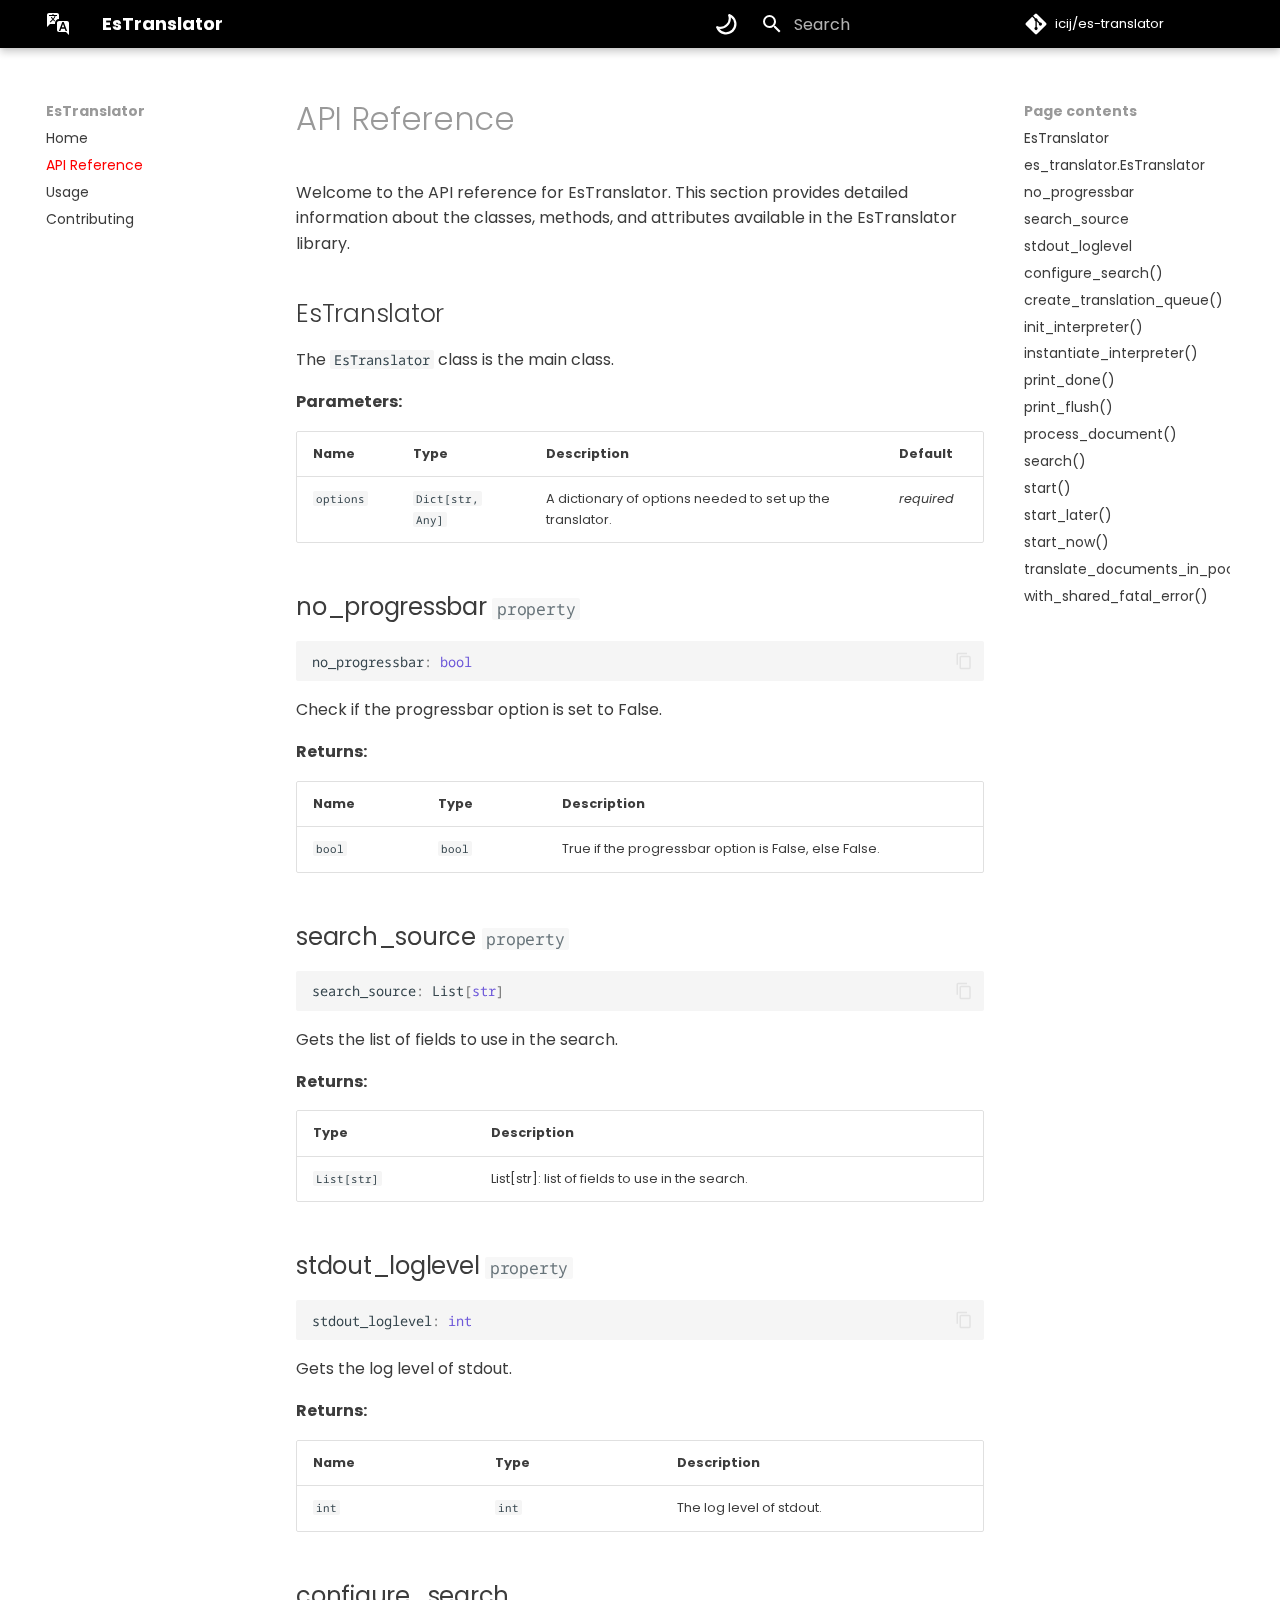
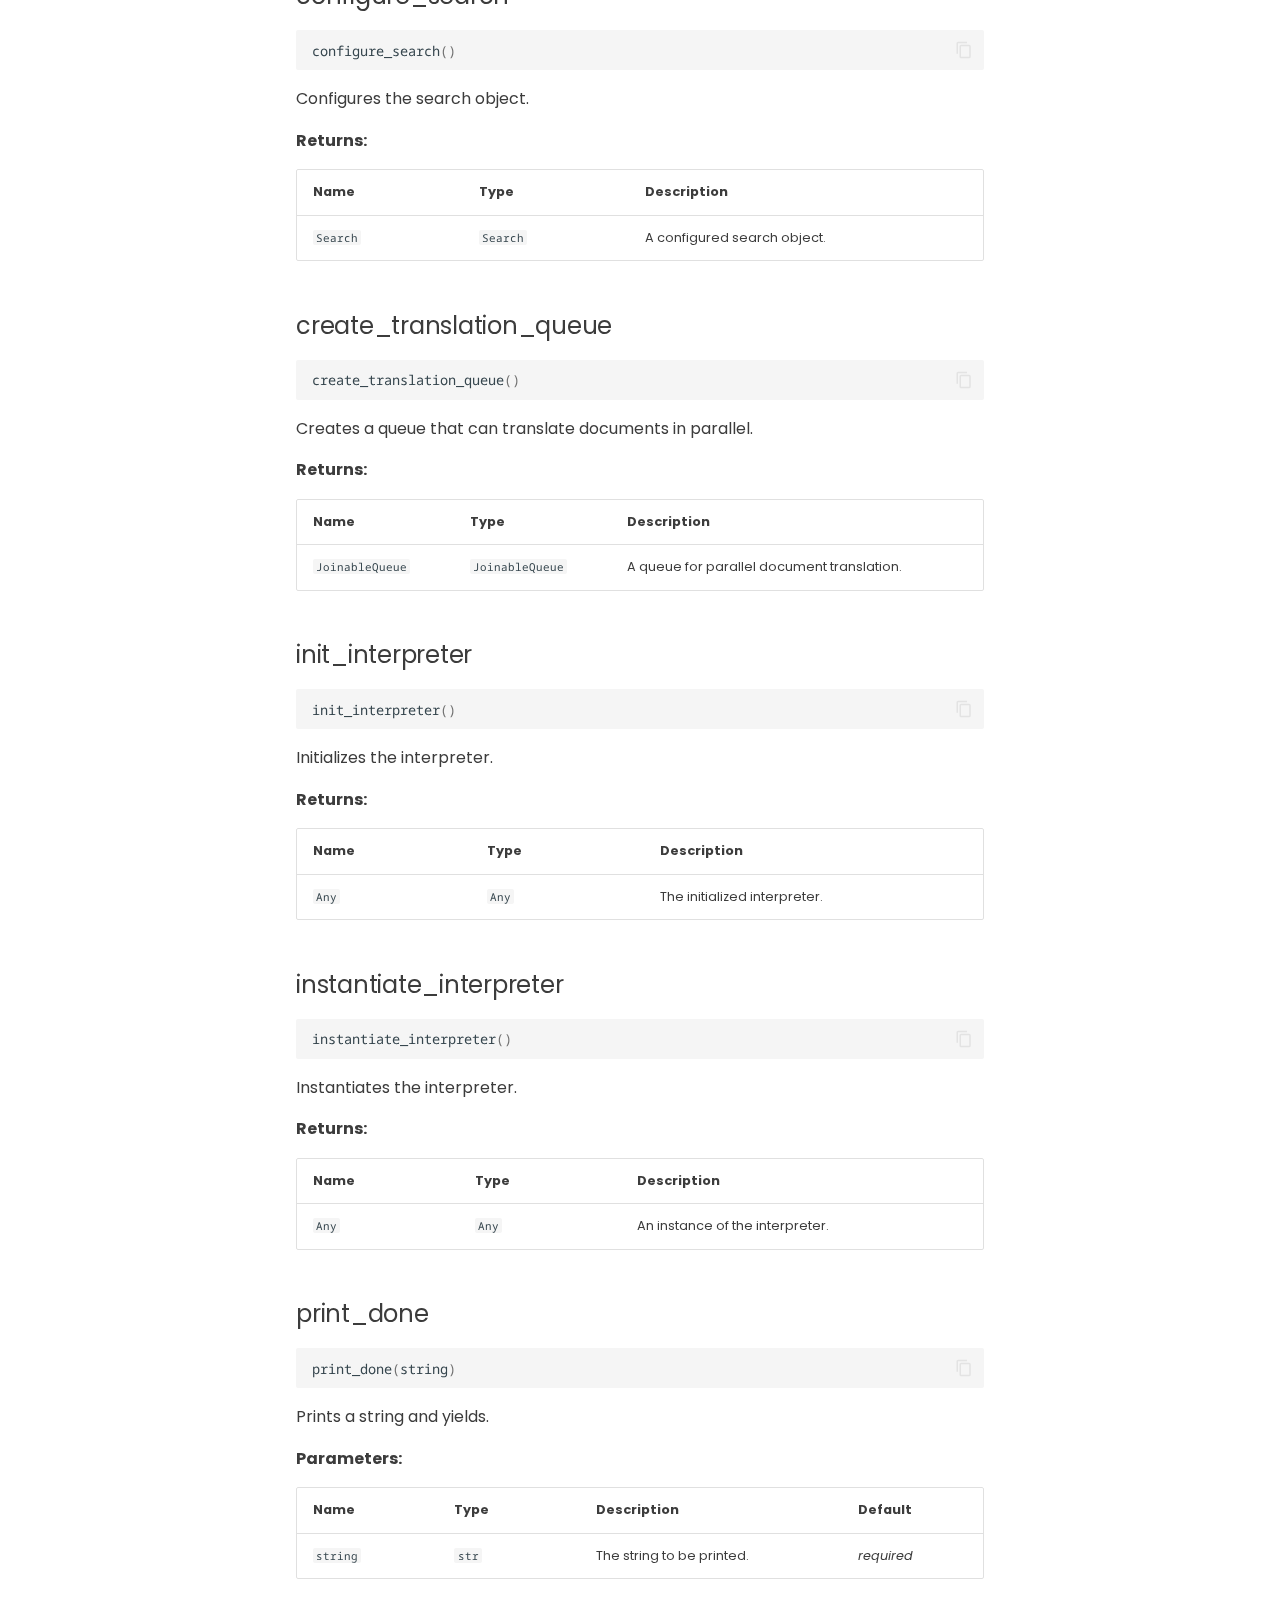
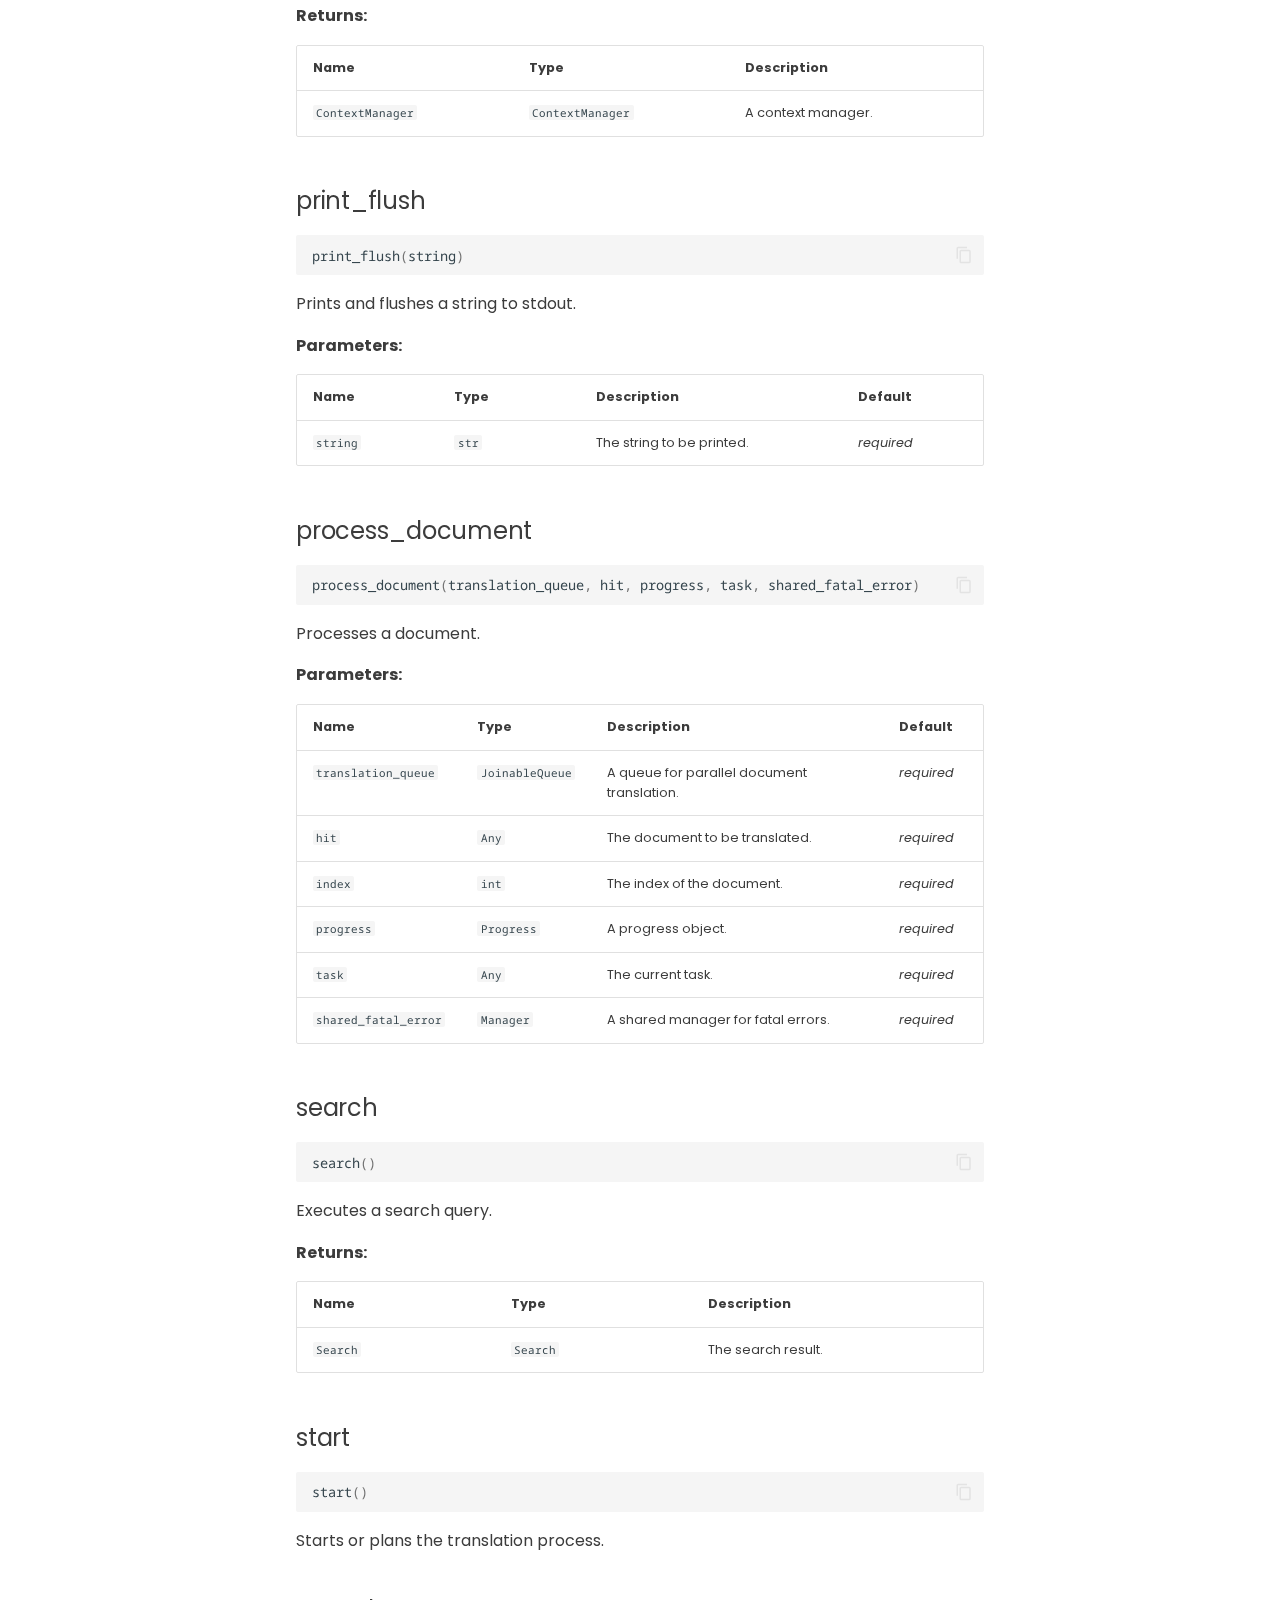
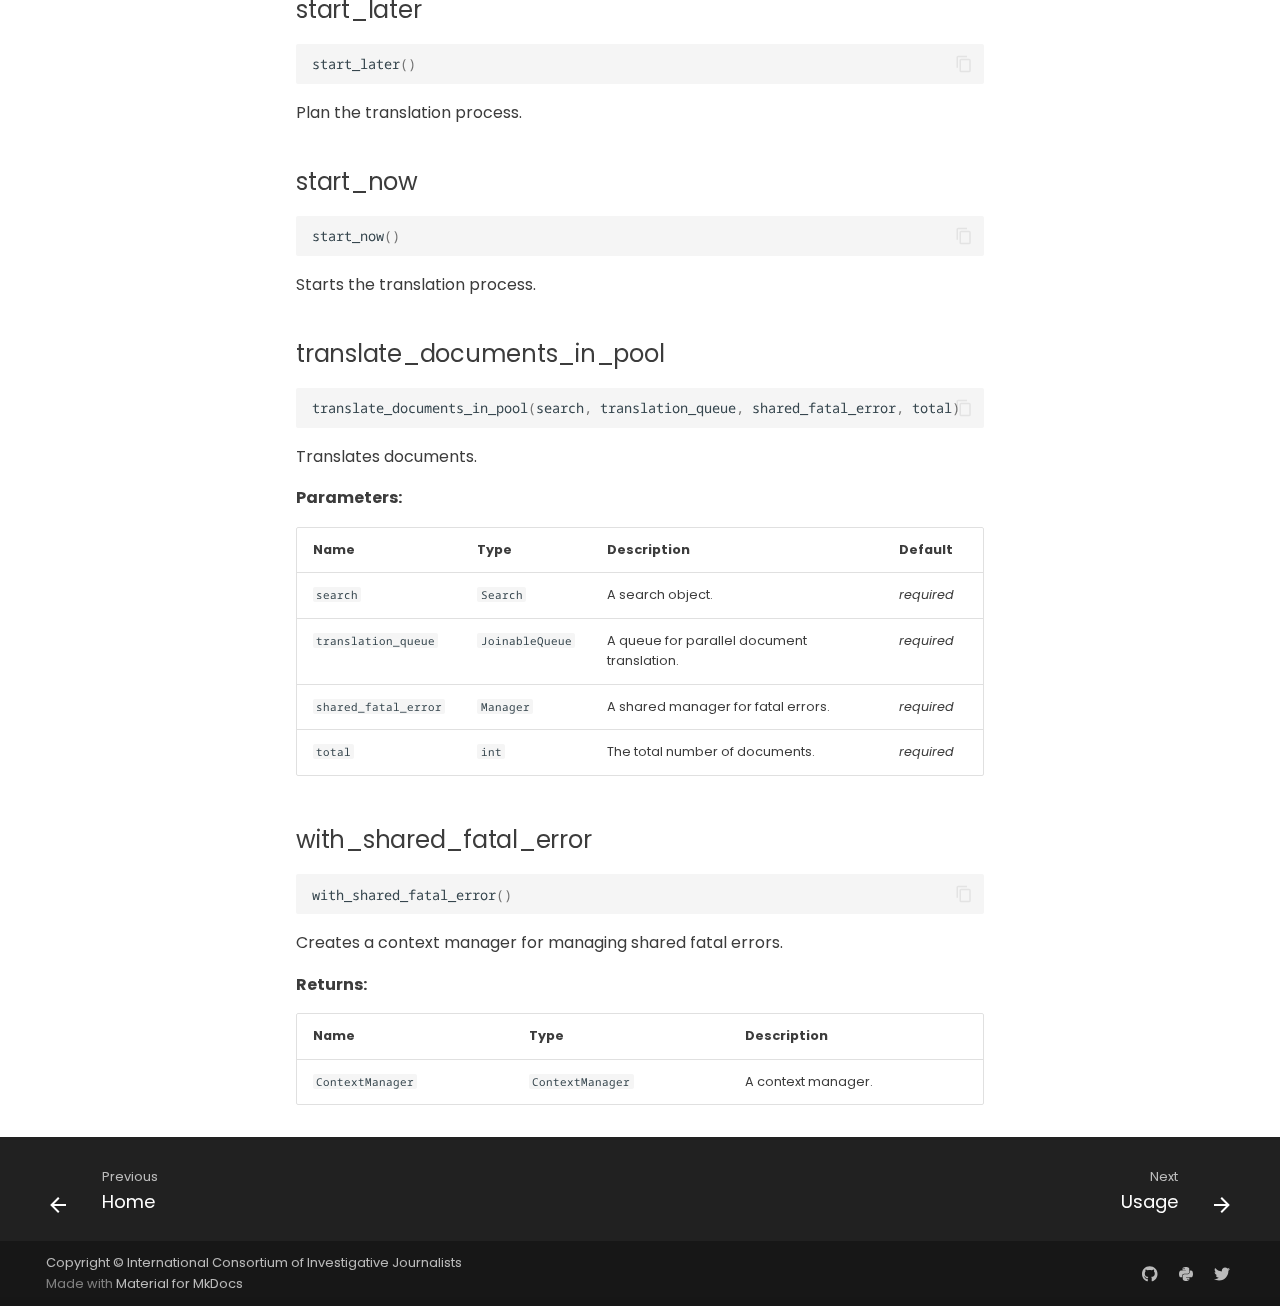
==== api/index.html @ 45d52f70 "Deployed 15269f0 with MkDocs version: 1.4.3" ====
<!doctype html><html lang=en class=no-js> <head><meta charset=utf-8><meta name=viewport content="width=device-width,initial-scale=1"><meta name=description content="A lazy yet bulletproof machine translation tool for Elastichsearch."><link rel=prev href=..><link href=../usage/ rel=next><link rel=icon href=..><meta name=generator content="mkdocs-1.4.3, mkdocs-material-9.1.16"><title>API Reference - EsTranslator</title><link rel=stylesheet href=../assets/stylesheets/main.26e3688c.min.css><link rel=stylesheet href=../assets/stylesheets/palette.ecc896b0.min.css><link rel=preconnect href=https://fonts.gstatic.com crossorigin><link rel=stylesheet href="https://fonts.googleapis.com/css?family=Poppins:300,300i,400,400i,700,700i%7CNoto+Sans+Mono:400,400i,700,700i&display=fallback"><style>:root{--md-text-font:"Poppins";--md-code-font:"Noto Sans Mono"}</style><link rel=stylesheet href=../assets/_mkdocstrings.css><link rel=stylesheet href=../stylesheets/extra.css><script>__md_scope=new URL("..",location),__md_hash=e=>[...e].reduce((e,_)=>(e<<5)-e+_.charCodeAt(0),0),__md_get=(e,_=localStorage,t=__md_scope)=>JSON.parse(_.getItem(t.pathname+"."+e)),__md_set=(e,_,t=localStorage,a=__md_scope)=>{try{t.setItem(a.pathname+"."+e,JSON.stringify(_))}catch(e){}}</script><meta property=og:type content=website><meta property=og:title content="API Reference - EsTranslator"><meta property=og:description content="A lazy yet bulletproof machine translation tool for Elastichsearch."><meta property=og:image content=./assets/images/social/api.png><meta property=og:image:type content=image/png><meta property=og:image:width content=1200><meta property=og:image:height content=630><meta property=og:url content=None><meta name=twitter:card content=summary_large_image><meta name=twitter:title content="API Reference - EsTranslator"><meta name=twitter:description content="A lazy yet bulletproof machine translation tool for Elastichsearch."><meta name=twitter:image content=./assets/images/social/api.png></head> <body dir=ltr data-md-color-scheme=icij-light data-md-color-primary=indigo data-md-color-accent=indigo> <script>var palette=__md_get("__palette");if(palette&&"object"==typeof palette.color)for(var key of Object.keys(palette.color))document.body.setAttribute("data-md-color-"+key,palette.color[key])</script> <input class=md-toggle data-md-toggle=drawer type=checkbox id=__drawer autocomplete=off> <input class=md-toggle data-md-toggle=search type=checkbox id=__search autocomplete=off> <label class=md-overlay for=__drawer></label> <div data-md-component=skip> <a href=#api-reference class=md-skip> Skip to content </a> </div> <div data-md-component=announce> </div> <header class="md-header md-header--shadow" data-md-component=header> <nav class="md-header__inner md-grid" aria-label=Header> <a href=.. title=EsTranslator class="md-header__button md-logo" aria-label=EsTranslator data-md-component=logo> <svg xmlns=http://www.w3.org/2000/svg viewbox="0 0 24 24"><path d="M11 1H3c-1.1 0-2 .9-2 2v12l3-3h5v-1c0-2.2 1.79-4 4-4V3c0-1.1-.9-2-2-2m0 3H9.5c-.34 1.19-.96 2.3-1.82 3.26l-.02.02 1.26 1.25-.37 1.01L7 8l-2.5 2.5-.69-.73 2.53-2.49A8.58 8.58 0 0 1 4.86 5h.99c.31.6.69 1.17 1.15 1.68A7.69 7.69 0 0 0 8.57 4H3V3h3.5V2h1v1H11v1m10 5h-8c-1.1 0-2 .9-2 2v7c0 1.1.9 2 2 2h7l3 3V11c0-1.1-.9-2-2-2m-1.37 10-.85-2.25h-3.56L14.38 19h-1.5l3.37-9h1.5l3.38 9h-1.5M17 12l1.22 3.25h-2.43L17 12Z"/></svg> </a> <label class="md-header__button md-icon" for=__drawer> <svg xmlns=http://www.w3.org/2000/svg viewbox="0 0 24 24"><path d="M3 6h18v2H3V6m0 5h18v2H3v-2m0 5h18v2H3v-2Z"/></svg> </label> <div class=md-header__title data-md-component=header-title> <div class=md-header__ellipsis> <div class=md-header__topic> <span class=md-ellipsis> EsTranslator </span> </div> <div class=md-header__topic data-md-component=header-topic> <span class=md-ellipsis> API Reference </span> </div> </div> </div> <form class=md-header__option data-md-component=palette> <input class=md-option data-md-color-media="(prefers-color-scheme: light)" data-md-color-scheme=icij-light data-md-color-primary=indigo data-md-color-accent=indigo aria-label="Switch to dark theme" type=radio name=__palette id=__palette_1> <label class="md-header__button md-icon" title="Switch to dark theme" for=__palette_2 hidden> <svg xmlns=http://www.w3.org/2000/svg viewbox="0 0 16 16"><path d="M9.598 1.591a.749.749 0 0 1 .785-.175 7.001 7.001 0 1 1-8.967 8.967.75.75 0 0 1 .961-.96 5.5 5.5 0 0 0 7.046-7.046.75.75 0 0 1 .175-.786Zm1.616 1.945a7 7 0 0 1-7.678 7.678 5.499 5.499 0 1 0 7.678-7.678Z"/></svg> </label> <input class=md-option data-md-color-media="(prefers-color-scheme: dark)" data-md-color-scheme=icij-dark data-md-color-primary=indigo data-md-color-accent=indigo aria-label="Switch to light theme" type=radio name=__palette id=__palette_2> <label class="md-header__button md-icon" title="Switch to light theme" for=__palette_1 hidden> <svg xmlns=http://www.w3.org/2000/svg viewbox="0 0 16 16"><path d="M8 12a4 4 0 1 1 0-8 4 4 0 0 1 0 8Zm0-1.5a2.5 2.5 0 1 0 0-5 2.5 2.5 0 0 0 0 5Zm5.657-8.157a.75.75 0 0 1 0 1.061l-1.061 1.06a.749.749 0 0 1-1.275-.326.749.749 0 0 1 .215-.734l1.06-1.06a.75.75 0 0 1 1.06 0Zm-9.193 9.193a.75.75 0 0 1 0 1.06l-1.06 1.061a.75.75 0 1 1-1.061-1.06l1.06-1.061a.75.75 0 0 1 1.061 0ZM8 0a.75.75 0 0 1 .75.75v1.5a.75.75 0 0 1-1.5 0V.75A.75.75 0 0 1 8 0ZM3 8a.75.75 0 0 1-.75.75H.75a.75.75 0 0 1 0-1.5h1.5A.75.75 0 0 1 3 8Zm13 0a.75.75 0 0 1-.75.75h-1.5a.75.75 0 0 1 0-1.5h1.5A.75.75 0 0 1 16 8Zm-8 5a.75.75 0 0 1 .75.75v1.5a.75.75 0 0 1-1.5 0v-1.5A.75.75 0 0 1 8 13Zm3.536-1.464a.75.75 0 0 1 1.06 0l1.061 1.06a.75.75 0 0 1-1.06 1.061l-1.061-1.06a.75.75 0 0 1 0-1.061ZM2.343 2.343a.75.75 0 0 1 1.061 0l1.06 1.061a.751.751 0 0 1-.018 1.042.751.751 0 0 1-1.042.018l-1.06-1.06a.75.75 0 0 1 0-1.06Z"/></svg> </label> </form> <label class="md-header__button md-icon" for=__search> <svg xmlns=http://www.w3.org/2000/svg viewbox="0 0 24 24"><path d="M9.5 3A6.5 6.5 0 0 1 16 9.5c0 1.61-.59 3.09-1.56 4.23l.27.27h.79l5 5-1.5 1.5-5-5v-.79l-.27-.27A6.516 6.516 0 0 1 9.5 16 6.5 6.5 0 0 1 3 9.5 6.5 6.5 0 0 1 9.5 3m0 2C7 5 5 7 5 9.5S7 14 9.5 14 14 12 14 9.5 12 5 9.5 5Z"/></svg> </label> <div class=md-search data-md-component=search role=dialog> <label class=md-search__overlay for=__search></label> <div class=md-search__inner role=search> <form class=md-search__form name=search> <input type=text class=md-search__input name=query aria-label=Search placeholder=Search autocapitalize=off autocorrect=off autocomplete=off spellcheck=false data-md-component=search-query required> <label class="md-search__icon md-icon" for=__search> <svg xmlns=http://www.w3.org/2000/svg viewbox="0 0 24 24"><path d="M9.5 3A6.5 6.5 0 0 1 16 9.5c0 1.61-.59 3.09-1.56 4.23l.27.27h.79l5 5-1.5 1.5-5-5v-.79l-.27-.27A6.516 6.516 0 0 1 9.5 16 6.5 6.5 0 0 1 3 9.5 6.5 6.5 0 0 1 9.5 3m0 2C7 5 5 7 5 9.5S7 14 9.5 14 14 12 14 9.5 12 5 9.5 5Z"/></svg> <svg xmlns=http://www.w3.org/2000/svg viewbox="0 0 24 24"><path d="M20 11v2H8l5.5 5.5-1.42 1.42L4.16 12l7.92-7.92L13.5 5.5 8 11h12Z"/></svg> </label> <nav class=md-search__options aria-label=Search> <a href=javascript:void(0) class="md-search__icon md-icon" title=Share aria-label=Share data-clipboard data-clipboard-text data-md-component=search-share tabindex=-1> <svg xmlns=http://www.w3.org/2000/svg viewbox="0 0 24 24"><path d="M18 16.08c-.76 0-1.44.3-1.96.77L8.91 12.7c.05-.23.09-.46.09-.7 0-.24-.04-.47-.09-.7l7.05-4.11c.54.5 1.25.81 2.04.81a3 3 0 0 0 3-3 3 3 0 0 0-3-3 3 3 0 0 0-3 3c0 .24.04.47.09.7L8.04 9.81C7.5 9.31 6.79 9 6 9a3 3 0 0 0-3 3 3 3 0 0 0 3 3c.79 0 1.5-.31 2.04-.81l7.12 4.15c-.05.21-.08.43-.08.66 0 1.61 1.31 2.91 2.92 2.91 1.61 0 2.92-1.3 2.92-2.91A2.92 2.92 0 0 0 18 16.08Z"/></svg> </a> <button type=reset class="md-search__icon md-icon" title=Clear aria-label=Clear tabindex=-1> <svg xmlns=http://www.w3.org/2000/svg viewbox="0 0 24 24"><path d="M19 6.41 17.59 5 12 10.59 6.41 5 5 6.41 10.59 12 5 17.59 6.41 19 12 13.41 17.59 19 19 17.59 13.41 12 19 6.41Z"/></svg> </button> </nav> <div class=md-search__suggest data-md-component=search-suggest></div> </form> <div class=md-search__output> <div class=md-search__scrollwrap data-md-scrollfix> <div class=md-search-result data-md-component=search-result> <div class=md-search-result__meta> Initializing search </div> <ol class=md-search-result__list role=presentation></ol> </div> </div> </div> </div> </div> <div class=md-header__source> <a href=https://github.com/icij/es-translator title="Go to repository" class=md-source data-md-component=source> <div class="md-source__icon md-icon"> <svg xmlns=http://www.w3.org/2000/svg viewbox="0 0 448 512"><!-- Font Awesome Free 6.4.0 by @fontawesome - https://fontawesome.com License - https://fontawesome.com/license/free (Icons: CC BY 4.0, Fonts: SIL OFL 1.1, Code: MIT License) Copyright 2023 Fonticons, Inc.--><path d="M439.55 236.05 244 40.45a28.87 28.87 0 0 0-40.81 0l-40.66 40.63 51.52 51.52c27.06-9.14 52.68 16.77 43.39 43.68l49.66 49.66c34.23-11.8 61.18 31 35.47 56.69-26.49 26.49-70.21-2.87-56-37.34L240.22 199v121.85c25.3 12.54 22.26 41.85 9.08 55a34.34 34.34 0 0 1-48.55 0c-17.57-17.6-11.07-46.91 11.25-56v-123c-20.8-8.51-24.6-30.74-18.64-45L142.57 101 8.45 235.14a28.86 28.86 0 0 0 0 40.81l195.61 195.6a28.86 28.86 0 0 0 40.8 0l194.69-194.69a28.86 28.86 0 0 0 0-40.81z"/></svg> </div> <div class=md-source__repository> icij/es-translator </div> </a> </div> </nav> </header> <div class=md-container data-md-component=container> <main class=md-main data-md-component=main> <div class="md-main__inner md-grid"> <div class="md-sidebar md-sidebar--primary" data-md-component=sidebar data-md-type=navigation> <div class=md-sidebar__scrollwrap> <div class=md-sidebar__inner> <nav class="md-nav md-nav--primary" aria-label=Navigation data-md-level=0> <label class=md-nav__title for=__drawer> <a href=.. title=EsTranslator class="md-nav__button md-logo" aria-label=EsTranslator data-md-component=logo> <svg xmlns=http://www.w3.org/2000/svg viewbox="0 0 24 24"><path d="M11 1H3c-1.1 0-2 .9-2 2v12l3-3h5v-1c0-2.2 1.79-4 4-4V3c0-1.1-.9-2-2-2m0 3H9.5c-.34 1.19-.96 2.3-1.82 3.26l-.02.02 1.26 1.25-.37 1.01L7 8l-2.5 2.5-.69-.73 2.53-2.49A8.58 8.58 0 0 1 4.86 5h.99c.31.6.69 1.17 1.15 1.68A7.69 7.69 0 0 0 8.57 4H3V3h3.5V2h1v1H11v1m10 5h-8c-1.1 0-2 .9-2 2v7c0 1.1.9 2 2 2h7l3 3V11c0-1.1-.9-2-2-2m-1.37 10-.85-2.25h-3.56L14.38 19h-1.5l3.37-9h1.5l3.38 9h-1.5M17 12l1.22 3.25h-2.43L17 12Z"/></svg> </a> EsTranslator </label> <div class=md-nav__source> <a href=https://github.com/icij/es-translator title="Go to repository" class=md-source data-md-component=source> <div class="md-source__icon md-icon"> <svg xmlns=http://www.w3.org/2000/svg viewbox="0 0 448 512"><!-- Font Awesome Free 6.4.0 by @fontawesome - https://fontawesome.com License - https://fontawesome.com/license/free (Icons: CC BY 4.0, Fonts: SIL OFL 1.1, Code: MIT License) Copyright 2023 Fonticons, Inc.--><path d="M439.55 236.05 244 40.45a28.87 28.87 0 0 0-40.81 0l-40.66 40.63 51.52 51.52c27.06-9.14 52.68 16.77 43.39 43.68l49.66 49.66c34.23-11.8 61.18 31 35.47 56.69-26.49 26.49-70.21-2.87-56-37.34L240.22 199v121.85c25.3 12.54 22.26 41.85 9.08 55a34.34 34.34 0 0 1-48.55 0c-17.57-17.6-11.07-46.91 11.25-56v-123c-20.8-8.51-24.6-30.74-18.64-45L142.57 101 8.45 235.14a28.86 28.86 0 0 0 0 40.81l195.61 195.6a28.86 28.86 0 0 0 40.8 0l194.69-194.69a28.86 28.86 0 0 0 0-40.81z"/></svg> </div> <div class=md-source__repository> icij/es-translator </div> </a> </div> <ul class=md-nav__list data-md-scrollfix> <li class=md-nav__item> <a href=.. class=md-nav__link> Home </a> </li> <li class="md-nav__item md-nav__item--active"> <input class="md-nav__toggle md-toggle" type=checkbox id=__toc> <label class="md-nav__link md-nav__link--active" for=__toc> API Reference <span class="md-nav__icon md-icon"></span> </label> <a href=./ class="md-nav__link md-nav__link--active"> API Reference </a> <nav class="md-nav md-nav--secondary" aria-label="Page contents"> <label class=md-nav__title for=__toc> <span class="md-nav__icon md-icon"></span> Page contents </label> <ul class=md-nav__list data-md-component=toc data-md-scrollfix> <li class=md-nav__item> <a href=#estranslator class=md-nav__link> EsTranslator </a> </li> <li class=md-nav__item> <a href=#es_translator.EsTranslator class=md-nav__link> es_translator.EsTranslator </a> </li> <li class=md-nav__item> <a href=#es_translator.es_translator.EsTranslator.no_progressbar class=md-nav__link> no_progressbar </a> </li> <li class=md-nav__item> <a href=#es_translator.es_translator.EsTranslator.search_source class=md-nav__link> search_source </a> </li> <li class=md-nav__item> <a href=#es_translator.es_translator.EsTranslator.stdout_loglevel class=md-nav__link> stdout_loglevel </a> </li> <li class=md-nav__item> <a href=#es_translator.es_translator.EsTranslator.configure_search class=md-nav__link> configure_search() </a> </li> <li class=md-nav__item> <a href=#es_translator.es_translator.EsTranslator.create_translation_queue class=md-nav__link> create_translation_queue() </a> </li> <li class=md-nav__item> <a href=#es_translator.es_translator.EsTranslator.init_interpreter class=md-nav__link> init_interpreter() </a> </li> <li class=md-nav__item> <a href=#es_translator.es_translator.EsTranslator.instantiate_interpreter class=md-nav__link> instantiate_interpreter() </a> </li> <li class=md-nav__item> <a href=#es_translator.es_translator.EsTranslator.print_done class=md-nav__link> print_done() </a> </li> <li class=md-nav__item> <a href=#es_translator.es_translator.EsTranslator.print_flush class=md-nav__link> print_flush() </a> </li> <li class=md-nav__item> <a href=#es_translator.es_translator.EsTranslator.process_document class=md-nav__link> process_document() </a> </li> <li class=md-nav__item> <a href=#es_translator.es_translator.EsTranslator.search class=md-nav__link> search() </a> </li> <li class=md-nav__item> <a href=#es_translator.es_translator.EsTranslator.start class=md-nav__link> start() </a> </li> <li class=md-nav__item> <a href=#es_translator.es_translator.EsTranslator.start_later class=md-nav__link> start_later() </a> </li> <li class=md-nav__item> <a href=#es_translator.es_translator.EsTranslator.start_now class=md-nav__link> start_now() </a> </li> <li class=md-nav__item> <a href=#es_translator.es_translator.EsTranslator.translate_documents_in_pool class=md-nav__link> translate_documents_in_pool() </a> </li> <li class=md-nav__item> <a href=#es_translator.es_translator.EsTranslator.with_shared_fatal_error class=md-nav__link> with_shared_fatal_error() </a> </li> </ul> </nav> </li> <li class=md-nav__item> <a href=../usage/ class=md-nav__link> Usage </a> </li> <li class=md-nav__item> <a href=../contributing/ class=md-nav__link> Contributing </a> </li> </ul> </nav> </div> </div> </div> <div class="md-sidebar md-sidebar--secondary" data-md-component=sidebar data-md-type=toc> <div class=md-sidebar__scrollwrap> <div class=md-sidebar__inner> <nav class="md-nav md-nav--secondary" aria-label="Page contents"> <label class=md-nav__title for=__toc> <span class="md-nav__icon md-icon"></span> Page contents </label> <ul class=md-nav__list data-md-component=toc data-md-scrollfix> <li class=md-nav__item> <a href=#estranslator class=md-nav__link> EsTranslator </a> </li> <li class=md-nav__item> <a href=#es_translator.EsTranslator class=md-nav__link> es_translator.EsTranslator </a> </li> <li class=md-nav__item> <a href=#es_translator.es_translator.EsTranslator.no_progressbar class=md-nav__link> no_progressbar </a> </li> <li class=md-nav__item> <a href=#es_translator.es_translator.EsTranslator.search_source class=md-nav__link> search_source </a> </li> <li class=md-nav__item> <a href=#es_translator.es_translator.EsTranslator.stdout_loglevel class=md-nav__link> stdout_loglevel </a> </li> <li class=md-nav__item> <a href=#es_translator.es_translator.EsTranslator.configure_search class=md-nav__link> configure_search() </a> </li> <li class=md-nav__item> <a href=#es_translator.es_translator.EsTranslator.create_translation_queue class=md-nav__link> create_translation_queue() </a> </li> <li class=md-nav__item> <a href=#es_translator.es_translator.EsTranslator.init_interpreter class=md-nav__link> init_interpreter() </a> </li> <li class=md-nav__item> <a href=#es_translator.es_translator.EsTranslator.instantiate_interpreter class=md-nav__link> instantiate_interpreter() </a> </li> <li class=md-nav__item> <a href=#es_translator.es_translator.EsTranslator.print_done class=md-nav__link> print_done() </a> </li> <li class=md-nav__item> <a href=#es_translator.es_translator.EsTranslator.print_flush class=md-nav__link> print_flush() </a> </li> <li class=md-nav__item> <a href=#es_translator.es_translator.EsTranslator.process_document class=md-nav__link> process_document() </a> </li> <li class=md-nav__item> <a href=#es_translator.es_translator.EsTranslator.search class=md-nav__link> search() </a> </li> <li class=md-nav__item> <a href=#es_translator.es_translator.EsTranslator.start class=md-nav__link> start() </a> </li> <li class=md-nav__item> <a href=#es_translator.es_translator.EsTranslator.start_later class=md-nav__link> start_later() </a> </li> <li class=md-nav__item> <a href=#es_translator.es_translator.EsTranslator.start_now class=md-nav__link> start_now() </a> </li> <li class=md-nav__item> <a href=#es_translator.es_translator.EsTranslator.translate_documents_in_pool class=md-nav__link> translate_documents_in_pool() </a> </li> <li class=md-nav__item> <a href=#es_translator.es_translator.EsTranslator.with_shared_fatal_error class=md-nav__link> with_shared_fatal_error() </a> </li> </ul> </nav> </div> </div> </div> <div class=md-content data-md-component=content> <article class="md-content__inner md-typeset"> <h1 id=api-reference>API Reference<a class=headerlink href=#api-reference title="Permanent link">&para;</a></h1> <p>Welcome to the API reference for EsTranslator. This section provides detailed information about the classes, methods, and attributes available in the EsTranslator library.</p> <h2 id=estranslator>EsTranslator<a class=headerlink href=#estranslator title="Permanent link">&para;</a></h2> <p>The <code>EsTranslator</code> class is the main class.</p> <div class="doc doc-object doc-class"> <a id=es_translator.EsTranslator></a> <div class="doc doc-contents first"> <p><strong>Parameters:</strong></p> <table> <thead> <tr> <th>Name</th> <th>Type</th> <th>Description</th> <th>Default</th> </tr> </thead> <tbody> <tr> <td><code>options</code></td> <td> <code><span title="typing.Dict">Dict</span>[str, <span title="typing.Any">Any</span>]</code> </td> <td> <div class=doc-md-description> <p>A dictionary of options needed to set up the translator.</p> </div> </td> <td> <em>required</em> </td> </tr> </tbody> </table> <div class="doc doc-children"> <div class="doc doc-object doc-attribute"> <h2 id=es_translator.es_translator.EsTranslator.no_progressbar class="doc doc-heading"> <span class="doc doc-object-name doc-attribute-name">no_progressbar</span> <span class="doc doc-labels"> <small class="doc doc-label doc-label-property"><code>property</code></small> </span> <a href=#es_translator.es_translator.EsTranslator.no_progressbar class=headerlink title="Permanent link">&para;</a></h2> <div class=highlight><pre><span></span><code><span class=n>no_progressbar</span><span class=p>:</span> <span class=nb>bool</span>
</code></pre></div> <div class="doc doc-contents "> <p>Check if the progressbar option is set to False.</p> <p><strong>Returns:</strong></p> <table> <thead> <tr> <th>Name</th> <th>Type</th> <th>Description</th> </tr> </thead> <tbody> <tr> <td><code>bool</code></td> <td> <code>bool</code> </td> <td> <div class=doc-md-description> <p>True if the progressbar option is False, else False.</p> </div> </td> </tr> </tbody> </table> </div> </div> <div class="doc doc-object doc-attribute"> <h2 id=es_translator.es_translator.EsTranslator.search_source class="doc doc-heading"> <span class="doc doc-object-name doc-attribute-name">search_source</span> <span class="doc doc-labels"> <small class="doc doc-label doc-label-property"><code>property</code></small> </span> <a href=#es_translator.es_translator.EsTranslator.search_source class=headerlink title="Permanent link">&para;</a></h2> <div class=highlight><pre><span></span><code><span class=n>search_source</span><span class=p>:</span> <span class=n>List</span><span class=p>[</span><span class=nb>str</span><span class=p>]</span>
</code></pre></div> <div class="doc doc-contents "> <p>Gets the list of fields to use in the search.</p> <p><strong>Returns:</strong></p> <table> <thead> <tr> <th>Type</th> <th>Description</th> </tr> </thead> <tbody> <tr> <td> <code><span title="typing.List">List</span>[str]</code> </td> <td> <div class=doc-md-description> <p>List[str]: list of fields to use in the search.</p> </div> </td> </tr> </tbody> </table> </div> </div> <div class="doc doc-object doc-attribute"> <h2 id=es_translator.es_translator.EsTranslator.stdout_loglevel class="doc doc-heading"> <span class="doc doc-object-name doc-attribute-name">stdout_loglevel</span> <span class="doc doc-labels"> <small class="doc doc-label doc-label-property"><code>property</code></small> </span> <a href=#es_translator.es_translator.EsTranslator.stdout_loglevel class=headerlink title="Permanent link">&para;</a></h2> <div class=highlight><pre><span></span><code><span class=n>stdout_loglevel</span><span class=p>:</span> <span class=nb>int</span>
</code></pre></div> <div class="doc doc-contents "> <p>Gets the log level of stdout.</p> <p><strong>Returns:</strong></p> <table> <thead> <tr> <th>Name</th> <th>Type</th> <th>Description</th> </tr> </thead> <tbody> <tr> <td><code>int</code></td> <td> <code>int</code> </td> <td> <div class=doc-md-description> <p>The log level of stdout.</p> </div> </td> </tr> </tbody> </table> </div> </div> <div class="doc doc-object doc-function"> <h2 id=es_translator.es_translator.EsTranslator.configure_search class="doc doc-heading"> <span class="doc doc-object-name doc-function-name">configure_search</span> <a href=#es_translator.es_translator.EsTranslator.configure_search class=headerlink title="Permanent link">&para;</a></h2> <div class=highlight><pre><span></span><code><span class=n>configure_search</span><span class=p>()</span>
</code></pre></div> <div class="doc doc-contents "> <p>Configures the search object.</p> <p><strong>Returns:</strong></p> <table> <thead> <tr> <th>Name</th> <th>Type</th> <th>Description</th> </tr> </thead> <tbody> <tr> <td><code>Search</code></td> <td> <code><span title="elasticsearch_dsl.Search">Search</span></code> </td> <td> <div class=doc-md-description> <p>A configured search object.</p> </div> </td> </tr> </tbody> </table> </div> </div> <div class="doc doc-object doc-function"> <h2 id=es_translator.es_translator.EsTranslator.create_translation_queue class="doc doc-heading"> <span class="doc doc-object-name doc-function-name">create_translation_queue</span> <a href=#es_translator.es_translator.EsTranslator.create_translation_queue class=headerlink title="Permanent link">&para;</a></h2> <div class=highlight><pre><span></span><code><span class=n>create_translation_queue</span><span class=p>()</span>
</code></pre></div> <div class="doc doc-contents "> <p>Creates a queue that can translate documents in parallel.</p> <p><strong>Returns:</strong></p> <table> <thead> <tr> <th>Name</th> <th>Type</th> <th>Description</th> </tr> </thead> <tbody> <tr> <td><code>JoinableQueue</code></td> <td> <code><span title="multiprocessing.JoinableQueue">JoinableQueue</span></code> </td> <td> <div class=doc-md-description> <p>A queue for parallel document translation.</p> </div> </td> </tr> </tbody> </table> </div> </div> <div class="doc doc-object doc-function"> <h2 id=es_translator.es_translator.EsTranslator.init_interpreter class="doc doc-heading"> <span class="doc doc-object-name doc-function-name">init_interpreter</span> <a href=#es_translator.es_translator.EsTranslator.init_interpreter class=headerlink title="Permanent link">&para;</a></h2> <div class=highlight><pre><span></span><code><span class=n>init_interpreter</span><span class=p>()</span>
</code></pre></div> <div class="doc doc-contents "> <p>Initializes the interpreter.</p> <p><strong>Returns:</strong></p> <table> <thead> <tr> <th>Name</th> <th>Type</th> <th>Description</th> </tr> </thead> <tbody> <tr> <td><code>Any</code></td> <td> <code><span title="typing.Any">Any</span></code> </td> <td> <div class=doc-md-description> <p>The initialized interpreter.</p> </div> </td> </tr> </tbody> </table> </div> </div> <div class="doc doc-object doc-function"> <h2 id=es_translator.es_translator.EsTranslator.instantiate_interpreter class="doc doc-heading"> <span class="doc doc-object-name doc-function-name">instantiate_interpreter</span> <a href=#es_translator.es_translator.EsTranslator.instantiate_interpreter class=headerlink title="Permanent link">&para;</a></h2> <div class=highlight><pre><span></span><code><span class=n>instantiate_interpreter</span><span class=p>()</span>
</code></pre></div> <div class="doc doc-contents "> <p>Instantiates the interpreter.</p> <p><strong>Returns:</strong></p> <table> <thead> <tr> <th>Name</th> <th>Type</th> <th>Description</th> </tr> </thead> <tbody> <tr> <td><code>Any</code></td> <td> <code><span title="typing.Any">Any</span></code> </td> <td> <div class=doc-md-description> <p>An instance of the interpreter.</p> </div> </td> </tr> </tbody> </table> </div> </div> <div class="doc doc-object doc-function"> <h2 id=es_translator.es_translator.EsTranslator.print_done class="doc doc-heading"> <span class="doc doc-object-name doc-function-name">print_done</span> <a href=#es_translator.es_translator.EsTranslator.print_done class=headerlink title="Permanent link">&para;</a></h2> <div class=highlight><pre><span></span><code><span class=n>print_done</span><span class=p>(</span><span class=n>string</span><span class=p>)</span>
</code></pre></div> <div class="doc doc-contents "> <p>Prints a string and yields.</p> <p><strong>Parameters:</strong></p> <table> <thead> <tr> <th>Name</th> <th>Type</th> <th>Description</th> <th>Default</th> </tr> </thead> <tbody> <tr> <td><code>string</code></td> <td> <code>str</code> </td> <td> <div class=doc-md-description> <p>The string to be printed.</p> </div> </td> <td> <em>required</em> </td> </tr> </tbody> </table> <p><strong>Returns:</strong></p> <table> <thead> <tr> <th>Name</th> <th>Type</th> <th>Description</th> </tr> </thead> <tbody> <tr> <td><code>ContextManager</code></td> <td> <code><span title="typing.ContextManager">ContextManager</span></code> </td> <td> <div class=doc-md-description> <p>A context manager.</p> </div> </td> </tr> </tbody> </table> </div> </div> <div class="doc doc-object doc-function"> <h2 id=es_translator.es_translator.EsTranslator.print_flush class="doc doc-heading"> <span class="doc doc-object-name doc-function-name">print_flush</span> <a href=#es_translator.es_translator.EsTranslator.print_flush class=headerlink title="Permanent link">&para;</a></h2> <div class=highlight><pre><span></span><code><span class=n>print_flush</span><span class=p>(</span><span class=n>string</span><span class=p>)</span>
</code></pre></div> <div class="doc doc-contents "> <p>Prints and flushes a string to stdout.</p> <p><strong>Parameters:</strong></p> <table> <thead> <tr> <th>Name</th> <th>Type</th> <th>Description</th> <th>Default</th> </tr> </thead> <tbody> <tr> <td><code>string</code></td> <td> <code>str</code> </td> <td> <div class=doc-md-description> <p>The string to be printed.</p> </div> </td> <td> <em>required</em> </td> </tr> </tbody> </table> </div> </div> <div class="doc doc-object doc-function"> <h2 id=es_translator.es_translator.EsTranslator.process_document class="doc doc-heading"> <span class="doc doc-object-name doc-function-name">process_document</span> <a href=#es_translator.es_translator.EsTranslator.process_document class=headerlink title="Permanent link">&para;</a></h2> <div class=highlight><pre><span></span><code><span class=n>process_document</span><span class=p>(</span><span class=n>translation_queue</span><span class=p>,</span> <span class=n>hit</span><span class=p>,</span> <span class=n>progress</span><span class=p>,</span> <span class=n>task</span><span class=p>,</span> <span class=n>shared_fatal_error</span><span class=p>)</span>
</code></pre></div> <div class="doc doc-contents "> <p>Processes a document.</p> <p><strong>Parameters:</strong></p> <table> <thead> <tr> <th>Name</th> <th>Type</th> <th>Description</th> <th>Default</th> </tr> </thead> <tbody> <tr> <td><code>translation_queue</code></td> <td> <code><span title="multiprocessing.JoinableQueue">JoinableQueue</span></code> </td> <td> <div class=doc-md-description> <p>A queue for parallel document translation.</p> </div> </td> <td> <em>required</em> </td> </tr> <tr> <td><code>hit</code></td> <td> <code><span title="typing.Any">Any</span></code> </td> <td> <div class=doc-md-description> <p>The document to be translated.</p> </div> </td> <td> <em>required</em> </td> </tr> <tr> <td><code>index</code></td> <td> <code>int</code> </td> <td> <div class=doc-md-description> <p>The index of the document.</p> </div> </td> <td> <em>required</em> </td> </tr> <tr> <td><code>progress</code></td> <td> <code><span title="rich.progress.Progress">Progress</span></code> </td> <td> <div class=doc-md-description> <p>A progress object.</p> </div> </td> <td> <em>required</em> </td> </tr> <tr> <td><code>task</code></td> <td> <code><span title="typing.Any">Any</span></code> </td> <td> <div class=doc-md-description> <p>The current task.</p> </div> </td> <td> <em>required</em> </td> </tr> <tr> <td><code>shared_fatal_error</code></td> <td> <code><span title="multiprocessing.Manager">Manager</span></code> </td> <td> <div class=doc-md-description> <p>A shared manager for fatal errors.</p> </div> </td> <td> <em>required</em> </td> </tr> </tbody> </table> </div> </div> <div class="doc doc-object doc-function"> <h2 id=es_translator.es_translator.EsTranslator.search class="doc doc-heading"> <span class="doc doc-object-name doc-function-name">search</span> <a href=#es_translator.es_translator.EsTranslator.search class=headerlink title="Permanent link">&para;</a></h2> <div class=highlight><pre><span></span><code><span class=n>search</span><span class=p>()</span>
</code></pre></div> <div class="doc doc-contents "> <p>Executes a search query.</p> <p><strong>Returns:</strong></p> <table> <thead> <tr> <th>Name</th> <th>Type</th> <th>Description</th> </tr> </thead> <tbody> <tr> <td><code>Search</code></td> <td> <code><span title="elasticsearch_dsl.Search">Search</span></code> </td> <td> <div class=doc-md-description> <p>The search result.</p> </div> </td> </tr> </tbody> </table> </div> </div> <div class="doc doc-object doc-function"> <h2 id=es_translator.es_translator.EsTranslator.start class="doc doc-heading"> <span class="doc doc-object-name doc-function-name">start</span> <a href=#es_translator.es_translator.EsTranslator.start class=headerlink title="Permanent link">&para;</a></h2> <div class=highlight><pre><span></span><code><span class=n>start</span><span class=p>()</span>
</code></pre></div> <div class="doc doc-contents "> <p>Starts or plans the translation process.</p> </div> </div> <div class="doc doc-object doc-function"> <h2 id=es_translator.es_translator.EsTranslator.start_later class="doc doc-heading"> <span class="doc doc-object-name doc-function-name">start_later</span> <a href=#es_translator.es_translator.EsTranslator.start_later class=headerlink title="Permanent link">&para;</a></h2> <div class=highlight><pre><span></span><code><span class=n>start_later</span><span class=p>()</span>
</code></pre></div> <div class="doc doc-contents "> <p>Plan the translation process.</p> </div> </div> <div class="doc doc-object doc-function"> <h2 id=es_translator.es_translator.EsTranslator.start_now class="doc doc-heading"> <span class="doc doc-object-name doc-function-name">start_now</span> <a href=#es_translator.es_translator.EsTranslator.start_now class=headerlink title="Permanent link">&para;</a></h2> <div class=highlight><pre><span></span><code><span class=n>start_now</span><span class=p>()</span>
</code></pre></div> <div class="doc doc-contents "> <p>Starts the translation process.</p> </div> </div> <div class="doc doc-object doc-function"> <h2 id=es_translator.es_translator.EsTranslator.translate_documents_in_pool class="doc doc-heading"> <span class="doc doc-object-name doc-function-name">translate_documents_in_pool</span> <a href=#es_translator.es_translator.EsTranslator.translate_documents_in_pool class=headerlink title="Permanent link">&para;</a></h2> <div class=highlight><pre><span></span><code><span class=n>translate_documents_in_pool</span><span class=p>(</span><span class=n>search</span><span class=p>,</span> <span class=n>translation_queue</span><span class=p>,</span> <span class=n>shared_fatal_error</span><span class=p>,</span> <span class=n>total</span><span class=p>)</span>
</code></pre></div> <div class="doc doc-contents "> <p>Translates documents.</p> <p><strong>Parameters:</strong></p> <table> <thead> <tr> <th>Name</th> <th>Type</th> <th>Description</th> <th>Default</th> </tr> </thead> <tbody> <tr> <td><code>search</code></td> <td> <code><span title="elasticsearch_dsl.Search">Search</span></code> </td> <td> <div class=doc-md-description> <p>A search object.</p> </div> </td> <td> <em>required</em> </td> </tr> <tr> <td><code>translation_queue</code></td> <td> <code><span title="multiprocessing.JoinableQueue">JoinableQueue</span></code> </td> <td> <div class=doc-md-description> <p>A queue for parallel document translation.</p> </div> </td> <td> <em>required</em> </td> </tr> <tr> <td><code>shared_fatal_error</code></td> <td> <code><span title="multiprocessing.Manager">Manager</span></code> </td> <td> <div class=doc-md-description> <p>A shared manager for fatal errors.</p> </div> </td> <td> <em>required</em> </td> </tr> <tr> <td><code>total</code></td> <td> <code>int</code> </td> <td> <div class=doc-md-description> <p>The total number of documents.</p> </div> </td> <td> <em>required</em> </td> </tr> </tbody> </table> </div> </div> <div class="doc doc-object doc-function"> <h2 id=es_translator.es_translator.EsTranslator.with_shared_fatal_error class="doc doc-heading"> <span class="doc doc-object-name doc-function-name">with_shared_fatal_error</span> <a href=#es_translator.es_translator.EsTranslator.with_shared_fatal_error class=headerlink title="Permanent link">&para;</a></h2> <div class=highlight><pre><span></span><code><span class=n>with_shared_fatal_error</span><span class=p>()</span>
</code></pre></div> <div class="doc doc-contents "> <p>Creates a context manager for managing shared fatal errors.</p> <p><strong>Returns:</strong></p> <table> <thead> <tr> <th>Name</th> <th>Type</th> <th>Description</th> </tr> </thead> <tbody> <tr> <td><code>ContextManager</code></td> <td> <code><span title="typing.ContextManager">ContextManager</span></code> </td> <td> <div class=doc-md-description> <p>A context manager.</p> </div> </td> </tr> </tbody> </table> </div> </div> </div> </div> </div> </article> </div> <script>var tabs=__md_get("__tabs");if(Array.isArray(tabs))e:for(var set of document.querySelectorAll(".tabbed-set")){var tab,labels=set.querySelector(".tabbed-labels");for(tab of tabs)for(var label of labels.getElementsByTagName("label"))if(label.innerText.trim()===tab){var input=document.getElementById(label.htmlFor);input.checked=!0;continue e}}</script> </div> <button type=button class="md-top md-icon" data-md-component=top hidden> <svg xmlns=http://www.w3.org/2000/svg viewbox="0 0 24 24"><path d="M13 20h-2V8l-5.5 5.5-1.42-1.42L12 4.16l7.92 7.92-1.42 1.42L13 8v12Z"/></svg> Back to top </button> </main> <footer class=md-footer> <nav class="md-footer__inner md-grid" aria-label=Footer> <a href=.. class="md-footer__link md-footer__link--prev" aria-label="Previous: Home" rel=prev> <div class="md-footer__button md-icon"> <svg xmlns=http://www.w3.org/2000/svg viewbox="0 0 24 24"><path d="M20 11v2H8l5.5 5.5-1.42 1.42L4.16 12l7.92-7.92L13.5 5.5 8 11h12Z"/></svg> </div> <div class=md-footer__title> <span class=md-footer__direction> Previous </span> <div class=md-ellipsis> Home </div> </div> </a> <a href=../usage/ class="md-footer__link md-footer__link--next" aria-label="Next: Usage" rel=next> <div class=md-footer__title> <span class=md-footer__direction> Next </span> <div class=md-ellipsis> Usage </div> </div> <div class="md-footer__button md-icon"> <svg xmlns=http://www.w3.org/2000/svg viewbox="0 0 24 24"><path d="M4 11v2h12l-5.5 5.5 1.42 1.42L19.84 12l-7.92-7.92L10.5 5.5 16 11H4Z"/></svg> </div> </a> </nav> <div class="md-footer-meta md-typeset"> <div class="md-footer-meta__inner md-grid"> <div class=md-copyright> <div class=md-copyright__highlight> Copyright &copy; International Consortium of Investigative Journalists </div> Made with <a href=https://squidfunk.github.io/mkdocs-material/ target=_blank rel=noopener> Material for MkDocs </a> </div> <div class=md-social> <a href=https://github.com/ICIJ/es-translator target=_blank rel=noopener title=github.com class=md-social__link> <svg xmlns=http://www.w3.org/2000/svg viewbox="0 0 496 512"><!-- Font Awesome Free 6.4.0 by @fontawesome - https://fontawesome.com License - https://fontawesome.com/license/free (Icons: CC BY 4.0, Fonts: SIL OFL 1.1, Code: MIT License) Copyright 2023 Fonticons, Inc.--><path d="M165.9 397.4c0 2-2.3 3.6-5.2 3.6-3.3.3-5.6-1.3-5.6-3.6 0-2 2.3-3.6 5.2-3.6 3-.3 5.6 1.3 5.6 3.6zm-31.1-4.5c-.7 2 1.3 4.3 4.3 4.9 2.6 1 5.6 0 6.2-2s-1.3-4.3-4.3-5.2c-2.6-.7-5.5.3-6.2 2.3zm44.2-1.7c-2.9.7-4.9 2.6-4.6 4.9.3 2 2.9 3.3 5.9 2.6 2.9-.7 4.9-2.6 4.6-4.6-.3-1.9-3-3.2-5.9-2.9zM244.8 8C106.1 8 0 113.3 0 252c0 110.9 69.8 205.8 169.5 239.2 12.8 2.3 17.3-5.6 17.3-12.1 0-6.2-.3-40.4-.3-61.4 0 0-70 15-84.7-29.8 0 0-11.4-29.1-27.8-36.6 0 0-22.9-15.7 1.6-15.4 0 0 24.9 2 38.6 25.8 21.9 38.6 58.6 27.5 72.9 20.9 2.3-16 8.8-27.1 16-33.7-55.9-6.2-112.3-14.3-112.3-110.5 0-27.5 7.6-41.3 23.6-58.9-2.6-6.5-11.1-33.3 2.6-67.9 20.9-6.5 69 27 69 27 20-5.6 41.5-8.5 62.8-8.5s42.8 2.9 62.8 8.5c0 0 48.1-33.6 69-27 13.7 34.7 5.2 61.4 2.6 67.9 16 17.7 25.8 31.5 25.8 58.9 0 96.5-58.9 104.2-114.8 110.5 9.2 7.9 17 22.9 17 46.4 0 33.7-.3 75.4-.3 83.6 0 6.5 4.6 14.4 17.3 12.1C428.2 457.8 496 362.9 496 252 496 113.3 383.5 8 244.8 8zM97.2 352.9c-1.3 1-1 3.3.7 5.2 1.6 1.6 3.9 2.3 5.2 1 1.3-1 1-3.3-.7-5.2-1.6-1.6-3.9-2.3-5.2-1zm-10.8-8.1c-.7 1.3.3 2.9 2.3 3.9 1.6 1 3.6.7 4.3-.7.7-1.3-.3-2.9-2.3-3.9-2-.6-3.6-.3-4.3.7zm32.4 35.6c-1.6 1.3-1 4.3 1.3 6.2 2.3 2.3 5.2 2.6 6.5 1 1.3-1.3.7-4.3-1.3-6.2-2.2-2.3-5.2-2.6-6.5-1zm-11.4-14.7c-1.6 1-1.6 3.6 0 5.9 1.6 2.3 4.3 3.3 5.6 2.3 1.6-1.3 1.6-3.9 0-6.2-1.4-2.3-4-3.3-5.6-2z"/></svg> </a> <a href=https://pypi.org/project/es-translator/ target=_blank rel=noopener title=pypi.org class=md-social__link> <svg xmlns=http://www.w3.org/2000/svg viewbox="0 0 448 512"><!-- Font Awesome Free 6.4.0 by @fontawesome - https://fontawesome.com License - https://fontawesome.com/license/free (Icons: CC BY 4.0, Fonts: SIL OFL 1.1, Code: MIT License) Copyright 2023 Fonticons, Inc.--><path d="M439.8 200.5c-7.7-30.9-22.3-54.2-53.4-54.2h-40.1v47.4c0 36.8-31.2 67.8-66.8 67.8H172.7c-29.2 0-53.4 25-53.4 54.3v101.8c0 29 25.2 46 53.4 54.3 33.8 9.9 66.3 11.7 106.8 0 26.9-7.8 53.4-23.5 53.4-54.3v-40.7H226.2v-13.6h160.2c31.1 0 42.6-21.7 53.4-54.2 11.2-33.5 10.7-65.7 0-108.6zM286.2 404c11.1 0 20.1 9.1 20.1 20.3 0 11.3-9 20.4-20.1 20.4-11 0-20.1-9.2-20.1-20.4.1-11.3 9.1-20.3 20.1-20.3zM167.8 248.1h106.8c29.7 0 53.4-24.5 53.4-54.3V91.9c0-29-24.4-50.7-53.4-55.6-35.8-5.9-74.7-5.6-106.8.1-45.2 8-53.4 24.7-53.4 55.6v40.7h106.9v13.6h-147c-31.1 0-58.3 18.7-66.8 54.2-9.8 40.7-10.2 66.1 0 108.6 7.6 31.6 25.7 54.2 56.8 54.2H101v-48.8c0-35.3 30.5-66.4 66.8-66.4zm-6.7-142.6c-11.1 0-20.1-9.1-20.1-20.3.1-11.3 9-20.4 20.1-20.4 11 0 20.1 9.2 20.1 20.4s-9 20.3-20.1 20.3z"/></svg> </a> <a href=https://twitter.com/ICIJorg target=_blank rel=noopener title=twitter.com class=md-social__link> <svg xmlns=http://www.w3.org/2000/svg viewbox="0 0 512 512"><!-- Font Awesome Free 6.4.0 by @fontawesome - https://fontawesome.com License - https://fontawesome.com/license/free (Icons: CC BY 4.0, Fonts: SIL OFL 1.1, Code: MIT License) Copyright 2023 Fonticons, Inc.--><path d="M459.37 151.716c.325 4.548.325 9.097.325 13.645 0 138.72-105.583 298.558-298.558 298.558-59.452 0-114.68-17.219-161.137-47.106 8.447.974 16.568 1.299 25.34 1.299 49.055 0 94.213-16.568 130.274-44.832-46.132-.975-84.792-31.188-98.112-72.772 6.498.974 12.995 1.624 19.818 1.624 9.421 0 18.843-1.3 27.614-3.573-48.081-9.747-84.143-51.98-84.143-102.985v-1.299c13.969 7.797 30.214 12.67 47.431 13.319-28.264-18.843-46.781-51.005-46.781-87.391 0-19.492 5.197-37.36 14.294-52.954 51.655 63.675 129.3 105.258 216.365 109.807-1.624-7.797-2.599-15.918-2.599-24.04 0-57.828 46.782-104.934 104.934-104.934 30.213 0 57.502 12.67 76.67 33.137 23.715-4.548 46.456-13.32 66.599-25.34-7.798 24.366-24.366 44.833-46.132 57.827 21.117-2.273 41.584-8.122 60.426-16.243-14.292 20.791-32.161 39.308-52.628 54.253z"/></svg> </a> </div> </div> </div> </footer> </div> <div class=md-dialog data-md-component=dialog> <div class="md-dialog__inner md-typeset"></div> </div> <script id=__config type=application/json>{"base": "..", "features": ["content.tabs.link", "announce.dismiss", "content.code.copy", "navigation.footer", "navigation.top", "search.highlight", "search.share", "search.suggest", "toc.follow"], "search": "../assets/javascripts/workers/search.208ed371.min.js", "translations": {"clipboard.copied": "Copied to clipboard", "clipboard.copy": "Copy to clipboard", "search.result.more.one": "1 more on this page", "search.result.more.other": "# more on this page", "search.result.none": "No matching documents", "search.result.one": "1 matching document", "search.result.other": "# matching documents", "search.result.placeholder": "Type to start searching", "search.result.term.missing": "Missing", "select.version": "Select version"}}</script> <script src=../assets/javascripts/bundle.a51614de.min.js></script> </body> </html>
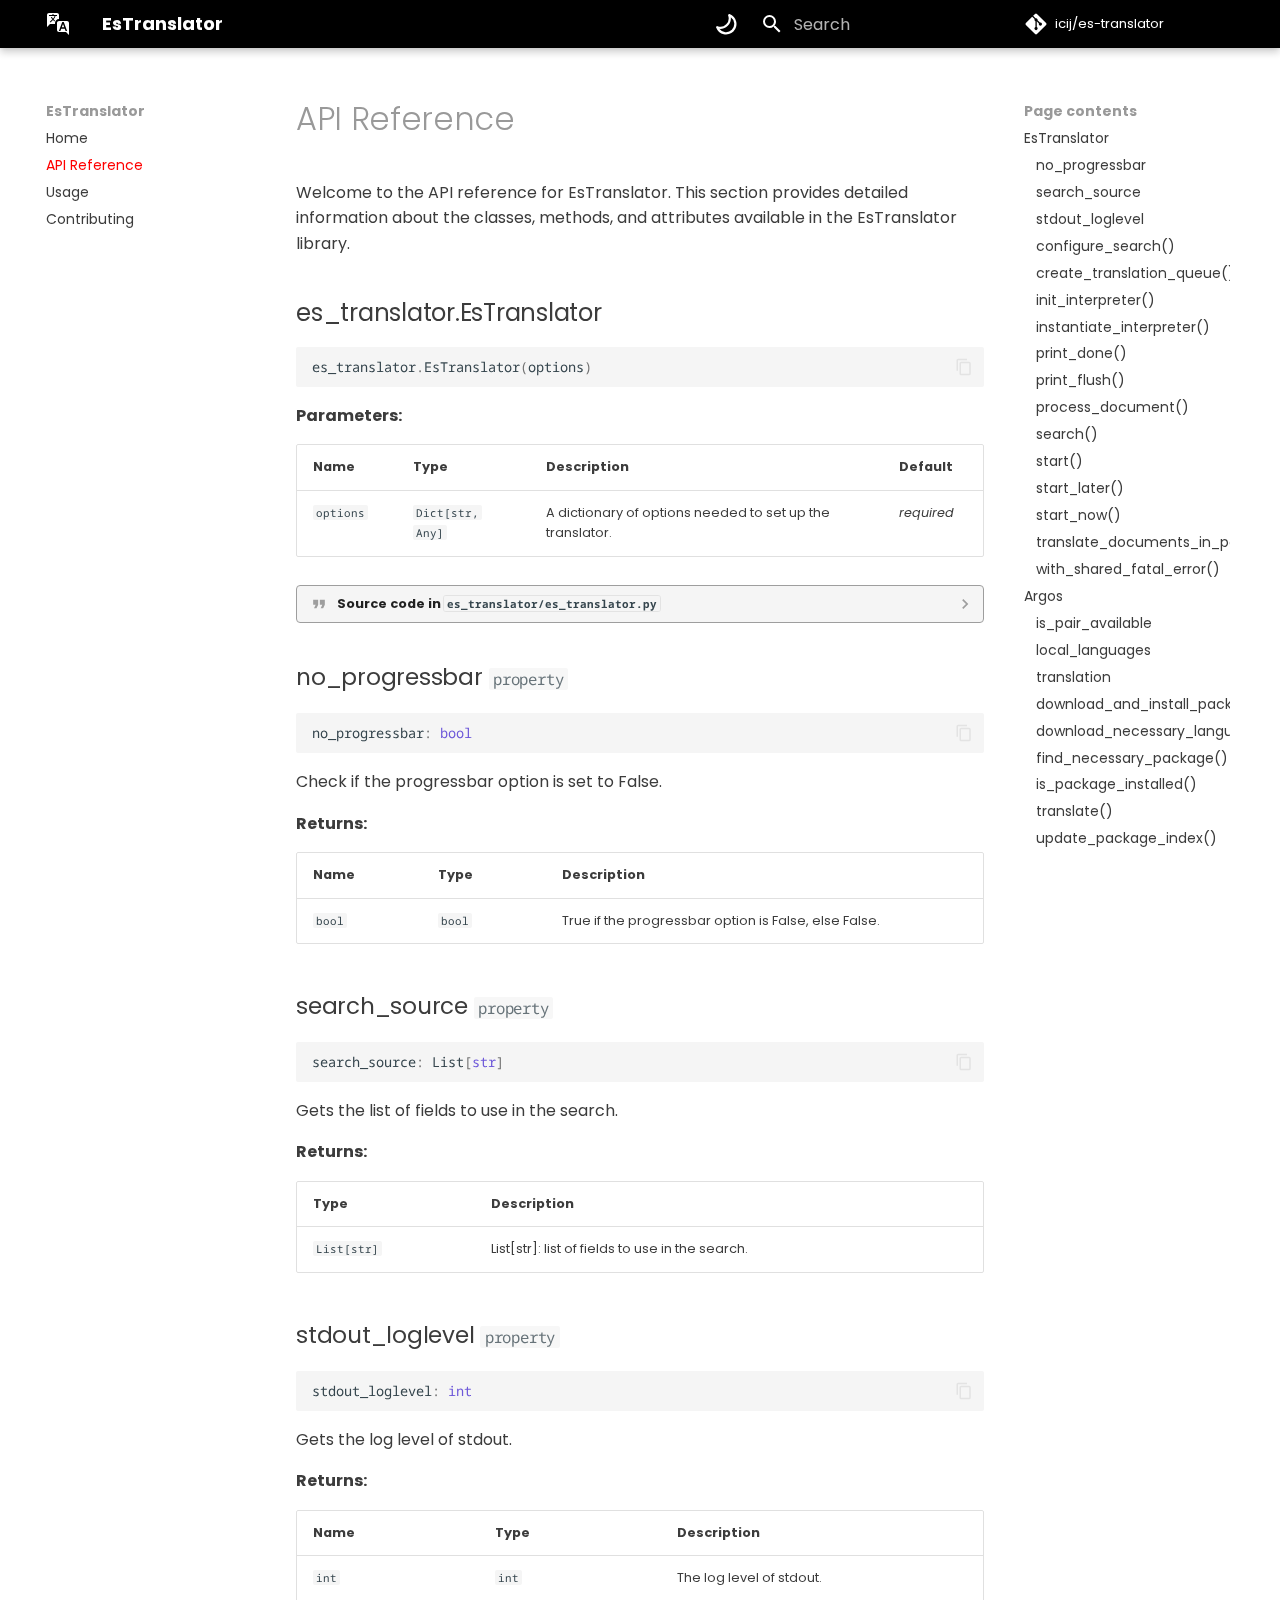
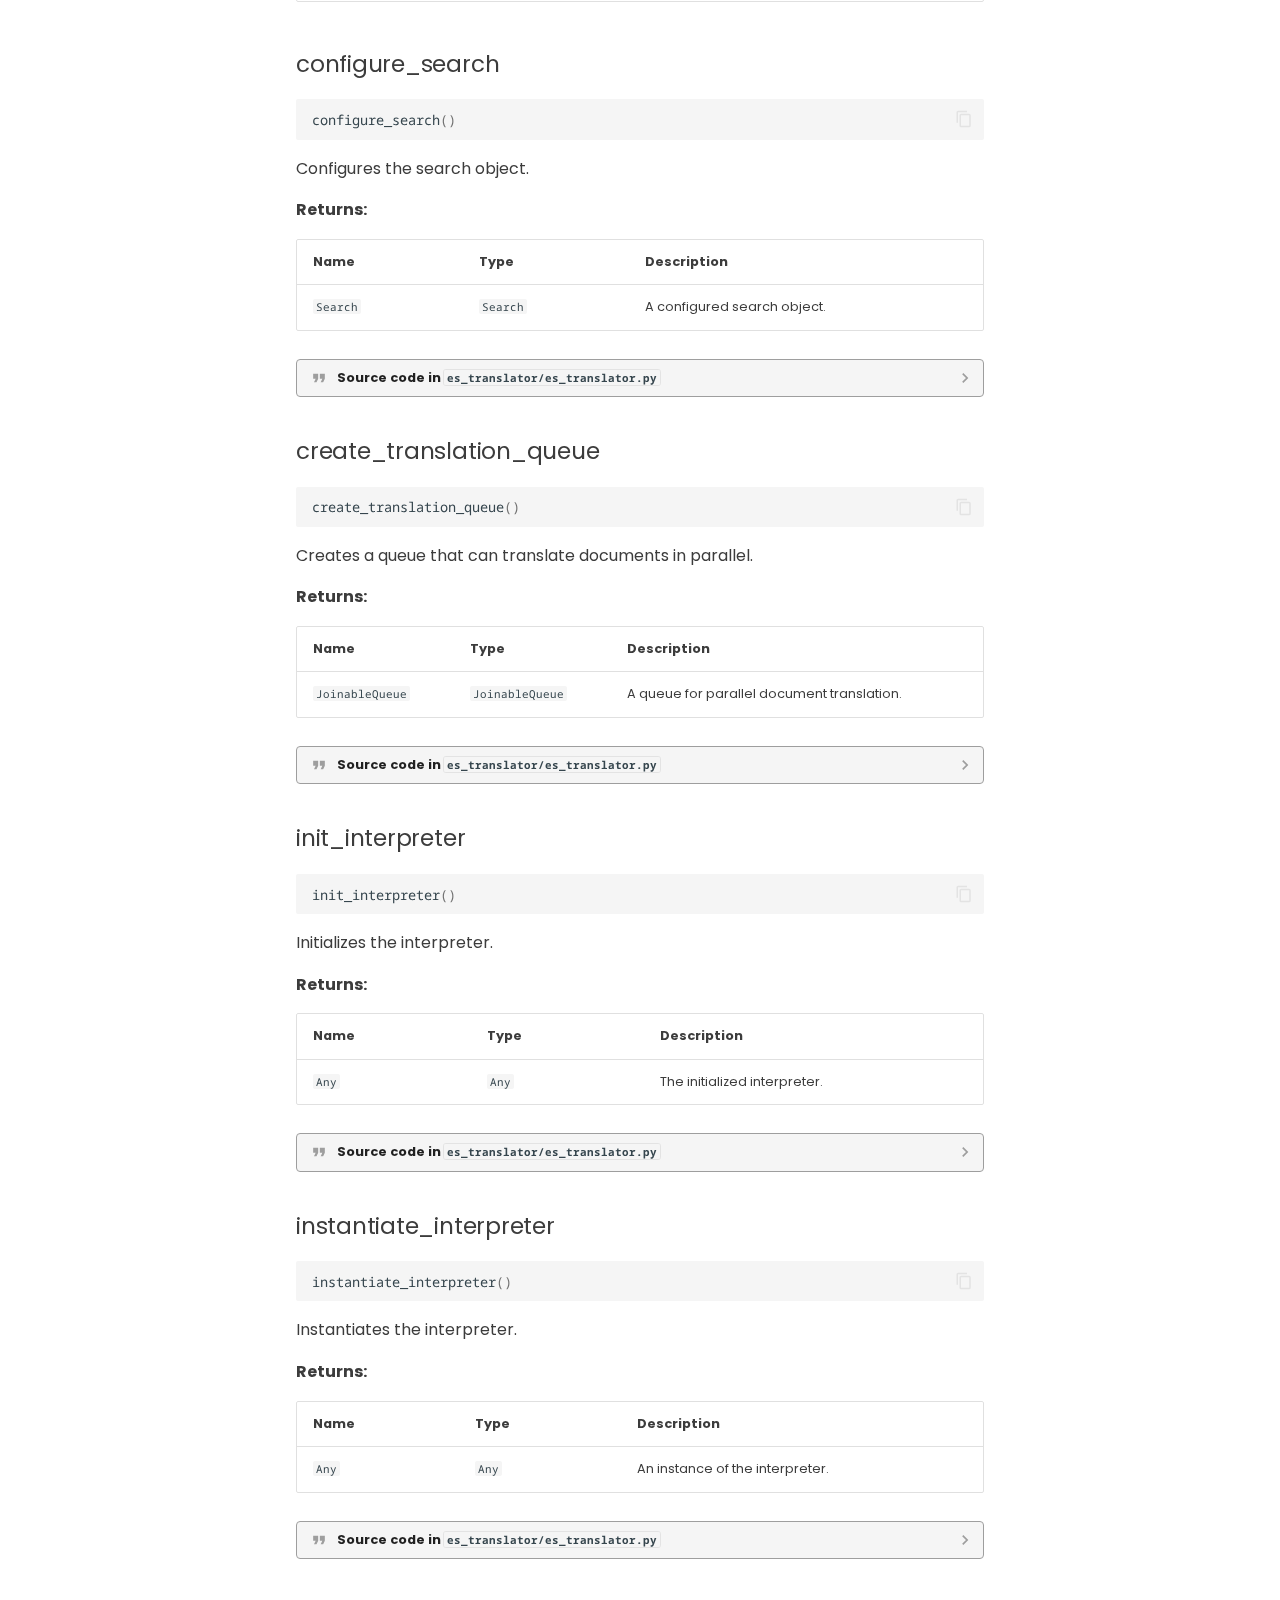
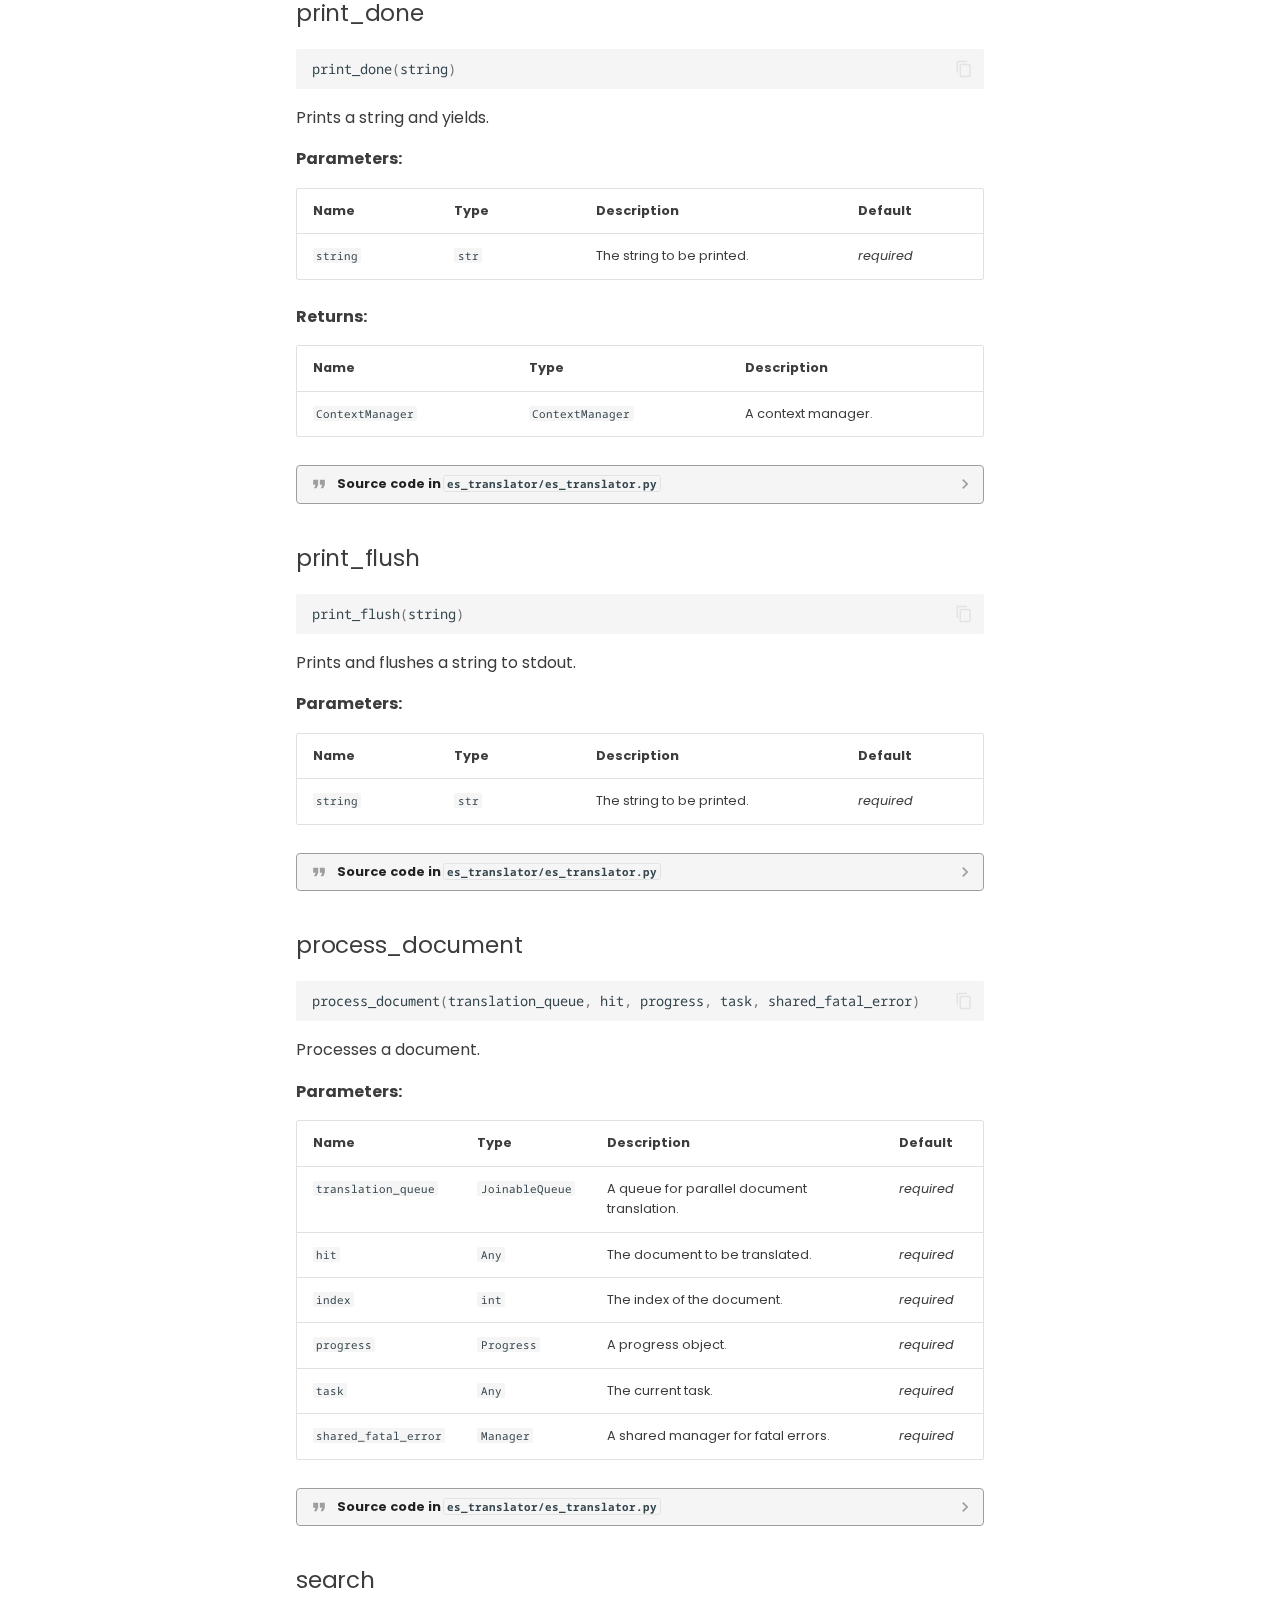
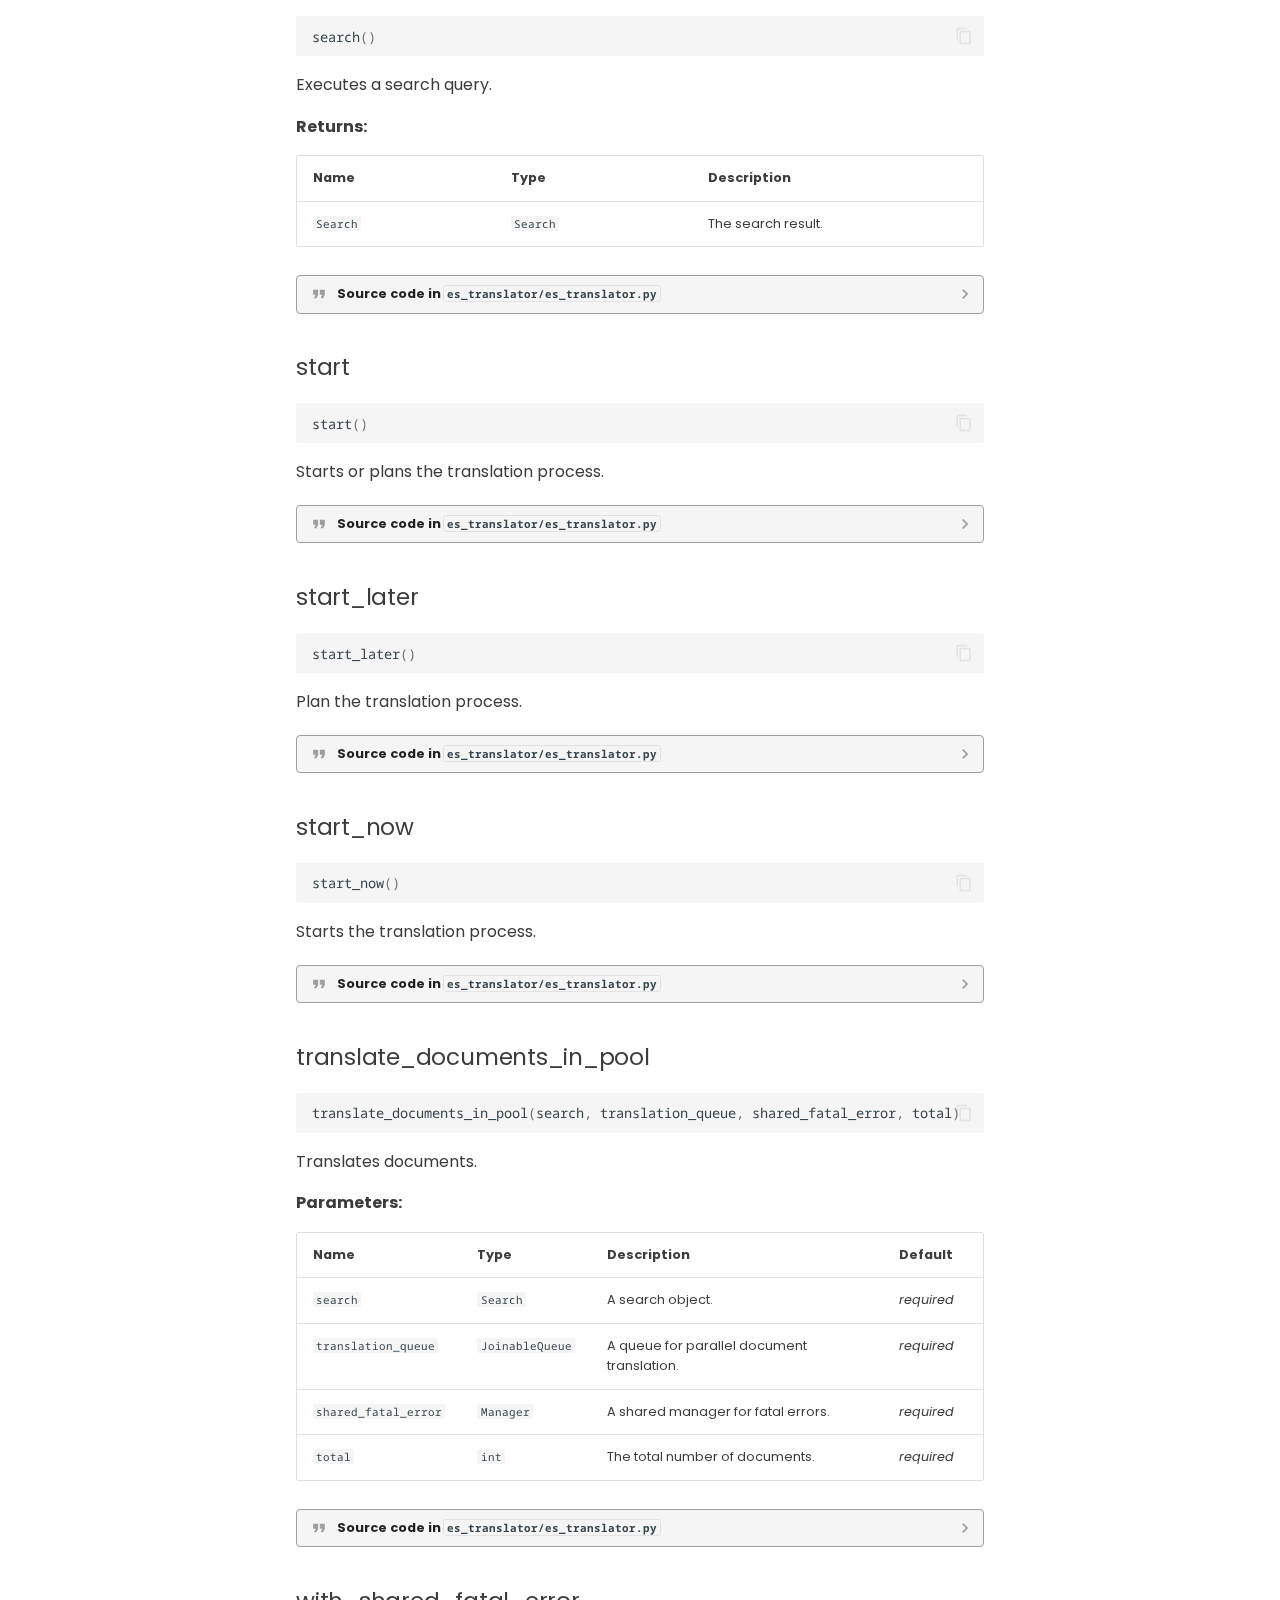
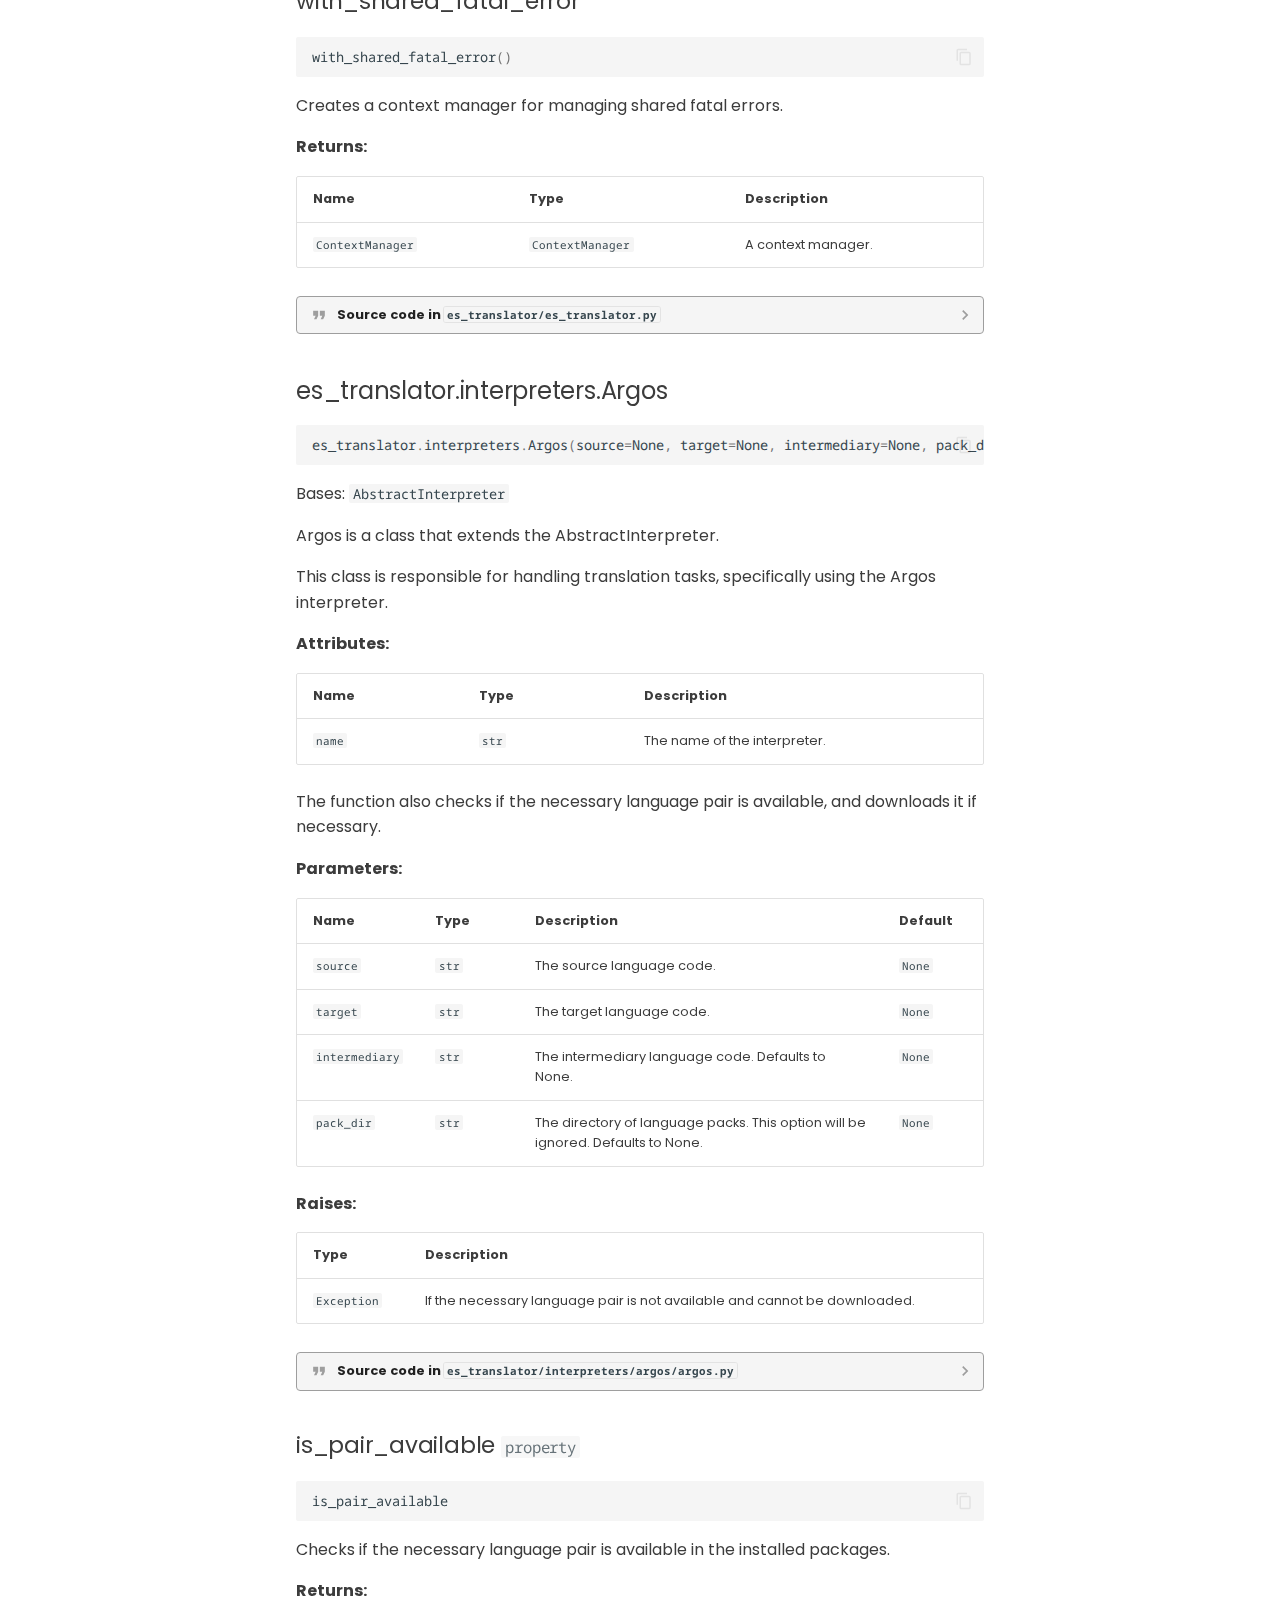
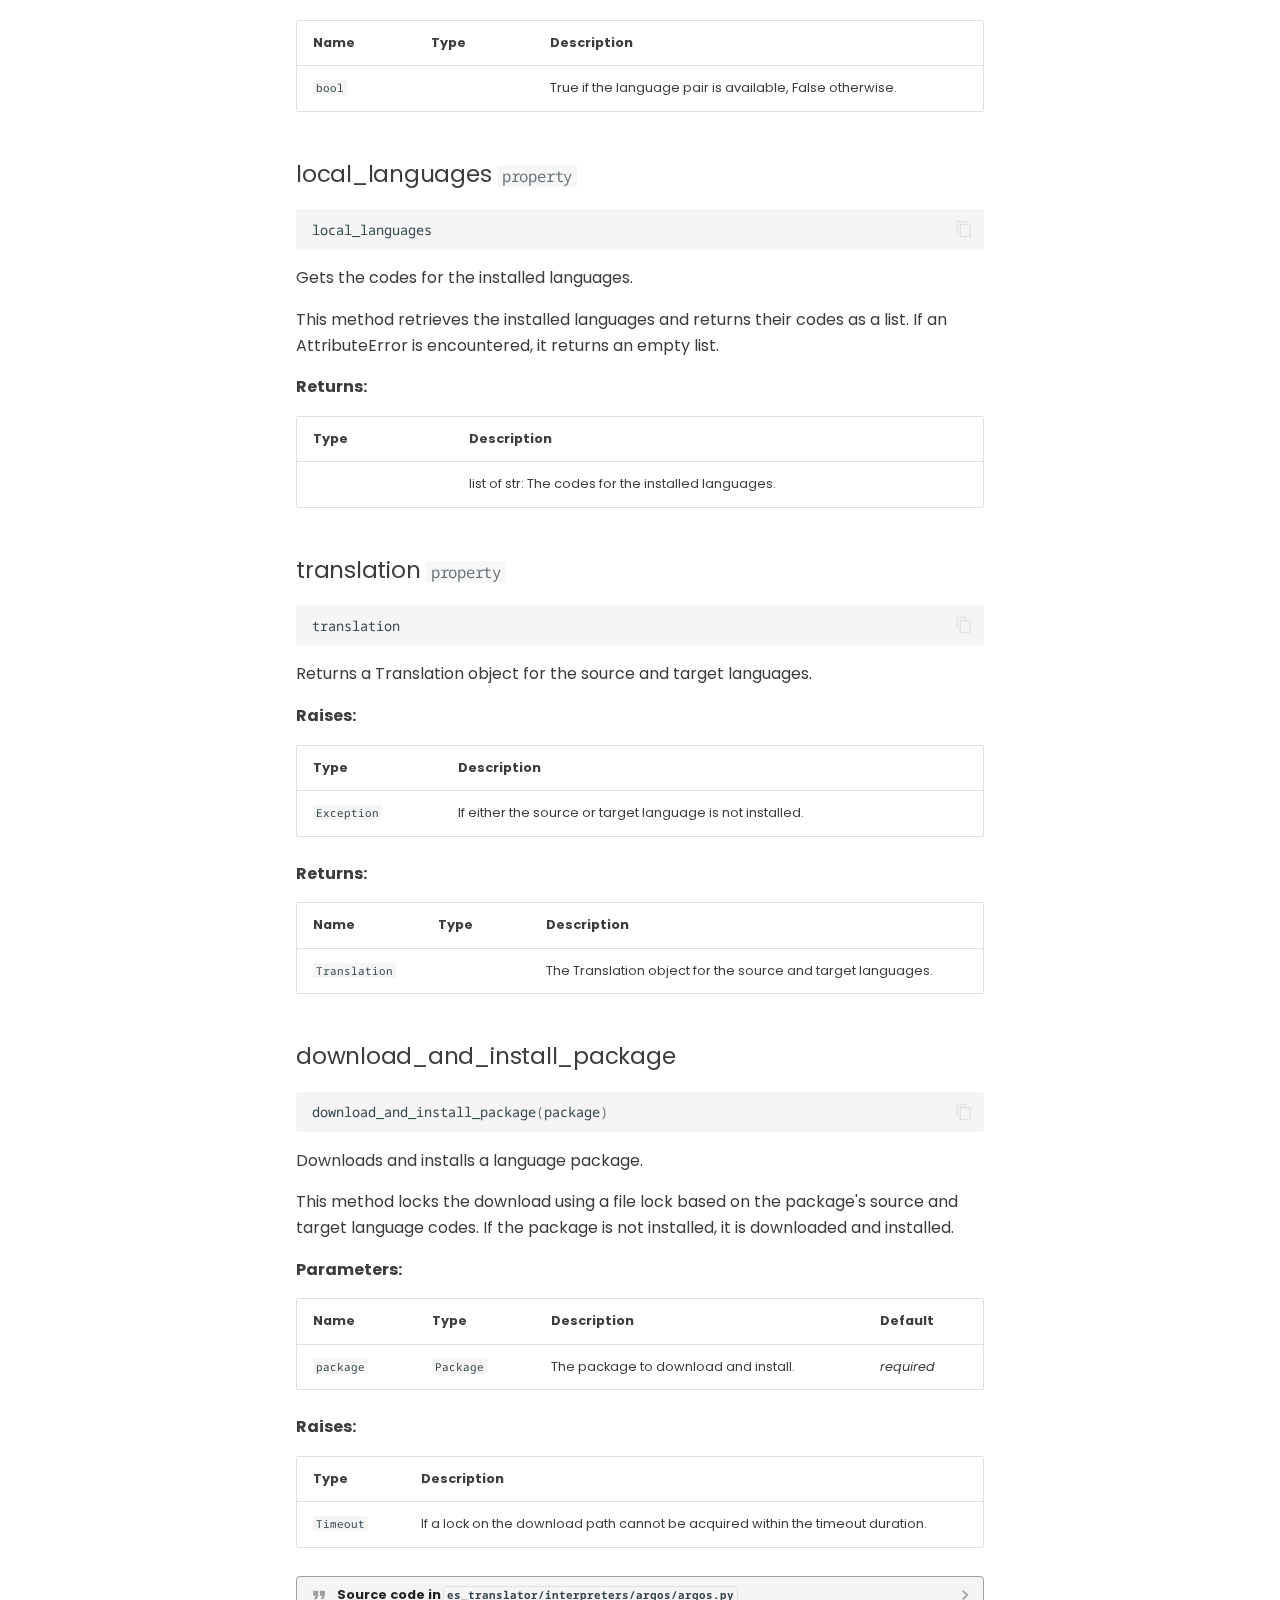
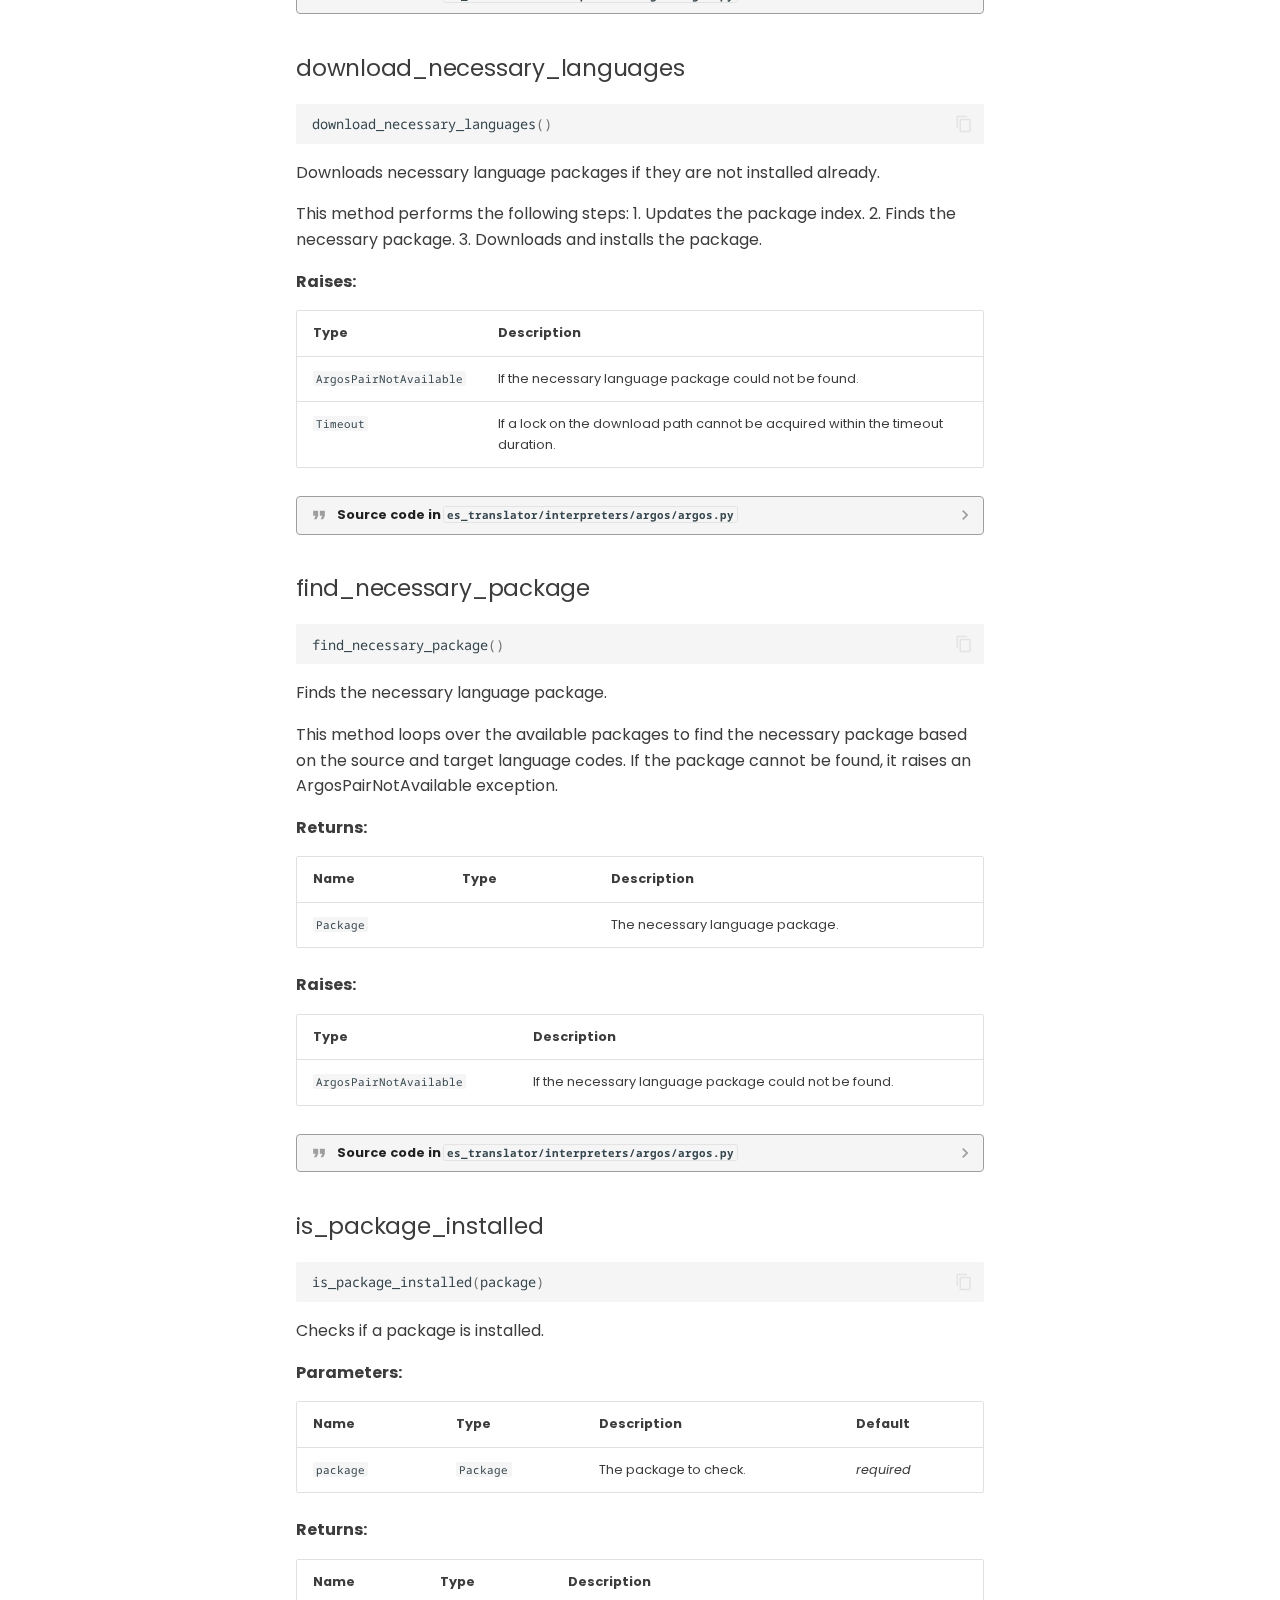
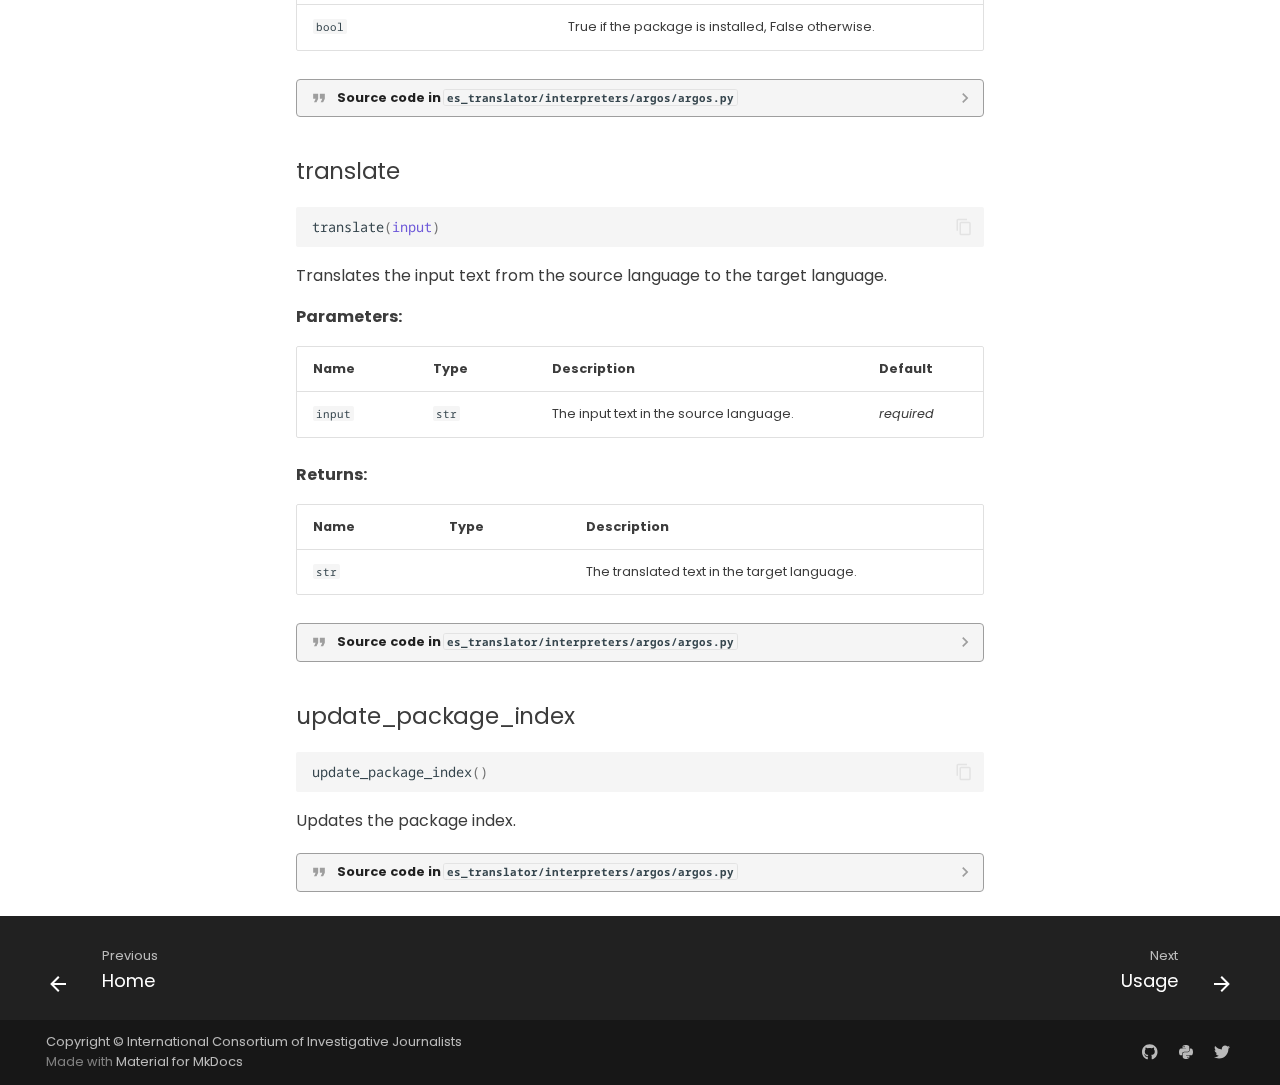
==== commit fc4e49f1: "Deployed c39accc with MkDocs version: 1.4.3" ====
--- a/api/index.html
+++ b/api/index.html
@@ -1,17 +1,623 @@
-<!doctype html><html lang=en class=no-js> <head><meta charset=utf-8><meta name=viewport content="width=device-width,initial-scale=1"><meta name=description content="A lazy yet bulletproof machine translation tool for Elastichsearch."><link rel=prev href=..><link href=../usage/ rel=next><link rel=icon href=..><meta name=generator content="mkdocs-1.4.3, mkdocs-material-9.1.16"><title>API Reference - EsTranslator</title><link rel=stylesheet href=../assets/stylesheets/main.26e3688c.min.css><link rel=stylesheet href=../assets/stylesheets/palette.ecc896b0.min.css><link rel=preconnect href=https://fonts.gstatic.com crossorigin><link rel=stylesheet href="https://fonts.googleapis.com/css?family=Poppins:300,300i,400,400i,700,700i%7CNoto+Sans+Mono:400,400i,700,700i&display=fallback"><style>:root{--md-text-font:"Poppins";--md-code-font:"Noto Sans Mono"}</style><link rel=stylesheet href=../assets/_mkdocstrings.css><link rel=stylesheet href=../stylesheets/extra.css><script>__md_scope=new URL("..",location),__md_hash=e=>[...e].reduce((e,_)=>(e<<5)-e+_.charCodeAt(0),0),__md_get=(e,_=localStorage,t=__md_scope)=>JSON.parse(_.getItem(t.pathname+"."+e)),__md_set=(e,_,t=localStorage,a=__md_scope)=>{try{t.setItem(a.pathname+"."+e,JSON.stringify(_))}catch(e){}}</script><meta property=og:type content=website><meta property=og:title content="API Reference - EsTranslator"><meta property=og:description content="A lazy yet bulletproof machine translation tool for Elastichsearch."><meta property=og:image content=./assets/images/social/api.png><meta property=og:image:type content=image/png><meta property=og:image:width content=1200><meta property=og:image:height content=630><meta property=og:url content=None><meta name=twitter:card content=summary_large_image><meta name=twitter:title content="API Reference - EsTranslator"><meta name=twitter:description content="A lazy yet bulletproof machine translation tool for Elastichsearch."><meta name=twitter:image content=./assets/images/social/api.png></head> <body dir=ltr data-md-color-scheme=icij-light data-md-color-primary=indigo data-md-color-accent=indigo> <script>var palette=__md_get("__palette");if(palette&&"object"==typeof palette.color)for(var key of Object.keys(palette.color))document.body.setAttribute("data-md-color-"+key,palette.color[key])</script> <input class=md-toggle data-md-toggle=drawer type=checkbox id=__drawer autocomplete=off> <input class=md-toggle data-md-toggle=search type=checkbox id=__search autocomplete=off> <label class=md-overlay for=__drawer></label> <div data-md-component=skip> <a href=#api-reference class=md-skip> Skip to content </a> </div> <div data-md-component=announce> </div> <header class="md-header md-header--shadow" data-md-component=header> <nav class="md-header__inner md-grid" aria-label=Header> <a href=.. title=EsTranslator class="md-header__button md-logo" aria-label=EsTranslator data-md-component=logo> <svg xmlns=http://www.w3.org/2000/svg viewbox="0 0 24 24"><path d="M11 1H3c-1.1 0-2 .9-2 2v12l3-3h5v-1c0-2.2 1.79-4 4-4V3c0-1.1-.9-2-2-2m0 3H9.5c-.34 1.19-.96 2.3-1.82 3.26l-.02.02 1.26 1.25-.37 1.01L7 8l-2.5 2.5-.69-.73 2.53-2.49A8.58 8.58 0 0 1 4.86 5h.99c.31.6.69 1.17 1.15 1.68A7.69 7.69 0 0 0 8.57 4H3V3h3.5V2h1v1H11v1m10 5h-8c-1.1 0-2 .9-2 2v7c0 1.1.9 2 2 2h7l3 3V11c0-1.1-.9-2-2-2m-1.37 10-.85-2.25h-3.56L14.38 19h-1.5l3.37-9h1.5l3.38 9h-1.5M17 12l1.22 3.25h-2.43L17 12Z"/></svg> </a> <label class="md-header__button md-icon" for=__drawer> <svg xmlns=http://www.w3.org/2000/svg viewbox="0 0 24 24"><path d="M3 6h18v2H3V6m0 5h18v2H3v-2m0 5h18v2H3v-2Z"/></svg> </label> <div class=md-header__title data-md-component=header-title> <div class=md-header__ellipsis> <div class=md-header__topic> <span class=md-ellipsis> EsTranslator </span> </div> <div class=md-header__topic data-md-component=header-topic> <span class=md-ellipsis> API Reference </span> </div> </div> </div> <form class=md-header__option data-md-component=palette> <input class=md-option data-md-color-media="(prefers-color-scheme: light)" data-md-color-scheme=icij-light data-md-color-primary=indigo data-md-color-accent=indigo aria-label="Switch to dark theme" type=radio name=__palette id=__palette_1> <label class="md-header__button md-icon" title="Switch to dark theme" for=__palette_2 hidden> <svg xmlns=http://www.w3.org/2000/svg viewbox="0 0 16 16"><path d="M9.598 1.591a.749.749 0 0 1 .785-.175 7.001 7.001 0 1 1-8.967 8.967.75.75 0 0 1 .961-.96 5.5 5.5 0 0 0 7.046-7.046.75.75 0 0 1 .175-.786Zm1.616 1.945a7 7 0 0 1-7.678 7.678 5.499 5.499 0 1 0 7.678-7.678Z"/></svg> </label> <input class=md-option data-md-color-media="(prefers-color-scheme: dark)" data-md-color-scheme=icij-dark data-md-color-primary=indigo data-md-color-accent=indigo aria-label="Switch to light theme" type=radio name=__palette id=__palette_2> <label class="md-header__button md-icon" title="Switch to light theme" for=__palette_1 hidden> <svg xmlns=http://www.w3.org/2000/svg viewbox="0 0 16 16"><path d="M8 12a4 4 0 1 1 0-8 4 4 0 0 1 0 8Zm0-1.5a2.5 2.5 0 1 0 0-5 2.5 2.5 0 0 0 0 5Zm5.657-8.157a.75.75 0 0 1 0 1.061l-1.061 1.06a.749.749 0 0 1-1.275-.326.749.749 0 0 1 .215-.734l1.06-1.06a.75.75 0 0 1 1.06 0Zm-9.193 9.193a.75.75 0 0 1 0 1.06l-1.06 1.061a.75.75 0 1 1-1.061-1.06l1.06-1.061a.75.75 0 0 1 1.061 0ZM8 0a.75.75 0 0 1 .75.75v1.5a.75.75 0 0 1-1.5 0V.75A.75.75 0 0 1 8 0ZM3 8a.75.75 0 0 1-.75.75H.75a.75.75 0 0 1 0-1.5h1.5A.75.75 0 0 1 3 8Zm13 0a.75.75 0 0 1-.75.75h-1.5a.75.75 0 0 1 0-1.5h1.5A.75.75 0 0 1 16 8Zm-8 5a.75.75 0 0 1 .75.75v1.5a.75.75 0 0 1-1.5 0v-1.5A.75.75 0 0 1 8 13Zm3.536-1.464a.75.75 0 0 1 1.06 0l1.061 1.06a.75.75 0 0 1-1.06 1.061l-1.061-1.06a.75.75 0 0 1 0-1.061ZM2.343 2.343a.75.75 0 0 1 1.061 0l1.06 1.061a.751.751 0 0 1-.018 1.042.751.751 0 0 1-1.042.018l-1.06-1.06a.75.75 0 0 1 0-1.06Z"/></svg> </label> </form> <label class="md-header__button md-icon" for=__search> <svg xmlns=http://www.w3.org/2000/svg viewbox="0 0 24 24"><path d="M9.5 3A6.5 6.5 0 0 1 16 9.5c0 1.61-.59 3.09-1.56 4.23l.27.27h.79l5 5-1.5 1.5-5-5v-.79l-.27-.27A6.516 6.516 0 0 1 9.5 16 6.5 6.5 0 0 1 3 9.5 6.5 6.5 0 0 1 9.5 3m0 2C7 5 5 7 5 9.5S7 14 9.5 14 14 12 14 9.5 12 5 9.5 5Z"/></svg> </label> <div class=md-search data-md-component=search role=dialog> <label class=md-search__overlay for=__search></label> <div class=md-search__inner role=search> <form class=md-search__form name=search> <input type=text class=md-search__input name=query aria-label=Search placeholder=Search autocapitalize=off autocorrect=off autocomplete=off spellcheck=false data-md-component=search-query required> <label class="md-search__icon md-icon" for=__search> <svg xmlns=http://www.w3.org/2000/svg viewbox="0 0 24 24"><path d="M9.5 3A6.5 6.5 0 0 1 16 9.5c0 1.61-.59 3.09-1.56 4.23l.27.27h.79l5 5-1.5 1.5-5-5v-.79l-.27-.27A6.516 6.516 0 0 1 9.5 16 6.5 6.5 0 0 1 3 9.5 6.5 6.5 0 0 1 9.5 3m0 2C7 5 5 7 5 9.5S7 14 9.5 14 14 12 14 9.5 12 5 9.5 5Z"/></svg> <svg xmlns=http://www.w3.org/2000/svg viewbox="0 0 24 24"><path d="M20 11v2H8l5.5 5.5-1.42 1.42L4.16 12l7.92-7.92L13.5 5.5 8 11h12Z"/></svg> </label> <nav class=md-search__options aria-label=Search> <a href=javascript:void(0) class="md-search__icon md-icon" title=Share aria-label=Share data-clipboard data-clipboard-text data-md-component=search-share tabindex=-1> <svg xmlns=http://www.w3.org/2000/svg viewbox="0 0 24 24"><path d="M18 16.08c-.76 0-1.44.3-1.96.77L8.91 12.7c.05-.23.09-.46.09-.7 0-.24-.04-.47-.09-.7l7.05-4.11c.54.5 1.25.81 2.04.81a3 3 0 0 0 3-3 3 3 0 0 0-3-3 3 3 0 0 0-3 3c0 .24.04.47.09.7L8.04 9.81C7.5 9.31 6.79 9 6 9a3 3 0 0 0-3 3 3 3 0 0 0 3 3c.79 0 1.5-.31 2.04-.81l7.12 4.15c-.05.21-.08.43-.08.66 0 1.61 1.31 2.91 2.92 2.91 1.61 0 2.92-1.3 2.92-2.91A2.92 2.92 0 0 0 18 16.08Z"/></svg> </a> <button type=reset class="md-search__icon md-icon" title=Clear aria-label=Clear tabindex=-1> <svg xmlns=http://www.w3.org/2000/svg viewbox="0 0 24 24"><path d="M19 6.41 17.59 5 12 10.59 6.41 5 5 6.41 10.59 12 5 17.59 6.41 19 12 13.41 17.59 19 19 17.59 13.41 12 19 6.41Z"/></svg> </button> </nav> <div class=md-search__suggest data-md-component=search-suggest></div> </form> <div class=md-search__output> <div class=md-search__scrollwrap data-md-scrollfix> <div class=md-search-result data-md-component=search-result> <div class=md-search-result__meta> Initializing search </div> <ol class=md-search-result__list role=presentation></ol> </div> </div> </div> </div> </div> <div class=md-header__source> <a href=https://github.com/icij/es-translator title="Go to repository" class=md-source data-md-component=source> <div class="md-source__icon md-icon"> <svg xmlns=http://www.w3.org/2000/svg viewbox="0 0 448 512"><!-- Font Awesome Free 6.4.0 by @fontawesome - https://fontawesome.com License - https://fontawesome.com/license/free (Icons: CC BY 4.0, Fonts: SIL OFL 1.1, Code: MIT License) Copyright 2023 Fonticons, Inc.--><path d="M439.55 236.05 244 40.45a28.87 28.87 0 0 0-40.81 0l-40.66 40.63 51.52 51.52c27.06-9.14 52.68 16.77 43.39 43.68l49.66 49.66c34.23-11.8 61.18 31 35.47 56.69-26.49 26.49-70.21-2.87-56-37.34L240.22 199v121.85c25.3 12.54 22.26 41.85 9.08 55a34.34 34.34 0 0 1-48.55 0c-17.57-17.6-11.07-46.91 11.25-56v-123c-20.8-8.51-24.6-30.74-18.64-45L142.57 101 8.45 235.14a28.86 28.86 0 0 0 0 40.81l195.61 195.6a28.86 28.86 0 0 0 40.8 0l194.69-194.69a28.86 28.86 0 0 0 0-40.81z"/></svg> </div> <div class=md-source__repository> icij/es-translator </div> </a> </div> </nav> </header> <div class=md-container data-md-component=container> <main class=md-main data-md-component=main> <div class="md-main__inner md-grid"> <div class="md-sidebar md-sidebar--primary" data-md-component=sidebar data-md-type=navigation> <div class=md-sidebar__scrollwrap> <div class=md-sidebar__inner> <nav class="md-nav md-nav--primary" aria-label=Navigation data-md-level=0> <label class=md-nav__title for=__drawer> <a href=.. title=EsTranslator class="md-nav__button md-logo" aria-label=EsTranslator data-md-component=logo> <svg xmlns=http://www.w3.org/2000/svg viewbox="0 0 24 24"><path d="M11 1H3c-1.1 0-2 .9-2 2v12l3-3h5v-1c0-2.2 1.79-4 4-4V3c0-1.1-.9-2-2-2m0 3H9.5c-.34 1.19-.96 2.3-1.82 3.26l-.02.02 1.26 1.25-.37 1.01L7 8l-2.5 2.5-.69-.73 2.53-2.49A8.58 8.58 0 0 1 4.86 5h.99c.31.6.69 1.17 1.15 1.68A7.69 7.69 0 0 0 8.57 4H3V3h3.5V2h1v1H11v1m10 5h-8c-1.1 0-2 .9-2 2v7c0 1.1.9 2 2 2h7l3 3V11c0-1.1-.9-2-2-2m-1.37 10-.85-2.25h-3.56L14.38 19h-1.5l3.37-9h1.5l3.38 9h-1.5M17 12l1.22 3.25h-2.43L17 12Z"/></svg> </a> EsTranslator </label> <div class=md-nav__source> <a href=https://github.com/icij/es-translator title="Go to repository" class=md-source data-md-component=source> <div class="md-source__icon md-icon"> <svg xmlns=http://www.w3.org/2000/svg viewbox="0 0 448 512"><!-- Font Awesome Free 6.4.0 by @fontawesome - https://fontawesome.com License - https://fontawesome.com/license/free (Icons: CC BY 4.0, Fonts: SIL OFL 1.1, Code: MIT License) Copyright 2023 Fonticons, Inc.--><path d="M439.55 236.05 244 40.45a28.87 28.87 0 0 0-40.81 0l-40.66 40.63 51.52 51.52c27.06-9.14 52.68 16.77 43.39 43.68l49.66 49.66c34.23-11.8 61.18 31 35.47 56.69-26.49 26.49-70.21-2.87-56-37.34L240.22 199v121.85c25.3 12.54 22.26 41.85 9.08 55a34.34 34.34 0 0 1-48.55 0c-17.57-17.6-11.07-46.91 11.25-56v-123c-20.8-8.51-24.6-30.74-18.64-45L142.57 101 8.45 235.14a28.86 28.86 0 0 0 0 40.81l195.61 195.6a28.86 28.86 0 0 0 40.8 0l194.69-194.69a28.86 28.86 0 0 0 0-40.81z"/></svg> </div> <div class=md-source__repository> icij/es-translator </div> </a> </div> <ul class=md-nav__list data-md-scrollfix> <li class=md-nav__item> <a href=.. class=md-nav__link> Home </a> </li> <li class="md-nav__item md-nav__item--active"> <input class="md-nav__toggle md-toggle" type=checkbox id=__toc> <label class="md-nav__link md-nav__link--active" for=__toc> API Reference <span class="md-nav__icon md-icon"></span> </label> <a href=./ class="md-nav__link md-nav__link--active"> API Reference </a> <nav class="md-nav md-nav--secondary" aria-label="Page contents"> <label class=md-nav__title for=__toc> <span class="md-nav__icon md-icon"></span> Page contents </label> <ul class=md-nav__list data-md-component=toc data-md-scrollfix> <li class=md-nav__item> <a href=#estranslator class=md-nav__link> EsTranslator </a> </li> <li class=md-nav__item> <a href=#es_translator.EsTranslator class=md-nav__link> es_translator.EsTranslator </a> </li> <li class=md-nav__item> <a href=#es_translator.es_translator.EsTranslator.no_progressbar class=md-nav__link> no_progressbar </a> </li> <li class=md-nav__item> <a href=#es_translator.es_translator.EsTranslator.search_source class=md-nav__link> search_source </a> </li> <li class=md-nav__item> <a href=#es_translator.es_translator.EsTranslator.stdout_loglevel class=md-nav__link> stdout_loglevel </a> </li> <li class=md-nav__item> <a href=#es_translator.es_translator.EsTranslator.configure_search class=md-nav__link> configure_search() </a> </li> <li class=md-nav__item> <a href=#es_translator.es_translator.EsTranslator.create_translation_queue class=md-nav__link> create_translation_queue() </a> </li> <li class=md-nav__item> <a href=#es_translator.es_translator.EsTranslator.init_interpreter class=md-nav__link> init_interpreter() </a> </li> <li class=md-nav__item> <a href=#es_translator.es_translator.EsTranslator.instantiate_interpreter class=md-nav__link> instantiate_interpreter() </a> </li> <li class=md-nav__item> <a href=#es_translator.es_translator.EsTranslator.print_done class=md-nav__link> print_done() </a> </li> <li class=md-nav__item> <a href=#es_translator.es_translator.EsTranslator.print_flush class=md-nav__link> print_flush() </a> </li> <li class=md-nav__item> <a href=#es_translator.es_translator.EsTranslator.process_document class=md-nav__link> process_document() </a> </li> <li class=md-nav__item> <a href=#es_translator.es_translator.EsTranslator.search class=md-nav__link> search() </a> </li> <li class=md-nav__item> <a href=#es_translator.es_translator.EsTranslator.start class=md-nav__link> start() </a> </li> <li class=md-nav__item> <a href=#es_translator.es_translator.EsTranslator.start_later class=md-nav__link> start_later() </a> </li> <li class=md-nav__item> <a href=#es_translator.es_translator.EsTranslator.start_now class=md-nav__link> start_now() </a> </li> <li class=md-nav__item> <a href=#es_translator.es_translator.EsTranslator.translate_documents_in_pool class=md-nav__link> translate_documents_in_pool() </a> </li> <li class=md-nav__item> <a href=#es_translator.es_translator.EsTranslator.with_shared_fatal_error class=md-nav__link> with_shared_fatal_error() </a> </li> </ul> </nav> </li> <li class=md-nav__item> <a href=../usage/ class=md-nav__link> Usage </a> </li> <li class=md-nav__item> <a href=../contributing/ class=md-nav__link> Contributing </a> </li> </ul> </nav> </div> </div> </div> <div class="md-sidebar md-sidebar--secondary" data-md-component=sidebar data-md-type=toc> <div class=md-sidebar__scrollwrap> <div class=md-sidebar__inner> <nav class="md-nav md-nav--secondary" aria-label="Page contents"> <label class=md-nav__title for=__toc> <span class="md-nav__icon md-icon"></span> Page contents </label> <ul class=md-nav__list data-md-component=toc data-md-scrollfix> <li class=md-nav__item> <a href=#estranslator class=md-nav__link> EsTranslator </a> </li> <li class=md-nav__item> <a href=#es_translator.EsTranslator class=md-nav__link> es_translator.EsTranslator </a> </li> <li class=md-nav__item> <a href=#es_translator.es_translator.EsTranslator.no_progressbar class=md-nav__link> no_progressbar </a> </li> <li class=md-nav__item> <a href=#es_translator.es_translator.EsTranslator.search_source class=md-nav__link> search_source </a> </li> <li class=md-nav__item> <a href=#es_translator.es_translator.EsTranslator.stdout_loglevel class=md-nav__link> stdout_loglevel </a> </li> <li class=md-nav__item> <a href=#es_translator.es_translator.EsTranslator.configure_search class=md-nav__link> configure_search() </a> </li> <li class=md-nav__item> <a href=#es_translator.es_translator.EsTranslator.create_translation_queue class=md-nav__link> create_translation_queue() </a> </li> <li class=md-nav__item> <a href=#es_translator.es_translator.EsTranslator.init_interpreter class=md-nav__link> init_interpreter() </a> </li> <li class=md-nav__item> <a href=#es_translator.es_translator.EsTranslator.instantiate_interpreter class=md-nav__link> instantiate_interpreter() </a> </li> <li class=md-nav__item> <a href=#es_translator.es_translator.EsTranslator.print_done class=md-nav__link> print_done() </a> </li> <li class=md-nav__item> <a href=#es_translator.es_translator.EsTranslator.print_flush class=md-nav__link> print_flush() </a> </li> <li class=md-nav__item> <a href=#es_translator.es_translator.EsTranslator.process_document class=md-nav__link> process_document() </a> </li> <li class=md-nav__item> <a href=#es_translator.es_translator.EsTranslator.search class=md-nav__link> search() </a> </li> <li class=md-nav__item> <a href=#es_translator.es_translator.EsTranslator.start class=md-nav__link> start() </a> </li> <li class=md-nav__item> <a href=#es_translator.es_translator.EsTranslator.start_later class=md-nav__link> start_later() </a> </li> <li class=md-nav__item> <a href=#es_translator.es_translator.EsTranslator.start_now class=md-nav__link> start_now() </a> </li> <li class=md-nav__item> <a href=#es_translator.es_translator.EsTranslator.translate_documents_in_pool class=md-nav__link> translate_documents_in_pool() </a> </li> <li class=md-nav__item> <a href=#es_translator.es_translator.EsTranslator.with_shared_fatal_error class=md-nav__link> with_shared_fatal_error() </a> </li> </ul> </nav> </div> </div> </div> <div class=md-content data-md-component=content> <article class="md-content__inner md-typeset"> <h1 id=api-reference>API Reference<a class=headerlink href=#api-reference title="Permanent link">&para;</a></h1> <p>Welcome to the API reference for EsTranslator. This section provides detailed information about the classes, methods, and attributes available in the EsTranslator library.</p> <h2 id=estranslator>EsTranslator<a class=headerlink href=#estranslator title="Permanent link">&para;</a></h2> <p>The <code>EsTranslator</code> class is the main class.</p> <div class="doc doc-object doc-class"> <a id=es_translator.EsTranslator></a> <div class="doc doc-contents first"> <p><strong>Parameters:</strong></p> <table> <thead> <tr> <th>Name</th> <th>Type</th> <th>Description</th> <th>Default</th> </tr> </thead> <tbody> <tr> <td><code>options</code></td> <td> <code><span title="typing.Dict">Dict</span>[str, <span title="typing.Any">Any</span>]</code> </td> <td> <div class=doc-md-description> <p>A dictionary of options needed to set up the translator.</p> </div> </td> <td> <em>required</em> </td> </tr> </tbody> </table> <div class="doc doc-children"> <div class="doc doc-object doc-attribute"> <h2 id=es_translator.es_translator.EsTranslator.no_progressbar class="doc doc-heading"> <span class="doc doc-object-name doc-attribute-name">no_progressbar</span> <span class="doc doc-labels"> <small class="doc doc-label doc-label-property"><code>property</code></small> </span> <a href=#es_translator.es_translator.EsTranslator.no_progressbar class=headerlink title="Permanent link">&para;</a></h2> <div class=highlight><pre><span></span><code><span class=n>no_progressbar</span><span class=p>:</span> <span class=nb>bool</span>
-</code></pre></div> <div class="doc doc-contents "> <p>Check if the progressbar option is set to False.</p> <p><strong>Returns:</strong></p> <table> <thead> <tr> <th>Name</th> <th>Type</th> <th>Description</th> </tr> </thead> <tbody> <tr> <td><code>bool</code></td> <td> <code>bool</code> </td> <td> <div class=doc-md-description> <p>True if the progressbar option is False, else False.</p> </div> </td> </tr> </tbody> </table> </div> </div> <div class="doc doc-object doc-attribute"> <h2 id=es_translator.es_translator.EsTranslator.search_source class="doc doc-heading"> <span class="doc doc-object-name doc-attribute-name">search_source</span> <span class="doc doc-labels"> <small class="doc doc-label doc-label-property"><code>property</code></small> </span> <a href=#es_translator.es_translator.EsTranslator.search_source class=headerlink title="Permanent link">&para;</a></h2> <div class=highlight><pre><span></span><code><span class=n>search_source</span><span class=p>:</span> <span class=n>List</span><span class=p>[</span><span class=nb>str</span><span class=p>]</span>
-</code></pre></div> <div class="doc doc-contents "> <p>Gets the list of fields to use in the search.</p> <p><strong>Returns:</strong></p> <table> <thead> <tr> <th>Type</th> <th>Description</th> </tr> </thead> <tbody> <tr> <td> <code><span title="typing.List">List</span>[str]</code> </td> <td> <div class=doc-md-description> <p>List[str]: list of fields to use in the search.</p> </div> </td> </tr> </tbody> </table> </div> </div> <div class="doc doc-object doc-attribute"> <h2 id=es_translator.es_translator.EsTranslator.stdout_loglevel class="doc doc-heading"> <span class="doc doc-object-name doc-attribute-name">stdout_loglevel</span> <span class="doc doc-labels"> <small class="doc doc-label doc-label-property"><code>property</code></small> </span> <a href=#es_translator.es_translator.EsTranslator.stdout_loglevel class=headerlink title="Permanent link">&para;</a></h2> <div class=highlight><pre><span></span><code><span class=n>stdout_loglevel</span><span class=p>:</span> <span class=nb>int</span>
-</code></pre></div> <div class="doc doc-contents "> <p>Gets the log level of stdout.</p> <p><strong>Returns:</strong></p> <table> <thead> <tr> <th>Name</th> <th>Type</th> <th>Description</th> </tr> </thead> <tbody> <tr> <td><code>int</code></td> <td> <code>int</code> </td> <td> <div class=doc-md-description> <p>The log level of stdout.</p> </div> </td> </tr> </tbody> </table> </div> </div> <div class="doc doc-object doc-function"> <h2 id=es_translator.es_translator.EsTranslator.configure_search class="doc doc-heading"> <span class="doc doc-object-name doc-function-name">configure_search</span> <a href=#es_translator.es_translator.EsTranslator.configure_search class=headerlink title="Permanent link">&para;</a></h2> <div class=highlight><pre><span></span><code><span class=n>configure_search</span><span class=p>()</span>
-</code></pre></div> <div class="doc doc-contents "> <p>Configures the search object.</p> <p><strong>Returns:</strong></p> <table> <thead> <tr> <th>Name</th> <th>Type</th> <th>Description</th> </tr> </thead> <tbody> <tr> <td><code>Search</code></td> <td> <code><span title="elasticsearch_dsl.Search">Search</span></code> </td> <td> <div class=doc-md-description> <p>A configured search object.</p> </div> </td> </tr> </tbody> </table> </div> </div> <div class="doc doc-object doc-function"> <h2 id=es_translator.es_translator.EsTranslator.create_translation_queue class="doc doc-heading"> <span class="doc doc-object-name doc-function-name">create_translation_queue</span> <a href=#es_translator.es_translator.EsTranslator.create_translation_queue class=headerlink title="Permanent link">&para;</a></h2> <div class=highlight><pre><span></span><code><span class=n>create_translation_queue</span><span class=p>()</span>
-</code></pre></div> <div class="doc doc-contents "> <p>Creates a queue that can translate documents in parallel.</p> <p><strong>Returns:</strong></p> <table> <thead> <tr> <th>Name</th> <th>Type</th> <th>Description</th> </tr> </thead> <tbody> <tr> <td><code>JoinableQueue</code></td> <td> <code><span title="multiprocessing.JoinableQueue">JoinableQueue</span></code> </td> <td> <div class=doc-md-description> <p>A queue for parallel document translation.</p> </div> </td> </tr> </tbody> </table> </div> </div> <div class="doc doc-object doc-function"> <h2 id=es_translator.es_translator.EsTranslator.init_interpreter class="doc doc-heading"> <span class="doc doc-object-name doc-function-name">init_interpreter</span> <a href=#es_translator.es_translator.EsTranslator.init_interpreter class=headerlink title="Permanent link">&para;</a></h2> <div class=highlight><pre><span></span><code><span class=n>init_interpreter</span><span class=p>()</span>
-</code></pre></div> <div class="doc doc-contents "> <p>Initializes the interpreter.</p> <p><strong>Returns:</strong></p> <table> <thead> <tr> <th>Name</th> <th>Type</th> <th>Description</th> </tr> </thead> <tbody> <tr> <td><code>Any</code></td> <td> <code><span title="typing.Any">Any</span></code> </td> <td> <div class=doc-md-description> <p>The initialized interpreter.</p> </div> </td> </tr> </tbody> </table> </div> </div> <div class="doc doc-object doc-function"> <h2 id=es_translator.es_translator.EsTranslator.instantiate_interpreter class="doc doc-heading"> <span class="doc doc-object-name doc-function-name">instantiate_interpreter</span> <a href=#es_translator.es_translator.EsTranslator.instantiate_interpreter class=headerlink title="Permanent link">&para;</a></h2> <div class=highlight><pre><span></span><code><span class=n>instantiate_interpreter</span><span class=p>()</span>
-</code></pre></div> <div class="doc doc-contents "> <p>Instantiates the interpreter.</p> <p><strong>Returns:</strong></p> <table> <thead> <tr> <th>Name</th> <th>Type</th> <th>Description</th> </tr> </thead> <tbody> <tr> <td><code>Any</code></td> <td> <code><span title="typing.Any">Any</span></code> </td> <td> <div class=doc-md-description> <p>An instance of the interpreter.</p> </div> </td> </tr> </tbody> </table> </div> </div> <div class="doc doc-object doc-function"> <h2 id=es_translator.es_translator.EsTranslator.print_done class="doc doc-heading"> <span class="doc doc-object-name doc-function-name">print_done</span> <a href=#es_translator.es_translator.EsTranslator.print_done class=headerlink title="Permanent link">&para;</a></h2> <div class=highlight><pre><span></span><code><span class=n>print_done</span><span class=p>(</span><span class=n>string</span><span class=p>)</span>
-</code></pre></div> <div class="doc doc-contents "> <p>Prints a string and yields.</p> <p><strong>Parameters:</strong></p> <table> <thead> <tr> <th>Name</th> <th>Type</th> <th>Description</th> <th>Default</th> </tr> </thead> <tbody> <tr> <td><code>string</code></td> <td> <code>str</code> </td> <td> <div class=doc-md-description> <p>The string to be printed.</p> </div> </td> <td> <em>required</em> </td> </tr> </tbody> </table> <p><strong>Returns:</strong></p> <table> <thead> <tr> <th>Name</th> <th>Type</th> <th>Description</th> </tr> </thead> <tbody> <tr> <td><code>ContextManager</code></td> <td> <code><span title="typing.ContextManager">ContextManager</span></code> </td> <td> <div class=doc-md-description> <p>A context manager.</p> </div> </td> </tr> </tbody> </table> </div> </div> <div class="doc doc-object doc-function"> <h2 id=es_translator.es_translator.EsTranslator.print_flush class="doc doc-heading"> <span class="doc doc-object-name doc-function-name">print_flush</span> <a href=#es_translator.es_translator.EsTranslator.print_flush class=headerlink title="Permanent link">&para;</a></h2> <div class=highlight><pre><span></span><code><span class=n>print_flush</span><span class=p>(</span><span class=n>string</span><span class=p>)</span>
-</code></pre></div> <div class="doc doc-contents "> <p>Prints and flushes a string to stdout.</p> <p><strong>Parameters:</strong></p> <table> <thead> <tr> <th>Name</th> <th>Type</th> <th>Description</th> <th>Default</th> </tr> </thead> <tbody> <tr> <td><code>string</code></td> <td> <code>str</code> </td> <td> <div class=doc-md-description> <p>The string to be printed.</p> </div> </td> <td> <em>required</em> </td> </tr> </tbody> </table> </div> </div> <div class="doc doc-object doc-function"> <h2 id=es_translator.es_translator.EsTranslator.process_document class="doc doc-heading"> <span class="doc doc-object-name doc-function-name">process_document</span> <a href=#es_translator.es_translator.EsTranslator.process_document class=headerlink title="Permanent link">&para;</a></h2> <div class=highlight><pre><span></span><code><span class=n>process_document</span><span class=p>(</span><span class=n>translation_queue</span><span class=p>,</span> <span class=n>hit</span><span class=p>,</span> <span class=n>progress</span><span class=p>,</span> <span class=n>task</span><span class=p>,</span> <span class=n>shared_fatal_error</span><span class=p>)</span>
-</code></pre></div> <div class="doc doc-contents "> <p>Processes a document.</p> <p><strong>Parameters:</strong></p> <table> <thead> <tr> <th>Name</th> <th>Type</th> <th>Description</th> <th>Default</th> </tr> </thead> <tbody> <tr> <td><code>translation_queue</code></td> <td> <code><span title="multiprocessing.JoinableQueue">JoinableQueue</span></code> </td> <td> <div class=doc-md-description> <p>A queue for parallel document translation.</p> </div> </td> <td> <em>required</em> </td> </tr> <tr> <td><code>hit</code></td> <td> <code><span title="typing.Any">Any</span></code> </td> <td> <div class=doc-md-description> <p>The document to be translated.</p> </div> </td> <td> <em>required</em> </td> </tr> <tr> <td><code>index</code></td> <td> <code>int</code> </td> <td> <div class=doc-md-description> <p>The index of the document.</p> </div> </td> <td> <em>required</em> </td> </tr> <tr> <td><code>progress</code></td> <td> <code><span title="rich.progress.Progress">Progress</span></code> </td> <td> <div class=doc-md-description> <p>A progress object.</p> </div> </td> <td> <em>required</em> </td> </tr> <tr> <td><code>task</code></td> <td> <code><span title="typing.Any">Any</span></code> </td> <td> <div class=doc-md-description> <p>The current task.</p> </div> </td> <td> <em>required</em> </td> </tr> <tr> <td><code>shared_fatal_error</code></td> <td> <code><span title="multiprocessing.Manager">Manager</span></code> </td> <td> <div class=doc-md-description> <p>A shared manager for fatal errors.</p> </div> </td> <td> <em>required</em> </td> </tr> </tbody> </table> </div> </div> <div class="doc doc-object doc-function"> <h2 id=es_translator.es_translator.EsTranslator.search class="doc doc-heading"> <span class="doc doc-object-name doc-function-name">search</span> <a href=#es_translator.es_translator.EsTranslator.search class=headerlink title="Permanent link">&para;</a></h2> <div class=highlight><pre><span></span><code><span class=n>search</span><span class=p>()</span>
-</code></pre></div> <div class="doc doc-contents "> <p>Executes a search query.</p> <p><strong>Returns:</strong></p> <table> <thead> <tr> <th>Name</th> <th>Type</th> <th>Description</th> </tr> </thead> <tbody> <tr> <td><code>Search</code></td> <td> <code><span title="elasticsearch_dsl.Search">Search</span></code> </td> <td> <div class=doc-md-description> <p>The search result.</p> </div> </td> </tr> </tbody> </table> </div> </div> <div class="doc doc-object doc-function"> <h2 id=es_translator.es_translator.EsTranslator.start class="doc doc-heading"> <span class="doc doc-object-name doc-function-name">start</span> <a href=#es_translator.es_translator.EsTranslator.start class=headerlink title="Permanent link">&para;</a></h2> <div class=highlight><pre><span></span><code><span class=n>start</span><span class=p>()</span>
-</code></pre></div> <div class="doc doc-contents "> <p>Starts or plans the translation process.</p> </div> </div> <div class="doc doc-object doc-function"> <h2 id=es_translator.es_translator.EsTranslator.start_later class="doc doc-heading"> <span class="doc doc-object-name doc-function-name">start_later</span> <a href=#es_translator.es_translator.EsTranslator.start_later class=headerlink title="Permanent link">&para;</a></h2> <div class=highlight><pre><span></span><code><span class=n>start_later</span><span class=p>()</span>
-</code></pre></div> <div class="doc doc-contents "> <p>Plan the translation process.</p> </div> </div> <div class="doc doc-object doc-function"> <h2 id=es_translator.es_translator.EsTranslator.start_now class="doc doc-heading"> <span class="doc doc-object-name doc-function-name">start_now</span> <a href=#es_translator.es_translator.EsTranslator.start_now class=headerlink title="Permanent link">&para;</a></h2> <div class=highlight><pre><span></span><code><span class=n>start_now</span><span class=p>()</span>
-</code></pre></div> <div class="doc doc-contents "> <p>Starts the translation process.</p> </div> </div> <div class="doc doc-object doc-function"> <h2 id=es_translator.es_translator.EsTranslator.translate_documents_in_pool class="doc doc-heading"> <span class="doc doc-object-name doc-function-name">translate_documents_in_pool</span> <a href=#es_translator.es_translator.EsTranslator.translate_documents_in_pool class=headerlink title="Permanent link">&para;</a></h2> <div class=highlight><pre><span></span><code><span class=n>translate_documents_in_pool</span><span class=p>(</span><span class=n>search</span><span class=p>,</span> <span class=n>translation_queue</span><span class=p>,</span> <span class=n>shared_fatal_error</span><span class=p>,</span> <span class=n>total</span><span class=p>)</span>
-</code></pre></div> <div class="doc doc-contents "> <p>Translates documents.</p> <p><strong>Parameters:</strong></p> <table> <thead> <tr> <th>Name</th> <th>Type</th> <th>Description</th> <th>Default</th> </tr> </thead> <tbody> <tr> <td><code>search</code></td> <td> <code><span title="elasticsearch_dsl.Search">Search</span></code> </td> <td> <div class=doc-md-description> <p>A search object.</p> </div> </td> <td> <em>required</em> </td> </tr> <tr> <td><code>translation_queue</code></td> <td> <code><span title="multiprocessing.JoinableQueue">JoinableQueue</span></code> </td> <td> <div class=doc-md-description> <p>A queue for parallel document translation.</p> </div> </td> <td> <em>required</em> </td> </tr> <tr> <td><code>shared_fatal_error</code></td> <td> <code><span title="multiprocessing.Manager">Manager</span></code> </td> <td> <div class=doc-md-description> <p>A shared manager for fatal errors.</p> </div> </td> <td> <em>required</em> </td> </tr> <tr> <td><code>total</code></td> <td> <code>int</code> </td> <td> <div class=doc-md-description> <p>The total number of documents.</p> </div> </td> <td> <em>required</em> </td> </tr> </tbody> </table> </div> </div> <div class="doc doc-object doc-function"> <h2 id=es_translator.es_translator.EsTranslator.with_shared_fatal_error class="doc doc-heading"> <span class="doc doc-object-name doc-function-name">with_shared_fatal_error</span> <a href=#es_translator.es_translator.EsTranslator.with_shared_fatal_error class=headerlink title="Permanent link">&para;</a></h2> <div class=highlight><pre><span></span><code><span class=n>with_shared_fatal_error</span><span class=p>()</span>
-</code></pre></div> <div class="doc doc-contents "> <p>Creates a context manager for managing shared fatal errors.</p> <p><strong>Returns:</strong></p> <table> <thead> <tr> <th>Name</th> <th>Type</th> <th>Description</th> </tr> </thead> <tbody> <tr> <td><code>ContextManager</code></td> <td> <code><span title="typing.ContextManager">ContextManager</span></code> </td> <td> <div class=doc-md-description> <p>A context manager.</p> </div> </td> </tr> </tbody> </table> </div> </div> </div> </div> </div> </article> </div> <script>var tabs=__md_get("__tabs");if(Array.isArray(tabs))e:for(var set of document.querySelectorAll(".tabbed-set")){var tab,labels=set.querySelector(".tabbed-labels");for(tab of tabs)for(var label of labels.getElementsByTagName("label"))if(label.innerText.trim()===tab){var input=document.getElementById(label.htmlFor);input.checked=!0;continue e}}</script> </div> <button type=button class="md-top md-icon" data-md-component=top hidden> <svg xmlns=http://www.w3.org/2000/svg viewbox="0 0 24 24"><path d="M13 20h-2V8l-5.5 5.5-1.42-1.42L12 4.16l7.92 7.92-1.42 1.42L13 8v12Z"/></svg> Back to top </button> </main> <footer class=md-footer> <nav class="md-footer__inner md-grid" aria-label=Footer> <a href=.. class="md-footer__link md-footer__link--prev" aria-label="Previous: Home" rel=prev> <div class="md-footer__button md-icon"> <svg xmlns=http://www.w3.org/2000/svg viewbox="0 0 24 24"><path d="M20 11v2H8l5.5 5.5-1.42 1.42L4.16 12l7.92-7.92L13.5 5.5 8 11h12Z"/></svg> </div> <div class=md-footer__title> <span class=md-footer__direction> Previous </span> <div class=md-ellipsis> Home </div> </div> </a> <a href=../usage/ class="md-footer__link md-footer__link--next" aria-label="Next: Usage" rel=next> <div class=md-footer__title> <span class=md-footer__direction> Next </span> <div class=md-ellipsis> Usage </div> </div> <div class="md-footer__button md-icon"> <svg xmlns=http://www.w3.org/2000/svg viewbox="0 0 24 24"><path d="M4 11v2h12l-5.5 5.5 1.42 1.42L19.84 12l-7.92-7.92L10.5 5.5 16 11H4Z"/></svg> </div> </a> </nav> <div class="md-footer-meta md-typeset"> <div class="md-footer-meta__inner md-grid"> <div class=md-copyright> <div class=md-copyright__highlight> Copyright &copy; International Consortium of Investigative Journalists </div> Made with <a href=https://squidfunk.github.io/mkdocs-material/ target=_blank rel=noopener> Material for MkDocs </a> </div> <div class=md-social> <a href=https://github.com/ICIJ/es-translator target=_blank rel=noopener title=github.com class=md-social__link> <svg xmlns=http://www.w3.org/2000/svg viewbox="0 0 496 512"><!-- Font Awesome Free 6.4.0 by @fontawesome - https://fontawesome.com License - https://fontawesome.com/license/free (Icons: CC BY 4.0, Fonts: SIL OFL 1.1, Code: MIT License) Copyright 2023 Fonticons, Inc.--><path d="M165.9 397.4c0 2-2.3 3.6-5.2 3.6-3.3.3-5.6-1.3-5.6-3.6 0-2 2.3-3.6 5.2-3.6 3-.3 5.6 1.3 5.6 3.6zm-31.1-4.5c-.7 2 1.3 4.3 4.3 4.9 2.6 1 5.6 0 6.2-2s-1.3-4.3-4.3-5.2c-2.6-.7-5.5.3-6.2 2.3zm44.2-1.7c-2.9.7-4.9 2.6-4.6 4.9.3 2 2.9 3.3 5.9 2.6 2.9-.7 4.9-2.6 4.6-4.6-.3-1.9-3-3.2-5.9-2.9zM244.8 8C106.1 8 0 113.3 0 252c0 110.9 69.8 205.8 169.5 239.2 12.8 2.3 17.3-5.6 17.3-12.1 0-6.2-.3-40.4-.3-61.4 0 0-70 15-84.7-29.8 0 0-11.4-29.1-27.8-36.6 0 0-22.9-15.7 1.6-15.4 0 0 24.9 2 38.6 25.8 21.9 38.6 58.6 27.5 72.9 20.9 2.3-16 8.8-27.1 16-33.7-55.9-6.2-112.3-14.3-112.3-110.5 0-27.5 7.6-41.3 23.6-58.9-2.6-6.5-11.1-33.3 2.6-67.9 20.9-6.5 69 27 69 27 20-5.6 41.5-8.5 62.8-8.5s42.8 2.9 62.8 8.5c0 0 48.1-33.6 69-27 13.7 34.7 5.2 61.4 2.6 67.9 16 17.7 25.8 31.5 25.8 58.9 0 96.5-58.9 104.2-114.8 110.5 9.2 7.9 17 22.9 17 46.4 0 33.7-.3 75.4-.3 83.6 0 6.5 4.6 14.4 17.3 12.1C428.2 457.8 496 362.9 496 252 496 113.3 383.5 8 244.8 8zM97.2 352.9c-1.3 1-1 3.3.7 5.2 1.6 1.6 3.9 2.3 5.2 1 1.3-1 1-3.3-.7-5.2-1.6-1.6-3.9-2.3-5.2-1zm-10.8-8.1c-.7 1.3.3 2.9 2.3 3.9 1.6 1 3.6.7 4.3-.7.7-1.3-.3-2.9-2.3-3.9-2-.6-3.6-.3-4.3.7zm32.4 35.6c-1.6 1.3-1 4.3 1.3 6.2 2.3 2.3 5.2 2.6 6.5 1 1.3-1.3.7-4.3-1.3-6.2-2.2-2.3-5.2-2.6-6.5-1zm-11.4-14.7c-1.6 1-1.6 3.6 0 5.9 1.6 2.3 4.3 3.3 5.6 2.3 1.6-1.3 1.6-3.9 0-6.2-1.4-2.3-4-3.3-5.6-2z"/></svg> </a> <a href=https://pypi.org/project/es-translator/ target=_blank rel=noopener title=pypi.org class=md-social__link> <svg xmlns=http://www.w3.org/2000/svg viewbox="0 0 448 512"><!-- Font Awesome Free 6.4.0 by @fontawesome - https://fontawesome.com License - https://fontawesome.com/license/free (Icons: CC BY 4.0, Fonts: SIL OFL 1.1, Code: MIT License) Copyright 2023 Fonticons, Inc.--><path d="M439.8 200.5c-7.7-30.9-22.3-54.2-53.4-54.2h-40.1v47.4c0 36.8-31.2 67.8-66.8 67.8H172.7c-29.2 0-53.4 25-53.4 54.3v101.8c0 29 25.2 46 53.4 54.3 33.8 9.9 66.3 11.7 106.8 0 26.9-7.8 53.4-23.5 53.4-54.3v-40.7H226.2v-13.6h160.2c31.1 0 42.6-21.7 53.4-54.2 11.2-33.5 10.7-65.7 0-108.6zM286.2 404c11.1 0 20.1 9.1 20.1 20.3 0 11.3-9 20.4-20.1 20.4-11 0-20.1-9.2-20.1-20.4.1-11.3 9.1-20.3 20.1-20.3zM167.8 248.1h106.8c29.7 0 53.4-24.5 53.4-54.3V91.9c0-29-24.4-50.7-53.4-55.6-35.8-5.9-74.7-5.6-106.8.1-45.2 8-53.4 24.7-53.4 55.6v40.7h106.9v13.6h-147c-31.1 0-58.3 18.7-66.8 54.2-9.8 40.7-10.2 66.1 0 108.6 7.6 31.6 25.7 54.2 56.8 54.2H101v-48.8c0-35.3 30.5-66.4 66.8-66.4zm-6.7-142.6c-11.1 0-20.1-9.1-20.1-20.3.1-11.3 9-20.4 20.1-20.4 11 0 20.1 9.2 20.1 20.4s-9 20.3-20.1 20.3z"/></svg> </a> <a href=https://twitter.com/ICIJorg target=_blank rel=noopener title=twitter.com class=md-social__link> <svg xmlns=http://www.w3.org/2000/svg viewbox="0 0 512 512"><!-- Font Awesome Free 6.4.0 by @fontawesome - https://fontawesome.com License - https://fontawesome.com/license/free (Icons: CC BY 4.0, Fonts: SIL OFL 1.1, Code: MIT License) Copyright 2023 Fonticons, Inc.--><path d="M459.37 151.716c.325 4.548.325 9.097.325 13.645 0 138.72-105.583 298.558-298.558 298.558-59.452 0-114.68-17.219-161.137-47.106 8.447.974 16.568 1.299 25.34 1.299 49.055 0 94.213-16.568 130.274-44.832-46.132-.975-84.792-31.188-98.112-72.772 6.498.974 12.995 1.624 19.818 1.624 9.421 0 18.843-1.3 27.614-3.573-48.081-9.747-84.143-51.98-84.143-102.985v-1.299c13.969 7.797 30.214 12.67 47.431 13.319-28.264-18.843-46.781-51.005-46.781-87.391 0-19.492 5.197-37.36 14.294-52.954 51.655 63.675 129.3 105.258 216.365 109.807-1.624-7.797-2.599-15.918-2.599-24.04 0-57.828 46.782-104.934 104.934-104.934 30.213 0 57.502 12.67 76.67 33.137 23.715-4.548 46.456-13.32 66.599-25.34-7.798 24.366-24.366 44.833-46.132 57.827 21.117-2.273 41.584-8.122 60.426-16.243-14.292 20.791-32.161 39.308-52.628 54.253z"/></svg> </a> </div> </div> </div> </footer> </div> <div class=md-dialog data-md-component=dialog> <div class="md-dialog__inner md-typeset"></div> </div> <script id=__config type=application/json>{"base": "..", "features": ["content.tabs.link", "announce.dismiss", "content.code.copy", "navigation.footer", "navigation.top", "search.highlight", "search.share", "search.suggest", "toc.follow"], "search": "../assets/javascripts/workers/search.208ed371.min.js", "translations": {"clipboard.copied": "Copied to clipboard", "clipboard.copy": "Copy to clipboard", "search.result.more.one": "1 more on this page", "search.result.more.other": "# more on this page", "search.result.none": "No matching documents", "search.result.one": "1 matching document", "search.result.other": "# matching documents", "search.result.placeholder": "Type to start searching", "search.result.term.missing": "Missing", "select.version": "Select version"}}</script> <script src=../assets/javascripts/bundle.a51614de.min.js></script> </body> </html>+<!doctype html><html lang=en class=no-js> <head><meta charset=utf-8><meta name=viewport content="width=device-width,initial-scale=1"><meta name=description content="A lazy yet bulletproof machine translation tool for Elastichsearch."><link rel=prev href=..><link href=../usage/ rel=next><link rel=icon href=..><meta name=generator content="mkdocs-1.4.3, mkdocs-material-9.1.16"><title>API Reference - EsTranslator</title><link rel=stylesheet href=../assets/stylesheets/main.26e3688c.min.css><link rel=stylesheet href=../assets/stylesheets/palette.ecc896b0.min.css><link rel=preconnect href=https://fonts.gstatic.com crossorigin><link rel=stylesheet href="https://fonts.googleapis.com/css?family=Poppins:300,300i,400,400i,700,700i%7CNoto+Sans+Mono:400,400i,700,700i&display=fallback"><style>:root{--md-text-font:"Poppins";--md-code-font:"Noto Sans Mono"}</style><link rel=stylesheet href=../assets/_mkdocstrings.css><link rel=stylesheet href=../stylesheets/extra.css><script>__md_scope=new URL("..",location),__md_hash=e=>[...e].reduce((e,_)=>(e<<5)-e+_.charCodeAt(0),0),__md_get=(e,_=localStorage,t=__md_scope)=>JSON.parse(_.getItem(t.pathname+"."+e)),__md_set=(e,_,t=localStorage,a=__md_scope)=>{try{t.setItem(a.pathname+"."+e,JSON.stringify(_))}catch(e){}}</script><meta property=og:type content=website><meta property=og:title content="API Reference - EsTranslator"><meta property=og:description content="A lazy yet bulletproof machine translation tool for Elastichsearch."><meta property=og:image content=./assets/images/social/api.png><meta property=og:image:type content=image/png><meta property=og:image:width content=1200><meta property=og:image:height content=630><meta property=og:url content=None><meta name=twitter:card content=summary_large_image><meta name=twitter:title content="API Reference - EsTranslator"><meta name=twitter:description content="A lazy yet bulletproof machine translation tool for Elastichsearch."><meta name=twitter:image content=./assets/images/social/api.png></head> <body dir=ltr data-md-color-scheme=icij-light data-md-color-primary=indigo data-md-color-accent=indigo> <script>var palette=__md_get("__palette");if(palette&&"object"==typeof palette.color)for(var key of Object.keys(palette.color))document.body.setAttribute("data-md-color-"+key,palette.color[key])</script> <input class=md-toggle data-md-toggle=drawer type=checkbox id=__drawer autocomplete=off> <input class=md-toggle data-md-toggle=search type=checkbox id=__search autocomplete=off> <label class=md-overlay for=__drawer></label> <div data-md-component=skip> <a href=#api-reference class=md-skip> Skip to content </a> </div> <div data-md-component=announce> </div> <header class="md-header md-header--shadow" data-md-component=header> <nav class="md-header__inner md-grid" aria-label=Header> <a href=.. title=EsTranslator class="md-header__button md-logo" aria-label=EsTranslator data-md-component=logo> <svg xmlns=http://www.w3.org/2000/svg viewbox="0 0 24 24"><path d="M11 1H3c-1.1 0-2 .9-2 2v12l3-3h5v-1c0-2.2 1.79-4 4-4V3c0-1.1-.9-2-2-2m0 3H9.5c-.34 1.19-.96 2.3-1.82 3.26l-.02.02 1.26 1.25-.37 1.01L7 8l-2.5 2.5-.69-.73 2.53-2.49A8.58 8.58 0 0 1 4.86 5h.99c.31.6.69 1.17 1.15 1.68A7.69 7.69 0 0 0 8.57 4H3V3h3.5V2h1v1H11v1m10 5h-8c-1.1 0-2 .9-2 2v7c0 1.1.9 2 2 2h7l3 3V11c0-1.1-.9-2-2-2m-1.37 10-.85-2.25h-3.56L14.38 19h-1.5l3.37-9h1.5l3.38 9h-1.5M17 12l1.22 3.25h-2.43L17 12Z"/></svg> </a> <label class="md-header__button md-icon" for=__drawer> <svg xmlns=http://www.w3.org/2000/svg viewbox="0 0 24 24"><path d="M3 6h18v2H3V6m0 5h18v2H3v-2m0 5h18v2H3v-2Z"/></svg> </label> <div class=md-header__title data-md-component=header-title> <div class=md-header__ellipsis> <div class=md-header__topic> <span class=md-ellipsis> EsTranslator </span> </div> <div class=md-header__topic data-md-component=header-topic> <span class=md-ellipsis> API Reference </span> </div> </div> </div> <form class=md-header__option data-md-component=palette> <input class=md-option data-md-color-media="(prefers-color-scheme: light)" data-md-color-scheme=icij-light data-md-color-primary=indigo data-md-color-accent=indigo aria-label="Switch to dark theme" type=radio name=__palette id=__palette_1> <label class="md-header__button md-icon" title="Switch to dark theme" for=__palette_2 hidden> <svg xmlns=http://www.w3.org/2000/svg viewbox="0 0 16 16"><path d="M9.598 1.591a.749.749 0 0 1 .785-.175 7.001 7.001 0 1 1-8.967 8.967.75.75 0 0 1 .961-.96 5.5 5.5 0 0 0 7.046-7.046.75.75 0 0 1 .175-.786Zm1.616 1.945a7 7 0 0 1-7.678 7.678 5.499 5.499 0 1 0 7.678-7.678Z"/></svg> </label> <input class=md-option data-md-color-media="(prefers-color-scheme: dark)" data-md-color-scheme=icij-dark data-md-color-primary=indigo data-md-color-accent=indigo aria-label="Switch to light theme" type=radio name=__palette id=__palette_2> <label class="md-header__button md-icon" title="Switch to light theme" for=__palette_1 hidden> <svg xmlns=http://www.w3.org/2000/svg viewbox="0 0 16 16"><path d="M8 12a4 4 0 1 1 0-8 4 4 0 0 1 0 8Zm0-1.5a2.5 2.5 0 1 0 0-5 2.5 2.5 0 0 0 0 5Zm5.657-8.157a.75.75 0 0 1 0 1.061l-1.061 1.06a.749.749 0 0 1-1.275-.326.749.749 0 0 1 .215-.734l1.06-1.06a.75.75 0 0 1 1.06 0Zm-9.193 9.193a.75.75 0 0 1 0 1.06l-1.06 1.061a.75.75 0 1 1-1.061-1.06l1.06-1.061a.75.75 0 0 1 1.061 0ZM8 0a.75.75 0 0 1 .75.75v1.5a.75.75 0 0 1-1.5 0V.75A.75.75 0 0 1 8 0ZM3 8a.75.75 0 0 1-.75.75H.75a.75.75 0 0 1 0-1.5h1.5A.75.75 0 0 1 3 8Zm13 0a.75.75 0 0 1-.75.75h-1.5a.75.75 0 0 1 0-1.5h1.5A.75.75 0 0 1 16 8Zm-8 5a.75.75 0 0 1 .75.75v1.5a.75.75 0 0 1-1.5 0v-1.5A.75.75 0 0 1 8 13Zm3.536-1.464a.75.75 0 0 1 1.06 0l1.061 1.06a.75.75 0 0 1-1.06 1.061l-1.061-1.06a.75.75 0 0 1 0-1.061ZM2.343 2.343a.75.75 0 0 1 1.061 0l1.06 1.061a.751.751 0 0 1-.018 1.042.751.751 0 0 1-1.042.018l-1.06-1.06a.75.75 0 0 1 0-1.06Z"/></svg> </label> </form> <label class="md-header__button md-icon" for=__search> <svg xmlns=http://www.w3.org/2000/svg viewbox="0 0 24 24"><path d="M9.5 3A6.5 6.5 0 0 1 16 9.5c0 1.61-.59 3.09-1.56 4.23l.27.27h.79l5 5-1.5 1.5-5-5v-.79l-.27-.27A6.516 6.516 0 0 1 9.5 16 6.5 6.5 0 0 1 3 9.5 6.5 6.5 0 0 1 9.5 3m0 2C7 5 5 7 5 9.5S7 14 9.5 14 14 12 14 9.5 12 5 9.5 5Z"/></svg> </label> <div class=md-search data-md-component=search role=dialog> <label class=md-search__overlay for=__search></label> <div class=md-search__inner role=search> <form class=md-search__form name=search> <input type=text class=md-search__input name=query aria-label=Search placeholder=Search autocapitalize=off autocorrect=off autocomplete=off spellcheck=false data-md-component=search-query required> <label class="md-search__icon md-icon" for=__search> <svg xmlns=http://www.w3.org/2000/svg viewbox="0 0 24 24"><path d="M9.5 3A6.5 6.5 0 0 1 16 9.5c0 1.61-.59 3.09-1.56 4.23l.27.27h.79l5 5-1.5 1.5-5-5v-.79l-.27-.27A6.516 6.516 0 0 1 9.5 16 6.5 6.5 0 0 1 3 9.5 6.5 6.5 0 0 1 9.5 3m0 2C7 5 5 7 5 9.5S7 14 9.5 14 14 12 14 9.5 12 5 9.5 5Z"/></svg> <svg xmlns=http://www.w3.org/2000/svg viewbox="0 0 24 24"><path d="M20 11v2H8l5.5 5.5-1.42 1.42L4.16 12l7.92-7.92L13.5 5.5 8 11h12Z"/></svg> </label> <nav class=md-search__options aria-label=Search> <a href=javascript:void(0) class="md-search__icon md-icon" title=Share aria-label=Share data-clipboard data-clipboard-text data-md-component=search-share tabindex=-1> <svg xmlns=http://www.w3.org/2000/svg viewbox="0 0 24 24"><path d="M18 16.08c-.76 0-1.44.3-1.96.77L8.91 12.7c.05-.23.09-.46.09-.7 0-.24-.04-.47-.09-.7l7.05-4.11c.54.5 1.25.81 2.04.81a3 3 0 0 0 3-3 3 3 0 0 0-3-3 3 3 0 0 0-3 3c0 .24.04.47.09.7L8.04 9.81C7.5 9.31 6.79 9 6 9a3 3 0 0 0-3 3 3 3 0 0 0 3 3c.79 0 1.5-.31 2.04-.81l7.12 4.15c-.05.21-.08.43-.08.66 0 1.61 1.31 2.91 2.92 2.91 1.61 0 2.92-1.3 2.92-2.91A2.92 2.92 0 0 0 18 16.08Z"/></svg> </a> <button type=reset class="md-search__icon md-icon" title=Clear aria-label=Clear tabindex=-1> <svg xmlns=http://www.w3.org/2000/svg viewbox="0 0 24 24"><path d="M19 6.41 17.59 5 12 10.59 6.41 5 5 6.41 10.59 12 5 17.59 6.41 19 12 13.41 17.59 19 19 17.59 13.41 12 19 6.41Z"/></svg> </button> </nav> <div class=md-search__suggest data-md-component=search-suggest></div> </form> <div class=md-search__output> <div class=md-search__scrollwrap data-md-scrollfix> <div class=md-search-result data-md-component=search-result> <div class=md-search-result__meta> Initializing search </div> <ol class=md-search-result__list role=presentation></ol> </div> </div> </div> </div> </div> <div class=md-header__source> <a href=https://github.com/icij/es-translator title="Go to repository" class=md-source data-md-component=source> <div class="md-source__icon md-icon"> <svg xmlns=http://www.w3.org/2000/svg viewbox="0 0 448 512"><!-- Font Awesome Free 6.4.0 by @fontawesome - https://fontawesome.com License - https://fontawesome.com/license/free (Icons: CC BY 4.0, Fonts: SIL OFL 1.1, Code: MIT License) Copyright 2023 Fonticons, Inc.--><path d="M439.55 236.05 244 40.45a28.87 28.87 0 0 0-40.81 0l-40.66 40.63 51.52 51.52c27.06-9.14 52.68 16.77 43.39 43.68l49.66 49.66c34.23-11.8 61.18 31 35.47 56.69-26.49 26.49-70.21-2.87-56-37.34L240.22 199v121.85c25.3 12.54 22.26 41.85 9.08 55a34.34 34.34 0 0 1-48.55 0c-17.57-17.6-11.07-46.91 11.25-56v-123c-20.8-8.51-24.6-30.74-18.64-45L142.57 101 8.45 235.14a28.86 28.86 0 0 0 0 40.81l195.61 195.6a28.86 28.86 0 0 0 40.8 0l194.69-194.69a28.86 28.86 0 0 0 0-40.81z"/></svg> </div> <div class=md-source__repository> icij/es-translator </div> </a> </div> </nav> </header> <div class=md-container data-md-component=container> <main class=md-main data-md-component=main> <div class="md-main__inner md-grid"> <div class="md-sidebar md-sidebar--primary" data-md-component=sidebar data-md-type=navigation> <div class=md-sidebar__scrollwrap> <div class=md-sidebar__inner> <nav class="md-nav md-nav--primary" aria-label=Navigation data-md-level=0> <label class=md-nav__title for=__drawer> <a href=.. title=EsTranslator class="md-nav__button md-logo" aria-label=EsTranslator data-md-component=logo> <svg xmlns=http://www.w3.org/2000/svg viewbox="0 0 24 24"><path d="M11 1H3c-1.1 0-2 .9-2 2v12l3-3h5v-1c0-2.2 1.79-4 4-4V3c0-1.1-.9-2-2-2m0 3H9.5c-.34 1.19-.96 2.3-1.82 3.26l-.02.02 1.26 1.25-.37 1.01L7 8l-2.5 2.5-.69-.73 2.53-2.49A8.58 8.58 0 0 1 4.86 5h.99c.31.6.69 1.17 1.15 1.68A7.69 7.69 0 0 0 8.57 4H3V3h3.5V2h1v1H11v1m10 5h-8c-1.1 0-2 .9-2 2v7c0 1.1.9 2 2 2h7l3 3V11c0-1.1-.9-2-2-2m-1.37 10-.85-2.25h-3.56L14.38 19h-1.5l3.37-9h1.5l3.38 9h-1.5M17 12l1.22 3.25h-2.43L17 12Z"/></svg> </a> EsTranslator </label> <div class=md-nav__source> <a href=https://github.com/icij/es-translator title="Go to repository" class=md-source data-md-component=source> <div class="md-source__icon md-icon"> <svg xmlns=http://www.w3.org/2000/svg viewbox="0 0 448 512"><!-- Font Awesome Free 6.4.0 by @fontawesome - https://fontawesome.com License - https://fontawesome.com/license/free (Icons: CC BY 4.0, Fonts: SIL OFL 1.1, Code: MIT License) Copyright 2023 Fonticons, Inc.--><path d="M439.55 236.05 244 40.45a28.87 28.87 0 0 0-40.81 0l-40.66 40.63 51.52 51.52c27.06-9.14 52.68 16.77 43.39 43.68l49.66 49.66c34.23-11.8 61.18 31 35.47 56.69-26.49 26.49-70.21-2.87-56-37.34L240.22 199v121.85c25.3 12.54 22.26 41.85 9.08 55a34.34 34.34 0 0 1-48.55 0c-17.57-17.6-11.07-46.91 11.25-56v-123c-20.8-8.51-24.6-30.74-18.64-45L142.57 101 8.45 235.14a28.86 28.86 0 0 0 0 40.81l195.61 195.6a28.86 28.86 0 0 0 40.8 0l194.69-194.69a28.86 28.86 0 0 0 0-40.81z"/></svg> </div> <div class=md-source__repository> icij/es-translator </div> </a> </div> <ul class=md-nav__list data-md-scrollfix> <li class=md-nav__item> <a href=.. class=md-nav__link> Home </a> </li> <li class="md-nav__item md-nav__item--active"> <input class="md-nav__toggle md-toggle" type=checkbox id=__toc> <label class="md-nav__link md-nav__link--active" for=__toc> API Reference <span class="md-nav__icon md-icon"></span> </label> <a href=./ class="md-nav__link md-nav__link--active"> API Reference </a> <nav class="md-nav md-nav--secondary" aria-label="Page contents"> <label class=md-nav__title for=__toc> <span class="md-nav__icon md-icon"></span> Page contents </label> <ul class=md-nav__list data-md-component=toc data-md-scrollfix> <li class=md-nav__item> <a href=#es_translator.EsTranslator class=md-nav__link> EsTranslator </a> <nav class=md-nav aria-label=EsTranslator> <ul class=md-nav__list> <li class=md-nav__item> <a href=#es_translator.es_translator.EsTranslator.no_progressbar class=md-nav__link> no_progressbar </a> </li> <li class=md-nav__item> <a href=#es_translator.es_translator.EsTranslator.search_source class=md-nav__link> search_source </a> </li> <li class=md-nav__item> <a href=#es_translator.es_translator.EsTranslator.stdout_loglevel class=md-nav__link> stdout_loglevel </a> </li> <li class=md-nav__item> <a href=#es_translator.es_translator.EsTranslator.configure_search class=md-nav__link> configure_search() </a> </li> <li class=md-nav__item> <a href=#es_translator.es_translator.EsTranslator.create_translation_queue class=md-nav__link> create_translation_queue() </a> </li> <li class=md-nav__item> <a href=#es_translator.es_translator.EsTranslator.init_interpreter class=md-nav__link> init_interpreter() </a> </li> <li class=md-nav__item> <a href=#es_translator.es_translator.EsTranslator.instantiate_interpreter class=md-nav__link> instantiate_interpreter() </a> </li> <li class=md-nav__item> <a href=#es_translator.es_translator.EsTranslator.print_done class=md-nav__link> print_done() </a> </li> <li class=md-nav__item> <a href=#es_translator.es_translator.EsTranslator.print_flush class=md-nav__link> print_flush() </a> </li> <li class=md-nav__item> <a href=#es_translator.es_translator.EsTranslator.process_document class=md-nav__link> process_document() </a> </li> <li class=md-nav__item> <a href=#es_translator.es_translator.EsTranslator.search class=md-nav__link> search() </a> </li> <li class=md-nav__item> <a href=#es_translator.es_translator.EsTranslator.start class=md-nav__link> start() </a> </li> <li class=md-nav__item> <a href=#es_translator.es_translator.EsTranslator.start_later class=md-nav__link> start_later() </a> </li> <li class=md-nav__item> <a href=#es_translator.es_translator.EsTranslator.start_now class=md-nav__link> start_now() </a> </li> <li class=md-nav__item> <a href=#es_translator.es_translator.EsTranslator.translate_documents_in_pool class=md-nav__link> translate_documents_in_pool() </a> </li> <li class=md-nav__item> <a href=#es_translator.es_translator.EsTranslator.with_shared_fatal_error class=md-nav__link> with_shared_fatal_error() </a> </li> </ul> </nav> </li> <li class=md-nav__item> <a href=#es_translator.interpreters.Argos class=md-nav__link> Argos </a> <nav class=md-nav aria-label=Argos> <ul class=md-nav__list> <li class=md-nav__item> <a href=#es_translator.interpreters.argos.argos.Argos.is_pair_available class=md-nav__link> is_pair_available </a> </li> <li class=md-nav__item> <a href=#es_translator.interpreters.argos.argos.Argos.local_languages class=md-nav__link> local_languages </a> </li> <li class=md-nav__item> <a href=#es_translator.interpreters.argos.argos.Argos.translation class=md-nav__link> translation </a> </li> <li class=md-nav__item> <a href=#es_translator.interpreters.argos.argos.Argos.download_and_install_package class=md-nav__link> download_and_install_package() </a> </li> <li class=md-nav__item> <a href=#es_translator.interpreters.argos.argos.Argos.download_necessary_languages class=md-nav__link> download_necessary_languages() </a> </li> <li class=md-nav__item> <a href=#es_translator.interpreters.argos.argos.Argos.find_necessary_package class=md-nav__link> find_necessary_package() </a> </li> <li class=md-nav__item> <a href=#es_translator.interpreters.argos.argos.Argos.is_package_installed class=md-nav__link> is_package_installed() </a> </li> <li class=md-nav__item> <a href=#es_translator.interpreters.argos.argos.Argos.translate class=md-nav__link> translate() </a> </li> <li class=md-nav__item> <a href=#es_translator.interpreters.argos.argos.Argos.update_package_index class=md-nav__link> update_package_index() </a> </li> </ul> </nav> </li> </ul> </nav> </li> <li class=md-nav__item> <a href=../usage/ class=md-nav__link> Usage </a> </li> <li class=md-nav__item> <a href=../contributing/ class=md-nav__link> Contributing </a> </li> </ul> </nav> </div> </div> </div> <div class="md-sidebar md-sidebar--secondary" data-md-component=sidebar data-md-type=toc> <div class=md-sidebar__scrollwrap> <div class=md-sidebar__inner> <nav class="md-nav md-nav--secondary" aria-label="Page contents"> <label class=md-nav__title for=__toc> <span class="md-nav__icon md-icon"></span> Page contents </label> <ul class=md-nav__list data-md-component=toc data-md-scrollfix> <li class=md-nav__item> <a href=#es_translator.EsTranslator class=md-nav__link> EsTranslator </a> <nav class=md-nav aria-label=EsTranslator> <ul class=md-nav__list> <li class=md-nav__item> <a href=#es_translator.es_translator.EsTranslator.no_progressbar class=md-nav__link> no_progressbar </a> </li> <li class=md-nav__item> <a href=#es_translator.es_translator.EsTranslator.search_source class=md-nav__link> search_source </a> </li> <li class=md-nav__item> <a href=#es_translator.es_translator.EsTranslator.stdout_loglevel class=md-nav__link> stdout_loglevel </a> </li> <li class=md-nav__item> <a href=#es_translator.es_translator.EsTranslator.configure_search class=md-nav__link> configure_search() </a> </li> <li class=md-nav__item> <a href=#es_translator.es_translator.EsTranslator.create_translation_queue class=md-nav__link> create_translation_queue() </a> </li> <li class=md-nav__item> <a href=#es_translator.es_translator.EsTranslator.init_interpreter class=md-nav__link> init_interpreter() </a> </li> <li class=md-nav__item> <a href=#es_translator.es_translator.EsTranslator.instantiate_interpreter class=md-nav__link> instantiate_interpreter() </a> </li> <li class=md-nav__item> <a href=#es_translator.es_translator.EsTranslator.print_done class=md-nav__link> print_done() </a> </li> <li class=md-nav__item> <a href=#es_translator.es_translator.EsTranslator.print_flush class=md-nav__link> print_flush() </a> </li> <li class=md-nav__item> <a href=#es_translator.es_translator.EsTranslator.process_document class=md-nav__link> process_document() </a> </li> <li class=md-nav__item> <a href=#es_translator.es_translator.EsTranslator.search class=md-nav__link> search() </a> </li> <li class=md-nav__item> <a href=#es_translator.es_translator.EsTranslator.start class=md-nav__link> start() </a> </li> <li class=md-nav__item> <a href=#es_translator.es_translator.EsTranslator.start_later class=md-nav__link> start_later() </a> </li> <li class=md-nav__item> <a href=#es_translator.es_translator.EsTranslator.start_now class=md-nav__link> start_now() </a> </li> <li class=md-nav__item> <a href=#es_translator.es_translator.EsTranslator.translate_documents_in_pool class=md-nav__link> translate_documents_in_pool() </a> </li> <li class=md-nav__item> <a href=#es_translator.es_translator.EsTranslator.with_shared_fatal_error class=md-nav__link> with_shared_fatal_error() </a> </li> </ul> </nav> </li> <li class=md-nav__item> <a href=#es_translator.interpreters.Argos class=md-nav__link> Argos </a> <nav class=md-nav aria-label=Argos> <ul class=md-nav__list> <li class=md-nav__item> <a href=#es_translator.interpreters.argos.argos.Argos.is_pair_available class=md-nav__link> is_pair_available </a> </li> <li class=md-nav__item> <a href=#es_translator.interpreters.argos.argos.Argos.local_languages class=md-nav__link> local_languages </a> </li> <li class=md-nav__item> <a href=#es_translator.interpreters.argos.argos.Argos.translation class=md-nav__link> translation </a> </li> <li class=md-nav__item> <a href=#es_translator.interpreters.argos.argos.Argos.download_and_install_package class=md-nav__link> download_and_install_package() </a> </li> <li class=md-nav__item> <a href=#es_translator.interpreters.argos.argos.Argos.download_necessary_languages class=md-nav__link> download_necessary_languages() </a> </li> <li class=md-nav__item> <a href=#es_translator.interpreters.argos.argos.Argos.find_necessary_package class=md-nav__link> find_necessary_package() </a> </li> <li class=md-nav__item> <a href=#es_translator.interpreters.argos.argos.Argos.is_package_installed class=md-nav__link> is_package_installed() </a> </li> <li class=md-nav__item> <a href=#es_translator.interpreters.argos.argos.Argos.translate class=md-nav__link> translate() </a> </li> <li class=md-nav__item> <a href=#es_translator.interpreters.argos.argos.Argos.update_package_index class=md-nav__link> update_package_index() </a> </li> </ul> </nav> </li> </ul> </nav> </div> </div> </div> <div class=md-content data-md-component=content> <article class="md-content__inner md-typeset"> <h1 id=api-reference>API Reference<a class=headerlink href=#api-reference title="Permanent link">&para;</a></h1> <p>Welcome to the API reference for EsTranslator. This section provides detailed information about the classes, methods, and attributes available in the EsTranslator library.</p> <div class="doc doc-object doc-class"> <h2 id=es_translator.EsTranslator class="doc doc-heading"> <span class="doc doc-object-name doc-class-name">es_translator.EsTranslator</span> <a href=#es_translator.EsTranslator class=headerlink title="Permanent link">&para;</a></h2> <div class=highlight><pre><span></span><code><span class=n>es_translator</span><span class=o>.</span><span class=n>EsTranslator</span><span class=p>(</span><span class=n>options</span><span class=p>)</span>
+</code></pre></div> <div class="doc doc-contents first"> <p><strong>Parameters:</strong></p> <table> <thead> <tr> <th>Name</th> <th>Type</th> <th>Description</th> <th>Default</th> </tr> </thead> <tbody> <tr> <td><code>options</code></td> <td> <code><span title="typing.Dict">Dict</span>[str, <span title="typing.Any">Any</span>]</code> </td> <td> <div class=doc-md-description> <p>A dictionary of options needed to set up the translator.</p> </div> </td> <td> <em>required</em> </td> </tr> </tbody> </table> <details class=quote> <summary>Source code in <code>es_translator/es_translator.py</code></summary> <div class=highlight><table class=highlighttable><tr><td class=linenos><div class=linenodiv><pre><span></span><span class=normal>21</span>
+<span class=normal>22</span>
+<span class=normal>23</span>
+<span class=normal>24</span>
+<span class=normal>25</span>
+<span class=normal>26</span>
+<span class=normal>27</span>
+<span class=normal>28</span>
+<span class=normal>29</span>
+<span class=normal>30</span>
+<span class=normal>31</span>
+<span class=normal>32</span>
+<span class=normal>33</span>
+<span class=normal>34</span>
+<span class=normal>35</span>
+<span class=normal>36</span>
+<span class=normal>37</span>
+<span class=normal>38</span>
+<span class=normal>39</span>
+<span class=normal>40</span>
+<span class=normal>41</span>
+<span class=normal>42</span>
+<span class=normal>43</span></pre></div></td><td class=code><div><pre><span></span><code><span class=k>def</span> <span class=fm>__init__</span><span class=p>(</span><span class=bp>self</span><span class=p>,</span> <span class=n>options</span><span class=p>:</span> <span class=n>Dict</span><span class=p>[</span><span class=nb>str</span><span class=p>,</span> <span class=n>Any</span><span class=p>]):</span>
+<span class=w>    </span><span class=sd>&quot;&quot;&quot;Initialize the Elasticsearch translator.</span>
+
+<span class=sd>    Args:</span>
+<span class=sd>        options (Dict[str, Any]): A dictionary of options needed to set up the translator.</span>
+<span class=sd>    &quot;&quot;&quot;</span>
+    <span class=bp>self</span><span class=o>.</span><span class=n>url</span> <span class=o>=</span> <span class=n>options</span><span class=p>[</span><span class=s1>&#39;url&#39;</span><span class=p>]</span>
+    <span class=bp>self</span><span class=o>.</span><span class=n>index</span> <span class=o>=</span> <span class=n>options</span><span class=p>[</span><span class=s1>&#39;index&#39;</span><span class=p>]</span>
+    <span class=bp>self</span><span class=o>.</span><span class=n>source_language</span> <span class=o>=</span> <span class=n>options</span><span class=p>[</span><span class=s1>&#39;source_language&#39;</span><span class=p>]</span>
+    <span class=bp>self</span><span class=o>.</span><span class=n>target_language</span> <span class=o>=</span> <span class=n>options</span><span class=p>[</span><span class=s1>&#39;target_language&#39;</span><span class=p>]</span>
+    <span class=bp>self</span><span class=o>.</span><span class=n>intermediary_language</span> <span class=o>=</span> <span class=n>options</span><span class=p>[</span><span class=s1>&#39;intermediary_language&#39;</span><span class=p>]</span>
+    <span class=bp>self</span><span class=o>.</span><span class=n>source_field</span> <span class=o>=</span> <span class=n>options</span><span class=p>[</span><span class=s1>&#39;source_field&#39;</span><span class=p>]</span>
+    <span class=bp>self</span><span class=o>.</span><span class=n>target_field</span> <span class=o>=</span> <span class=n>options</span><span class=p>[</span><span class=s1>&#39;target_field&#39;</span><span class=p>]</span>
+    <span class=bp>self</span><span class=o>.</span><span class=n>query_string</span> <span class=o>=</span> <span class=n>options</span><span class=p>[</span><span class=s1>&#39;query_string&#39;</span><span class=p>]</span>
+    <span class=bp>self</span><span class=o>.</span><span class=n>data_dir</span> <span class=o>=</span> <span class=n>options</span><span class=p>[</span><span class=s1>&#39;data_dir&#39;</span><span class=p>]</span>
+    <span class=bp>self</span><span class=o>.</span><span class=n>scan_scroll</span> <span class=o>=</span> <span class=n>options</span><span class=p>[</span><span class=s1>&#39;scan_scroll&#39;</span><span class=p>]</span>
+    <span class=bp>self</span><span class=o>.</span><span class=n>dry_run</span> <span class=o>=</span> <span class=n>options</span><span class=o>.</span><span class=n>get</span><span class=p>(</span><span class=s1>&#39;dry_run&#39;</span><span class=p>,</span> <span class=kc>False</span><span class=p>)</span>
+    <span class=bp>self</span><span class=o>.</span><span class=n>pool_size</span> <span class=o>=</span> <span class=n>options</span><span class=p>[</span><span class=s1>&#39;pool_size&#39;</span><span class=p>]</span>
+    <span class=bp>self</span><span class=o>.</span><span class=n>pool_timeout</span> <span class=o>=</span> <span class=n>options</span><span class=p>[</span><span class=s1>&#39;pool_timeout&#39;</span><span class=p>]</span>
+    <span class=bp>self</span><span class=o>.</span><span class=n>throttle</span> <span class=o>=</span> <span class=n>options</span><span class=p>[</span><span class=s1>&#39;throttle&#39;</span><span class=p>]</span>
+    <span class=bp>self</span><span class=o>.</span><span class=n>progressbar</span> <span class=o>=</span> <span class=n>options</span><span class=o>.</span><span class=n>get</span><span class=p>(</span><span class=s1>&#39;progressbar&#39;</span><span class=p>,</span> <span class=kc>False</span><span class=p>)</span>
+    <span class=bp>self</span><span class=o>.</span><span class=n>interpreter_name</span> <span class=o>=</span> <span class=n>options</span><span class=p>[</span><span class=s1>&#39;interpreter&#39;</span><span class=p>]</span>
+    <span class=bp>self</span><span class=o>.</span><span class=n>plan</span> <span class=o>=</span> <span class=n>options</span><span class=o>.</span><span class=n>get</span><span class=p>(</span><span class=s1>&#39;plan&#39;</span><span class=p>,</span> <span class=kc>False</span><span class=p>)</span>
+</code></pre></div></td></tr></table></div> </details> <div class="doc doc-children"> <div class="doc doc-object doc-attribute"> <h3 id=es_translator.es_translator.EsTranslator.no_progressbar class="doc doc-heading"> <span class="doc doc-object-name doc-attribute-name">no_progressbar</span> <span class="doc doc-labels"> <small class="doc doc-label doc-label-property"><code>property</code></small> </span> <a href=#es_translator.es_translator.EsTranslator.no_progressbar class=headerlink title="Permanent link">&para;</a></h3> <div class=highlight><pre><span></span><code><span class=n>no_progressbar</span><span class=p>:</span> <span class=nb>bool</span>
+</code></pre></div> <div class="doc doc-contents "> <p>Check if the progressbar option is set to False.</p> <p><strong>Returns:</strong></p> <table> <thead> <tr> <th>Name</th> <th>Type</th> <th>Description</th> </tr> </thead> <tbody> <tr> <td><code>bool</code></td> <td> <code>bool</code> </td> <td> <div class=doc-md-description> <p>True if the progressbar option is False, else False.</p> </div> </td> </tr> </tbody> </table> </div> </div> <div class="doc doc-object doc-attribute"> <h3 id=es_translator.es_translator.EsTranslator.search_source class="doc doc-heading"> <span class="doc doc-object-name doc-attribute-name">search_source</span> <span class="doc doc-labels"> <small class="doc doc-label doc-label-property"><code>property</code></small> </span> <a href=#es_translator.es_translator.EsTranslator.search_source class=headerlink title="Permanent link">&para;</a></h3> <div class=highlight><pre><span></span><code><span class=n>search_source</span><span class=p>:</span> <span class=n>List</span><span class=p>[</span><span class=nb>str</span><span class=p>]</span>
+</code></pre></div> <div class="doc doc-contents "> <p>Gets the list of fields to use in the search.</p> <p><strong>Returns:</strong></p> <table> <thead> <tr> <th>Type</th> <th>Description</th> </tr> </thead> <tbody> <tr> <td> <code><span title="typing.List">List</span>[str]</code> </td> <td> <div class=doc-md-description> <p>List[str]: list of fields to use in the search.</p> </div> </td> </tr> </tbody> </table> </div> </div> <div class="doc doc-object doc-attribute"> <h3 id=es_translator.es_translator.EsTranslator.stdout_loglevel class="doc doc-heading"> <span class="doc doc-object-name doc-attribute-name">stdout_loglevel</span> <span class="doc doc-labels"> <small class="doc doc-label doc-label-property"><code>property</code></small> </span> <a href=#es_translator.es_translator.EsTranslator.stdout_loglevel class=headerlink title="Permanent link">&para;</a></h3> <div class=highlight><pre><span></span><code><span class=n>stdout_loglevel</span><span class=p>:</span> <span class=nb>int</span>
+</code></pre></div> <div class="doc doc-contents "> <p>Gets the log level of stdout.</p> <p><strong>Returns:</strong></p> <table> <thead> <tr> <th>Name</th> <th>Type</th> <th>Description</th> </tr> </thead> <tbody> <tr> <td><code>int</code></td> <td> <code>int</code> </td> <td> <div class=doc-md-description> <p>The log level of stdout.</p> </div> </td> </tr> </tbody> </table> </div> </div> <div class="doc doc-object doc-function"> <h3 id=es_translator.es_translator.EsTranslator.configure_search class="doc doc-heading"> <span class="doc doc-object-name doc-function-name">configure_search</span> <a href=#es_translator.es_translator.EsTranslator.configure_search class=headerlink title="Permanent link">&para;</a></h3> <div class=highlight><pre><span></span><code><span class=n>configure_search</span><span class=p>()</span>
+</code></pre></div> <div class="doc doc-contents "> <p>Configures the search object.</p> <p><strong>Returns:</strong></p> <table> <thead> <tr> <th>Name</th> <th>Type</th> <th>Description</th> </tr> </thead> <tbody> <tr> <td><code>Search</code></td> <td> <code><span title="elasticsearch_dsl.Search">Search</span></code> </td> <td> <div class=doc-md-description> <p>A configured search object.</p> </div> </td> </tr> </tbody> </table> <details class=quote> <summary>Source code in <code>es_translator/es_translator.py</code></summary> <div class=highlight><table class=highlighttable><tr><td class=linenos><div class=linenodiv><pre><span></span><span class=normal>116</span>
+<span class=normal>117</span>
+<span class=normal>118</span>
+<span class=normal>119</span>
+<span class=normal>120</span>
+<span class=normal>121</span>
+<span class=normal>122</span>
+<span class=normal>123</span>
+<span class=normal>124</span>
+<span class=normal>125</span></pre></div></td><td class=code><div><pre><span></span><code><span class=k>def</span> <span class=nf>configure_search</span><span class=p>(</span><span class=bp>self</span><span class=p>)</span> <span class=o>-&gt;</span> <span class=n>Search</span><span class=p>:</span>
+<span class=w>    </span><span class=sd>&quot;&quot;&quot;Configures the search object.</span>
+
+<span class=sd>    Returns:</span>
+<span class=sd>        Search: A configured search object.</span>
+<span class=sd>    &quot;&quot;&quot;</span>
+    <span class=n>search</span> <span class=o>=</span> <span class=bp>self</span><span class=o>.</span><span class=n>search</span><span class=p>()</span>
+    <span class=n>search</span> <span class=o>=</span> <span class=n>search</span><span class=o>.</span><span class=n>source</span><span class=p>(</span><span class=bp>self</span><span class=o>.</span><span class=n>search_source</span><span class=p>)</span>
+    <span class=n>search</span> <span class=o>=</span> <span class=n>search</span><span class=o>.</span><span class=n>params</span><span class=p>(</span><span class=n>scroll</span><span class=o>=</span><span class=bp>self</span><span class=o>.</span><span class=n>scan_scroll</span><span class=p>,</span> <span class=n>size</span><span class=o>=</span><span class=bp>self</span><span class=o>.</span><span class=n>pool_size</span><span class=p>)</span>
+    <span class=k>return</span> <span class=n>search</span>
+</code></pre></div></td></tr></table></div> </details> </div> </div> <div class="doc doc-object doc-function"> <h3 id=es_translator.es_translator.EsTranslator.create_translation_queue class="doc doc-heading"> <span class="doc doc-object-name doc-function-name">create_translation_queue</span> <a href=#es_translator.es_translator.EsTranslator.create_translation_queue class=headerlink title="Permanent link">&para;</a></h3> <div class=highlight><pre><span></span><code><span class=n>create_translation_queue</span><span class=p>()</span>
+</code></pre></div> <div class="doc doc-contents "> <p>Creates a queue that can translate documents in parallel.</p> <p><strong>Returns:</strong></p> <table> <thead> <tr> <th>Name</th> <th>Type</th> <th>Description</th> </tr> </thead> <tbody> <tr> <td><code>JoinableQueue</code></td> <td> <code><span title="multiprocessing.JoinableQueue">JoinableQueue</span></code> </td> <td> <div class=doc-md-description> <p>A queue for parallel document translation.</p> </div> </td> </tr> </tbody> </table> <details class=quote> <summary>Source code in <code>es_translator/es_translator.py</code></summary> <div class=highlight><table class=highlighttable><tr><td class=linenos><div class=linenodiv><pre><span></span><span class=normal>139</span>
+<span class=normal>140</span>
+<span class=normal>141</span>
+<span class=normal>142</span>
+<span class=normal>143</span>
+<span class=normal>144</span>
+<span class=normal>145</span></pre></div></td><td class=code><div><pre><span></span><code><span class=k>def</span> <span class=nf>create_translation_queue</span><span class=p>(</span><span class=bp>self</span><span class=p>)</span> <span class=o>-&gt;</span> <span class=n>JoinableQueue</span><span class=p>:</span>
+<span class=w>    </span><span class=sd>&quot;&quot;&quot;Creates a queue that can translate documents in parallel.</span>
+
+<span class=sd>    Returns:</span>
+<span class=sd>        JoinableQueue: A queue for parallel document translation.</span>
+<span class=sd>    &quot;&quot;&quot;</span>
+    <span class=k>return</span> <span class=n>JoinableQueue</span><span class=p>(</span><span class=bp>self</span><span class=o>.</span><span class=n>pool_size</span><span class=p>)</span>
+</code></pre></div></td></tr></table></div> </details> </div> </div> <div class="doc doc-object doc-function"> <h3 id=es_translator.es_translator.EsTranslator.init_interpreter class="doc doc-heading"> <span class="doc doc-object-name doc-function-name">init_interpreter</span> <a href=#es_translator.es_translator.EsTranslator.init_interpreter class=headerlink title="Permanent link">&para;</a></h3> <div class=highlight><pre><span></span><code><span class=n>init_interpreter</span><span class=p>()</span>
+</code></pre></div> <div class="doc doc-contents "> <p>Initializes the interpreter.</p> <p><strong>Returns:</strong></p> <table> <thead> <tr> <th>Name</th> <th>Type</th> <th>Description</th> </tr> </thead> <tbody> <tr> <td><code>Any</code></td> <td> <code><span title="typing.Any">Any</span></code> </td> <td> <div class=doc-md-description> <p>The initialized interpreter.</p> </div> </td> </tr> </tbody> </table> <details class=quote> <summary>Source code in <code>es_translator/es_translator.py</code></summary> <div class=highlight><table class=highlighttable><tr><td class=linenos><div class=linenodiv><pre><span></span><span class=normal>237</span>
+<span class=normal>238</span>
+<span class=normal>239</span>
+<span class=normal>240</span>
+<span class=normal>241</span>
+<span class=normal>242</span>
+<span class=normal>243</span>
+<span class=normal>244</span>
+<span class=normal>245</span>
+<span class=normal>246</span>
+<span class=normal>247</span>
+<span class=normal>248</span>
+<span class=normal>249</span>
+<span class=normal>250</span>
+<span class=normal>251</span></pre></div></td><td class=code><div><pre><span></span><code><span class=k>def</span> <span class=nf>init_interpreter</span><span class=p>(</span><span class=bp>self</span><span class=p>)</span> <span class=o>-&gt;</span> <span class=n>Any</span><span class=p>:</span>
+<span class=w>    </span><span class=sd>&quot;&quot;&quot;Initializes the interpreter.</span>
+
+<span class=sd>    Returns:</span>
+<span class=sd>        Any: The initialized interpreter.</span>
+<span class=sd>    &quot;&quot;&quot;</span>
+    <span class=n>pack_dir</span> <span class=o>=</span> <span class=n>path</span><span class=o>.</span><span class=n>join</span><span class=p>(</span><span class=bp>self</span><span class=o>.</span><span class=n>data_dir</span><span class=p>,</span> <span class=s1>&#39;packs&#39;</span><span class=p>,</span> <span class=bp>self</span><span class=o>.</span><span class=n>interpreter_name</span><span class=p>)</span>
+    <span class=n>interpreters</span> <span class=o>=</span> <span class=p>(</span><span class=n>Apertium</span><span class=p>,</span> <span class=n>Argos</span><span class=p>,)</span>
+    <span class=n>Interpreter</span> <span class=o>=</span> <span class=nb>next</span><span class=p>(</span>
+        <span class=n>i</span> <span class=k>for</span> <span class=n>i</span> <span class=ow>in</span> <span class=n>interpreters</span> <span class=k>if</span> <span class=n>i</span><span class=o>.</span><span class=n>name</span><span class=o>.</span><span class=n>lower</span><span class=p>()</span> <span class=o>==</span> <span class=bp>self</span><span class=o>.</span><span class=n>interpreter_name</span><span class=o>.</span><span class=n>lower</span><span class=p>())</span>
+    <span class=k>return</span> <span class=n>Interpreter</span><span class=p>(</span>
+        <span class=bp>self</span><span class=o>.</span><span class=n>source_language</span><span class=p>,</span>
+        <span class=bp>self</span><span class=o>.</span><span class=n>target_language</span><span class=p>,</span>
+        <span class=bp>self</span><span class=o>.</span><span class=n>intermediary_language</span><span class=p>,</span>
+        <span class=n>pack_dir</span><span class=p>)</span>
+</code></pre></div></td></tr></table></div> </details> </div> </div> <div class="doc doc-object doc-function"> <h3 id=es_translator.es_translator.EsTranslator.instantiate_interpreter class="doc doc-heading"> <span class="doc doc-object-name doc-function-name">instantiate_interpreter</span> <a href=#es_translator.es_translator.EsTranslator.instantiate_interpreter class=headerlink title="Permanent link">&para;</a></h3> <div class=highlight><pre><span></span><code><span class=n>instantiate_interpreter</span><span class=p>()</span>
+</code></pre></div> <div class="doc doc-contents "> <p>Instantiates the interpreter.</p> <p><strong>Returns:</strong></p> <table> <thead> <tr> <th>Name</th> <th>Type</th> <th>Description</th> </tr> </thead> <tbody> <tr> <td><code>Any</code></td> <td> <code><span title="typing.Any">Any</span></code> </td> <td> <div class=doc-md-description> <p>An instance of the interpreter.</p> </div> </td> </tr> </tbody> </table> <details class=quote> <summary>Source code in <code>es_translator/es_translator.py</code></summary> <div class=highlight><table class=highlighttable><tr><td class=linenos><div class=linenodiv><pre><span></span><span class=normal>105</span>
+<span class=normal>106</span>
+<span class=normal>107</span>
+<span class=normal>108</span>
+<span class=normal>109</span>
+<span class=normal>110</span>
+<span class=normal>111</span>
+<span class=normal>112</span>
+<span class=normal>113</span>
+<span class=normal>114</span></pre></div></td><td class=code><div><pre><span></span><code><span class=k>def</span> <span class=nf>instantiate_interpreter</span><span class=p>(</span><span class=bp>self</span><span class=p>)</span> <span class=o>-&gt;</span> <span class=n>Any</span><span class=p>:</span>
+<span class=w>    </span><span class=sd>&quot;&quot;&quot;Instantiates the interpreter.</span>
+
+<span class=sd>    Returns:</span>
+<span class=sd>        Any: An instance of the interpreter.</span>
+<span class=sd>    &quot;&quot;&quot;</span>
+    <span class=k>if</span> <span class=ow>not</span> <span class=nb>hasattr</span><span class=p>(</span><span class=bp>self</span><span class=p>,</span> <span class=s1>&#39;interpreter&#39;</span><span class=p>):</span>
+        <span class=k>with</span> <span class=bp>self</span><span class=o>.</span><span class=n>print_done</span><span class=p>(</span><span class=sa>f</span><span class=s1>&#39;Instantiating </span><span class=si>{</span><span class=bp>self</span><span class=o>.</span><span class=n>interpreter_name</span><span class=si>}</span><span class=s1> interpreter&#39;</span><span class=p>):</span>
+            <span class=bp>self</span><span class=o>.</span><span class=n>interpreter</span> <span class=o>=</span> <span class=bp>self</span><span class=o>.</span><span class=n>init_interpreter</span><span class=p>()</span>
+    <span class=k>return</span> <span class=bp>self</span><span class=o>.</span><span class=n>interpreter</span>
+</code></pre></div></td></tr></table></div> </details> </div> </div> <div class="doc doc-object doc-function"> <h3 id=es_translator.es_translator.EsTranslator.print_done class="doc doc-heading"> <span class="doc doc-object-name doc-function-name">print_done</span> <a href=#es_translator.es_translator.EsTranslator.print_done class=headerlink title="Permanent link">&para;</a></h3> <div class=highlight><pre><span></span><code><span class=n>print_done</span><span class=p>(</span><span class=n>string</span><span class=p>)</span>
+</code></pre></div> <div class="doc doc-contents "> <p>Prints a string and yields.</p> <p><strong>Parameters:</strong></p> <table> <thead> <tr> <th>Name</th> <th>Type</th> <th>Description</th> <th>Default</th> </tr> </thead> <tbody> <tr> <td><code>string</code></td> <td> <code>str</code> </td> <td> <div class=doc-md-description> <p>The string to be printed.</p> </div> </td> <td> <em>required</em> </td> </tr> </tbody> </table> <p><strong>Returns:</strong></p> <table> <thead> <tr> <th>Name</th> <th>Type</th> <th>Description</th> </tr> </thead> <tbody> <tr> <td><code>ContextManager</code></td> <td> <code><span title="typing.ContextManager">ContextManager</span></code> </td> <td> <div class=doc-md-description> <p>A context manager.</p> </div> </td> </tr> </tbody> </table> <details class=quote> <summary>Source code in <code>es_translator/es_translator.py</code></summary> <div class=highlight><table class=highlighttable><tr><td class=linenos><div class=linenodiv><pre><span></span><span class=normal>277</span>
+<span class=normal>278</span>
+<span class=normal>279</span>
+<span class=normal>280</span>
+<span class=normal>281</span>
+<span class=normal>282</span>
+<span class=normal>283</span>
+<span class=normal>284</span>
+<span class=normal>285</span>
+<span class=normal>286</span>
+<span class=normal>287</span>
+<span class=normal>288</span>
+<span class=normal>289</span>
+<span class=normal>290</span>
+<span class=normal>291</span>
+<span class=normal>292</span>
+<span class=normal>293</span>
+<span class=normal>294</span>
+<span class=normal>295</span>
+<span class=normal>296</span>
+<span class=normal>297</span>
+<span class=normal>298</span>
+<span class=normal>299</span></pre></div></td><td class=code><div><pre><span></span><code><span class=nd>@contextmanager</span>
+<span class=k>def</span> <span class=nf>print_done</span><span class=p>(</span><span class=bp>self</span><span class=p>,</span> <span class=n>string</span><span class=p>:</span> <span class=nb>str</span><span class=p>)</span> <span class=o>-&gt;</span> <span class=n>ContextManager</span><span class=p>:</span>
+<span class=w>    </span><span class=sd>&quot;&quot;&quot;Prints a string and yields.</span>
+
+<span class=sd>    Args:</span>
+<span class=sd>        string (str): The string to be printed.</span>
+
+<span class=sd>    Returns:</span>
+<span class=sd>        ContextManager: A context manager.</span>
+<span class=sd>    &quot;&quot;&quot;</span>
+    <span class=n>logger</span><span class=o>.</span><span class=n>info</span><span class=p>(</span><span class=n>string</span><span class=p>)</span>
+    <span class=k>if</span> <span class=bp>self</span><span class=o>.</span><span class=n>stdout_loglevel</span> <span class=o>&gt;</span> <span class=mi>20</span><span class=p>:</span>
+        <span class=n>string</span> <span class=o>=</span> <span class=s1>&#39;</span><span class=se>\r</span><span class=si>%s</span><span class=s1>...&#39;</span> <span class=o>%</span> <span class=n>string</span>
+        <span class=bp>self</span><span class=o>.</span><span class=n>print_flush</span><span class=p>(</span><span class=n>string</span><span class=p>)</span>
+        <span class=k>try</span><span class=p>:</span>
+            <span class=k>yield</span>
+            <span class=nb>print</span><span class=p>(</span><span class=s1>&#39;</span><span class=si>{0}</span><span class=s1> </span><span class=se>\033</span><span class=s1>[92mdone</span><span class=se>\033</span><span class=s1>[0m&#39;</span><span class=o>.</span><span class=n>format</span><span class=p>(</span><span class=n>string</span><span class=p>))</span>
+        <span class=k>except</span> <span class=p>(</span><span class=n>FatalTranslationException</span><span class=p>,</span> <span class=n>ElasticsearchException</span><span class=p>,</span> <span class=n>Full</span><span class=p>)</span> <span class=k>as</span> <span class=n>error</span><span class=p>:</span>
+            <span class=n>logger</span><span class=o>.</span><span class=n>error</span><span class=p>(</span><span class=n>error</span><span class=p>,</span> <span class=n>exc_info</span><span class=o>=</span><span class=kc>True</span><span class=p>)</span>
+            <span class=nb>print</span><span class=p>(</span><span class=s1>&#39;</span><span class=si>{0}</span><span class=s1> </span><span class=se>\033</span><span class=s1>[91merror</span><span class=se>\033</span><span class=s1>[0m&#39;</span><span class=o>.</span><span class=n>format</span><span class=p>(</span><span class=n>string</span><span class=p>))</span>
+            <span class=n>sys</span><span class=o>.</span><span class=n>exit</span><span class=p>(</span><span class=mi>1</span><span class=p>)</span>
+    <span class=k>else</span><span class=p>:</span>
+        <span class=k>yield</span>
+</code></pre></div></td></tr></table></div> </details> </div> </div> <div class="doc doc-object doc-function"> <h3 id=es_translator.es_translator.EsTranslator.print_flush class="doc doc-heading"> <span class="doc doc-object-name doc-function-name">print_flush</span> <a href=#es_translator.es_translator.EsTranslator.print_flush class=headerlink title="Permanent link">&para;</a></h3> <div class=highlight><pre><span></span><code><span class=n>print_flush</span><span class=p>(</span><span class=n>string</span><span class=p>)</span>
+</code></pre></div> <div class="doc doc-contents "> <p>Prints and flushes a string to stdout.</p> <p><strong>Parameters:</strong></p> <table> <thead> <tr> <th>Name</th> <th>Type</th> <th>Description</th> <th>Default</th> </tr> </thead> <tbody> <tr> <td><code>string</code></td> <td> <code>str</code> </td> <td> <div class=doc-md-description> <p>The string to be printed.</p> </div> </td> <td> <em>required</em> </td> </tr> </tbody> </table> <details class=quote> <summary>Source code in <code>es_translator/es_translator.py</code></summary> <div class=highlight><table class=highlighttable><tr><td class=linenos><div class=linenodiv><pre><span></span><span class=normal>253</span>
+<span class=normal>254</span>
+<span class=normal>255</span>
+<span class=normal>256</span>
+<span class=normal>257</span>
+<span class=normal>258</span>
+<span class=normal>259</span>
+<span class=normal>260</span></pre></div></td><td class=code><div><pre><span></span><code><span class=k>def</span> <span class=nf>print_flush</span><span class=p>(</span><span class=bp>self</span><span class=p>,</span> <span class=n>string</span><span class=p>:</span> <span class=nb>str</span><span class=p>)</span> <span class=o>-&gt;</span> <span class=kc>None</span><span class=p>:</span>
+<span class=w>    </span><span class=sd>&quot;&quot;&quot;Prints and flushes a string to stdout.</span>
+
+<span class=sd>    Args:</span>
+<span class=sd>        string (str): The string to be printed.</span>
+<span class=sd>    &quot;&quot;&quot;</span>
+    <span class=n>sys</span><span class=o>.</span><span class=n>stdout</span><span class=o>.</span><span class=n>write</span><span class=p>(</span><span class=s1>&#39;</span><span class=se>\r</span><span class=si>{0}</span><span class=s1>&#39;</span><span class=o>.</span><span class=n>format</span><span class=p>(</span><span class=n>string</span><span class=p>))</span>
+    <span class=n>sys</span><span class=o>.</span><span class=n>stdout</span><span class=o>.</span><span class=n>flush</span><span class=p>()</span>
+</code></pre></div></td></tr></table></div> </details> </div> </div> <div class="doc doc-object doc-function"> <h3 id=es_translator.es_translator.EsTranslator.process_document class="doc doc-heading"> <span class="doc doc-object-name doc-function-name">process_document</span> <a href=#es_translator.es_translator.EsTranslator.process_document class=headerlink title="Permanent link">&para;</a></h3> <div class=highlight><pre><span></span><code><span class=n>process_document</span><span class=p>(</span><span class=n>translation_queue</span><span class=p>,</span> <span class=n>hit</span><span class=p>,</span> <span class=n>progress</span><span class=p>,</span> <span class=n>task</span><span class=p>,</span> <span class=n>shared_fatal_error</span><span class=p>)</span>
+</code></pre></div> <div class="doc doc-contents "> <p>Processes a document.</p> <p><strong>Parameters:</strong></p> <table> <thead> <tr> <th>Name</th> <th>Type</th> <th>Description</th> <th>Default</th> </tr> </thead> <tbody> <tr> <td><code>translation_queue</code></td> <td> <code><span title="multiprocessing.JoinableQueue">JoinableQueue</span></code> </td> <td> <div class=doc-md-description> <p>A queue for parallel document translation.</p> </div> </td> <td> <em>required</em> </td> </tr> <tr> <td><code>hit</code></td> <td> <code><span title="typing.Any">Any</span></code> </td> <td> <div class=doc-md-description> <p>The document to be translated.</p> </div> </td> <td> <em>required</em> </td> </tr> <tr> <td><code>index</code></td> <td> <code>int</code> </td> <td> <div class=doc-md-description> <p>The index of the document.</p> </div> </td> <td> <em>required</em> </td> </tr> <tr> <td><code>progress</code></td> <td> <code><span title="rich.progress.Progress">Progress</span></code> </td> <td> <div class=doc-md-description> <p>A progress object.</p> </div> </td> <td> <em>required</em> </td> </tr> <tr> <td><code>task</code></td> <td> <code><span title="typing.Any">Any</span></code> </td> <td> <div class=doc-md-description> <p>The current task.</p> </div> </td> <td> <em>required</em> </td> </tr> <tr> <td><code>shared_fatal_error</code></td> <td> <code><span title="multiprocessing.Manager">Manager</span></code> </td> <td> <div class=doc-md-description> <p>A shared manager for fatal errors.</p> </div> </td> <td> <em>required</em> </td> </tr> </tbody> </table> <details class=quote> <summary>Source code in <code>es_translator/es_translator.py</code></summary> <div class=highlight><table class=highlighttable><tr><td class=linenos><div class=linenodiv><pre><span></span><span class=normal>203</span>
+<span class=normal>204</span>
+<span class=normal>205</span>
+<span class=normal>206</span>
+<span class=normal>207</span>
+<span class=normal>208</span>
+<span class=normal>209</span>
+<span class=normal>210</span>
+<span class=normal>211</span>
+<span class=normal>212</span>
+<span class=normal>213</span>
+<span class=normal>214</span>
+<span class=normal>215</span>
+<span class=normal>216</span>
+<span class=normal>217</span>
+<span class=normal>218</span>
+<span class=normal>219</span>
+<span class=normal>220</span>
+<span class=normal>221</span>
+<span class=normal>222</span>
+<span class=normal>223</span></pre></div></td><td class=code><div><pre><span></span><code><span class=k>def</span> <span class=nf>process_document</span><span class=p>(</span>
+        <span class=bp>self</span><span class=p>,</span>
+        <span class=n>translation_queue</span><span class=p>:</span> <span class=n>JoinableQueue</span><span class=p>,</span>
+        <span class=n>hit</span><span class=p>:</span> <span class=n>Any</span><span class=p>,</span>
+        <span class=n>progress</span><span class=p>:</span> <span class=n>Progress</span><span class=p>,</span>
+        <span class=n>task</span><span class=p>:</span> <span class=n>Any</span><span class=p>,</span>
+        <span class=n>shared_fatal_error</span><span class=p>:</span> <span class=n>Manager</span><span class=p>)</span> <span class=o>-&gt;</span> <span class=kc>None</span><span class=p>:</span>
+<span class=w>    </span><span class=sd>&quot;&quot;&quot;Processes a document.</span>
+
+<span class=sd>    Args:</span>
+<span class=sd>        translation_queue (JoinableQueue): A queue for parallel document translation.</span>
+<span class=sd>        hit (Any): The document to be translated.</span>
+<span class=sd>        index (int): The index of the document.</span>
+<span class=sd>        progress (Progress): A progress object.</span>
+<span class=sd>        task (Any): The current task.</span>
+<span class=sd>        shared_fatal_error (Manager): A shared manager for fatal errors.</span>
+<span class=sd>    &quot;&quot;&quot;</span>
+    <span class=n>translation_queue</span><span class=o>.</span><span class=n>put</span><span class=p>((</span><span class=bp>self</span><span class=p>,</span> <span class=n>hit</span><span class=p>),</span> <span class=kc>True</span><span class=p>,</span> <span class=bp>self</span><span class=o>.</span><span class=n>pool_timeout</span><span class=p>)</span>
+    <span class=n>progress</span><span class=o>.</span><span class=n>advance</span><span class=p>(</span><span class=n>task</span><span class=p>)</span>
+    <span class=k>if</span> <span class=n>shared_fatal_error</span><span class=o>.</span><span class=n>value</span><span class=p>:</span>
+        <span class=k>raise</span> <span class=n>FatalTranslationException</span><span class=p>(</span><span class=n>shared_fatal_error</span><span class=o>.</span><span class=n>value</span><span class=p>)</span>
+</code></pre></div></td></tr></table></div> </details> </div> </div> <div class="doc doc-object doc-function"> <h3 id=es_translator.es_translator.EsTranslator.search class="doc doc-heading"> <span class="doc doc-object-name doc-function-name">search</span> <a href=#es_translator.es_translator.EsTranslator.search class=headerlink title="Permanent link">&para;</a></h3> <div class=highlight><pre><span></span><code><span class=n>search</span><span class=p>()</span>
+</code></pre></div> <div class="doc doc-contents "> <p>Executes a search query.</p> <p><strong>Returns:</strong></p> <table> <thead> <tr> <th>Name</th> <th>Type</th> <th>Description</th> </tr> </thead> <tbody> <tr> <td><code>Search</code></td> <td> <code><span title="elasticsearch_dsl.Search">Search</span></code> </td> <td> <div class=doc-md-description> <p>The search result.</p> </div> </td> </tr> </tbody> </table> <details class=quote> <summary>Source code in <code>es_translator/es_translator.py</code></summary> <div class=highlight><table class=highlighttable><tr><td class=linenos><div class=linenodiv><pre><span></span><span class=normal>225</span>
+<span class=normal>226</span>
+<span class=normal>227</span>
+<span class=normal>228</span>
+<span class=normal>229</span>
+<span class=normal>230</span>
+<span class=normal>231</span>
+<span class=normal>232</span>
+<span class=normal>233</span>
+<span class=normal>234</span>
+<span class=normal>235</span></pre></div></td><td class=code><div><pre><span></span><code><span class=k>def</span> <span class=nf>search</span><span class=p>(</span><span class=bp>self</span><span class=p>)</span> <span class=o>-&gt;</span> <span class=n>Search</span><span class=p>:</span>
+<span class=w>    </span><span class=sd>&quot;&quot;&quot;Executes a search query.</span>
+
+<span class=sd>    Returns:</span>
+<span class=sd>        Search: The search result.</span>
+<span class=sd>    &quot;&quot;&quot;</span>
+    <span class=n>using</span> <span class=o>=</span> <span class=n>Elasticsearch</span><span class=p>(</span><span class=bp>self</span><span class=o>.</span><span class=n>url</span><span class=p>)</span>
+    <span class=n>search</span> <span class=o>=</span> <span class=n>Search</span><span class=p>(</span><span class=n>index</span><span class=o>=</span><span class=bp>self</span><span class=o>.</span><span class=n>index</span><span class=p>,</span> <span class=n>using</span><span class=o>=</span><span class=n>using</span><span class=p>)</span>
+    <span class=k>if</span> <span class=bp>self</span><span class=o>.</span><span class=n>query_string</span><span class=p>:</span>
+        <span class=n>search</span> <span class=o>=</span> <span class=n>search</span><span class=o>.</span><span class=n>query</span><span class=p>(</span><span class=s2>&quot;query_string&quot;</span><span class=p>,</span> <span class=n>query</span><span class=o>=</span><span class=bp>self</span><span class=o>.</span><span class=n>query_string</span><span class=p>)</span>
+    <span class=k>return</span> <span class=n>search</span>
+</code></pre></div></td></tr></table></div> </details> </div> </div> <div class="doc doc-object doc-function"> <h3 id=es_translator.es_translator.EsTranslator.start class="doc doc-heading"> <span class="doc doc-object-name doc-function-name">start</span> <a href=#es_translator.es_translator.EsTranslator.start class=headerlink title="Permanent link">&para;</a></h3> <div class=highlight><pre><span></span><code><span class=n>start</span><span class=p>()</span>
+</code></pre></div> <div class="doc doc-contents "> <p>Starts or plans the translation process.</p> <details class=quote> <summary>Source code in <code>es_translator/es_translator.py</code></summary> <div class=highlight><table class=highlighttable><tr><td class=linenos><div class=linenodiv><pre><span></span><span class=normal>54</span>
+<span class=normal>55</span>
+<span class=normal>56</span>
+<span class=normal>57</span>
+<span class=normal>58</span>
+<span class=normal>59</span></pre></div></td><td class=code><div><pre><span></span><code><span class=k>def</span> <span class=nf>start</span><span class=p>(</span><span class=bp>self</span><span class=p>)</span> <span class=o>-&gt;</span> <span class=kc>None</span><span class=p>:</span>
+<span class=w>    </span><span class=sd>&quot;&quot;&quot;Starts or plans the translation process.&quot;&quot;&quot;</span>
+    <span class=k>if</span> <span class=bp>self</span><span class=o>.</span><span class=n>plan</span><span class=p>:</span>
+        <span class=bp>self</span><span class=o>.</span><span class=n>start_later</span><span class=p>()</span>
+    <span class=k>else</span><span class=p>:</span>
+        <span class=bp>self</span><span class=o>.</span><span class=n>start_now</span><span class=p>()</span>
+</code></pre></div></td></tr></table></div> </details> </div> </div> <div class="doc doc-object doc-function"> <h3 id=es_translator.es_translator.EsTranslator.start_later class="doc doc-heading"> <span class="doc doc-object-name doc-function-name">start_later</span> <a href=#es_translator.es_translator.EsTranslator.start_later class=headerlink title="Permanent link">&para;</a></h3> <div class=highlight><pre><span></span><code><span class=n>start_later</span><span class=p>()</span>
+</code></pre></div> <div class="doc doc-contents "> <p>Plan the translation process.</p> <details class=quote> <summary>Source code in <code>es_translator/es_translator.py</code></summary> <div class=highlight><table class=highlighttable><tr><td class=linenos><div class=linenodiv><pre><span></span><span class=normal>73</span>
+<span class=normal>74</span>
+<span class=normal>75</span>
+<span class=normal>76</span>
+<span class=normal>77</span>
+<span class=normal>78</span>
+<span class=normal>79</span>
+<span class=normal>80</span>
+<span class=normal>81</span>
+<span class=normal>82</span></pre></div></td><td class=code><div><pre><span></span><code><span class=k>def</span> <span class=nf>start_later</span><span class=p>(</span><span class=bp>self</span><span class=p>):</span>
+<span class=w>    </span><span class=sd>&quot;&quot;&quot;Plan the translation process.&quot;&quot;&quot;</span>
+    <span class=bp>self</span><span class=o>.</span><span class=n>instantiate_interpreter</span><span class=p>()</span>
+    <span class=n>total</span> <span class=o>=</span> <span class=bp>self</span><span class=o>.</span><span class=n>search</span><span class=p>()</span><span class=o>.</span><span class=n>count</span><span class=p>()</span>
+    <span class=n>desc</span> <span class=o>=</span> <span class=sa>f</span><span class=s2>&quot;Planning translation for </span><span class=si>{</span><span class=n>total</span><span class=si>}</span><span class=s2> document</span><span class=si>{</span><span class=s1>&#39;s&#39;</span><span class=p>[:</span><span class=n>total</span><span class=o>^</span><span class=mi>1</span><span class=p>]</span><span class=si>}</span><span class=s2>&quot;</span>
+    <span class=k>with</span> <span class=bp>self</span><span class=o>.</span><span class=n>print_done</span><span class=p>(</span><span class=n>desc</span><span class=p>):</span>
+        <span class=n>search</span> <span class=o>=</span> <span class=bp>self</span><span class=o>.</span><span class=n>configure_search</span><span class=p>()</span>
+        <span class=k>for</span> <span class=n>hit</span> <span class=ow>in</span> <span class=n>search</span><span class=o>.</span><span class=n>scan</span><span class=p>():</span>
+            <span class=n>logger</span><span class=o>.</span><span class=n>info</span><span class=p>(</span><span class=sa>f</span><span class=s1>&#39;Planned translation for doc </span><span class=si>{</span><span class=n>hit</span><span class=o>.</span><span class=n>meta</span><span class=o>.</span><span class=n>id</span><span class=si>}</span><span class=s1>&#39;</span><span class=p>)</span>
+            <span class=n>translate_document_task</span><span class=o>.</span><span class=n>delay</span><span class=p>(</span><span class=bp>self</span><span class=o>.</span><span class=n>options</span><span class=p>,</span> <span class=n>hit</span><span class=o>.</span><span class=n>meta</span><span class=o>.</span><span class=n>to_dict</span><span class=p>())</span>
+</code></pre></div></td></tr></table></div> </details> </div> </div> <div class="doc doc-object doc-function"> <h3 id=es_translator.es_translator.EsTranslator.start_now class="doc doc-heading"> <span class="doc doc-object-name doc-function-name">start_now</span> <a href=#es_translator.es_translator.EsTranslator.start_now class=headerlink title="Permanent link">&para;</a></h3> <div class=highlight><pre><span></span><code><span class=n>start_now</span><span class=p>()</span>
+</code></pre></div> <div class="doc doc-contents "> <p>Starts the translation process.</p> <details class=quote> <summary>Source code in <code>es_translator/es_translator.py</code></summary> <div class=highlight><table class=highlighttable><tr><td class=linenos><div class=linenodiv><pre><span></span><span class=normal>61</span>
+<span class=normal>62</span>
+<span class=normal>63</span>
+<span class=normal>64</span>
+<span class=normal>65</span>
+<span class=normal>66</span>
+<span class=normal>67</span>
+<span class=normal>68</span>
+<span class=normal>69</span>
+<span class=normal>70</span>
+<span class=normal>71</span></pre></div></td><td class=code><div><pre><span></span><code><span class=k>def</span> <span class=nf>start_now</span><span class=p>(</span><span class=bp>self</span><span class=p>)</span> <span class=o>-&gt;</span> <span class=kc>None</span><span class=p>:</span>
+<span class=w>    </span><span class=sd>&quot;&quot;&quot;Starts the translation process.&quot;&quot;&quot;</span>
+    <span class=bp>self</span><span class=o>.</span><span class=n>instantiate_interpreter</span><span class=p>()</span>
+    <span class=n>total</span> <span class=o>=</span> <span class=bp>self</span><span class=o>.</span><span class=n>search</span><span class=p>()</span><span class=o>.</span><span class=n>count</span><span class=p>()</span>
+    <span class=n>desc</span> <span class=o>=</span> <span class=s1>&#39;Translating </span><span class=si>%s</span><span class=s1> document(s)&#39;</span> <span class=o>%</span> <span class=n>total</span>
+    <span class=k>with</span> <span class=bp>self</span><span class=o>.</span><span class=n>print_done</span><span class=p>(</span><span class=n>desc</span><span class=p>):</span>
+        <span class=n>search</span> <span class=o>=</span> <span class=bp>self</span><span class=o>.</span><span class=n>configure_search</span><span class=p>()</span>
+        <span class=n>translation_queue</span> <span class=o>=</span> <span class=bp>self</span><span class=o>.</span><span class=n>create_translation_queue</span><span class=p>()</span>
+        <span class=k>with</span> <span class=bp>self</span><span class=o>.</span><span class=n>with_shared_fatal_error</span><span class=p>()</span> <span class=k>as</span> <span class=n>shared_fatal_error</span><span class=p>:</span>
+            <span class=bp>self</span><span class=o>.</span><span class=n>translate_documents_in_pool</span><span class=p>(</span>
+                <span class=n>search</span><span class=p>,</span> <span class=n>translation_queue</span><span class=p>,</span> <span class=n>shared_fatal_error</span><span class=p>,</span> <span class=n>total</span><span class=p>)</span>
+</code></pre></div></td></tr></table></div> </details> </div> </div> <div class="doc doc-object doc-function"> <h3 id=es_translator.es_translator.EsTranslator.translate_documents_in_pool class="doc doc-heading"> <span class="doc doc-object-name doc-function-name">translate_documents_in_pool</span> <a href=#es_translator.es_translator.EsTranslator.translate_documents_in_pool class=headerlink title="Permanent link">&para;</a></h3> <div class=highlight><pre><span></span><code><span class=n>translate_documents_in_pool</span><span class=p>(</span><span class=n>search</span><span class=p>,</span> <span class=n>translation_queue</span><span class=p>,</span> <span class=n>shared_fatal_error</span><span class=p>,</span> <span class=n>total</span><span class=p>)</span>
+</code></pre></div> <div class="doc doc-contents "> <p>Translates documents.</p> <p><strong>Parameters:</strong></p> <table> <thead> <tr> <th>Name</th> <th>Type</th> <th>Description</th> <th>Default</th> </tr> </thead> <tbody> <tr> <td><code>search</code></td> <td> <code><span title="elasticsearch_dsl.Search">Search</span></code> </td> <td> <div class=doc-md-description> <p>A search object.</p> </div> </td> <td> <em>required</em> </td> </tr> <tr> <td><code>translation_queue</code></td> <td> <code><span title="multiprocessing.JoinableQueue">JoinableQueue</span></code> </td> <td> <div class=doc-md-description> <p>A queue for parallel document translation.</p> </div> </td> <td> <em>required</em> </td> </tr> <tr> <td><code>shared_fatal_error</code></td> <td> <code><span title="multiprocessing.Manager">Manager</span></code> </td> <td> <div class=doc-md-description> <p>A shared manager for fatal errors.</p> </div> </td> <td> <em>required</em> </td> </tr> <tr> <td><code>total</code></td> <td> <code>int</code> </td> <td> <div class=doc-md-description> <p>The total number of documents.</p> </div> </td> <td> <em>required</em> </td> </tr> </tbody> </table> <details class=quote> <summary>Source code in <code>es_translator/es_translator.py</code></summary> <div class=highlight><table class=highlighttable><tr><td class=linenos><div class=linenodiv><pre><span></span><span class=normal>180</span>
+<span class=normal>181</span>
+<span class=normal>182</span>
+<span class=normal>183</span>
+<span class=normal>184</span>
+<span class=normal>185</span>
+<span class=normal>186</span>
+<span class=normal>187</span>
+<span class=normal>188</span>
+<span class=normal>189</span>
+<span class=normal>190</span>
+<span class=normal>191</span>
+<span class=normal>192</span>
+<span class=normal>193</span>
+<span class=normal>194</span>
+<span class=normal>195</span>
+<span class=normal>196</span>
+<span class=normal>197</span>
+<span class=normal>198</span>
+<span class=normal>199</span>
+<span class=normal>200</span>
+<span class=normal>201</span></pre></div></td><td class=code><div><pre><span></span><code><span class=k>def</span> <span class=nf>translate_documents_in_pool</span><span class=p>(</span>
+        <span class=bp>self</span><span class=p>,</span>
+        <span class=n>search</span><span class=p>:</span> <span class=n>Search</span><span class=p>,</span>
+        <span class=n>translation_queue</span><span class=p>:</span> <span class=n>JoinableQueue</span><span class=p>,</span>
+        <span class=n>shared_fatal_error</span><span class=p>:</span> <span class=n>Manager</span><span class=p>,</span>
+        <span class=n>total</span><span class=p>:</span> <span class=nb>int</span><span class=p>)</span> <span class=o>-&gt;</span> <span class=kc>None</span><span class=p>:</span>
+<span class=w>    </span><span class=sd>&quot;&quot;&quot;Translates documents.</span>
+
+<span class=sd>    Args:</span>
+<span class=sd>        search (Search): A search object.</span>
+<span class=sd>        translation_queue (JoinableQueue): A queue for parallel document translation.</span>
+<span class=sd>        shared_fatal_error (Manager): A shared manager for fatal errors.</span>
+<span class=sd>        total (int): The total number of documents.</span>
+<span class=sd>    &quot;&quot;&quot;</span>
+    <span class=k>with</span> <span class=n>Pool</span><span class=p>(</span><span class=bp>self</span><span class=o>.</span><span class=n>pool_size</span><span class=p>,</span> <span class=n>translation_worker</span><span class=p>,</span> <span class=p>(</span><span class=n>translation_queue</span><span class=p>,</span> <span class=n>shared_fatal_error</span><span class=p>)):</span>
+        <span class=k>with</span> <span class=n>Progress</span><span class=p>(</span><span class=n>disable</span><span class=o>=</span><span class=bp>self</span><span class=o>.</span><span class=n>no_progressbar</span><span class=p>,</span> <span class=n>transient</span><span class=o>=</span><span class=kc>True</span><span class=p>)</span> <span class=k>as</span> <span class=n>progress</span><span class=p>:</span>
+            <span class=n>task</span> <span class=o>=</span> <span class=n>progress</span><span class=o>.</span><span class=n>add_task</span><span class=p>(</span>
+                <span class=sa>f</span><span class=s2>&quot;Translating </span><span class=si>{</span><span class=n>total</span><span class=si>}</span><span class=s2> document</span><span class=si>{</span><span class=s1>&#39;s&#39;</span><span class=p>[:</span><span class=n>total</span><span class=o>^</span><span class=mi>1</span><span class=p>]</span><span class=si>}</span><span class=s2>&quot;</span><span class=p>,</span> <span class=n>total</span><span class=o>=</span><span class=n>total</span><span class=p>)</span>
+            <span class=k>for</span> <span class=n>hit</span> <span class=ow>in</span> <span class=n>search</span><span class=o>.</span><span class=n>scan</span><span class=p>():</span>
+                <span class=bp>self</span><span class=o>.</span><span class=n>process_document</span><span class=p>(</span>
+                    <span class=n>translation_queue</span><span class=p>,</span> <span class=n>hit</span><span class=p>,</span> <span class=n>progress</span><span class=p>,</span> <span class=n>task</span><span class=p>,</span> <span class=n>shared_fatal_error</span><span class=p>)</span>
+            <span class=n>translation_queue</span><span class=o>.</span><span class=n>join</span><span class=p>()</span>
+</code></pre></div></td></tr></table></div> </details> </div> </div> <div class="doc doc-object doc-function"> <h3 id=es_translator.es_translator.EsTranslator.with_shared_fatal_error class="doc doc-heading"> <span class="doc doc-object-name doc-function-name">with_shared_fatal_error</span> <a href=#es_translator.es_translator.EsTranslator.with_shared_fatal_error class=headerlink title="Permanent link">&para;</a></h3> <div class=highlight><pre><span></span><code><span class=n>with_shared_fatal_error</span><span class=p>()</span>
+</code></pre></div> <div class="doc doc-contents "> <p>Creates a context manager for managing shared fatal errors.</p> <p><strong>Returns:</strong></p> <table> <thead> <tr> <th>Name</th> <th>Type</th> <th>Description</th> </tr> </thead> <tbody> <tr> <td><code>ContextManager</code></td> <td> <code><span title="typing.ContextManager">ContextManager</span></code> </td> <td> <div class=doc-md-description> <p>A context manager.</p> </div> </td> </tr> </tbody> </table> <details class=quote> <summary>Source code in <code>es_translator/es_translator.py</code></summary> <div class=highlight><table class=highlighttable><tr><td class=linenos><div class=linenodiv><pre><span></span><span class=normal>147</span>
+<span class=normal>148</span>
+<span class=normal>149</span>
+<span class=normal>150</span>
+<span class=normal>151</span>
+<span class=normal>152</span>
+<span class=normal>153</span>
+<span class=normal>154</span>
+<span class=normal>155</span></pre></div></td><td class=code><div><pre><span></span><code><span class=nd>@contextmanager</span>
+<span class=k>def</span> <span class=nf>with_shared_fatal_error</span><span class=p>(</span><span class=bp>self</span><span class=p>)</span> <span class=o>-&gt;</span> <span class=n>ContextManager</span><span class=p>:</span>
+<span class=w>    </span><span class=sd>&quot;&quot;&quot;Creates a context manager for managing shared fatal errors.</span>
+
+<span class=sd>    Returns:</span>
+<span class=sd>        ContextManager: A context manager.</span>
+<span class=sd>    &quot;&quot;&quot;</span>
+    <span class=k>with</span> <span class=n>Manager</span><span class=p>()</span> <span class=k>as</span> <span class=n>manager</span><span class=p>:</span>
+        <span class=k>yield</span> <span class=n>manager</span><span class=o>.</span><span class=n>Value</span><span class=p>(</span><span class=s1>&#39;b&#39;</span><span class=p>,</span> <span class=kc>None</span><span class=p>)</span>
+</code></pre></div></td></tr></table></div> </details> </div> </div> </div> </div> </div> <div class="doc doc-object doc-class"> <h2 id=es_translator.interpreters.Argos class="doc doc-heading"> <span class="doc doc-object-name doc-class-name">es_translator.interpreters.Argos</span> <a href=#es_translator.interpreters.Argos class=headerlink title="Permanent link">&para;</a></h2> <div class=highlight><pre><span></span><code><span class=n>es_translator</span><span class=o>.</span><span class=n>interpreters</span><span class=o>.</span><span class=n>Argos</span><span class=p>(</span><span class=n>source</span><span class=o>=</span><span class=kc>None</span><span class=p>,</span> <span class=n>target</span><span class=o>=</span><span class=kc>None</span><span class=p>,</span> <span class=n>intermediary</span><span class=o>=</span><span class=kc>None</span><span class=p>,</span> <span class=n>pack_dir</span><span class=o>=</span><span class=kc>None</span><span class=p>)</span>
+</code></pre></div> <div class="doc doc-contents first"> <p class="doc doc-class-bases"> Bases: <code><span title="es_translator.interpreters.abstract.AbstractInterpreter">AbstractInterpreter</span></code></p> <p>Argos is a class that extends the AbstractInterpreter.</p> <p>This class is responsible for handling translation tasks, specifically using the Argos interpreter.</p> <p><strong>Attributes:</strong></p> <table> <thead> <tr> <th>Name</th> <th>Type</th> <th>Description</th> </tr> </thead> <tbody> <tr> <td><code>name</code></td> <td> <code>str</code> </td> <td> <div class=doc-md-description> <p>The name of the interpreter.</p> </div> </td> </tr> </tbody> </table> <p>The function also checks if the necessary language pair is available, and downloads it if necessary.</p> <p><strong>Parameters:</strong></p> <table> <thead> <tr> <th>Name</th> <th>Type</th> <th>Description</th> <th>Default</th> </tr> </thead> <tbody> <tr> <td><code>source</code></td> <td> <code>str</code> </td> <td> <div class=doc-md-description> <p>The source language code.</p> </div> </td> <td> <code>None</code> </td> </tr> <tr> <td><code>target</code></td> <td> <code>str</code> </td> <td> <div class=doc-md-description> <p>The target language code.</p> </div> </td> <td> <code>None</code> </td> </tr> <tr> <td><code>intermediary</code></td> <td> <code>str</code> </td> <td> <div class=doc-md-description> <p>The intermediary language code. Defaults to None.</p> </div> </td> <td> <code>None</code> </td> </tr> <tr> <td><code>pack_dir</code></td> <td> <code>str</code> </td> <td> <div class=doc-md-description> <p>The directory of language packs. This option will be ignored. Defaults to None.</p> </div> </td> <td> <code>None</code> </td> </tr> </tbody> </table> <p><strong>Raises:</strong></p> <table> <thead> <tr> <th>Type</th> <th>Description</th> </tr> </thead> <tbody> <tr> <td> <code>Exception</code> </td> <td> <div class=doc-md-description> <p>If the necessary language pair is not available and cannot be downloaded.</p> </div> </td> </tr> </tbody> </table> <details class=quote> <summary>Source code in <code>es_translator/interpreters/argos/argos.py</code></summary> <div class=highlight><table class=highlighttable><tr><td class=linenos><div class=linenodiv><pre><span></span><span class=normal>35</span>
+<span class=normal>36</span>
+<span class=normal>37</span>
+<span class=normal>38</span>
+<span class=normal>39</span>
+<span class=normal>40</span>
+<span class=normal>41</span>
+<span class=normal>42</span>
+<span class=normal>43</span>
+<span class=normal>44</span>
+<span class=normal>45</span>
+<span class=normal>46</span>
+<span class=normal>47</span>
+<span class=normal>48</span>
+<span class=normal>49</span>
+<span class=normal>50</span>
+<span class=normal>51</span>
+<span class=normal>52</span>
+<span class=normal>53</span>
+<span class=normal>54</span>
+<span class=normal>55</span>
+<span class=normal>56</span>
+<span class=normal>57</span>
+<span class=normal>58</span>
+<span class=normal>59</span>
+<span class=normal>60</span>
+<span class=normal>61</span>
+<span class=normal>62</span>
+<span class=normal>63</span>
+<span class=normal>64</span>
+<span class=normal>65</span>
+<span class=normal>66</span>
+<span class=normal>67</span>
+<span class=normal>68</span>
+<span class=normal>69</span>
+<span class=normal>70</span></pre></div></td><td class=code><div><pre><span></span><code><span class=k>def</span> <span class=fm>__init__</span><span class=p>(</span>
+        <span class=bp>self</span><span class=p>,</span>
+        <span class=n>source</span><span class=o>=</span><span class=kc>None</span><span class=p>,</span>
+        <span class=n>target</span><span class=o>=</span><span class=kc>None</span><span class=p>,</span>
+        <span class=n>intermediary</span><span class=o>=</span><span class=kc>None</span><span class=p>,</span>
+        <span class=n>pack_dir</span><span class=o>=</span><span class=kc>None</span><span class=p>):</span>
+<span class=w>    </span><span class=sd>&quot;&quot;&quot;</span>
+<span class=sd>    Initializes the Argos interpreter with source and target language codes.</span>
+
+<span class=sd>    The function also checks if the necessary language pair is available, and downloads it if necessary.</span>
+
+<span class=sd>    Args:</span>
+<span class=sd>        source (str): The source language code.</span>
+<span class=sd>        target (str): The target language code.</span>
+<span class=sd>        intermediary (str, optional): The intermediary language code. Defaults to None.</span>
+<span class=sd>        pack_dir (str, optional): The directory of language packs. This option will be ignored. Defaults to None.</span>
+
+<span class=sd>    Raises:</span>
+<span class=sd>        Exception: If the necessary language pair is not available and cannot be downloaded.</span>
+<span class=sd>    &quot;&quot;&quot;</span>
+    <span class=nb>super</span><span class=p>()</span><span class=o>.</span><span class=fm>__init__</span><span class=p>(</span><span class=n>source</span><span class=p>,</span> <span class=n>target</span><span class=p>)</span>
+    <span class=c1># Raise an exception if an intermediary language is provded</span>
+    <span class=k>if</span> <span class=n>intermediary</span> <span class=ow>is</span> <span class=ow>not</span> <span class=kc>None</span><span class=p>:</span>
+        <span class=n>logger</span><span class=o>.</span><span class=n>warn</span><span class=p>(</span>
+            <span class=s1>&#39;Argos interpreter doesnt support intermediary language&#39;</span><span class=p>)</span>
+    <span class=k>if</span> <span class=n>pack_dir</span> <span class=ow>is</span> <span class=ow>not</span> <span class=kc>None</span><span class=p>:</span>
+        <span class=n>logger</span><span class=o>.</span><span class=n>warn</span><span class=p>(</span>
+            <span class=s1>&#39;Argos interpreter doesnt support custom pack directory&#39;</span><span class=p>)</span>
+    <span class=c1># Raise an exception if the language pair is unkown</span>
+    <span class=k>if</span> <span class=ow>not</span> <span class=bp>self</span><span class=o>.</span><span class=n>is_pair_available</span> <span class=ow>and</span> <span class=bp>self</span><span class=o>.</span><span class=n>has_pair</span><span class=p>:</span>
+        <span class=k>try</span><span class=p>:</span>
+            <span class=bp>self</span><span class=o>.</span><span class=n>download_necessary_languages</span><span class=p>()</span>
+        <span class=k>except</span> <span class=n>ArgosPairNotAvailable</span><span class=p>:</span>
+            <span class=k>raise</span> <span class=ne>Exception</span><span class=p>(</span><span class=s1>&#39;The pair </span><span class=si>%s</span><span class=s1> is not available&#39;</span> <span class=o>%</span> <span class=bp>self</span><span class=o>.</span><span class=n>pair</span><span class=p>)</span>
+    <span class=k>else</span><span class=p>:</span>
+        <span class=n>logger</span><span class=o>.</span><span class=n>info</span><span class=p>(</span><span class=s1>&#39;Existing package(s) found for pair </span><span class=si>%s</span><span class=s1>&#39;</span> <span class=o>%</span> <span class=bp>self</span><span class=o>.</span><span class=n>pair</span><span class=p>)</span>
+</code></pre></div></td></tr></table></div> </details> <div class="doc doc-children"> <div class="doc doc-object doc-attribute"> <h3 id=es_translator.interpreters.argos.argos.Argos.is_pair_available class="doc doc-heading"> <span class="doc doc-object-name doc-attribute-name">is_pair_available</span> <span class="doc doc-labels"> <small class="doc doc-label doc-label-property"><code>property</code></small> </span> <a href=#es_translator.interpreters.argos.argos.Argos.is_pair_available class=headerlink title="Permanent link">&para;</a></h3> <div class=highlight><pre><span></span><code><span class=n>is_pair_available</span>
+</code></pre></div> <div class="doc doc-contents "> <p>Checks if the necessary language pair is available in the installed packages.</p> <p><strong>Returns:</strong></p> <table> <thead> <tr> <th>Name</th> <th>Type</th> <th>Description</th> </tr> </thead> <tbody> <tr> <td><code>bool</code></td> <td> </td> <td> <div class=doc-md-description> <p>True if the language pair is available, False otherwise.</p> </div> </td> </tr> </tbody> </table> </div> </div> <div class="doc doc-object doc-attribute"> <h3 id=es_translator.interpreters.argos.argos.Argos.local_languages class="doc doc-heading"> <span class="doc doc-object-name doc-attribute-name">local_languages</span> <span class="doc doc-labels"> <small class="doc doc-label doc-label-property"><code>property</code></small> </span> <a href=#es_translator.interpreters.argos.argos.Argos.local_languages class=headerlink title="Permanent link">&para;</a></h3> <div class=highlight><pre><span></span><code><span class=n>local_languages</span>
+</code></pre></div> <div class="doc doc-contents "> <p>Gets the codes for the installed languages.</p> <p>This method retrieves the installed languages and returns their codes as a list. If an AttributeError is encountered, it returns an empty list.</p> <p><strong>Returns:</strong></p> <table> <thead> <tr> <th>Type</th> <th>Description</th> </tr> </thead> <tbody> <tr> <td> </td> <td> <div class=doc-md-description> <p>list of str: The codes for the installed languages.</p> </div> </td> </tr> </tbody> </table> </div> </div> <div class="doc doc-object doc-attribute"> <h3 id=es_translator.interpreters.argos.argos.Argos.translation class="doc doc-heading"> <span class="doc doc-object-name doc-attribute-name">translation</span> <span class="doc doc-labels"> <small class="doc doc-label doc-label-property"><code>property</code></small> </span> <a href=#es_translator.interpreters.argos.argos.Argos.translation class=headerlink title="Permanent link">&para;</a></h3> <div class=highlight><pre><span></span><code><span class=n>translation</span>
+</code></pre></div> <div class="doc doc-contents "> <p>Returns a Translation object for the source and target languages.</p> <p><strong>Raises:</strong></p> <table> <thead> <tr> <th>Type</th> <th>Description</th> </tr> </thead> <tbody> <tr> <td> <code>Exception</code> </td> <td> <div class=doc-md-description> <p>If either the source or target language is not installed.</p> </div> </td> </tr> </tbody> </table> <p><strong>Returns:</strong></p> <table> <thead> <tr> <th>Name</th> <th>Type</th> <th>Description</th> </tr> </thead> <tbody> <tr> <td><code>Translation</code></td> <td> </td> <td> <div class=doc-md-description> <p>The Translation object for the source and target languages.</p> </div> </td> </tr> </tbody> </table> </div> </div> <div class="doc doc-object doc-function"> <h3 id=es_translator.interpreters.argos.argos.Argos.download_and_install_package class="doc doc-heading"> <span class="doc doc-object-name doc-function-name">download_and_install_package</span> <a href=#es_translator.interpreters.argos.argos.Argos.download_and_install_package class=headerlink title="Permanent link">&para;</a></h3> <div class=highlight><pre><span></span><code><span class=n>download_and_install_package</span><span class=p>(</span><span class=n>package</span><span class=p>)</span>
+</code></pre></div> <div class="doc doc-contents "> <p>Downloads and installs a language package.</p> <p>This method locks the download using a file lock based on the package's source and target language codes. If the package is not installed, it is downloaded and installed.</p> <p><strong>Parameters:</strong></p> <table> <thead> <tr> <th>Name</th> <th>Type</th> <th>Description</th> <th>Default</th> </tr> </thead> <tbody> <tr> <td><code>package</code></td> <td> <code>Package</code> </td> <td> <div class=doc-md-description> <p>The package to download and install.</p> </div> </td> <td> <em>required</em> </td> </tr> </tbody> </table> <p><strong>Raises:</strong></p> <table> <thead> <tr> <th>Type</th> <th>Description</th> </tr> </thead> <tbody> <tr> <td> <code><span title="filelock.Timeout">Timeout</span></code> </td> <td> <div class=doc-md-description> <p>If a lock on the download path cannot be acquired within the timeout duration.</p> </div> </td> </tr> </tbody> </table> <details class=quote> <summary>Source code in <code>es_translator/interpreters/argos/argos.py</code></summary> <div class=highlight><table class=highlighttable><tr><td class=linenos><div class=linenodiv><pre><span></span><span class=normal>155</span>
+<span class=normal>156</span>
+<span class=normal>157</span>
+<span class=normal>158</span>
+<span class=normal>159</span>
+<span class=normal>160</span>
+<span class=normal>161</span>
+<span class=normal>162</span>
+<span class=normal>163</span>
+<span class=normal>164</span>
+<span class=normal>165</span>
+<span class=normal>166</span>
+<span class=normal>167</span>
+<span class=normal>168</span>
+<span class=normal>169</span>
+<span class=normal>170</span>
+<span class=normal>171</span>
+<span class=normal>172</span>
+<span class=normal>173</span>
+<span class=normal>174</span>
+<span class=normal>175</span>
+<span class=normal>176</span>
+<span class=normal>177</span>
+<span class=normal>178</span>
+<span class=normal>179</span>
+<span class=normal>180</span></pre></div></td><td class=code><div><pre><span></span><code><span class=k>def</span> <span class=nf>download_and_install_package</span><span class=p>(</span><span class=bp>self</span><span class=p>,</span> <span class=n>package</span><span class=p>):</span>
+<span class=w>    </span><span class=sd>&quot;&quot;&quot;</span>
+<span class=sd>    Downloads and installs a language package.</span>
+
+<span class=sd>    This method locks the download using a file lock based on the package&#39;s source and target language codes.</span>
+<span class=sd>    If the package is not installed, it is downloaded and installed.</span>
+
+<span class=sd>    Args:</span>
+<span class=sd>        package (Package): The package to download and install.</span>
+
+<span class=sd>    Raises:</span>
+<span class=sd>        Timeout: If a lock on the download path cannot be acquired within the timeout duration.</span>
+<span class=sd>    &quot;&quot;&quot;</span>
+    <span class=k>try</span><span class=p>:</span>
+        <span class=n>temp_dir</span> <span class=o>=</span> <span class=n>Path</span><span class=p>(</span><span class=n>tempfile</span><span class=o>.</span><span class=n>gettempdir</span><span class=p>())</span>
+        <span class=n>lock_path</span> <span class=o>=</span> <span class=n>temp_dir</span> <span class=o>/</span> <span class=sa>f</span><span class=s1>&#39;</span><span class=si>{</span><span class=n>package</span><span class=o>.</span><span class=n>from_code</span><span class=si>}</span><span class=s1>_</span><span class=si>{</span><span class=n>package</span><span class=o>.</span><span class=n>to_code</span><span class=si>}</span><span class=s1>.lock&#39;</span>
+
+        <span class=k>with</span> <span class=n>FileLock</span><span class=p>(</span><span class=n>lock_path</span><span class=p>,</span> <span class=n>timeout</span><span class=o>=</span><span class=mi>600</span><span class=p>)</span><span class=o>.</span><span class=n>acquire</span><span class=p>(</span><span class=n>timeout</span><span class=o>=</span><span class=mi>600</span><span class=p>):</span>
+            <span class=k>if</span> <span class=bp>self</span><span class=o>.</span><span class=n>is_package_installed</span><span class=p>(</span><span class=n>package</span><span class=p>):</span>
+                <span class=k>return</span>
+            <span class=n>download_path</span> <span class=o>=</span> <span class=n>package</span><span class=o>.</span><span class=n>download</span><span class=p>()</span>
+            <span class=n>logger</span><span class=o>.</span><span class=n>info</span><span class=p>(</span><span class=sa>f</span><span class=s1>&#39;Installing Argos package </span><span class=si>{</span><span class=n>package</span><span class=si>}</span><span class=s1>&#39;</span><span class=p>)</span>
+            <span class=k>return</span> <span class=n>argospackage</span><span class=o>.</span><span class=n>install_from_path</span><span class=p>(</span><span class=n>download_path</span><span class=p>)</span>
+    <span class=k>except</span> <span class=n>Timeout</span><span class=p>:</span>
+        <span class=k>raise</span> <span class=n>ArgosPackageDownloadLockTimeout</span><span class=p>(</span>
+            <span class=sa>f</span><span class=s1>&#39;Another instance of the program is downloading the package </span><span class=si>{</span><span class=n>package</span><span class=si>}</span><span class=s1>. Please try again later.&#39;</span><span class=p>)</span>
+</code></pre></div></td></tr></table></div> </details> </div> </div> <div class="doc doc-object doc-function"> <h3 id=es_translator.interpreters.argos.argos.Argos.download_necessary_languages class="doc doc-heading"> <span class="doc doc-object-name doc-function-name">download_necessary_languages</span> <a href=#es_translator.interpreters.argos.argos.Argos.download_necessary_languages class=headerlink title="Permanent link">&para;</a></h3> <div class=highlight><pre><span></span><code><span class=n>download_necessary_languages</span><span class=p>()</span>
+</code></pre></div> <div class="doc doc-contents "> <p>Downloads necessary language packages if they are not installed already.</p> <p>This method performs the following steps: 1. Updates the package index. 2. Finds the necessary package. 3. Downloads and installs the package.</p> <p><strong>Raises:</strong></p> <table> <thead> <tr> <th>Type</th> <th>Description</th> </tr> </thead> <tbody> <tr> <td> <code><span title="es_translator.interpreters.argos.argos.ArgosPairNotAvailable">ArgosPairNotAvailable</span></code> </td> <td> <div class=doc-md-description> <p>If the necessary language package could not be found.</p> </div> </td> </tr> <tr> <td> <code><span title="filelock.Timeout">Timeout</span></code> </td> <td> <div class=doc-md-description> <p>If a lock on the download path cannot be acquired within the timeout duration.</p> </div> </td> </tr> </tbody> </table> <details class=quote> <summary>Source code in <code>es_translator/interpreters/argos/argos.py</code></summary> <div class=highlight><table class=highlighttable><tr><td class=linenos><div class=linenodiv><pre><span></span><span class=normal>182</span>
+<span class=normal>183</span>
+<span class=normal>184</span>
+<span class=normal>185</span>
+<span class=normal>186</span>
+<span class=normal>187</span>
+<span class=normal>188</span>
+<span class=normal>189</span>
+<span class=normal>190</span>
+<span class=normal>191</span>
+<span class=normal>192</span>
+<span class=normal>193</span>
+<span class=normal>194</span>
+<span class=normal>195</span>
+<span class=normal>196</span>
+<span class=normal>197</span></pre></div></td><td class=code><div><pre><span></span><code><span class=k>def</span> <span class=nf>download_necessary_languages</span><span class=p>(</span><span class=bp>self</span><span class=p>):</span>
+<span class=w>    </span><span class=sd>&quot;&quot;&quot;</span>
+<span class=sd>    Downloads necessary language packages if they are not installed already.</span>
+
+<span class=sd>    This method performs the following steps:</span>
+<span class=sd>    1. Updates the package index.</span>
+<span class=sd>    2. Finds the necessary package.</span>
+<span class=sd>    3. Downloads and installs the package.</span>
+
+<span class=sd>    Raises:</span>
+<span class=sd>        ArgosPairNotAvailable: If the necessary language package could not be found.</span>
+<span class=sd>        Timeout: If a lock on the download path cannot be acquired within the timeout duration.</span>
+<span class=sd>    &quot;&quot;&quot;</span>
+    <span class=bp>self</span><span class=o>.</span><span class=n>update_package_index</span><span class=p>()</span>
+    <span class=n>necessary_package</span> <span class=o>=</span> <span class=bp>self</span><span class=o>.</span><span class=n>find_necessary_package</span><span class=p>()</span>
+    <span class=bp>self</span><span class=o>.</span><span class=n>download_and_install_package</span><span class=p>(</span><span class=n>necessary_package</span><span class=p>)</span>
+</code></pre></div></td></tr></table></div> </details> </div> </div> <div class="doc doc-object doc-function"> <h3 id=es_translator.interpreters.argos.argos.Argos.find_necessary_package class="doc doc-heading"> <span class="doc doc-object-name doc-function-name">find_necessary_package</span> <a href=#es_translator.interpreters.argos.argos.Argos.find_necessary_package class=headerlink title="Permanent link">&para;</a></h3> <div class=highlight><pre><span></span><code><span class=n>find_necessary_package</span><span class=p>()</span>
+</code></pre></div> <div class="doc doc-contents "> <p>Finds the necessary language package.</p> <p>This method loops over the available packages to find the necessary package based on the source and target language codes. If the package cannot be found, it raises an ArgosPairNotAvailable exception.</p> <p><strong>Returns:</strong></p> <table> <thead> <tr> <th>Name</th> <th>Type</th> <th>Description</th> </tr> </thead> <tbody> <tr> <td><code>Package</code></td> <td> </td> <td> <div class=doc-md-description> <p>The necessary language package.</p> </div> </td> </tr> </tbody> </table> <p><strong>Raises:</strong></p> <table> <thead> <tr> <th>Type</th> <th>Description</th> </tr> </thead> <tbody> <tr> <td> <code><span title="es_translator.interpreters.argos.argos.ArgosPairNotAvailable">ArgosPairNotAvailable</span></code> </td> <td> <div class=doc-md-description> <p>If the necessary language package could not be found.</p> </div> </td> </tr> </tbody> </table> <details class=quote> <summary>Source code in <code>es_translator/interpreters/argos/argos.py</code></summary> <div class=highlight><table class=highlighttable><tr><td class=linenos><div class=linenodiv><pre><span></span><span class=normal>125</span>
+<span class=normal>126</span>
+<span class=normal>127</span>
+<span class=normal>128</span>
+<span class=normal>129</span>
+<span class=normal>130</span>
+<span class=normal>131</span>
+<span class=normal>132</span>
+<span class=normal>133</span>
+<span class=normal>134</span>
+<span class=normal>135</span>
+<span class=normal>136</span>
+<span class=normal>137</span>
+<span class=normal>138</span>
+<span class=normal>139</span>
+<span class=normal>140</span>
+<span class=normal>141</span></pre></div></td><td class=code><div><pre><span></span><code><span class=k>def</span> <span class=nf>find_necessary_package</span><span class=p>(</span><span class=bp>self</span><span class=p>):</span>
+<span class=w>    </span><span class=sd>&quot;&quot;&quot;</span>
+<span class=sd>    Finds the necessary language package.</span>
+
+<span class=sd>    This method loops over the available packages to find the necessary package based on the source and target language codes.</span>
+<span class=sd>    If the package cannot be found, it raises an ArgosPairNotAvailable exception.</span>
+
+<span class=sd>    Returns:</span>
+<span class=sd>        Package: The necessary language package.</span>
+
+<span class=sd>    Raises:</span>
+<span class=sd>        ArgosPairNotAvailable: If the necessary language package could not be found.</span>
+<span class=sd>    &quot;&quot;&quot;</span>
+    <span class=k>for</span> <span class=n>package</span> <span class=ow>in</span> <span class=n>argospackage</span><span class=o>.</span><span class=n>get_available_packages</span><span class=p>():</span>
+        <span class=k>if</span> <span class=n>package</span><span class=o>.</span><span class=n>from_code</span> <span class=o>==</span> <span class=bp>self</span><span class=o>.</span><span class=n>source_alpha_2</span> <span class=ow>and</span> <span class=n>package</span><span class=o>.</span><span class=n>to_code</span> <span class=o>==</span> <span class=bp>self</span><span class=o>.</span><span class=n>target_alpha_2</span><span class=p>:</span>
+            <span class=k>return</span> <span class=n>package</span>
+    <span class=k>raise</span> <span class=n>ArgosPairNotAvailable</span>
+</code></pre></div></td></tr></table></div> </details> </div> </div> <div class="doc doc-object doc-function"> <h3 id=es_translator.interpreters.argos.argos.Argos.is_package_installed class="doc doc-heading"> <span class="doc doc-object-name doc-function-name">is_package_installed</span> <a href=#es_translator.interpreters.argos.argos.Argos.is_package_installed class=headerlink title="Permanent link">&para;</a></h3> <div class=highlight><pre><span></span><code><span class=n>is_package_installed</span><span class=p>(</span><span class=n>package</span><span class=p>)</span>
+</code></pre></div> <div class="doc doc-contents "> <p>Checks if a package is installed.</p> <p><strong>Parameters:</strong></p> <table> <thead> <tr> <th>Name</th> <th>Type</th> <th>Description</th> <th>Default</th> </tr> </thead> <tbody> <tr> <td><code>package</code></td> <td> <code>Package</code> </td> <td> <div class=doc-md-description> <p>The package to check.</p> </div> </td> <td> <em>required</em> </td> </tr> </tbody> </table> <p><strong>Returns:</strong></p> <table> <thead> <tr> <th>Name</th> <th>Type</th> <th>Description</th> </tr> </thead> <tbody> <tr> <td><code>bool</code></td> <td> </td> <td> <div class=doc-md-description> <p>True if the package is installed, False otherwise.</p> </div> </td> </tr> </tbody> </table> <details class=quote> <summary>Source code in <code>es_translator/interpreters/argos/argos.py</code></summary> <div class=highlight><table class=highlighttable><tr><td class=linenos><div class=linenodiv><pre><span></span><span class=normal>143</span>
+<span class=normal>144</span>
+<span class=normal>145</span>
+<span class=normal>146</span>
+<span class=normal>147</span>
+<span class=normal>148</span>
+<span class=normal>149</span>
+<span class=normal>150</span>
+<span class=normal>151</span>
+<span class=normal>152</span>
+<span class=normal>153</span></pre></div></td><td class=code><div><pre><span></span><code><span class=k>def</span> <span class=nf>is_package_installed</span><span class=p>(</span><span class=bp>self</span><span class=p>,</span> <span class=n>package</span><span class=p>):</span>
+<span class=w>    </span><span class=sd>&quot;&quot;&quot;</span>
+<span class=sd>    Checks if a package is installed.</span>
+
+<span class=sd>    Args:</span>
+<span class=sd>        package (Package): The package to check.</span>
+
+<span class=sd>    Returns:</span>
+<span class=sd>        bool: True if the package is installed, False otherwise.</span>
+<span class=sd>    &quot;&quot;&quot;</span>
+    <span class=k>return</span> <span class=n>package</span> <span class=ow>in</span> <span class=n>argospackage</span><span class=o>.</span><span class=n>get_installed_packages</span><span class=p>()</span>
+</code></pre></div></td></tr></table></div> </details> </div> </div> <div class="doc doc-object doc-function"> <h3 id=es_translator.interpreters.argos.argos.Argos.translate class="doc doc-heading"> <span class="doc doc-object-name doc-function-name">translate</span> <a href=#es_translator.interpreters.argos.argos.Argos.translate class=headerlink title="Permanent link">&para;</a></h3> <div class=highlight><pre><span></span><code><span class=n>translate</span><span class=p>(</span><span class=nb>input</span><span class=p>)</span>
+</code></pre></div> <div class="doc doc-contents "> <p>Translates the input text from the source language to the target language.</p> <p><strong>Parameters:</strong></p> <table> <thead> <tr> <th>Name</th> <th>Type</th> <th>Description</th> <th>Default</th> </tr> </thead> <tbody> <tr> <td><code>input</code></td> <td> <code>str</code> </td> <td> <div class=doc-md-description> <p>The input text in the source language.</p> </div> </td> <td> <em>required</em> </td> </tr> </tbody> </table> <p><strong>Returns:</strong></p> <table> <thead> <tr> <th>Name</th> <th>Type</th> <th>Description</th> </tr> </thead> <tbody> <tr> <td><code>str</code></td> <td> </td> <td> <div class=doc-md-description> <p>The translated text in the target language.</p> </div> </td> </tr> </tbody> </table> <details class=quote> <summary>Source code in <code>es_translator/interpreters/argos/argos.py</code></summary> <div class=highlight><table class=highlighttable><tr><td class=linenos><div class=linenodiv><pre><span></span><span class=normal>221</span>
+<span class=normal>222</span>
+<span class=normal>223</span>
+<span class=normal>224</span>
+<span class=normal>225</span>
+<span class=normal>226</span>
+<span class=normal>227</span>
+<span class=normal>228</span>
+<span class=normal>229</span>
+<span class=normal>230</span>
+<span class=normal>231</span></pre></div></td><td class=code><div><pre><span></span><code><span class=k>def</span> <span class=nf>translate</span><span class=p>(</span><span class=bp>self</span><span class=p>,</span> <span class=nb>input</span><span class=p>):</span>
+<span class=w>    </span><span class=sd>&quot;&quot;&quot;</span>
+<span class=sd>    Translates the input text from the source language to the target language.</span>
+
+<span class=sd>    Args:</span>
+<span class=sd>        input (str): The input text in the source language.</span>
+
+<span class=sd>    Returns:</span>
+<span class=sd>        str: The translated text in the target language.</span>
+<span class=sd>    &quot;&quot;&quot;</span>
+    <span class=k>return</span> <span class=bp>self</span><span class=o>.</span><span class=n>translation</span><span class=o>.</span><span class=n>translate</span><span class=p>(</span><span class=nb>input</span><span class=p>)</span>
+</code></pre></div></td></tr></table></div> </details> </div> </div> <div class="doc doc-object doc-function"> <h3 id=es_translator.interpreters.argos.argos.Argos.update_package_index class="doc doc-heading"> <span class="doc doc-object-name doc-function-name">update_package_index</span> <a href=#es_translator.interpreters.argos.argos.Argos.update_package_index class=headerlink title="Permanent link">&para;</a></h3> <div class=highlight><pre><span></span><code><span class=n>update_package_index</span><span class=p>()</span>
+</code></pre></div> <div class="doc doc-contents "> <p>Updates the package index.</p> <details class=quote> <summary>Source code in <code>es_translator/interpreters/argos/argos.py</code></summary> <div class=highlight><table class=highlighttable><tr><td class=linenos><div class=linenodiv><pre><span></span><span class=normal>119</span>
+<span class=normal>120</span>
+<span class=normal>121</span>
+<span class=normal>122</span>
+<span class=normal>123</span></pre></div></td><td class=code><div><pre><span></span><code><span class=k>def</span> <span class=nf>update_package_index</span><span class=p>(</span><span class=bp>self</span><span class=p>):</span>
+<span class=w>    </span><span class=sd>&quot;&quot;&quot;</span>
+<span class=sd>    Updates the package index.</span>
+<span class=sd>    &quot;&quot;&quot;</span>
+    <span class=n>argospackage</span><span class=o>.</span><span class=n>update_package_index</span><span class=p>()</span>
+</code></pre></div></td></tr></table></div> </details> </div> </div> </div> </div> </div> </article> </div> <script>var tabs=__md_get("__tabs");if(Array.isArray(tabs))e:for(var set of document.querySelectorAll(".tabbed-set")){var tab,labels=set.querySelector(".tabbed-labels");for(tab of tabs)for(var label of labels.getElementsByTagName("label"))if(label.innerText.trim()===tab){var input=document.getElementById(label.htmlFor);input.checked=!0;continue e}}</script> </div> <button type=button class="md-top md-icon" data-md-component=top hidden> <svg xmlns=http://www.w3.org/2000/svg viewbox="0 0 24 24"><path d="M13 20h-2V8l-5.5 5.5-1.42-1.42L12 4.16l7.92 7.92-1.42 1.42L13 8v12Z"/></svg> Back to top </button> </main> <footer class=md-footer> <nav class="md-footer__inner md-grid" aria-label=Footer> <a href=.. class="md-footer__link md-footer__link--prev" aria-label="Previous: Home" rel=prev> <div class="md-footer__button md-icon"> <svg xmlns=http://www.w3.org/2000/svg viewbox="0 0 24 24"><path d="M20 11v2H8l5.5 5.5-1.42 1.42L4.16 12l7.92-7.92L13.5 5.5 8 11h12Z"/></svg> </div> <div class=md-footer__title> <span class=md-footer__direction> Previous </span> <div class=md-ellipsis> Home </div> </div> </a> <a href=../usage/ class="md-footer__link md-footer__link--next" aria-label="Next: Usage" rel=next> <div class=md-footer__title> <span class=md-footer__direction> Next </span> <div class=md-ellipsis> Usage </div> </div> <div class="md-footer__button md-icon"> <svg xmlns=http://www.w3.org/2000/svg viewbox="0 0 24 24"><path d="M4 11v2h12l-5.5 5.5 1.42 1.42L19.84 12l-7.92-7.92L10.5 5.5 16 11H4Z"/></svg> </div> </a> </nav> <div class="md-footer-meta md-typeset"> <div class="md-footer-meta__inner md-grid"> <div class=md-copyright> <div class=md-copyright__highlight> Copyright &copy; International Consortium of Investigative Journalists </div> Made with <a href=https://squidfunk.github.io/mkdocs-material/ target=_blank rel=noopener> Material for MkDocs </a> </div> <div class=md-social> <a href=https://github.com/ICIJ/es-translator target=_blank rel=noopener title=github.com class=md-social__link> <svg xmlns=http://www.w3.org/2000/svg viewbox="0 0 496 512"><!-- Font Awesome Free 6.4.0 by @fontawesome - https://fontawesome.com License - https://fontawesome.com/license/free (Icons: CC BY 4.0, Fonts: SIL OFL 1.1, Code: MIT License) Copyright 2023 Fonticons, Inc.--><path d="M165.9 397.4c0 2-2.3 3.6-5.2 3.6-3.3.3-5.6-1.3-5.6-3.6 0-2 2.3-3.6 5.2-3.6 3-.3 5.6 1.3 5.6 3.6zm-31.1-4.5c-.7 2 1.3 4.3 4.3 4.9 2.6 1 5.6 0 6.2-2s-1.3-4.3-4.3-5.2c-2.6-.7-5.5.3-6.2 2.3zm44.2-1.7c-2.9.7-4.9 2.6-4.6 4.9.3 2 2.9 3.3 5.9 2.6 2.9-.7 4.9-2.6 4.6-4.6-.3-1.9-3-3.2-5.9-2.9zM244.8 8C106.1 8 0 113.3 0 252c0 110.9 69.8 205.8 169.5 239.2 12.8 2.3 17.3-5.6 17.3-12.1 0-6.2-.3-40.4-.3-61.4 0 0-70 15-84.7-29.8 0 0-11.4-29.1-27.8-36.6 0 0-22.9-15.7 1.6-15.4 0 0 24.9 2 38.6 25.8 21.9 38.6 58.6 27.5 72.9 20.9 2.3-16 8.8-27.1 16-33.7-55.9-6.2-112.3-14.3-112.3-110.5 0-27.5 7.6-41.3 23.6-58.9-2.6-6.5-11.1-33.3 2.6-67.9 20.9-6.5 69 27 69 27 20-5.6 41.5-8.5 62.8-8.5s42.8 2.9 62.8 8.5c0 0 48.1-33.6 69-27 13.7 34.7 5.2 61.4 2.6 67.9 16 17.7 25.8 31.5 25.8 58.9 0 96.5-58.9 104.2-114.8 110.5 9.2 7.9 17 22.9 17 46.4 0 33.7-.3 75.4-.3 83.6 0 6.5 4.6 14.4 17.3 12.1C428.2 457.8 496 362.9 496 252 496 113.3 383.5 8 244.8 8zM97.2 352.9c-1.3 1-1 3.3.7 5.2 1.6 1.6 3.9 2.3 5.2 1 1.3-1 1-3.3-.7-5.2-1.6-1.6-3.9-2.3-5.2-1zm-10.8-8.1c-.7 1.3.3 2.9 2.3 3.9 1.6 1 3.6.7 4.3-.7.7-1.3-.3-2.9-2.3-3.9-2-.6-3.6-.3-4.3.7zm32.4 35.6c-1.6 1.3-1 4.3 1.3 6.2 2.3 2.3 5.2 2.6 6.5 1 1.3-1.3.7-4.3-1.3-6.2-2.2-2.3-5.2-2.6-6.5-1zm-11.4-14.7c-1.6 1-1.6 3.6 0 5.9 1.6 2.3 4.3 3.3 5.6 2.3 1.6-1.3 1.6-3.9 0-6.2-1.4-2.3-4-3.3-5.6-2z"/></svg> </a> <a href=https://pypi.org/project/es-translator/ target=_blank rel=noopener title=pypi.org class=md-social__link> <svg xmlns=http://www.w3.org/2000/svg viewbox="0 0 448 512"><!-- Font Awesome Free 6.4.0 by @fontawesome - https://fontawesome.com License - https://fontawesome.com/license/free (Icons: CC BY 4.0, Fonts: SIL OFL 1.1, Code: MIT License) Copyright 2023 Fonticons, Inc.--><path d="M439.8 200.5c-7.7-30.9-22.3-54.2-53.4-54.2h-40.1v47.4c0 36.8-31.2 67.8-66.8 67.8H172.7c-29.2 0-53.4 25-53.4 54.3v101.8c0 29 25.2 46 53.4 54.3 33.8 9.9 66.3 11.7 106.8 0 26.9-7.8 53.4-23.5 53.4-54.3v-40.7H226.2v-13.6h160.2c31.1 0 42.6-21.7 53.4-54.2 11.2-33.5 10.7-65.7 0-108.6zM286.2 404c11.1 0 20.1 9.1 20.1 20.3 0 11.3-9 20.4-20.1 20.4-11 0-20.1-9.2-20.1-20.4.1-11.3 9.1-20.3 20.1-20.3zM167.8 248.1h106.8c29.7 0 53.4-24.5 53.4-54.3V91.9c0-29-24.4-50.7-53.4-55.6-35.8-5.9-74.7-5.6-106.8.1-45.2 8-53.4 24.7-53.4 55.6v40.7h106.9v13.6h-147c-31.1 0-58.3 18.7-66.8 54.2-9.8 40.7-10.2 66.1 0 108.6 7.6 31.6 25.7 54.2 56.8 54.2H101v-48.8c0-35.3 30.5-66.4 66.8-66.4zm-6.7-142.6c-11.1 0-20.1-9.1-20.1-20.3.1-11.3 9-20.4 20.1-20.4 11 0 20.1 9.2 20.1 20.4s-9 20.3-20.1 20.3z"/></svg> </a> <a href=https://twitter.com/ICIJorg target=_blank rel=noopener title=twitter.com class=md-social__link> <svg xmlns=http://www.w3.org/2000/svg viewbox="0 0 512 512"><!-- Font Awesome Free 6.4.0 by @fontawesome - https://fontawesome.com License - https://fontawesome.com/license/free (Icons: CC BY 4.0, Fonts: SIL OFL 1.1, Code: MIT License) Copyright 2023 Fonticons, Inc.--><path d="M459.37 151.716c.325 4.548.325 9.097.325 13.645 0 138.72-105.583 298.558-298.558 298.558-59.452 0-114.68-17.219-161.137-47.106 8.447.974 16.568 1.299 25.34 1.299 49.055 0 94.213-16.568 130.274-44.832-46.132-.975-84.792-31.188-98.112-72.772 6.498.974 12.995 1.624 19.818 1.624 9.421 0 18.843-1.3 27.614-3.573-48.081-9.747-84.143-51.98-84.143-102.985v-1.299c13.969 7.797 30.214 12.67 47.431 13.319-28.264-18.843-46.781-51.005-46.781-87.391 0-19.492 5.197-37.36 14.294-52.954 51.655 63.675 129.3 105.258 216.365 109.807-1.624-7.797-2.599-15.918-2.599-24.04 0-57.828 46.782-104.934 104.934-104.934 30.213 0 57.502 12.67 76.67 33.137 23.715-4.548 46.456-13.32 66.599-25.34-7.798 24.366-24.366 44.833-46.132 57.827 21.117-2.273 41.584-8.122 60.426-16.243-14.292 20.791-32.161 39.308-52.628 54.253z"/></svg> </a> </div> </div> </div> </footer> </div> <div class=md-dialog data-md-component=dialog> <div class="md-dialog__inner md-typeset"></div> </div> <script id=__config type=application/json>{"base": "..", "features": ["content.tabs.link", "announce.dismiss", "content.code.copy", "navigation.footer", "navigation.top", "search.highlight", "search.share", "search.suggest", "toc.follow"], "search": "../assets/javascripts/workers/search.208ed371.min.js", "translations": {"clipboard.copied": "Copied to clipboard", "clipboard.copy": "Copy to clipboard", "search.result.more.one": "1 more on this page", "search.result.more.other": "# more on this page", "search.result.none": "No matching documents", "search.result.one": "1 matching document", "search.result.other": "# matching documents", "search.result.placeholder": "Type to start searching", "search.result.term.missing": "Missing", "select.version": "Select version"}}</script> <script src=../assets/javascripts/bundle.a51614de.min.js></script> </body> </html>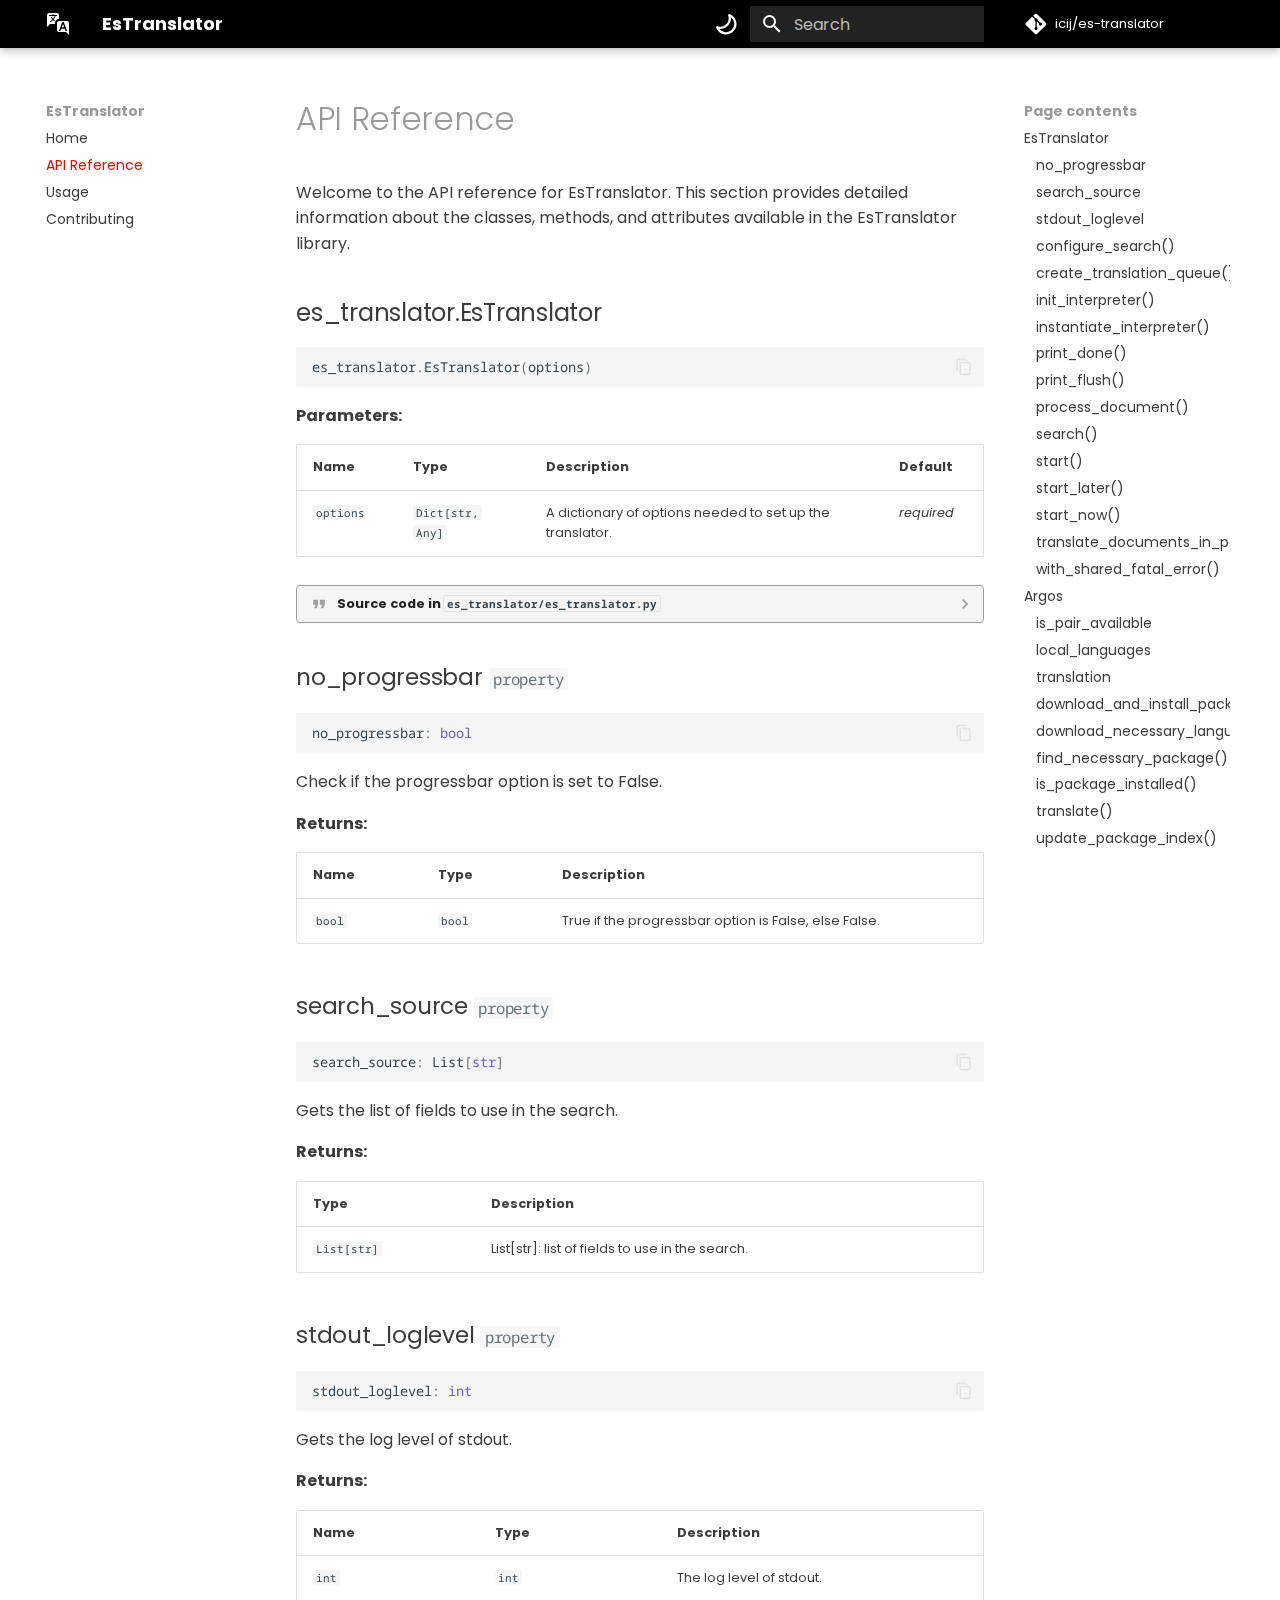
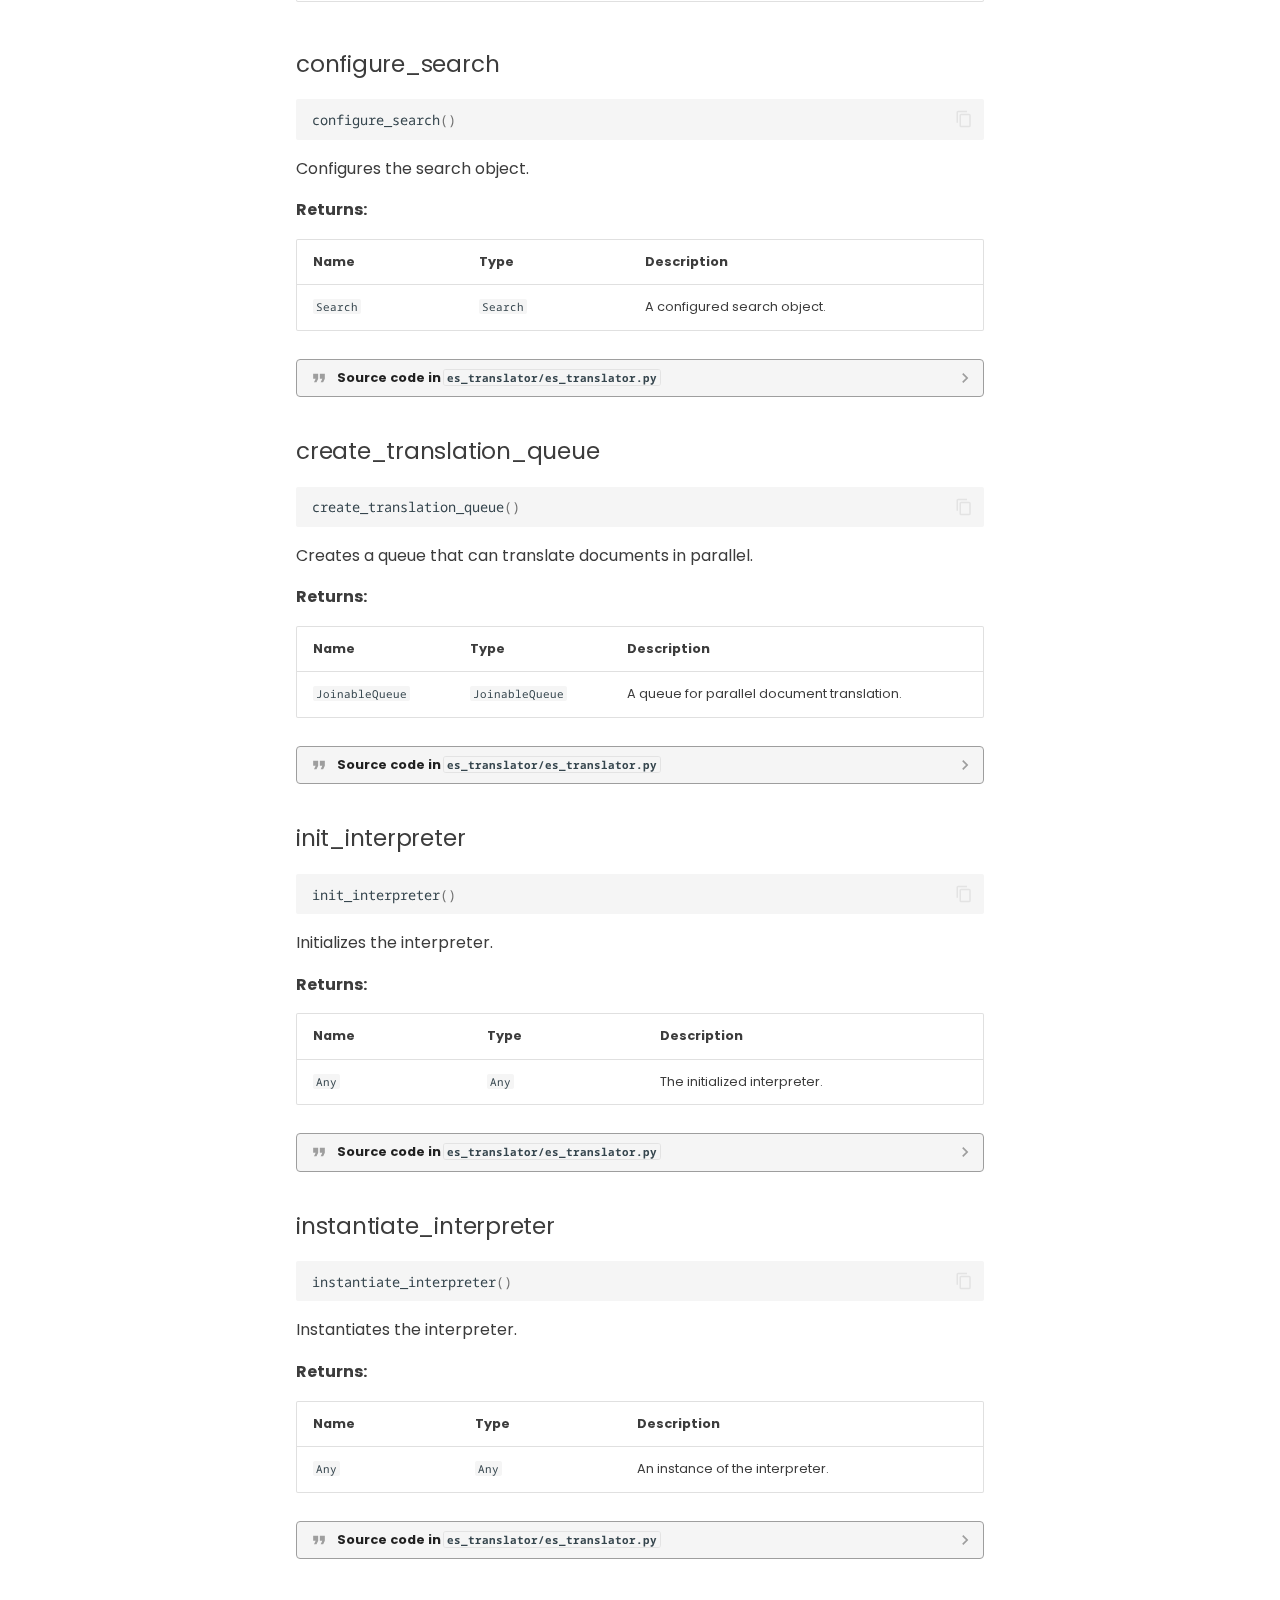
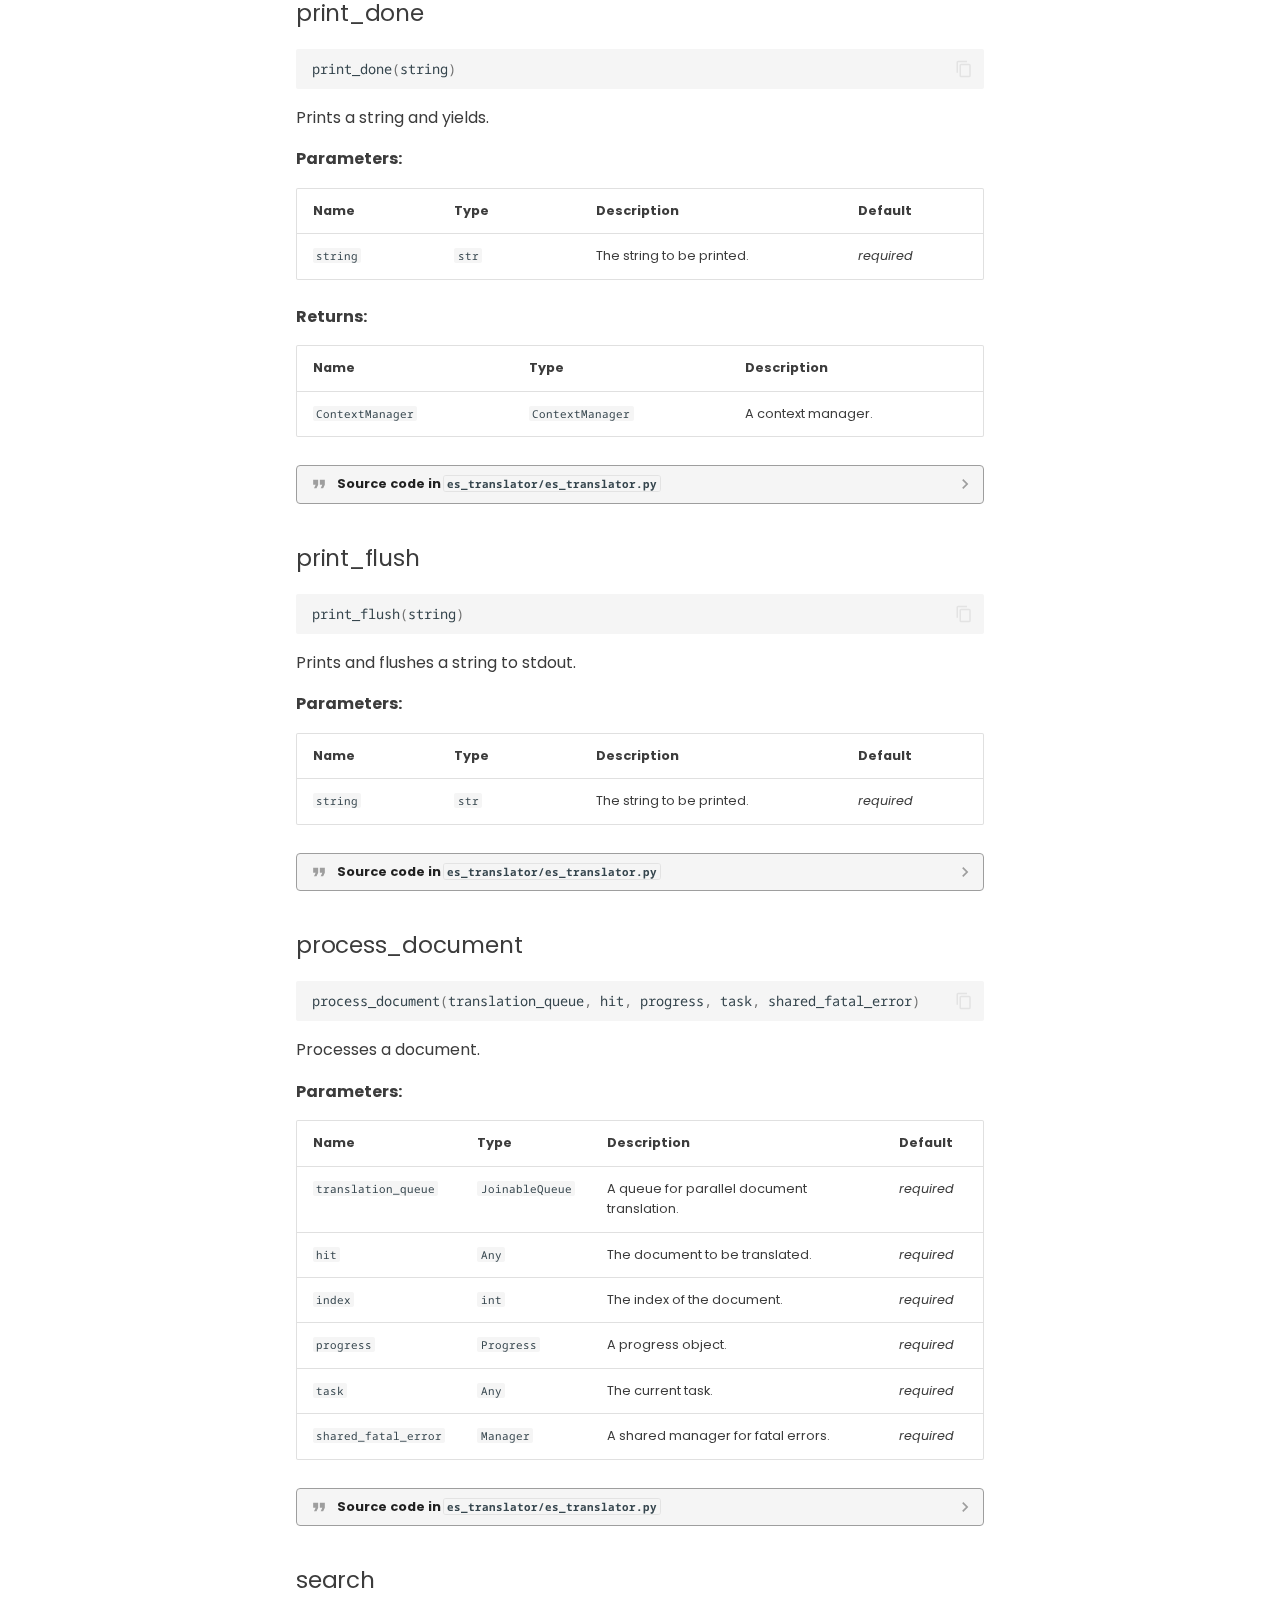
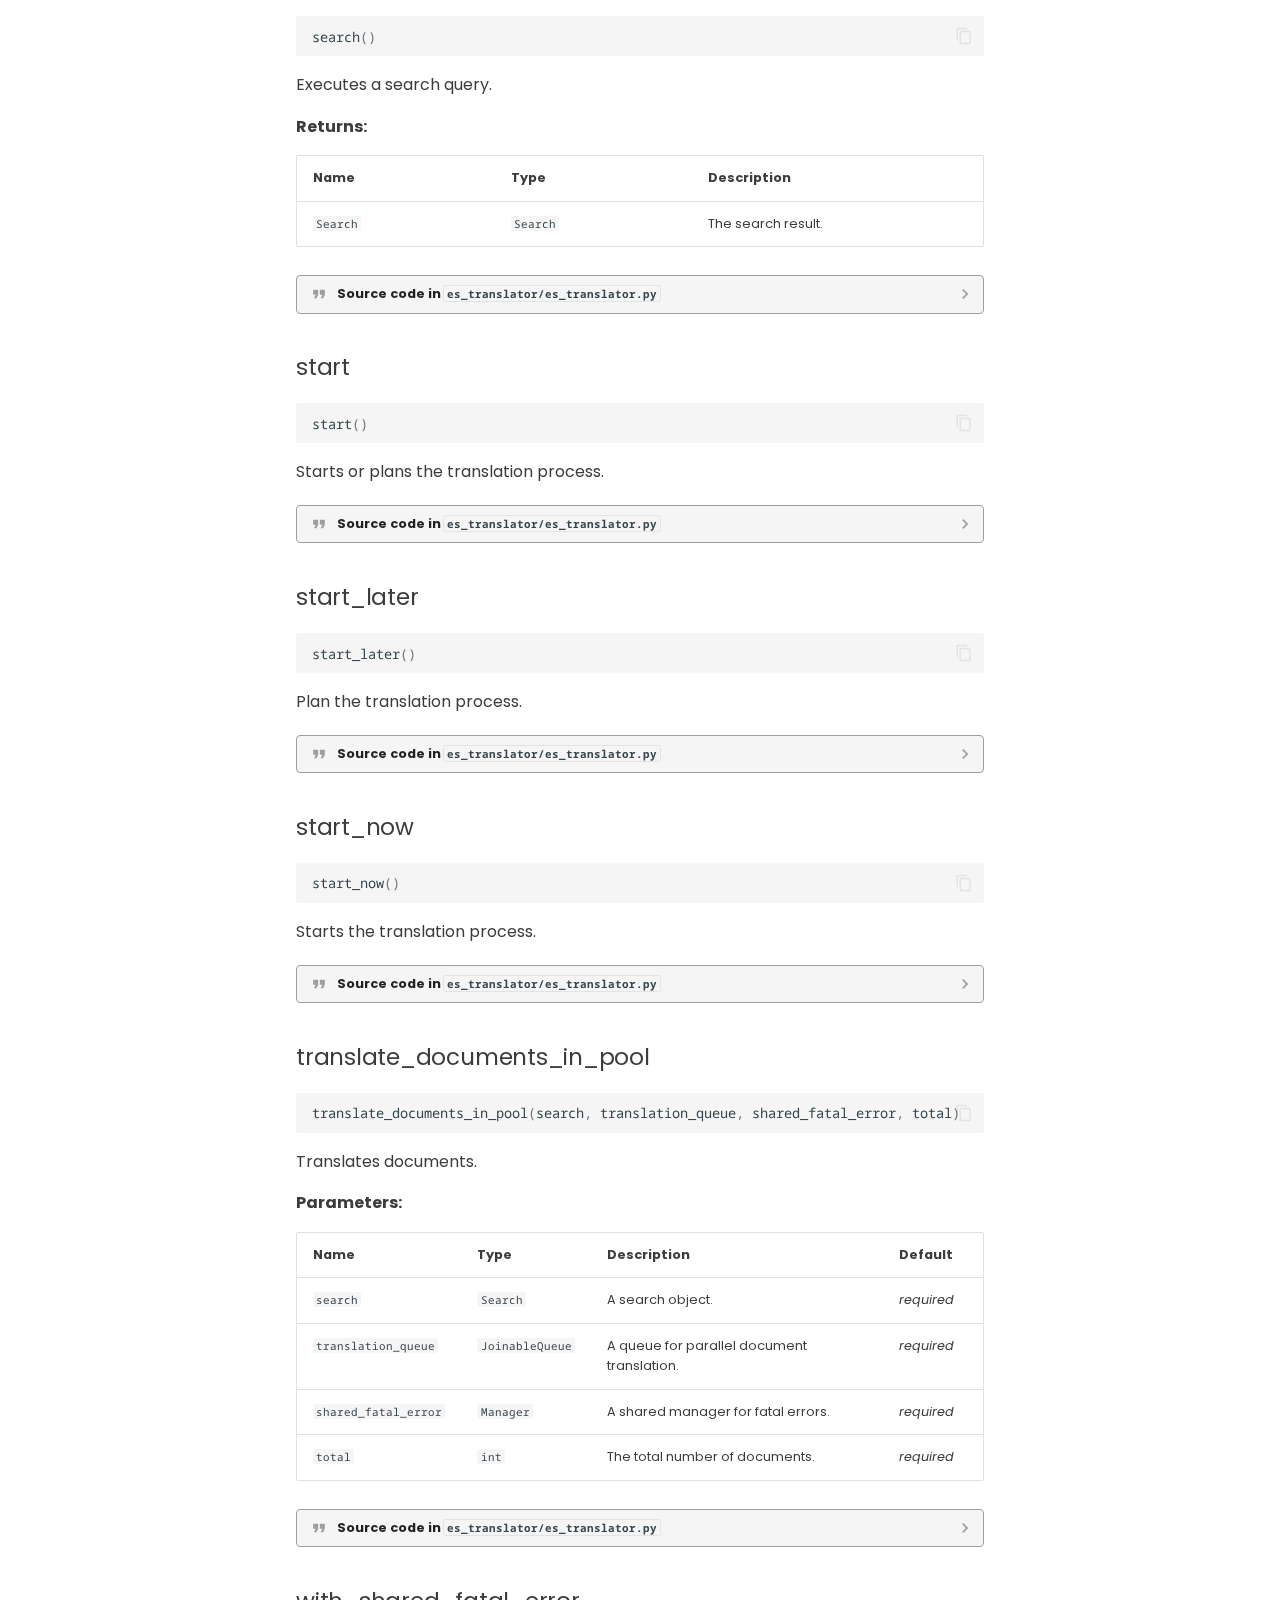
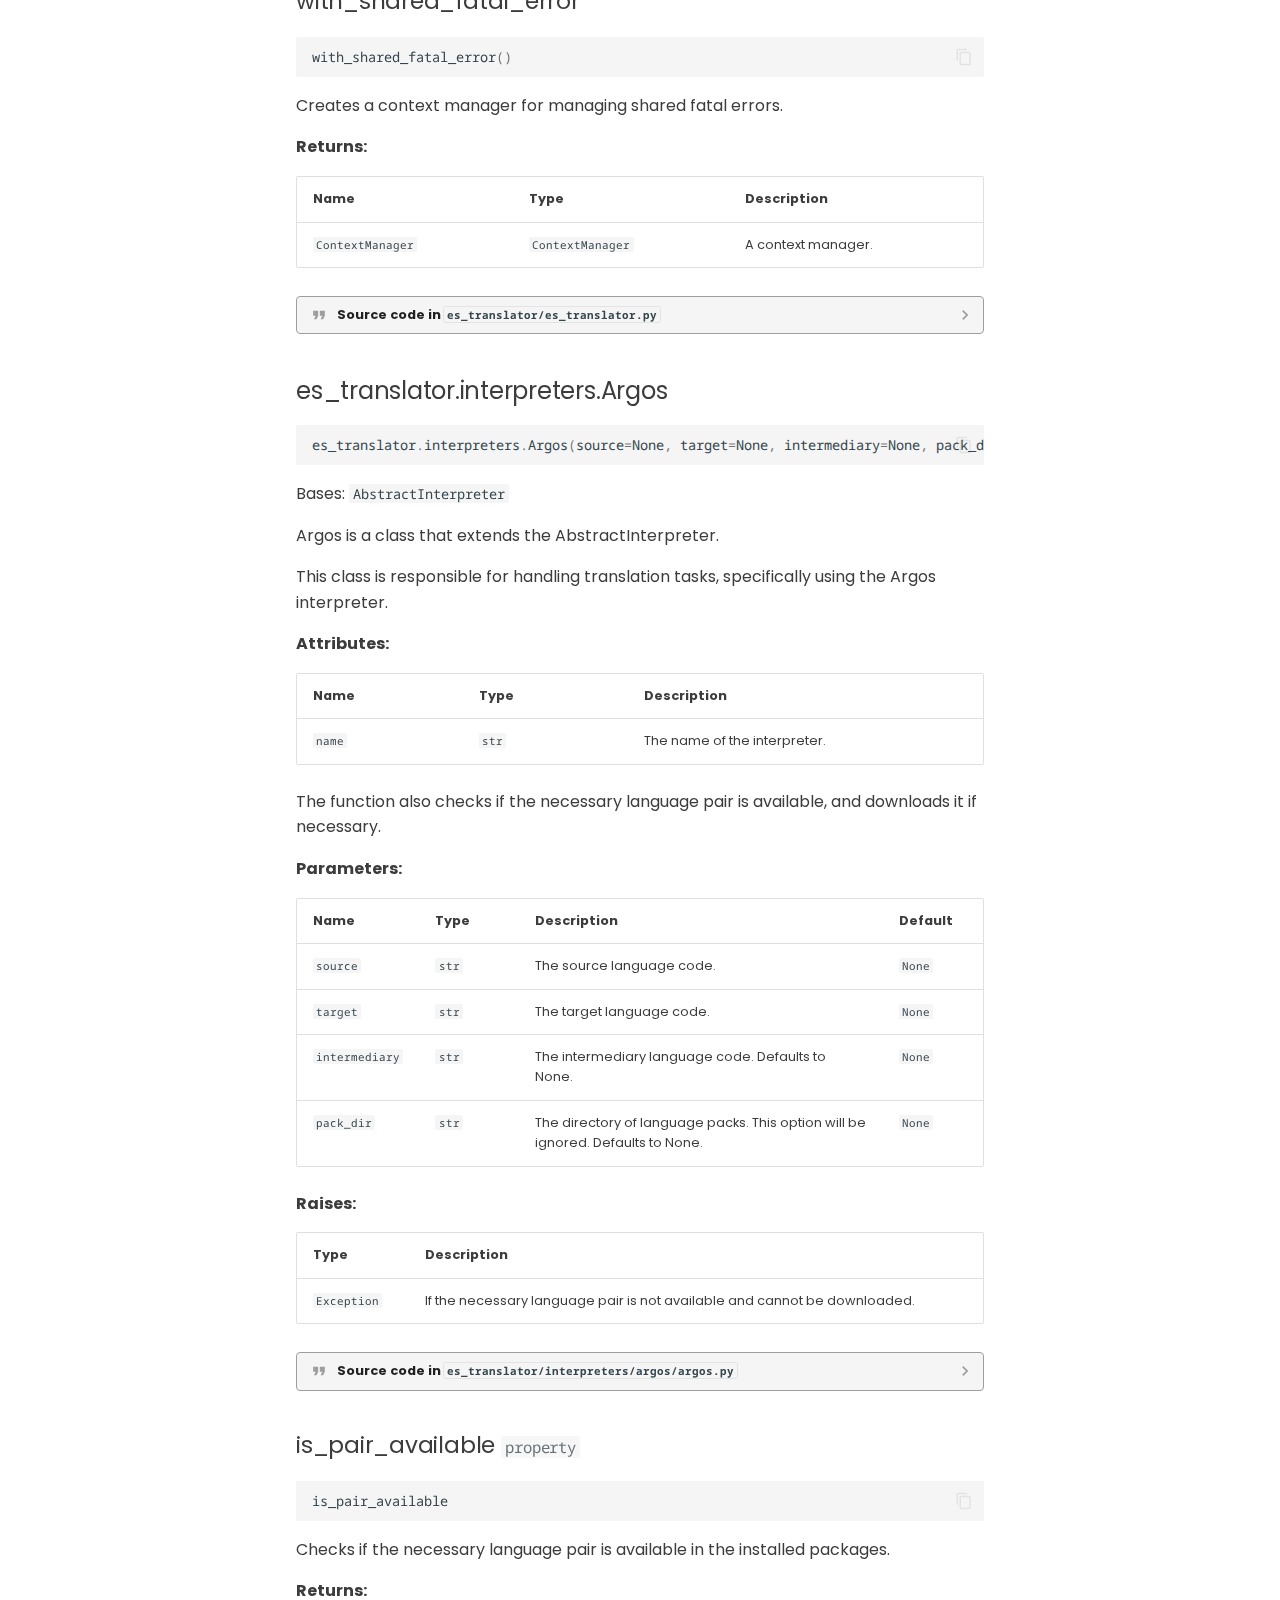
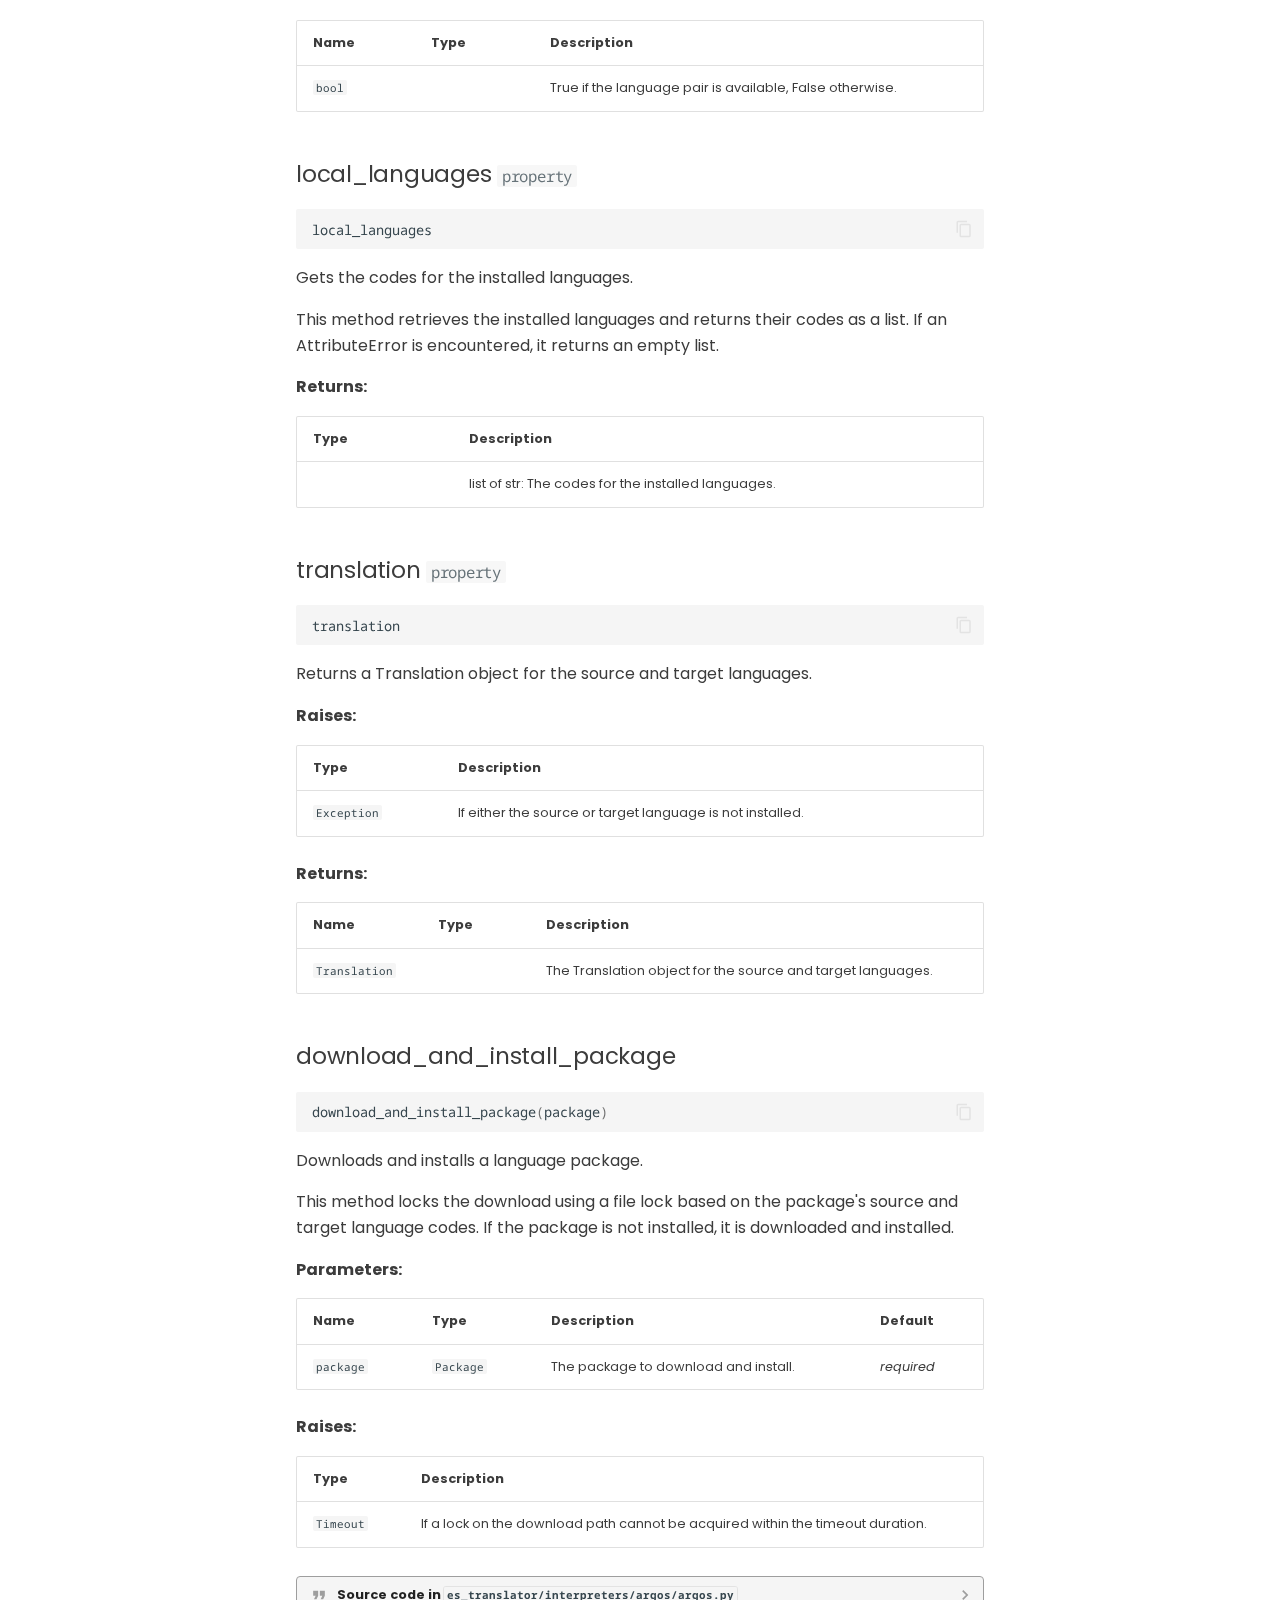
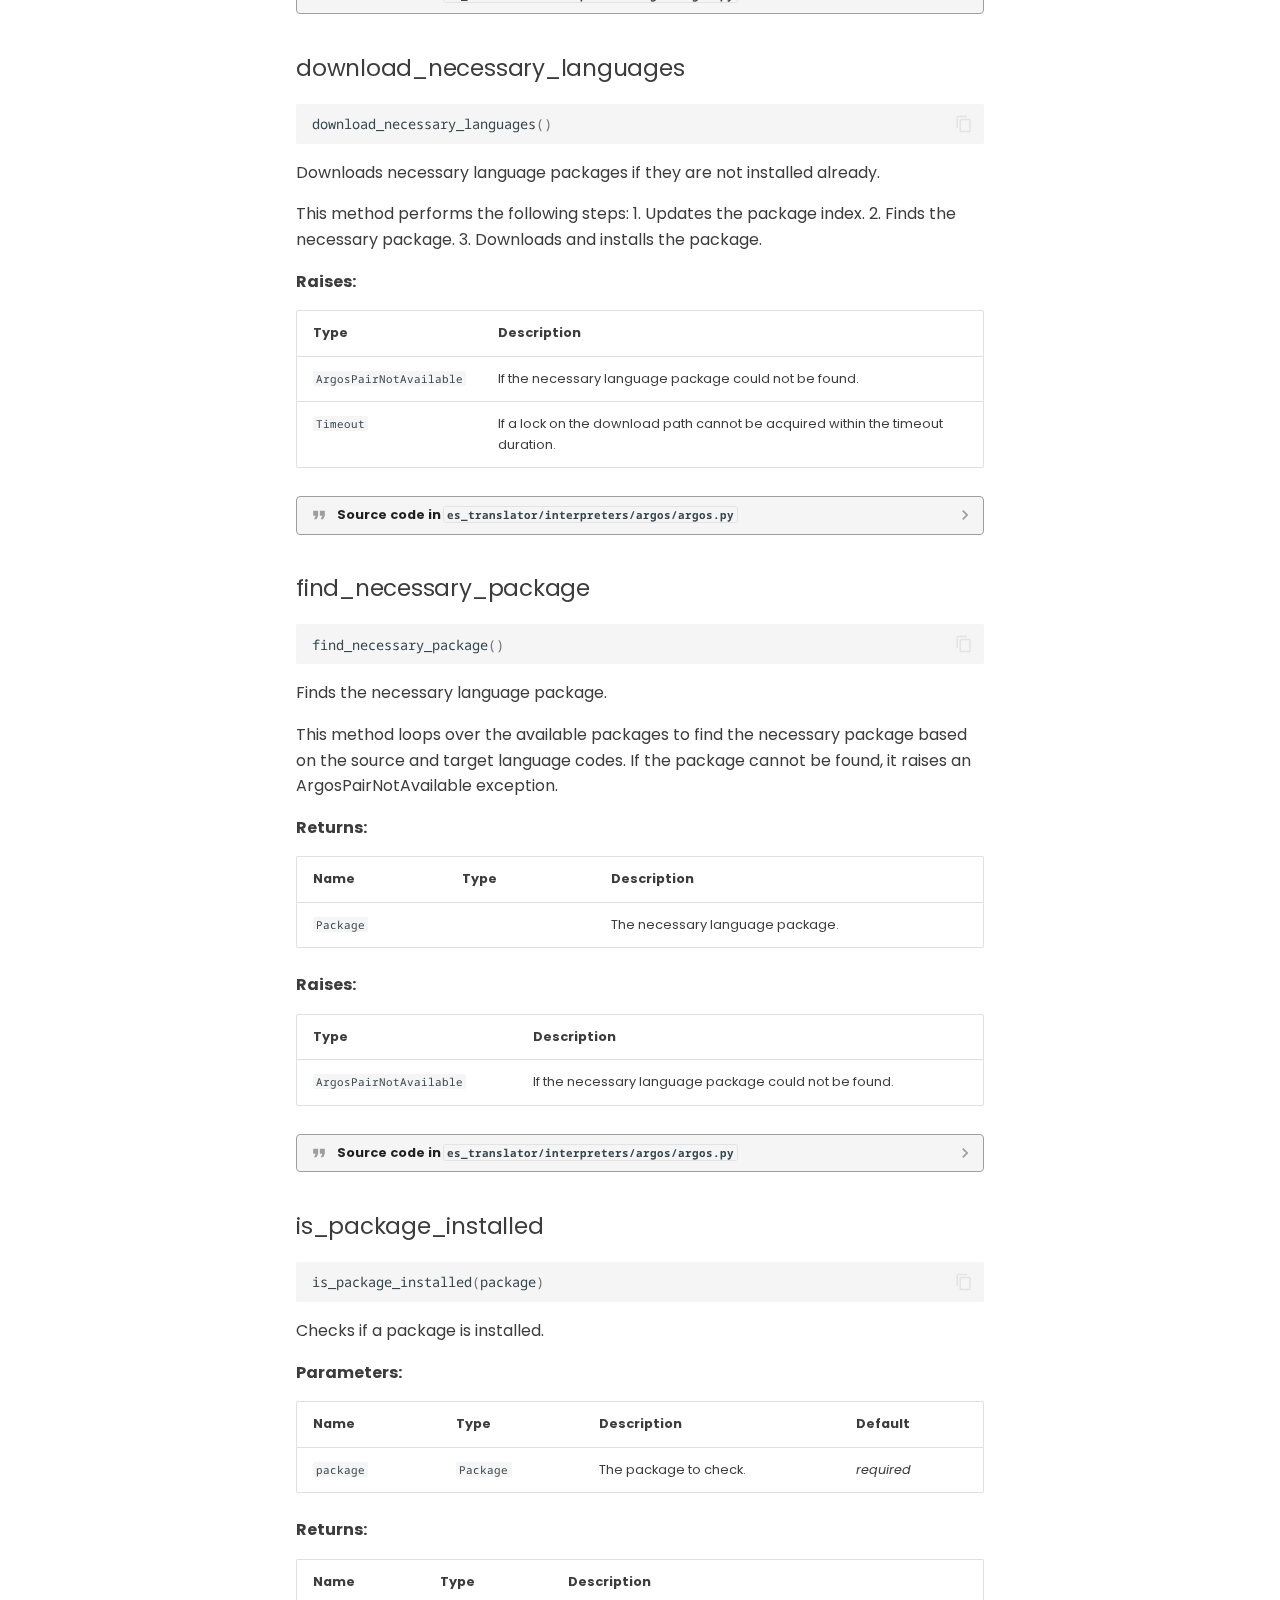
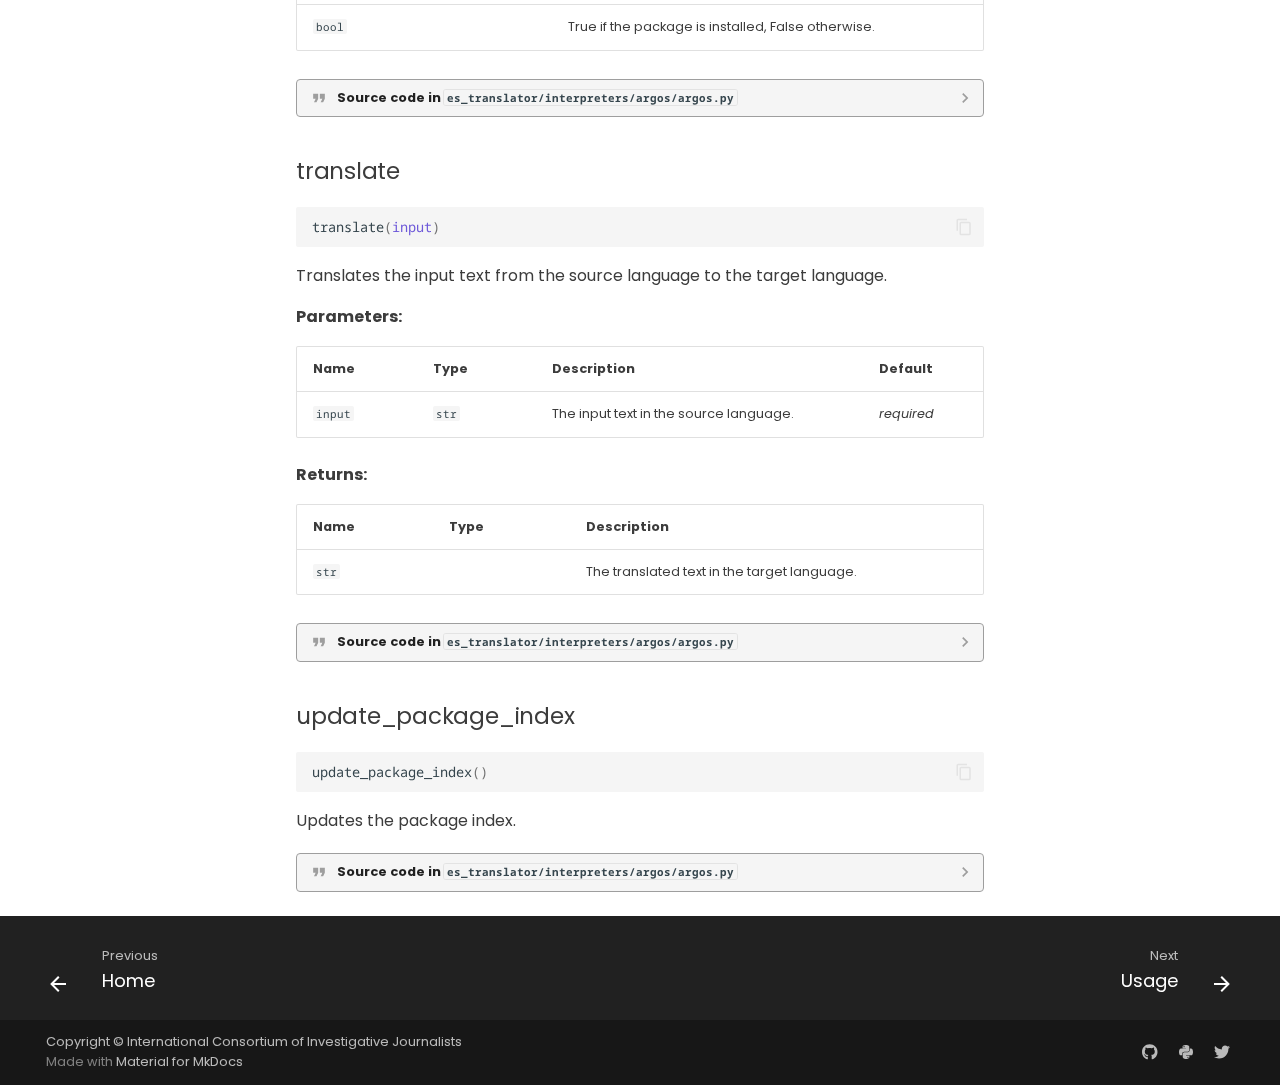
==== commit 856a9c0d: "Deployed d87e5ba with MkDocs version: 1.4.3" ====
--- a/api/index.html
+++ b/api/index.html
@@ -1,7 +1,5 @@
 <!doctype html><html lang=en class=no-js> <head><meta charset=utf-8><meta name=viewport content="width=device-width,initial-scale=1"><meta name=description content="A lazy yet bulletproof machine translation tool for Elastichsearch."><link rel=prev href=..><link href=../usage/ rel=next><link rel=icon href=..><meta name=generator content="mkdocs-1.4.3, mkdocs-material-9.1.16"><title>API Reference - EsTranslator</title><link rel=stylesheet href=../assets/stylesheets/main.26e3688c.min.css><link rel=stylesheet href=../assets/stylesheets/palette.ecc896b0.min.css><link rel=preconnect href=https://fonts.gstatic.com crossorigin><link rel=stylesheet href="https://fonts.googleapis.com/css?family=Poppins:300,300i,400,400i,700,700i%7CNoto+Sans+Mono:400,400i,700,700i&display=fallback"><style>:root{--md-text-font:"Poppins";--md-code-font:"Noto Sans Mono"}</style><link rel=stylesheet href=../assets/_mkdocstrings.css><link rel=stylesheet href=../stylesheets/extra.css><script>__md_scope=new URL("..",location),__md_hash=e=>[...e].reduce((e,_)=>(e<<5)-e+_.charCodeAt(0),0),__md_get=(e,_=localStorage,t=__md_scope)=>JSON.parse(_.getItem(t.pathname+"."+e)),__md_set=(e,_,t=localStorage,a=__md_scope)=>{try{t.setItem(a.pathname+"."+e,JSON.stringify(_))}catch(e){}}</script><meta property=og:type content=website><meta property=og:title content="API Reference - EsTranslator"><meta property=og:description content="A lazy yet bulletproof machine translation tool for Elastichsearch."><meta property=og:image content=./assets/images/social/api.png><meta property=og:image:type content=image/png><meta property=og:image:width content=1200><meta property=og:image:height content=630><meta property=og:url content=None><meta name=twitter:card content=summary_large_image><meta name=twitter:title content="API Reference - EsTranslator"><meta name=twitter:description content="A lazy yet bulletproof machine translation tool for Elastichsearch."><meta name=twitter:image content=./assets/images/social/api.png></head> <body dir=ltr data-md-color-scheme=icij-light data-md-color-primary=indigo data-md-color-accent=indigo> <script>var palette=__md_get("__palette");if(palette&&"object"==typeof palette.color)for(var key of Object.keys(palette.color))document.body.setAttribute("data-md-color-"+key,palette.color[key])</script> <input class=md-toggle data-md-toggle=drawer type=checkbox id=__drawer autocomplete=off> <input class=md-toggle data-md-toggle=search type=checkbox id=__search autocomplete=off> <label class=md-overlay for=__drawer></label> <div data-md-component=skip> <a href=#api-reference class=md-skip> Skip to content </a> </div> <div data-md-component=announce> </div> <header class="md-header md-header--shadow" data-md-component=header> <nav class="md-header__inner md-grid" aria-label=Header> <a href=.. title=EsTranslator class="md-header__button md-logo" aria-label=EsTranslator data-md-component=logo> <svg xmlns=http://www.w3.org/2000/svg viewbox="0 0 24 24"><path d="M11 1H3c-1.1 0-2 .9-2 2v12l3-3h5v-1c0-2.2 1.79-4 4-4V3c0-1.1-.9-2-2-2m0 3H9.5c-.34 1.19-.96 2.3-1.82 3.26l-.02.02 1.26 1.25-.37 1.01L7 8l-2.5 2.5-.69-.73 2.53-2.49A8.58 8.58 0 0 1 4.86 5h.99c.31.6.69 1.17 1.15 1.68A7.69 7.69 0 0 0 8.57 4H3V3h3.5V2h1v1H11v1m10 5h-8c-1.1 0-2 .9-2 2v7c0 1.1.9 2 2 2h7l3 3V11c0-1.1-.9-2-2-2m-1.37 10-.85-2.25h-3.56L14.38 19h-1.5l3.37-9h1.5l3.38 9h-1.5M17 12l1.22 3.25h-2.43L17 12Z"/></svg> </a> <label class="md-header__button md-icon" for=__drawer> <svg xmlns=http://www.w3.org/2000/svg viewbox="0 0 24 24"><path d="M3 6h18v2H3V6m0 5h18v2H3v-2m0 5h18v2H3v-2Z"/></svg> </label> <div class=md-header__title data-md-component=header-title> <div class=md-header__ellipsis> <div class=md-header__topic> <span class=md-ellipsis> EsTranslator </span> </div> <div class=md-header__topic data-md-component=header-topic> <span class=md-ellipsis> API Reference </span> </div> </div> </div> <form class=md-header__option data-md-component=palette> <input class=md-option data-md-color-media="(prefers-color-scheme: light)" data-md-color-scheme=icij-light data-md-color-primary=indigo data-md-color-accent=indigo aria-label="Switch to dark theme" type=radio name=__palette id=__palette_1> <label class="md-header__button md-icon" title="Switch to dark theme" for=__palette_2 hidden> <svg xmlns=http://www.w3.org/2000/svg viewbox="0 0 16 16"><path d="M9.598 1.591a.749.749 0 0 1 .785-.175 7.001 7.001 0 1 1-8.967 8.967.75.75 0 0 1 .961-.96 5.5 5.5 0 0 0 7.046-7.046.75.75 0 0 1 .175-.786Zm1.616 1.945a7 7 0 0 1-7.678 7.678 5.499 5.499 0 1 0 7.678-7.678Z"/></svg> </label> <input class=md-option data-md-color-media="(prefers-color-scheme: dark)" data-md-color-scheme=icij-dark data-md-color-primary=indigo data-md-color-accent=indigo aria-label="Switch to light theme" type=radio name=__palette id=__palette_2> <label class="md-header__button md-icon" title="Switch to light theme" for=__palette_1 hidden> <svg xmlns=http://www.w3.org/2000/svg viewbox="0 0 16 16"><path d="M8 12a4 4 0 1 1 0-8 4 4 0 0 1 0 8Zm0-1.5a2.5 2.5 0 1 0 0-5 2.5 2.5 0 0 0 0 5Zm5.657-8.157a.75.75 0 0 1 0 1.061l-1.061 1.06a.749.749 0 0 1-1.275-.326.749.749 0 0 1 .215-.734l1.06-1.06a.75.75 0 0 1 1.06 0Zm-9.193 9.193a.75.75 0 0 1 0 1.06l-1.06 1.061a.75.75 0 1 1-1.061-1.06l1.06-1.061a.75.75 0 0 1 1.061 0ZM8 0a.75.75 0 0 1 .75.75v1.5a.75.75 0 0 1-1.5 0V.75A.75.75 0 0 1 8 0ZM3 8a.75.75 0 0 1-.75.75H.75a.75.75 0 0 1 0-1.5h1.5A.75.75 0 0 1 3 8Zm13 0a.75.75 0 0 1-.75.75h-1.5a.75.75 0 0 1 0-1.5h1.5A.75.75 0 0 1 16 8Zm-8 5a.75.75 0 0 1 .75.75v1.5a.75.75 0 0 1-1.5 0v-1.5A.75.75 0 0 1 8 13Zm3.536-1.464a.75.75 0 0 1 1.06 0l1.061 1.06a.75.75 0 0 1-1.06 1.061l-1.061-1.06a.75.75 0 0 1 0-1.061ZM2.343 2.343a.75.75 0 0 1 1.061 0l1.06 1.061a.751.751 0 0 1-.018 1.042.751.751 0 0 1-1.042.018l-1.06-1.06a.75.75 0 0 1 0-1.06Z"/></svg> </label> </form> <label class="md-header__button md-icon" for=__search> <svg xmlns=http://www.w3.org/2000/svg viewbox="0 0 24 24"><path d="M9.5 3A6.5 6.5 0 0 1 16 9.5c0 1.61-.59 3.09-1.56 4.23l.27.27h.79l5 5-1.5 1.5-5-5v-.79l-.27-.27A6.516 6.516 0 0 1 9.5 16 6.5 6.5 0 0 1 3 9.5 6.5 6.5 0 0 1 9.5 3m0 2C7 5 5 7 5 9.5S7 14 9.5 14 14 12 14 9.5 12 5 9.5 5Z"/></svg> </label> <div class=md-search data-md-component=search role=dialog> <label class=md-search__overlay for=__search></label> <div class=md-search__inner role=search> <form class=md-search__form name=search> <input type=text class=md-search__input name=query aria-label=Search placeholder=Search autocapitalize=off autocorrect=off autocomplete=off spellcheck=false data-md-component=search-query required> <label class="md-search__icon md-icon" for=__search> <svg xmlns=http://www.w3.org/2000/svg viewbox="0 0 24 24"><path d="M9.5 3A6.5 6.5 0 0 1 16 9.5c0 1.61-.59 3.09-1.56 4.23l.27.27h.79l5 5-1.5 1.5-5-5v-.79l-.27-.27A6.516 6.516 0 0 1 9.5 16 6.5 6.5 0 0 1 3 9.5 6.5 6.5 0 0 1 9.5 3m0 2C7 5 5 7 5 9.5S7 14 9.5 14 14 12 14 9.5 12 5 9.5 5Z"/></svg> <svg xmlns=http://www.w3.org/2000/svg viewbox="0 0 24 24"><path d="M20 11v2H8l5.5 5.5-1.42 1.42L4.16 12l7.92-7.92L13.5 5.5 8 11h12Z"/></svg> </label> <nav class=md-search__options aria-label=Search> <a href=javascript:void(0) class="md-search__icon md-icon" title=Share aria-label=Share data-clipboard data-clipboard-text data-md-component=search-share tabindex=-1> <svg xmlns=http://www.w3.org/2000/svg viewbox="0 0 24 24"><path d="M18 16.08c-.76 0-1.44.3-1.96.77L8.91 12.7c.05-.23.09-.46.09-.7 0-.24-.04-.47-.09-.7l7.05-4.11c.54.5 1.25.81 2.04.81a3 3 0 0 0 3-3 3 3 0 0 0-3-3 3 3 0 0 0-3 3c0 .24.04.47.09.7L8.04 9.81C7.5 9.31 6.79 9 6 9a3 3 0 0 0-3 3 3 3 0 0 0 3 3c.79 0 1.5-.31 2.04-.81l7.12 4.15c-.05.21-.08.43-.08.66 0 1.61 1.31 2.91 2.92 2.91 1.61 0 2.92-1.3 2.92-2.91A2.92 2.92 0 0 0 18 16.08Z"/></svg> </a> <button type=reset class="md-search__icon md-icon" title=Clear aria-label=Clear tabindex=-1> <svg xmlns=http://www.w3.org/2000/svg viewbox="0 0 24 24"><path d="M19 6.41 17.59 5 12 10.59 6.41 5 5 6.41 10.59 12 5 17.59 6.41 19 12 13.41 17.59 19 19 17.59 13.41 12 19 6.41Z"/></svg> </button> </nav> <div class=md-search__suggest data-md-component=search-suggest></div> </form> <div class=md-search__output> <div class=md-search__scrollwrap data-md-scrollfix> <div class=md-search-result data-md-component=search-result> <div class=md-search-result__meta> Initializing search </div> <ol class=md-search-result__list role=presentation></ol> </div> </div> </div> </div> </div> <div class=md-header__source> <a href=https://github.com/icij/es-translator title="Go to repository" class=md-source data-md-component=source> <div class="md-source__icon md-icon"> <svg xmlns=http://www.w3.org/2000/svg viewbox="0 0 448 512"><!-- Font Awesome Free 6.4.0 by @fontawesome - https://fontawesome.com License - https://fontawesome.com/license/free (Icons: CC BY 4.0, Fonts: SIL OFL 1.1, Code: MIT License) Copyright 2023 Fonticons, Inc.--><path d="M439.55 236.05 244 40.45a28.87 28.87 0 0 0-40.81 0l-40.66 40.63 51.52 51.52c27.06-9.14 52.68 16.77 43.39 43.68l49.66 49.66c34.23-11.8 61.18 31 35.47 56.69-26.49 26.49-70.21-2.87-56-37.34L240.22 199v121.85c25.3 12.54 22.26 41.85 9.08 55a34.34 34.34 0 0 1-48.55 0c-17.57-17.6-11.07-46.91 11.25-56v-123c-20.8-8.51-24.6-30.74-18.64-45L142.57 101 8.45 235.14a28.86 28.86 0 0 0 0 40.81l195.61 195.6a28.86 28.86 0 0 0 40.8 0l194.69-194.69a28.86 28.86 0 0 0 0-40.81z"/></svg> </div> <div class=md-source__repository> icij/es-translator </div> </a> </div> </nav> </header> <div class=md-container data-md-component=container> <main class=md-main data-md-component=main> <div class="md-main__inner md-grid"> <div class="md-sidebar md-sidebar--primary" data-md-component=sidebar data-md-type=navigation> <div class=md-sidebar__scrollwrap> <div class=md-sidebar__inner> <nav class="md-nav md-nav--primary" aria-label=Navigation data-md-level=0> <label class=md-nav__title for=__drawer> <a href=.. title=EsTranslator class="md-nav__button md-logo" aria-label=EsTranslator data-md-component=logo> <svg xmlns=http://www.w3.org/2000/svg viewbox="0 0 24 24"><path d="M11 1H3c-1.1 0-2 .9-2 2v12l3-3h5v-1c0-2.2 1.79-4 4-4V3c0-1.1-.9-2-2-2m0 3H9.5c-.34 1.19-.96 2.3-1.82 3.26l-.02.02 1.26 1.25-.37 1.01L7 8l-2.5 2.5-.69-.73 2.53-2.49A8.58 8.58 0 0 1 4.86 5h.99c.31.6.69 1.17 1.15 1.68A7.69 7.69 0 0 0 8.57 4H3V3h3.5V2h1v1H11v1m10 5h-8c-1.1 0-2 .9-2 2v7c0 1.1.9 2 2 2h7l3 3V11c0-1.1-.9-2-2-2m-1.37 10-.85-2.25h-3.56L14.38 19h-1.5l3.37-9h1.5l3.38 9h-1.5M17 12l1.22 3.25h-2.43L17 12Z"/></svg> </a> EsTranslator </label> <div class=md-nav__source> <a href=https://github.com/icij/es-translator title="Go to repository" class=md-source data-md-component=source> <div class="md-source__icon md-icon"> <svg xmlns=http://www.w3.org/2000/svg viewbox="0 0 448 512"><!-- Font Awesome Free 6.4.0 by @fontawesome - https://fontawesome.com License - https://fontawesome.com/license/free (Icons: CC BY 4.0, Fonts: SIL OFL 1.1, Code: MIT License) Copyright 2023 Fonticons, Inc.--><path d="M439.55 236.05 244 40.45a28.87 28.87 0 0 0-40.81 0l-40.66 40.63 51.52 51.52c27.06-9.14 52.68 16.77 43.39 43.68l49.66 49.66c34.23-11.8 61.18 31 35.47 56.69-26.49 26.49-70.21-2.87-56-37.34L240.22 199v121.85c25.3 12.54 22.26 41.85 9.08 55a34.34 34.34 0 0 1-48.55 0c-17.57-17.6-11.07-46.91 11.25-56v-123c-20.8-8.51-24.6-30.74-18.64-45L142.57 101 8.45 235.14a28.86 28.86 0 0 0 0 40.81l195.61 195.6a28.86 28.86 0 0 0 40.8 0l194.69-194.69a28.86 28.86 0 0 0 0-40.81z"/></svg> </div> <div class=md-source__repository> icij/es-translator </div> </a> </div> <ul class=md-nav__list data-md-scrollfix> <li class=md-nav__item> <a href=.. class=md-nav__link> Home </a> </li> <li class="md-nav__item md-nav__item--active"> <input class="md-nav__toggle md-toggle" type=checkbox id=__toc> <label class="md-nav__link md-nav__link--active" for=__toc> API Reference <span class="md-nav__icon md-icon"></span> </label> <a href=./ class="md-nav__link md-nav__link--active"> API Reference </a> <nav class="md-nav md-nav--secondary" aria-label="Page contents"> <label class=md-nav__title for=__toc> <span class="md-nav__icon md-icon"></span> Page contents </label> <ul class=md-nav__list data-md-component=toc data-md-scrollfix> <li class=md-nav__item> <a href=#es_translator.EsTranslator class=md-nav__link> EsTranslator </a> <nav class=md-nav aria-label=EsTranslator> <ul class=md-nav__list> <li class=md-nav__item> <a href=#es_translator.es_translator.EsTranslator.no_progressbar class=md-nav__link> no_progressbar </a> </li> <li class=md-nav__item> <a href=#es_translator.es_translator.EsTranslator.search_source class=md-nav__link> search_source </a> </li> <li class=md-nav__item> <a href=#es_translator.es_translator.EsTranslator.stdout_loglevel class=md-nav__link> stdout_loglevel </a> </li> <li class=md-nav__item> <a href=#es_translator.es_translator.EsTranslator.configure_search class=md-nav__link> configure_search() </a> </li> <li class=md-nav__item> <a href=#es_translator.es_translator.EsTranslator.create_translation_queue class=md-nav__link> create_translation_queue() </a> </li> <li class=md-nav__item> <a href=#es_translator.es_translator.EsTranslator.init_interpreter class=md-nav__link> init_interpreter() </a> </li> <li class=md-nav__item> <a href=#es_translator.es_translator.EsTranslator.instantiate_interpreter class=md-nav__link> instantiate_interpreter() </a> </li> <li class=md-nav__item> <a href=#es_translator.es_translator.EsTranslator.print_done class=md-nav__link> print_done() </a> </li> <li class=md-nav__item> <a href=#es_translator.es_translator.EsTranslator.print_flush class=md-nav__link> print_flush() </a> </li> <li class=md-nav__item> <a href=#es_translator.es_translator.EsTranslator.process_document class=md-nav__link> process_document() </a> </li> <li class=md-nav__item> <a href=#es_translator.es_translator.EsTranslator.search class=md-nav__link> search() </a> </li> <li class=md-nav__item> <a href=#es_translator.es_translator.EsTranslator.start class=md-nav__link> start() </a> </li> <li class=md-nav__item> <a href=#es_translator.es_translator.EsTranslator.start_later class=md-nav__link> start_later() </a> </li> <li class=md-nav__item> <a href=#es_translator.es_translator.EsTranslator.start_now class=md-nav__link> start_now() </a> </li> <li class=md-nav__item> <a href=#es_translator.es_translator.EsTranslator.translate_documents_in_pool class=md-nav__link> translate_documents_in_pool() </a> </li> <li class=md-nav__item> <a href=#es_translator.es_translator.EsTranslator.with_shared_fatal_error class=md-nav__link> with_shared_fatal_error() </a> </li> </ul> </nav> </li> <li class=md-nav__item> <a href=#es_translator.interpreters.Argos class=md-nav__link> Argos </a> <nav class=md-nav aria-label=Argos> <ul class=md-nav__list> <li class=md-nav__item> <a href=#es_translator.interpreters.argos.argos.Argos.is_pair_available class=md-nav__link> is_pair_available </a> </li> <li class=md-nav__item> <a href=#es_translator.interpreters.argos.argos.Argos.local_languages class=md-nav__link> local_languages </a> </li> <li class=md-nav__item> <a href=#es_translator.interpreters.argos.argos.Argos.translation class=md-nav__link> translation </a> </li> <li class=md-nav__item> <a href=#es_translator.interpreters.argos.argos.Argos.download_and_install_package class=md-nav__link> download_and_install_package() </a> </li> <li class=md-nav__item> <a href=#es_translator.interpreters.argos.argos.Argos.download_necessary_languages class=md-nav__link> download_necessary_languages() </a> </li> <li class=md-nav__item> <a href=#es_translator.interpreters.argos.argos.Argos.find_necessary_package class=md-nav__link> find_necessary_package() </a> </li> <li class=md-nav__item> <a href=#es_translator.interpreters.argos.argos.Argos.is_package_installed class=md-nav__link> is_package_installed() </a> </li> <li class=md-nav__item> <a href=#es_translator.interpreters.argos.argos.Argos.translate class=md-nav__link> translate() </a> </li> <li class=md-nav__item> <a href=#es_translator.interpreters.argos.argos.Argos.update_package_index class=md-nav__link> update_package_index() </a> </li> </ul> </nav> </li> </ul> </nav> </li> <li class=md-nav__item> <a href=../usage/ class=md-nav__link> Usage </a> </li> <li class=md-nav__item> <a href=../contributing/ class=md-nav__link> Contributing </a> </li> </ul> </nav> </div> </div> </div> <div class="md-sidebar md-sidebar--secondary" data-md-component=sidebar data-md-type=toc> <div class=md-sidebar__scrollwrap> <div class=md-sidebar__inner> <nav class="md-nav md-nav--secondary" aria-label="Page contents"> <label class=md-nav__title for=__toc> <span class="md-nav__icon md-icon"></span> Page contents </label> <ul class=md-nav__list data-md-component=toc data-md-scrollfix> <li class=md-nav__item> <a href=#es_translator.EsTranslator class=md-nav__link> EsTranslator </a> <nav class=md-nav aria-label=EsTranslator> <ul class=md-nav__list> <li class=md-nav__item> <a href=#es_translator.es_translator.EsTranslator.no_progressbar class=md-nav__link> no_progressbar </a> </li> <li class=md-nav__item> <a href=#es_translator.es_translator.EsTranslator.search_source class=md-nav__link> search_source </a> </li> <li class=md-nav__item> <a href=#es_translator.es_translator.EsTranslator.stdout_loglevel class=md-nav__link> stdout_loglevel </a> </li> <li class=md-nav__item> <a href=#es_translator.es_translator.EsTranslator.configure_search class=md-nav__link> configure_search() </a> </li> <li class=md-nav__item> <a href=#es_translator.es_translator.EsTranslator.create_translation_queue class=md-nav__link> create_translation_queue() </a> </li> <li class=md-nav__item> <a href=#es_translator.es_translator.EsTranslator.init_interpreter class=md-nav__link> init_interpreter() </a> </li> <li class=md-nav__item> <a href=#es_translator.es_translator.EsTranslator.instantiate_interpreter class=md-nav__link> instantiate_interpreter() </a> </li> <li class=md-nav__item> <a href=#es_translator.es_translator.EsTranslator.print_done class=md-nav__link> print_done() </a> </li> <li class=md-nav__item> <a href=#es_translator.es_translator.EsTranslator.print_flush class=md-nav__link> print_flush() </a> </li> <li class=md-nav__item> <a href=#es_translator.es_translator.EsTranslator.process_document class=md-nav__link> process_document() </a> </li> <li class=md-nav__item> <a href=#es_translator.es_translator.EsTranslator.search class=md-nav__link> search() </a> </li> <li class=md-nav__item> <a href=#es_translator.es_translator.EsTranslator.start class=md-nav__link> start() </a> </li> <li class=md-nav__item> <a href=#es_translator.es_translator.EsTranslator.start_later class=md-nav__link> start_later() </a> </li> <li class=md-nav__item> <a href=#es_translator.es_translator.EsTranslator.start_now class=md-nav__link> start_now() </a> </li> <li class=md-nav__item> <a href=#es_translator.es_translator.EsTranslator.translate_documents_in_pool class=md-nav__link> translate_documents_in_pool() </a> </li> <li class=md-nav__item> <a href=#es_translator.es_translator.EsTranslator.with_shared_fatal_error class=md-nav__link> with_shared_fatal_error() </a> </li> </ul> </nav> </li> <li class=md-nav__item> <a href=#es_translator.interpreters.Argos class=md-nav__link> Argos </a> <nav class=md-nav aria-label=Argos> <ul class=md-nav__list> <li class=md-nav__item> <a href=#es_translator.interpreters.argos.argos.Argos.is_pair_available class=md-nav__link> is_pair_available </a> </li> <li class=md-nav__item> <a href=#es_translator.interpreters.argos.argos.Argos.local_languages class=md-nav__link> local_languages </a> </li> <li class=md-nav__item> <a href=#es_translator.interpreters.argos.argos.Argos.translation class=md-nav__link> translation </a> </li> <li class=md-nav__item> <a href=#es_translator.interpreters.argos.argos.Argos.download_and_install_package class=md-nav__link> download_and_install_package() </a> </li> <li class=md-nav__item> <a href=#es_translator.interpreters.argos.argos.Argos.download_necessary_languages class=md-nav__link> download_necessary_languages() </a> </li> <li class=md-nav__item> <a href=#es_translator.interpreters.argos.argos.Argos.find_necessary_package class=md-nav__link> find_necessary_package() </a> </li> <li class=md-nav__item> <a href=#es_translator.interpreters.argos.argos.Argos.is_package_installed class=md-nav__link> is_package_installed() </a> </li> <li class=md-nav__item> <a href=#es_translator.interpreters.argos.argos.Argos.translate class=md-nav__link> translate() </a> </li> <li class=md-nav__item> <a href=#es_translator.interpreters.argos.argos.Argos.update_package_index class=md-nav__link> update_package_index() </a> </li> </ul> </nav> </li> </ul> </nav> </div> </div> </div> <div class=md-content data-md-component=content> <article class="md-content__inner md-typeset"> <h1 id=api-reference>API Reference<a class=headerlink href=#api-reference title="Permanent link">&para;</a></h1> <p>Welcome to the API reference for EsTranslator. This section provides detailed information about the classes, methods, and attributes available in the EsTranslator library.</p> <div class="doc doc-object doc-class"> <h2 id=es_translator.EsTranslator class="doc doc-heading"> <span class="doc doc-object-name doc-class-name">es_translator.EsTranslator</span> <a href=#es_translator.EsTranslator class=headerlink title="Permanent link">&para;</a></h2> <div class=highlight><pre><span></span><code><span class=n>es_translator</span><span class=o>.</span><span class=n>EsTranslator</span><span class=p>(</span><span class=n>options</span><span class=p>)</span>
-</code></pre></div> <div class="doc doc-contents first"> <p><strong>Parameters:</strong></p> <table> <thead> <tr> <th>Name</th> <th>Type</th> <th>Description</th> <th>Default</th> </tr> </thead> <tbody> <tr> <td><code>options</code></td> <td> <code><span title="typing.Dict">Dict</span>[str, <span title="typing.Any">Any</span>]</code> </td> <td> <div class=doc-md-description> <p>A dictionary of options needed to set up the translator.</p> </div> </td> <td> <em>required</em> </td> </tr> </tbody> </table> <details class=quote> <summary>Source code in <code>es_translator/es_translator.py</code></summary> <div class=highlight><table class=highlighttable><tr><td class=linenos><div class=linenodiv><pre><span></span><span class=normal>21</span>
-<span class=normal>22</span>
-<span class=normal>23</span>
+</code></pre></div> <div class="doc doc-contents first"> <p><strong>Parameters:</strong></p> <table> <thead> <tr> <th>Name</th> <th>Type</th> <th>Description</th> <th>Default</th> </tr> </thead> <tbody> <tr> <td><code>options</code></td> <td> <code><span title="typing.Dict">Dict</span>[str, <span title="typing.Any">Any</span>]</code> </td> <td> <div class=doc-md-description> <p>A dictionary of options needed to set up the translator.</p> </div> </td> <td> <em>required</em> </td> </tr> </tbody> </table> <details class=quote> <summary>Source code in <code>es_translator/es_translator.py</code></summary> <div class=highlight><table class=highlighttable><tr><td class=linenos><div class=linenodiv><pre><span></span><span class=normal>23</span>
 <span class=normal>24</span>
 <span class=normal>25</span>
 <span class=normal>26</span>
@@ -21,7 +19,10 @@
 <span class=normal>40</span>
 <span class=normal>41</span>
 <span class=normal>42</span>
-<span class=normal>43</span></pre></div></td><td class=code><div><pre><span></span><code><span class=k>def</span> <span class=fm>__init__</span><span class=p>(</span><span class=bp>self</span><span class=p>,</span> <span class=n>options</span><span class=p>:</span> <span class=n>Dict</span><span class=p>[</span><span class=nb>str</span><span class=p>,</span> <span class=n>Any</span><span class=p>]):</span>
+<span class=normal>43</span>
+<span class=normal>44</span>
+<span class=normal>45</span>
+<span class=normal>46</span></pre></div></td><td class=code><div><pre><span></span><code><span class=k>def</span> <span class=fm>__init__</span><span class=p>(</span><span class=bp>self</span><span class=p>,</span> <span class=n>options</span><span class=p>:</span> <span class=n>Dict</span><span class=p>[</span><span class=nb>str</span><span class=p>,</span> <span class=n>Any</span><span class=p>]):</span>
 <span class=w>    </span><span class=sd>&quot;&quot;&quot;Initialize the Elasticsearch translator.</span>
 
 <span class=sd>    Args:</span>
@@ -43,21 +44,22 @@
     <span class=bp>self</span><span class=o>.</span><span class=n>throttle</span> <span class=o>=</span> <span class=n>options</span><span class=p>[</span><span class=s1>&#39;throttle&#39;</span><span class=p>]</span>
     <span class=bp>self</span><span class=o>.</span><span class=n>progressbar</span> <span class=o>=</span> <span class=n>options</span><span class=o>.</span><span class=n>get</span><span class=p>(</span><span class=s1>&#39;progressbar&#39;</span><span class=p>,</span> <span class=kc>False</span><span class=p>)</span>
     <span class=bp>self</span><span class=o>.</span><span class=n>interpreter_name</span> <span class=o>=</span> <span class=n>options</span><span class=p>[</span><span class=s1>&#39;interpreter&#39;</span><span class=p>]</span>
+    <span class=bp>self</span><span class=o>.</span><span class=n>max_content_length</span> <span class=o>=</span> <span class=n>options</span><span class=o>.</span><span class=n>get</span><span class=p>(</span><span class=s1>&#39;max_content_length&#39;</span><span class=p>,</span> <span class=o>-</span><span class=mi>1</span><span class=p>)</span>
     <span class=bp>self</span><span class=o>.</span><span class=n>plan</span> <span class=o>=</span> <span class=n>options</span><span class=o>.</span><span class=n>get</span><span class=p>(</span><span class=s1>&#39;plan&#39;</span><span class=p>,</span> <span class=kc>False</span><span class=p>)</span>
 </code></pre></div></td></tr></table></div> </details> <div class="doc doc-children"> <div class="doc doc-object doc-attribute"> <h3 id=es_translator.es_translator.EsTranslator.no_progressbar class="doc doc-heading"> <span class="doc doc-object-name doc-attribute-name">no_progressbar</span> <span class="doc doc-labels"> <small class="doc doc-label doc-label-property"><code>property</code></small> </span> <a href=#es_translator.es_translator.EsTranslator.no_progressbar class=headerlink title="Permanent link">&para;</a></h3> <div class=highlight><pre><span></span><code><span class=n>no_progressbar</span><span class=p>:</span> <span class=nb>bool</span>
 </code></pre></div> <div class="doc doc-contents "> <p>Check if the progressbar option is set to False.</p> <p><strong>Returns:</strong></p> <table> <thead> <tr> <th>Name</th> <th>Type</th> <th>Description</th> </tr> </thead> <tbody> <tr> <td><code>bool</code></td> <td> <code>bool</code> </td> <td> <div class=doc-md-description> <p>True if the progressbar option is False, else False.</p> </div> </td> </tr> </tbody> </table> </div> </div> <div class="doc doc-object doc-attribute"> <h3 id=es_translator.es_translator.EsTranslator.search_source class="doc doc-heading"> <span class="doc doc-object-name doc-attribute-name">search_source</span> <span class="doc doc-labels"> <small class="doc doc-label doc-label-property"><code>property</code></small> </span> <a href=#es_translator.es_translator.EsTranslator.search_source class=headerlink title="Permanent link">&para;</a></h3> <div class=highlight><pre><span></span><code><span class=n>search_source</span><span class=p>:</span> <span class=n>List</span><span class=p>[</span><span class=nb>str</span><span class=p>]</span>
 </code></pre></div> <div class="doc doc-contents "> <p>Gets the list of fields to use in the search.</p> <p><strong>Returns:</strong></p> <table> <thead> <tr> <th>Type</th> <th>Description</th> </tr> </thead> <tbody> <tr> <td> <code><span title="typing.List">List</span>[str]</code> </td> <td> <div class=doc-md-description> <p>List[str]: list of fields to use in the search.</p> </div> </td> </tr> </tbody> </table> </div> </div> <div class="doc doc-object doc-attribute"> <h3 id=es_translator.es_translator.EsTranslator.stdout_loglevel class="doc doc-heading"> <span class="doc doc-object-name doc-attribute-name">stdout_loglevel</span> <span class="doc doc-labels"> <small class="doc doc-label doc-label-property"><code>property</code></small> </span> <a href=#es_translator.es_translator.EsTranslator.stdout_loglevel class=headerlink title="Permanent link">&para;</a></h3> <div class=highlight><pre><span></span><code><span class=n>stdout_loglevel</span><span class=p>:</span> <span class=nb>int</span>
 </code></pre></div> <div class="doc doc-contents "> <p>Gets the log level of stdout.</p> <p><strong>Returns:</strong></p> <table> <thead> <tr> <th>Name</th> <th>Type</th> <th>Description</th> </tr> </thead> <tbody> <tr> <td><code>int</code></td> <td> <code>int</code> </td> <td> <div class=doc-md-description> <p>The log level of stdout.</p> </div> </td> </tr> </tbody> </table> </div> </div> <div class="doc doc-object doc-function"> <h3 id=es_translator.es_translator.EsTranslator.configure_search class="doc doc-heading"> <span class="doc doc-object-name doc-function-name">configure_search</span> <a href=#es_translator.es_translator.EsTranslator.configure_search class=headerlink title="Permanent link">&para;</a></h3> <div class=highlight><pre><span></span><code><span class=n>configure_search</span><span class=p>()</span>
-</code></pre></div> <div class="doc doc-contents "> <p>Configures the search object.</p> <p><strong>Returns:</strong></p> <table> <thead> <tr> <th>Name</th> <th>Type</th> <th>Description</th> </tr> </thead> <tbody> <tr> <td><code>Search</code></td> <td> <code><span title="elasticsearch_dsl.Search">Search</span></code> </td> <td> <div class=doc-md-description> <p>A configured search object.</p> </div> </td> </tr> </tbody> </table> <details class=quote> <summary>Source code in <code>es_translator/es_translator.py</code></summary> <div class=highlight><table class=highlighttable><tr><td class=linenos><div class=linenodiv><pre><span></span><span class=normal>116</span>
-<span class=normal>117</span>
-<span class=normal>118</span>
-<span class=normal>119</span>
-<span class=normal>120</span>
+</code></pre></div> <div class="doc doc-contents "> <p>Configures the search object.</p> <p><strong>Returns:</strong></p> <table> <thead> <tr> <th>Name</th> <th>Type</th> <th>Description</th> </tr> </thead> <tbody> <tr> <td><code>Search</code></td> <td> <code><span title="elasticsearch_dsl.Search">Search</span></code> </td> <td> <div class=doc-md-description> <p>A configured search object.</p> </div> </td> </tr> </tbody> </table> <details class=quote> <summary>Source code in <code>es_translator/es_translator.py</code></summary> <div class=highlight><table class=highlighttable><tr><td class=linenos><div class=linenodiv><pre><span></span><span class=normal>120</span>
 <span class=normal>121</span>
 <span class=normal>122</span>
 <span class=normal>123</span>
 <span class=normal>124</span>
-<span class=normal>125</span></pre></div></td><td class=code><div><pre><span></span><code><span class=k>def</span> <span class=nf>configure_search</span><span class=p>(</span><span class=bp>self</span><span class=p>)</span> <span class=o>-&gt;</span> <span class=n>Search</span><span class=p>:</span>
+<span class=normal>125</span>
+<span class=normal>126</span>
+<span class=normal>127</span>
+<span class=normal>128</span>
+<span class=normal>129</span></pre></div></td><td class=code><div><pre><span></span><code><span class=k>def</span> <span class=nf>configure_search</span><span class=p>(</span><span class=bp>self</span><span class=p>)</span> <span class=o>-&gt;</span> <span class=n>Search</span><span class=p>:</span>
 <span class=w>    </span><span class=sd>&quot;&quot;&quot;Configures the search object.</span>
 
 <span class=sd>    Returns:</span>
@@ -68,13 +70,13 @@
     <span class=n>search</span> <span class=o>=</span> <span class=n>search</span><span class=o>.</span><span class=n>params</span><span class=p>(</span><span class=n>scroll</span><span class=o>=</span><span class=bp>self</span><span class=o>.</span><span class=n>scan_scroll</span><span class=p>,</span> <span class=n>size</span><span class=o>=</span><span class=bp>self</span><span class=o>.</span><span class=n>pool_size</span><span class=p>)</span>
     <span class=k>return</span> <span class=n>search</span>
 </code></pre></div></td></tr></table></div> </details> </div> </div> <div class="doc doc-object doc-function"> <h3 id=es_translator.es_translator.EsTranslator.create_translation_queue class="doc doc-heading"> <span class="doc doc-object-name doc-function-name">create_translation_queue</span> <a href=#es_translator.es_translator.EsTranslator.create_translation_queue class=headerlink title="Permanent link">&para;</a></h3> <div class=highlight><pre><span></span><code><span class=n>create_translation_queue</span><span class=p>()</span>
-</code></pre></div> <div class="doc doc-contents "> <p>Creates a queue that can translate documents in parallel.</p> <p><strong>Returns:</strong></p> <table> <thead> <tr> <th>Name</th> <th>Type</th> <th>Description</th> </tr> </thead> <tbody> <tr> <td><code>JoinableQueue</code></td> <td> <code><span title="multiprocessing.JoinableQueue">JoinableQueue</span></code> </td> <td> <div class=doc-md-description> <p>A queue for parallel document translation.</p> </div> </td> </tr> </tbody> </table> <details class=quote> <summary>Source code in <code>es_translator/es_translator.py</code></summary> <div class=highlight><table class=highlighttable><tr><td class=linenos><div class=linenodiv><pre><span></span><span class=normal>139</span>
-<span class=normal>140</span>
-<span class=normal>141</span>
-<span class=normal>142</span>
-<span class=normal>143</span>
+</code></pre></div> <div class="doc doc-contents "> <p>Creates a queue that can translate documents in parallel.</p> <p><strong>Returns:</strong></p> <table> <thead> <tr> <th>Name</th> <th>Type</th> <th>Description</th> </tr> </thead> <tbody> <tr> <td><code>JoinableQueue</code></td> <td> <code><span title="multiprocessing.JoinableQueue">JoinableQueue</span></code> </td> <td> <div class=doc-md-description> <p>A queue for parallel document translation.</p> </div> </td> </tr> </tbody> </table> <details class=quote> <summary>Source code in <code>es_translator/es_translator.py</code></summary> <div class=highlight><table class=highlighttable><tr><td class=linenos><div class=linenodiv><pre><span></span><span class=normal>143</span>
 <span class=normal>144</span>
-<span class=normal>145</span></pre></div></td><td class=code><div><pre><span></span><code><span class=k>def</span> <span class=nf>create_translation_queue</span><span class=p>(</span><span class=bp>self</span><span class=p>)</span> <span class=o>-&gt;</span> <span class=n>JoinableQueue</span><span class=p>:</span>
+<span class=normal>145</span>
+<span class=normal>146</span>
+<span class=normal>147</span>
+<span class=normal>148</span>
+<span class=normal>149</span></pre></div></td><td class=code><div><pre><span></span><code><span class=k>def</span> <span class=nf>create_translation_queue</span><span class=p>(</span><span class=bp>self</span><span class=p>)</span> <span class=o>-&gt;</span> <span class=n>JoinableQueue</span><span class=p>:</span>
 <span class=w>    </span><span class=sd>&quot;&quot;&quot;Creates a queue that can translate documents in parallel.</span>
 
 <span class=sd>    Returns:</span>
@@ -82,9 +84,7 @@
 <span class=sd>    &quot;&quot;&quot;</span>
     <span class=k>return</span> <span class=n>JoinableQueue</span><span class=p>(</span><span class=bp>self</span><span class=o>.</span><span class=n>pool_size</span><span class=p>)</span>
 </code></pre></div></td></tr></table></div> </details> </div> </div> <div class="doc doc-object doc-function"> <h3 id=es_translator.es_translator.EsTranslator.init_interpreter class="doc doc-heading"> <span class="doc doc-object-name doc-function-name">init_interpreter</span> <a href=#es_translator.es_translator.EsTranslator.init_interpreter class=headerlink title="Permanent link">&para;</a></h3> <div class=highlight><pre><span></span><code><span class=n>init_interpreter</span><span class=p>()</span>
-</code></pre></div> <div class="doc doc-contents "> <p>Initializes the interpreter.</p> <p><strong>Returns:</strong></p> <table> <thead> <tr> <th>Name</th> <th>Type</th> <th>Description</th> </tr> </thead> <tbody> <tr> <td><code>Any</code></td> <td> <code><span title="typing.Any">Any</span></code> </td> <td> <div class=doc-md-description> <p>The initialized interpreter.</p> </div> </td> </tr> </tbody> </table> <details class=quote> <summary>Source code in <code>es_translator/es_translator.py</code></summary> <div class=highlight><table class=highlighttable><tr><td class=linenos><div class=linenodiv><pre><span></span><span class=normal>237</span>
-<span class=normal>238</span>
-<span class=normal>239</span>
+</code></pre></div> <div class="doc doc-contents "> <p>Initializes the interpreter.</p> <p><strong>Returns:</strong></p> <table> <thead> <tr> <th>Name</th> <th>Type</th> <th>Description</th> </tr> </thead> <tbody> <tr> <td><code>Any</code></td> <td> <code><span title="typing.Any">Any</span></code> </td> <td> <div class=doc-md-description> <p>The initialized interpreter.</p> </div> </td> </tr> </tbody> </table> <details class=quote> <summary>Source code in <code>es_translator/es_translator.py</code></summary> <div class=highlight><table class=highlighttable><tr><td class=linenos><div class=linenodiv><pre><span></span><span class=normal>239</span>
 <span class=normal>240</span>
 <span class=normal>241</span>
 <span class=normal>242</span>
@@ -96,7 +96,9 @@
 <span class=normal>248</span>
 <span class=normal>249</span>
 <span class=normal>250</span>
-<span class=normal>251</span></pre></div></td><td class=code><div><pre><span></span><code><span class=k>def</span> <span class=nf>init_interpreter</span><span class=p>(</span><span class=bp>self</span><span class=p>)</span> <span class=o>-&gt;</span> <span class=n>Any</span><span class=p>:</span>
+<span class=normal>251</span>
+<span class=normal>252</span>
+<span class=normal>253</span></pre></div></td><td class=code><div><pre><span></span><code><span class=k>def</span> <span class=nf>init_interpreter</span><span class=p>(</span><span class=bp>self</span><span class=p>)</span> <span class=o>-&gt;</span> <span class=n>Any</span><span class=p>:</span>
 <span class=w>    </span><span class=sd>&quot;&quot;&quot;Initializes the interpreter.</span>
 
 <span class=sd>    Returns:</span>
@@ -112,16 +114,16 @@
         <span class=bp>self</span><span class=o>.</span><span class=n>intermediary_language</span><span class=p>,</span>
         <span class=n>pack_dir</span><span class=p>)</span>
 </code></pre></div></td></tr></table></div> </details> </div> </div> <div class="doc doc-object doc-function"> <h3 id=es_translator.es_translator.EsTranslator.instantiate_interpreter class="doc doc-heading"> <span class="doc doc-object-name doc-function-name">instantiate_interpreter</span> <a href=#es_translator.es_translator.EsTranslator.instantiate_interpreter class=headerlink title="Permanent link">&para;</a></h3> <div class=highlight><pre><span></span><code><span class=n>instantiate_interpreter</span><span class=p>()</span>
-</code></pre></div> <div class="doc doc-contents "> <p>Instantiates the interpreter.</p> <p><strong>Returns:</strong></p> <table> <thead> <tr> <th>Name</th> <th>Type</th> <th>Description</th> </tr> </thead> <tbody> <tr> <td><code>Any</code></td> <td> <code><span title="typing.Any">Any</span></code> </td> <td> <div class=doc-md-description> <p>An instance of the interpreter.</p> </div> </td> </tr> </tbody> </table> <details class=quote> <summary>Source code in <code>es_translator/es_translator.py</code></summary> <div class=highlight><table class=highlighttable><tr><td class=linenos><div class=linenodiv><pre><span></span><span class=normal>105</span>
-<span class=normal>106</span>
-<span class=normal>107</span>
-<span class=normal>108</span>
-<span class=normal>109</span>
+</code></pre></div> <div class="doc doc-contents "> <p>Instantiates the interpreter.</p> <p><strong>Returns:</strong></p> <table> <thead> <tr> <th>Name</th> <th>Type</th> <th>Description</th> </tr> </thead> <tbody> <tr> <td><code>Any</code></td> <td> <code><span title="typing.Any">Any</span></code> </td> <td> <div class=doc-md-description> <p>An instance of the interpreter.</p> </div> </td> </tr> </tbody> </table> <details class=quote> <summary>Source code in <code>es_translator/es_translator.py</code></summary> <div class=highlight><table class=highlighttable><tr><td class=linenos><div class=linenodiv><pre><span></span><span class=normal>109</span>
 <span class=normal>110</span>
 <span class=normal>111</span>
 <span class=normal>112</span>
 <span class=normal>113</span>
-<span class=normal>114</span></pre></div></td><td class=code><div><pre><span></span><code><span class=k>def</span> <span class=nf>instantiate_interpreter</span><span class=p>(</span><span class=bp>self</span><span class=p>)</span> <span class=o>-&gt;</span> <span class=n>Any</span><span class=p>:</span>
+<span class=normal>114</span>
+<span class=normal>115</span>
+<span class=normal>116</span>
+<span class=normal>117</span>
+<span class=normal>118</span></pre></div></td><td class=code><div><pre><span></span><code><span class=k>def</span> <span class=nf>instantiate_interpreter</span><span class=p>(</span><span class=bp>self</span><span class=p>)</span> <span class=o>-&gt;</span> <span class=n>Any</span><span class=p>:</span>
 <span class=w>    </span><span class=sd>&quot;&quot;&quot;Instantiates the interpreter.</span>
 
 <span class=sd>    Returns:</span>
@@ -132,9 +134,7 @@
             <span class=bp>self</span><span class=o>.</span><span class=n>interpreter</span> <span class=o>=</span> <span class=bp>self</span><span class=o>.</span><span class=n>init_interpreter</span><span class=p>()</span>
     <span class=k>return</span> <span class=bp>self</span><span class=o>.</span><span class=n>interpreter</span>
 </code></pre></div></td></tr></table></div> </details> </div> </div> <div class="doc doc-object doc-function"> <h3 id=es_translator.es_translator.EsTranslator.print_done class="doc doc-heading"> <span class="doc doc-object-name doc-function-name">print_done</span> <a href=#es_translator.es_translator.EsTranslator.print_done class=headerlink title="Permanent link">&para;</a></h3> <div class=highlight><pre><span></span><code><span class=n>print_done</span><span class=p>(</span><span class=n>string</span><span class=p>)</span>
-</code></pre></div> <div class="doc doc-contents "> <p>Prints a string and yields.</p> <p><strong>Parameters:</strong></p> <table> <thead> <tr> <th>Name</th> <th>Type</th> <th>Description</th> <th>Default</th> </tr> </thead> <tbody> <tr> <td><code>string</code></td> <td> <code>str</code> </td> <td> <div class=doc-md-description> <p>The string to be printed.</p> </div> </td> <td> <em>required</em> </td> </tr> </tbody> </table> <p><strong>Returns:</strong></p> <table> <thead> <tr> <th>Name</th> <th>Type</th> <th>Description</th> </tr> </thead> <tbody> <tr> <td><code>ContextManager</code></td> <td> <code><span title="typing.ContextManager">ContextManager</span></code> </td> <td> <div class=doc-md-description> <p>A context manager.</p> </div> </td> </tr> </tbody> </table> <details class=quote> <summary>Source code in <code>es_translator/es_translator.py</code></summary> <div class=highlight><table class=highlighttable><tr><td class=linenos><div class=linenodiv><pre><span></span><span class=normal>277</span>
-<span class=normal>278</span>
-<span class=normal>279</span>
+</code></pre></div> <div class="doc doc-contents "> <p>Prints a string and yields.</p> <p><strong>Parameters:</strong></p> <table> <thead> <tr> <th>Name</th> <th>Type</th> <th>Description</th> <th>Default</th> </tr> </thead> <tbody> <tr> <td><code>string</code></td> <td> <code>str</code> </td> <td> <div class=doc-md-description> <p>The string to be printed.</p> </div> </td> <td> <em>required</em> </td> </tr> </tbody> </table> <p><strong>Returns:</strong></p> <table> <thead> <tr> <th>Name</th> <th>Type</th> <th>Description</th> </tr> </thead> <tbody> <tr> <td><code>ContextManager</code></td> <td> <code><span title="typing.ContextManager">ContextManager</span></code> </td> <td> <div class=doc-md-description> <p>A context manager.</p> </div> </td> </tr> </tbody> </table> <details class=quote> <summary>Source code in <code>es_translator/es_translator.py</code></summary> <div class=highlight><table class=highlighttable><tr><td class=linenos><div class=linenodiv><pre><span></span><span class=normal>279</span>
 <span class=normal>280</span>
 <span class=normal>281</span>
 <span class=normal>282</span>
@@ -154,7 +154,9 @@
 <span class=normal>296</span>
 <span class=normal>297</span>
 <span class=normal>298</span>
-<span class=normal>299</span></pre></div></td><td class=code><div><pre><span></span><code><span class=nd>@contextmanager</span>
+<span class=normal>299</span>
+<span class=normal>300</span>
+<span class=normal>301</span></pre></div></td><td class=code><div><pre><span></span><code><span class=nd>@contextmanager</span>
 <span class=k>def</span> <span class=nf>print_done</span><span class=p>(</span><span class=bp>self</span><span class=p>,</span> <span class=n>string</span><span class=p>:</span> <span class=nb>str</span><span class=p>)</span> <span class=o>-&gt;</span> <span class=n>ContextManager</span><span class=p>:</span>
 <span class=w>    </span><span class=sd>&quot;&quot;&quot;Prints a string and yields.</span>
 
@@ -178,14 +180,14 @@
     <span class=k>else</span><span class=p>:</span>
         <span class=k>yield</span>
 </code></pre></div></td></tr></table></div> </details> </div> </div> <div class="doc doc-object doc-function"> <h3 id=es_translator.es_translator.EsTranslator.print_flush class="doc doc-heading"> <span class="doc doc-object-name doc-function-name">print_flush</span> <a href=#es_translator.es_translator.EsTranslator.print_flush class=headerlink title="Permanent link">&para;</a></h3> <div class=highlight><pre><span></span><code><span class=n>print_flush</span><span class=p>(</span><span class=n>string</span><span class=p>)</span>
-</code></pre></div> <div class="doc doc-contents "> <p>Prints and flushes a string to stdout.</p> <p><strong>Parameters:</strong></p> <table> <thead> <tr> <th>Name</th> <th>Type</th> <th>Description</th> <th>Default</th> </tr> </thead> <tbody> <tr> <td><code>string</code></td> <td> <code>str</code> </td> <td> <div class=doc-md-description> <p>The string to be printed.</p> </div> </td> <td> <em>required</em> </td> </tr> </tbody> </table> <details class=quote> <summary>Source code in <code>es_translator/es_translator.py</code></summary> <div class=highlight><table class=highlighttable><tr><td class=linenos><div class=linenodiv><pre><span></span><span class=normal>253</span>
-<span class=normal>254</span>
-<span class=normal>255</span>
+</code></pre></div> <div class="doc doc-contents "> <p>Prints and flushes a string to stdout.</p> <p><strong>Parameters:</strong></p> <table> <thead> <tr> <th>Name</th> <th>Type</th> <th>Description</th> <th>Default</th> </tr> </thead> <tbody> <tr> <td><code>string</code></td> <td> <code>str</code> </td> <td> <div class=doc-md-description> <p>The string to be printed.</p> </div> </td> <td> <em>required</em> </td> </tr> </tbody> </table> <details class=quote> <summary>Source code in <code>es_translator/es_translator.py</code></summary> <div class=highlight><table class=highlighttable><tr><td class=linenos><div class=linenodiv><pre><span></span><span class=normal>255</span>
 <span class=normal>256</span>
 <span class=normal>257</span>
 <span class=normal>258</span>
 <span class=normal>259</span>
-<span class=normal>260</span></pre></div></td><td class=code><div><pre><span></span><code><span class=k>def</span> <span class=nf>print_flush</span><span class=p>(</span><span class=bp>self</span><span class=p>,</span> <span class=n>string</span><span class=p>:</span> <span class=nb>str</span><span class=p>)</span> <span class=o>-&gt;</span> <span class=kc>None</span><span class=p>:</span>
+<span class=normal>260</span>
+<span class=normal>261</span>
+<span class=normal>262</span></pre></div></td><td class=code><div><pre><span></span><code><span class=k>def</span> <span class=nf>print_flush</span><span class=p>(</span><span class=bp>self</span><span class=p>,</span> <span class=n>string</span><span class=p>:</span> <span class=nb>str</span><span class=p>)</span> <span class=o>-&gt;</span> <span class=kc>None</span><span class=p>:</span>
 <span class=w>    </span><span class=sd>&quot;&quot;&quot;Prints and flushes a string to stdout.</span>
 
 <span class=sd>    Args:</span>
@@ -194,9 +196,7 @@
     <span class=n>sys</span><span class=o>.</span><span class=n>stdout</span><span class=o>.</span><span class=n>write</span><span class=p>(</span><span class=s1>&#39;</span><span class=se>\r</span><span class=si>{0}</span><span class=s1>&#39;</span><span class=o>.</span><span class=n>format</span><span class=p>(</span><span class=n>string</span><span class=p>))</span>
     <span class=n>sys</span><span class=o>.</span><span class=n>stdout</span><span class=o>.</span><span class=n>flush</span><span class=p>()</span>
 </code></pre></div></td></tr></table></div> </details> </div> </div> <div class="doc doc-object doc-function"> <h3 id=es_translator.es_translator.EsTranslator.process_document class="doc doc-heading"> <span class="doc doc-object-name doc-function-name">process_document</span> <a href=#es_translator.es_translator.EsTranslator.process_document class=headerlink title="Permanent link">&para;</a></h3> <div class=highlight><pre><span></span><code><span class=n>process_document</span><span class=p>(</span><span class=n>translation_queue</span><span class=p>,</span> <span class=n>hit</span><span class=p>,</span> <span class=n>progress</span><span class=p>,</span> <span class=n>task</span><span class=p>,</span> <span class=n>shared_fatal_error</span><span class=p>)</span>
-</code></pre></div> <div class="doc doc-contents "> <p>Processes a document.</p> <p><strong>Parameters:</strong></p> <table> <thead> <tr> <th>Name</th> <th>Type</th> <th>Description</th> <th>Default</th> </tr> </thead> <tbody> <tr> <td><code>translation_queue</code></td> <td> <code><span title="multiprocessing.JoinableQueue">JoinableQueue</span></code> </td> <td> <div class=doc-md-description> <p>A queue for parallel document translation.</p> </div> </td> <td> <em>required</em> </td> </tr> <tr> <td><code>hit</code></td> <td> <code><span title="typing.Any">Any</span></code> </td> <td> <div class=doc-md-description> <p>The document to be translated.</p> </div> </td> <td> <em>required</em> </td> </tr> <tr> <td><code>index</code></td> <td> <code>int</code> </td> <td> <div class=doc-md-description> <p>The index of the document.</p> </div> </td> <td> <em>required</em> </td> </tr> <tr> <td><code>progress</code></td> <td> <code><span title="rich.progress.Progress">Progress</span></code> </td> <td> <div class=doc-md-description> <p>A progress object.</p> </div> </td> <td> <em>required</em> </td> </tr> <tr> <td><code>task</code></td> <td> <code><span title="typing.Any">Any</span></code> </td> <td> <div class=doc-md-description> <p>The current task.</p> </div> </td> <td> <em>required</em> </td> </tr> <tr> <td><code>shared_fatal_error</code></td> <td> <code><span title="multiprocessing.Manager">Manager</span></code> </td> <td> <div class=doc-md-description> <p>A shared manager for fatal errors.</p> </div> </td> <td> <em>required</em> </td> </tr> </tbody> </table> <details class=quote> <summary>Source code in <code>es_translator/es_translator.py</code></summary> <div class=highlight><table class=highlighttable><tr><td class=linenos><div class=linenodiv><pre><span></span><span class=normal>203</span>
-<span class=normal>204</span>
-<span class=normal>205</span>
+</code></pre></div> <div class="doc doc-contents "> <p>Processes a document.</p> <p><strong>Parameters:</strong></p> <table> <thead> <tr> <th>Name</th> <th>Type</th> <th>Description</th> <th>Default</th> </tr> </thead> <tbody> <tr> <td><code>translation_queue</code></td> <td> <code><span title="multiprocessing.JoinableQueue">JoinableQueue</span></code> </td> <td> <div class=doc-md-description> <p>A queue for parallel document translation.</p> </div> </td> <td> <em>required</em> </td> </tr> <tr> <td><code>hit</code></td> <td> <code><span title="typing.Any">Any</span></code> </td> <td> <div class=doc-md-description> <p>The document to be translated.</p> </div> </td> <td> <em>required</em> </td> </tr> <tr> <td><code>index</code></td> <td> <code>int</code> </td> <td> <div class=doc-md-description> <p>The index of the document.</p> </div> </td> <td> <em>required</em> </td> </tr> <tr> <td><code>progress</code></td> <td> <code><span title="rich.progress.Progress">Progress</span></code> </td> <td> <div class=doc-md-description> <p>A progress object.</p> </div> </td> <td> <em>required</em> </td> </tr> <tr> <td><code>task</code></td> <td> <code><span title="typing.Any">Any</span></code> </td> <td> <div class=doc-md-description> <p>The current task.</p> </div> </td> <td> <em>required</em> </td> </tr> <tr> <td><code>shared_fatal_error</code></td> <td> <code><span title="multiprocessing.Manager">Manager</span></code> </td> <td> <div class=doc-md-description> <p>A shared manager for fatal errors.</p> </div> </td> <td> <em>required</em> </td> </tr> </tbody> </table> <details class=quote> <summary>Source code in <code>es_translator/es_translator.py</code></summary> <div class=highlight><table class=highlighttable><tr><td class=linenos><div class=linenodiv><pre><span></span><span class=normal>205</span>
 <span class=normal>206</span>
 <span class=normal>207</span>
 <span class=normal>208</span>
@@ -214,7 +214,9 @@
 <span class=normal>220</span>
 <span class=normal>221</span>
 <span class=normal>222</span>
-<span class=normal>223</span></pre></div></td><td class=code><div><pre><span></span><code><span class=k>def</span> <span class=nf>process_document</span><span class=p>(</span>
+<span class=normal>223</span>
+<span class=normal>224</span>
+<span class=normal>225</span></pre></div></td><td class=code><div><pre><span></span><code><span class=k>def</span> <span class=nf>process_document</span><span class=p>(</span>
         <span class=bp>self</span><span class=p>,</span>
         <span class=n>translation_queue</span><span class=p>:</span> <span class=n>JoinableQueue</span><span class=p>,</span>
         <span class=n>hit</span><span class=p>:</span> <span class=n>Any</span><span class=p>,</span>
@@ -236,9 +238,7 @@
     <span class=k>if</span> <span class=n>shared_fatal_error</span><span class=o>.</span><span class=n>value</span><span class=p>:</span>
         <span class=k>raise</span> <span class=n>FatalTranslationException</span><span class=p>(</span><span class=n>shared_fatal_error</span><span class=o>.</span><span class=n>value</span><span class=p>)</span>
 </code></pre></div></td></tr></table></div> </details> </div> </div> <div class="doc doc-object doc-function"> <h3 id=es_translator.es_translator.EsTranslator.search class="doc doc-heading"> <span class="doc doc-object-name doc-function-name">search</span> <a href=#es_translator.es_translator.EsTranslator.search class=headerlink title="Permanent link">&para;</a></h3> <div class=highlight><pre><span></span><code><span class=n>search</span><span class=p>()</span>
-</code></pre></div> <div class="doc doc-contents "> <p>Executes a search query.</p> <p><strong>Returns:</strong></p> <table> <thead> <tr> <th>Name</th> <th>Type</th> <th>Description</th> </tr> </thead> <tbody> <tr> <td><code>Search</code></td> <td> <code><span title="elasticsearch_dsl.Search">Search</span></code> </td> <td> <div class=doc-md-description> <p>The search result.</p> </div> </td> </tr> </tbody> </table> <details class=quote> <summary>Source code in <code>es_translator/es_translator.py</code></summary> <div class=highlight><table class=highlighttable><tr><td class=linenos><div class=linenodiv><pre><span></span><span class=normal>225</span>
-<span class=normal>226</span>
-<span class=normal>227</span>
+</code></pre></div> <div class="doc doc-contents "> <p>Executes a search query.</p> <p><strong>Returns:</strong></p> <table> <thead> <tr> <th>Name</th> <th>Type</th> <th>Description</th> </tr> </thead> <tbody> <tr> <td><code>Search</code></td> <td> <code><span title="elasticsearch_dsl.Search">Search</span></code> </td> <td> <div class=doc-md-description> <p>The search result.</p> </div> </td> </tr> </tbody> </table> <details class=quote> <summary>Source code in <code>es_translator/es_translator.py</code></summary> <div class=highlight><table class=highlighttable><tr><td class=linenos><div class=linenodiv><pre><span></span><span class=normal>227</span>
 <span class=normal>228</span>
 <span class=normal>229</span>
 <span class=normal>230</span>
@@ -246,40 +246,42 @@
 <span class=normal>232</span>
 <span class=normal>233</span>
 <span class=normal>234</span>
-<span class=normal>235</span></pre></div></td><td class=code><div><pre><span></span><code><span class=k>def</span> <span class=nf>search</span><span class=p>(</span><span class=bp>self</span><span class=p>)</span> <span class=o>-&gt;</span> <span class=n>Search</span><span class=p>:</span>
+<span class=normal>235</span>
+<span class=normal>236</span>
+<span class=normal>237</span></pre></div></td><td class=code><div><pre><span></span><code><span class=k>def</span> <span class=nf>search</span><span class=p>(</span><span class=bp>self</span><span class=p>)</span> <span class=o>-&gt;</span> <span class=n>Search</span><span class=p>:</span>
 <span class=w>    </span><span class=sd>&quot;&quot;&quot;Executes a search query.</span>
 
 <span class=sd>    Returns:</span>
 <span class=sd>        Search: The search result.</span>
 <span class=sd>    &quot;&quot;&quot;</span>
-    <span class=n>using</span> <span class=o>=</span> <span class=n>Elasticsearch</span><span class=p>(</span><span class=bp>self</span><span class=o>.</span><span class=n>url</span><span class=p>)</span>
+    <span class=n>using</span> <span class=o>=</span> <span class=bp>self</span><span class=o>.</span><span class=n>create_client</span><span class=p>()</span>
     <span class=n>search</span> <span class=o>=</span> <span class=n>Search</span><span class=p>(</span><span class=n>index</span><span class=o>=</span><span class=bp>self</span><span class=o>.</span><span class=n>index</span><span class=p>,</span> <span class=n>using</span><span class=o>=</span><span class=n>using</span><span class=p>)</span>
     <span class=k>if</span> <span class=bp>self</span><span class=o>.</span><span class=n>query_string</span><span class=p>:</span>
         <span class=n>search</span> <span class=o>=</span> <span class=n>search</span><span class=o>.</span><span class=n>query</span><span class=p>(</span><span class=s2>&quot;query_string&quot;</span><span class=p>,</span> <span class=n>query</span><span class=o>=</span><span class=bp>self</span><span class=o>.</span><span class=n>query_string</span><span class=p>)</span>
     <span class=k>return</span> <span class=n>search</span>
 </code></pre></div></td></tr></table></div> </details> </div> </div> <div class="doc doc-object doc-function"> <h3 id=es_translator.es_translator.EsTranslator.start class="doc doc-heading"> <span class="doc doc-object-name doc-function-name">start</span> <a href=#es_translator.es_translator.EsTranslator.start class=headerlink title="Permanent link">&para;</a></h3> <div class=highlight><pre><span></span><code><span class=n>start</span><span class=p>()</span>
-</code></pre></div> <div class="doc doc-contents "> <p>Starts or plans the translation process.</p> <details class=quote> <summary>Source code in <code>es_translator/es_translator.py</code></summary> <div class=highlight><table class=highlighttable><tr><td class=linenos><div class=linenodiv><pre><span></span><span class=normal>54</span>
-<span class=normal>55</span>
-<span class=normal>56</span>
-<span class=normal>57</span>
+</code></pre></div> <div class="doc doc-contents "> <p>Starts or plans the translation process.</p> <details class=quote> <summary>Source code in <code>es_translator/es_translator.py</code></summary> <div class=highlight><table class=highlighttable><tr><td class=linenos><div class=linenodiv><pre><span></span><span class=normal>57</span>
 <span class=normal>58</span>
-<span class=normal>59</span></pre></div></td><td class=code><div><pre><span></span><code><span class=k>def</span> <span class=nf>start</span><span class=p>(</span><span class=bp>self</span><span class=p>)</span> <span class=o>-&gt;</span> <span class=kc>None</span><span class=p>:</span>
+<span class=normal>59</span>
+<span class=normal>60</span>
+<span class=normal>61</span>
+<span class=normal>62</span></pre></div></td><td class=code><div><pre><span></span><code><span class=k>def</span> <span class=nf>start</span><span class=p>(</span><span class=bp>self</span><span class=p>)</span> <span class=o>-&gt;</span> <span class=kc>None</span><span class=p>:</span>
 <span class=w>    </span><span class=sd>&quot;&quot;&quot;Starts or plans the translation process.&quot;&quot;&quot;</span>
     <span class=k>if</span> <span class=bp>self</span><span class=o>.</span><span class=n>plan</span><span class=p>:</span>
         <span class=bp>self</span><span class=o>.</span><span class=n>start_later</span><span class=p>()</span>
     <span class=k>else</span><span class=p>:</span>
         <span class=bp>self</span><span class=o>.</span><span class=n>start_now</span><span class=p>()</span>
 </code></pre></div></td></tr></table></div> </details> </div> </div> <div class="doc doc-object doc-function"> <h3 id=es_translator.es_translator.EsTranslator.start_later class="doc doc-heading"> <span class="doc doc-object-name doc-function-name">start_later</span> <a href=#es_translator.es_translator.EsTranslator.start_later class=headerlink title="Permanent link">&para;</a></h3> <div class=highlight><pre><span></span><code><span class=n>start_later</span><span class=p>()</span>
-</code></pre></div> <div class="doc doc-contents "> <p>Plan the translation process.</p> <details class=quote> <summary>Source code in <code>es_translator/es_translator.py</code></summary> <div class=highlight><table class=highlighttable><tr><td class=linenos><div class=linenodiv><pre><span></span><span class=normal>73</span>
-<span class=normal>74</span>
-<span class=normal>75</span>
-<span class=normal>76</span>
+</code></pre></div> <div class="doc doc-contents "> <p>Plan the translation process.</p> <details class=quote> <summary>Source code in <code>es_translator/es_translator.py</code></summary> <div class=highlight><table class=highlighttable><tr><td class=linenos><div class=linenodiv><pre><span></span><span class=normal>76</span>
 <span class=normal>77</span>
 <span class=normal>78</span>
 <span class=normal>79</span>
 <span class=normal>80</span>
 <span class=normal>81</span>
-<span class=normal>82</span></pre></div></td><td class=code><div><pre><span></span><code><span class=k>def</span> <span class=nf>start_later</span><span class=p>(</span><span class=bp>self</span><span class=p>):</span>
+<span class=normal>82</span>
+<span class=normal>83</span>
+<span class=normal>84</span>
+<span class=normal>85</span></pre></div></td><td class=code><div><pre><span></span><code><span class=k>def</span> <span class=nf>start_later</span><span class=p>(</span><span class=bp>self</span><span class=p>):</span>
 <span class=w>    </span><span class=sd>&quot;&quot;&quot;Plan the translation process.&quot;&quot;&quot;</span>
     <span class=bp>self</span><span class=o>.</span><span class=n>instantiate_interpreter</span><span class=p>()</span>
     <span class=n>total</span> <span class=o>=</span> <span class=bp>self</span><span class=o>.</span><span class=n>search</span><span class=p>()</span><span class=o>.</span><span class=n>count</span><span class=p>()</span>
@@ -290,17 +292,17 @@
             <span class=n>logger</span><span class=o>.</span><span class=n>info</span><span class=p>(</span><span class=sa>f</span><span class=s1>&#39;Planned translation for doc </span><span class=si>{</span><span class=n>hit</span><span class=o>.</span><span class=n>meta</span><span class=o>.</span><span class=n>id</span><span class=si>}</span><span class=s1>&#39;</span><span class=p>)</span>
             <span class=n>translate_document_task</span><span class=o>.</span><span class=n>delay</span><span class=p>(</span><span class=bp>self</span><span class=o>.</span><span class=n>options</span><span class=p>,</span> <span class=n>hit</span><span class=o>.</span><span class=n>meta</span><span class=o>.</span><span class=n>to_dict</span><span class=p>())</span>
 </code></pre></div></td></tr></table></div> </details> </div> </div> <div class="doc doc-object doc-function"> <h3 id=es_translator.es_translator.EsTranslator.start_now class="doc doc-heading"> <span class="doc doc-object-name doc-function-name">start_now</span> <a href=#es_translator.es_translator.EsTranslator.start_now class=headerlink title="Permanent link">&para;</a></h3> <div class=highlight><pre><span></span><code><span class=n>start_now</span><span class=p>()</span>
-</code></pre></div> <div class="doc doc-contents "> <p>Starts the translation process.</p> <details class=quote> <summary>Source code in <code>es_translator/es_translator.py</code></summary> <div class=highlight><table class=highlighttable><tr><td class=linenos><div class=linenodiv><pre><span></span><span class=normal>61</span>
-<span class=normal>62</span>
-<span class=normal>63</span>
-<span class=normal>64</span>
+</code></pre></div> <div class="doc doc-contents "> <p>Starts the translation process.</p> <details class=quote> <summary>Source code in <code>es_translator/es_translator.py</code></summary> <div class=highlight><table class=highlighttable><tr><td class=linenos><div class=linenodiv><pre><span></span><span class=normal>64</span>
 <span class=normal>65</span>
 <span class=normal>66</span>
 <span class=normal>67</span>
 <span class=normal>68</span>
 <span class=normal>69</span>
 <span class=normal>70</span>
-<span class=normal>71</span></pre></div></td><td class=code><div><pre><span></span><code><span class=k>def</span> <span class=nf>start_now</span><span class=p>(</span><span class=bp>self</span><span class=p>)</span> <span class=o>-&gt;</span> <span class=kc>None</span><span class=p>:</span>
+<span class=normal>71</span>
+<span class=normal>72</span>
+<span class=normal>73</span>
+<span class=normal>74</span></pre></div></td><td class=code><div><pre><span></span><code><span class=k>def</span> <span class=nf>start_now</span><span class=p>(</span><span class=bp>self</span><span class=p>)</span> <span class=o>-&gt;</span> <span class=kc>None</span><span class=p>:</span>
 <span class=w>    </span><span class=sd>&quot;&quot;&quot;Starts the translation process.&quot;&quot;&quot;</span>
     <span class=bp>self</span><span class=o>.</span><span class=n>instantiate_interpreter</span><span class=p>()</span>
     <span class=n>total</span> <span class=o>=</span> <span class=bp>self</span><span class=o>.</span><span class=n>search</span><span class=p>()</span><span class=o>.</span><span class=n>count</span><span class=p>()</span>
@@ -312,9 +314,7 @@
             <span class=bp>self</span><span class=o>.</span><span class=n>translate_documents_in_pool</span><span class=p>(</span>
                 <span class=n>search</span><span class=p>,</span> <span class=n>translation_queue</span><span class=p>,</span> <span class=n>shared_fatal_error</span><span class=p>,</span> <span class=n>total</span><span class=p>)</span>
 </code></pre></div></td></tr></table></div> </details> </div> </div> <div class="doc doc-object doc-function"> <h3 id=es_translator.es_translator.EsTranslator.translate_documents_in_pool class="doc doc-heading"> <span class="doc doc-object-name doc-function-name">translate_documents_in_pool</span> <a href=#es_translator.es_translator.EsTranslator.translate_documents_in_pool class=headerlink title="Permanent link">&para;</a></h3> <div class=highlight><pre><span></span><code><span class=n>translate_documents_in_pool</span><span class=p>(</span><span class=n>search</span><span class=p>,</span> <span class=n>translation_queue</span><span class=p>,</span> <span class=n>shared_fatal_error</span><span class=p>,</span> <span class=n>total</span><span class=p>)</span>
-</code></pre></div> <div class="doc doc-contents "> <p>Translates documents.</p> <p><strong>Parameters:</strong></p> <table> <thead> <tr> <th>Name</th> <th>Type</th> <th>Description</th> <th>Default</th> </tr> </thead> <tbody> <tr> <td><code>search</code></td> <td> <code><span title="elasticsearch_dsl.Search">Search</span></code> </td> <td> <div class=doc-md-description> <p>A search object.</p> </div> </td> <td> <em>required</em> </td> </tr> <tr> <td><code>translation_queue</code></td> <td> <code><span title="multiprocessing.JoinableQueue">JoinableQueue</span></code> </td> <td> <div class=doc-md-description> <p>A queue for parallel document translation.</p> </div> </td> <td> <em>required</em> </td> </tr> <tr> <td><code>shared_fatal_error</code></td> <td> <code><span title="multiprocessing.Manager">Manager</span></code> </td> <td> <div class=doc-md-description> <p>A shared manager for fatal errors.</p> </div> </td> <td> <em>required</em> </td> </tr> <tr> <td><code>total</code></td> <td> <code>int</code> </td> <td> <div class=doc-md-description> <p>The total number of documents.</p> </div> </td> <td> <em>required</em> </td> </tr> </tbody> </table> <details class=quote> <summary>Source code in <code>es_translator/es_translator.py</code></summary> <div class=highlight><table class=highlighttable><tr><td class=linenos><div class=linenodiv><pre><span></span><span class=normal>180</span>
-<span class=normal>181</span>
-<span class=normal>182</span>
+</code></pre></div> <div class="doc doc-contents "> <p>Translates documents.</p> <p><strong>Parameters:</strong></p> <table> <thead> <tr> <th>Name</th> <th>Type</th> <th>Description</th> <th>Default</th> </tr> </thead> <tbody> <tr> <td><code>search</code></td> <td> <code><span title="elasticsearch_dsl.Search">Search</span></code> </td> <td> <div class=doc-md-description> <p>A search object.</p> </div> </td> <td> <em>required</em> </td> </tr> <tr> <td><code>translation_queue</code></td> <td> <code><span title="multiprocessing.JoinableQueue">JoinableQueue</span></code> </td> <td> <div class=doc-md-description> <p>A queue for parallel document translation.</p> </div> </td> <td> <em>required</em> </td> </tr> <tr> <td><code>shared_fatal_error</code></td> <td> <code><span title="multiprocessing.Manager">Manager</span></code> </td> <td> <div class=doc-md-description> <p>A shared manager for fatal errors.</p> </div> </td> <td> <em>required</em> </td> </tr> <tr> <td><code>total</code></td> <td> <code>int</code> </td> <td> <div class=doc-md-description> <p>The total number of documents.</p> </div> </td> <td> <em>required</em> </td> </tr> </tbody> </table> <details class=quote> <summary>Source code in <code>es_translator/es_translator.py</code></summary> <div class=highlight><table class=highlighttable><tr><td class=linenos><div class=linenodiv><pre><span></span><span class=normal>182</span>
 <span class=normal>183</span>
 <span class=normal>184</span>
 <span class=normal>185</span>
@@ -333,7 +333,9 @@
 <span class=normal>198</span>
 <span class=normal>199</span>
 <span class=normal>200</span>
-<span class=normal>201</span></pre></div></td><td class=code><div><pre><span></span><code><span class=k>def</span> <span class=nf>translate_documents_in_pool</span><span class=p>(</span>
+<span class=normal>201</span>
+<span class=normal>202</span>
+<span class=normal>203</span></pre></div></td><td class=code><div><pre><span></span><code><span class=k>def</span> <span class=nf>translate_documents_in_pool</span><span class=p>(</span>
         <span class=bp>self</span><span class=p>,</span>
         <span class=n>search</span><span class=p>:</span> <span class=n>Search</span><span class=p>,</span>
         <span class=n>translation_queue</span><span class=p>:</span> <span class=n>JoinableQueue</span><span class=p>,</span>
@@ -356,15 +358,15 @@
                     <span class=n>translation_queue</span><span class=p>,</span> <span class=n>hit</span><span class=p>,</span> <span class=n>progress</span><span class=p>,</span> <span class=n>task</span><span class=p>,</span> <span class=n>shared_fatal_error</span><span class=p>)</span>
             <span class=n>translation_queue</span><span class=o>.</span><span class=n>join</span><span class=p>()</span>
 </code></pre></div></td></tr></table></div> </details> </div> </div> <div class="doc doc-object doc-function"> <h3 id=es_translator.es_translator.EsTranslator.with_shared_fatal_error class="doc doc-heading"> <span class="doc doc-object-name doc-function-name">with_shared_fatal_error</span> <a href=#es_translator.es_translator.EsTranslator.with_shared_fatal_error class=headerlink title="Permanent link">&para;</a></h3> <div class=highlight><pre><span></span><code><span class=n>with_shared_fatal_error</span><span class=p>()</span>
-</code></pre></div> <div class="doc doc-contents "> <p>Creates a context manager for managing shared fatal errors.</p> <p><strong>Returns:</strong></p> <table> <thead> <tr> <th>Name</th> <th>Type</th> <th>Description</th> </tr> </thead> <tbody> <tr> <td><code>ContextManager</code></td> <td> <code><span title="typing.ContextManager">ContextManager</span></code> </td> <td> <div class=doc-md-description> <p>A context manager.</p> </div> </td> </tr> </tbody> </table> <details class=quote> <summary>Source code in <code>es_translator/es_translator.py</code></summary> <div class=highlight><table class=highlighttable><tr><td class=linenos><div class=linenodiv><pre><span></span><span class=normal>147</span>
-<span class=normal>148</span>
-<span class=normal>149</span>
-<span class=normal>150</span>
-<span class=normal>151</span>
+</code></pre></div> <div class="doc doc-contents "> <p>Creates a context manager for managing shared fatal errors.</p> <p><strong>Returns:</strong></p> <table> <thead> <tr> <th>Name</th> <th>Type</th> <th>Description</th> </tr> </thead> <tbody> <tr> <td><code>ContextManager</code></td> <td> <code><span title="typing.ContextManager">ContextManager</span></code> </td> <td> <div class=doc-md-description> <p>A context manager.</p> </div> </td> </tr> </tbody> </table> <details class=quote> <summary>Source code in <code>es_translator/es_translator.py</code></summary> <div class=highlight><table class=highlighttable><tr><td class=linenos><div class=linenodiv><pre><span></span><span class=normal>151</span>
 <span class=normal>152</span>
 <span class=normal>153</span>
 <span class=normal>154</span>
-<span class=normal>155</span></pre></div></td><td class=code><div><pre><span></span><code><span class=nd>@contextmanager</span>
+<span class=normal>155</span>
+<span class=normal>156</span>
+<span class=normal>157</span>
+<span class=normal>158</span>
+<span class=normal>159</span></pre></div></td><td class=code><div><pre><span></span><code><span class=nd>@contextmanager</span>
 <span class=k>def</span> <span class=nf>with_shared_fatal_error</span><span class=p>(</span><span class=bp>self</span><span class=p>)</span> <span class=o>-&gt;</span> <span class=n>ContextManager</span><span class=p>:</span>
 <span class=w>    </span><span class=sd>&quot;&quot;&quot;Creates a context manager for managing shared fatal errors.</span>
 
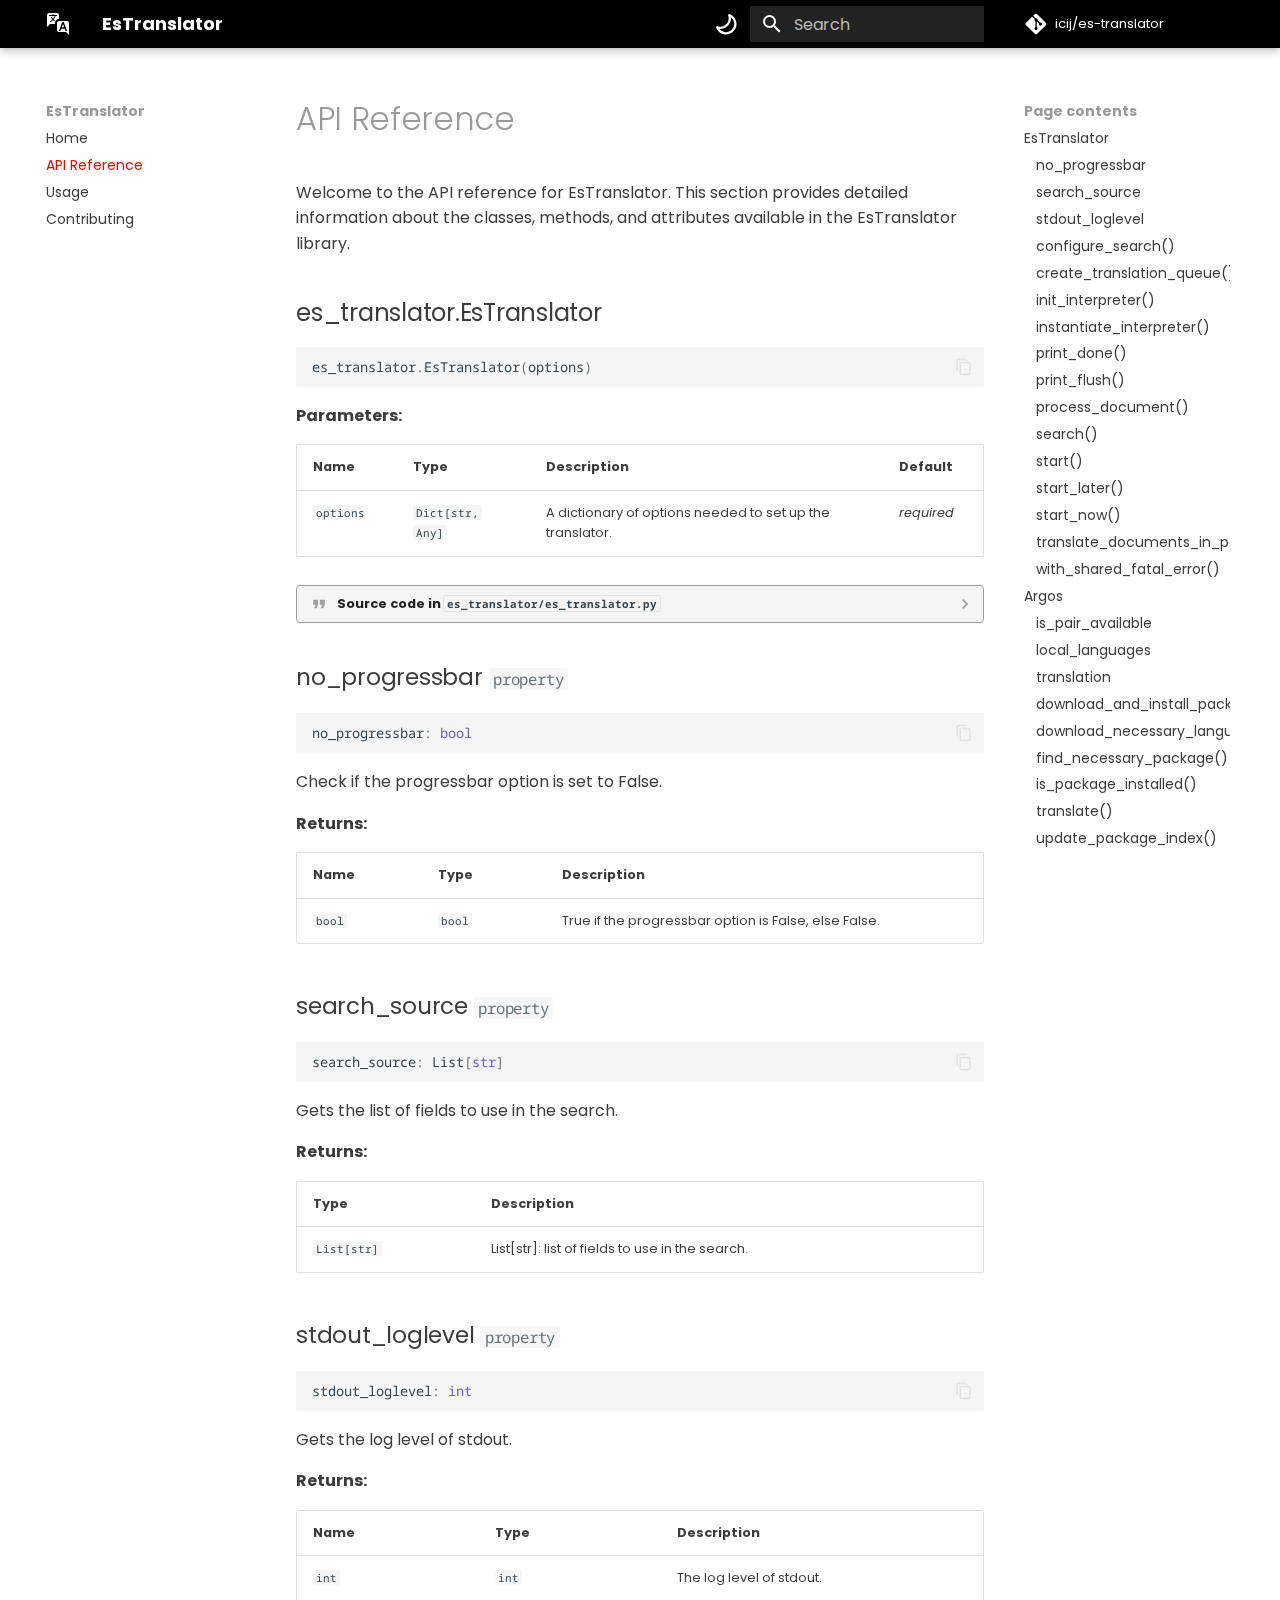
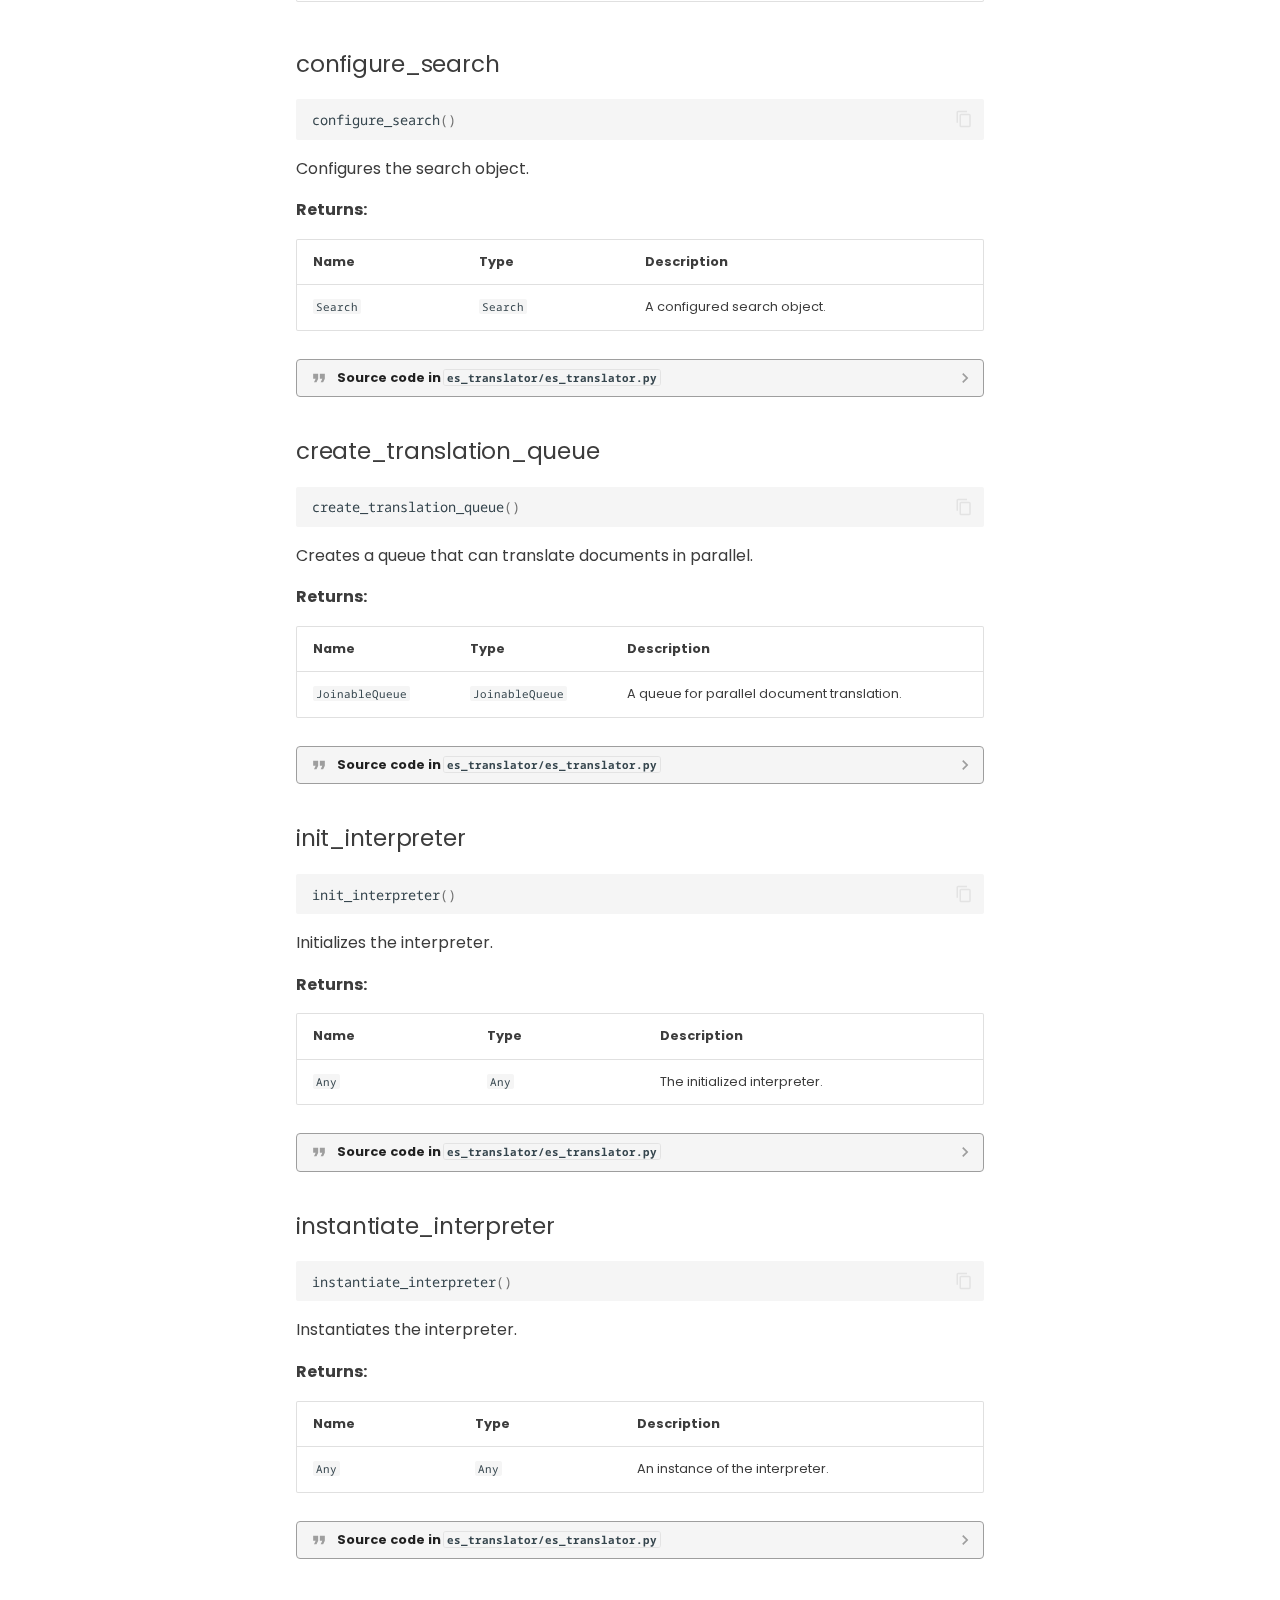
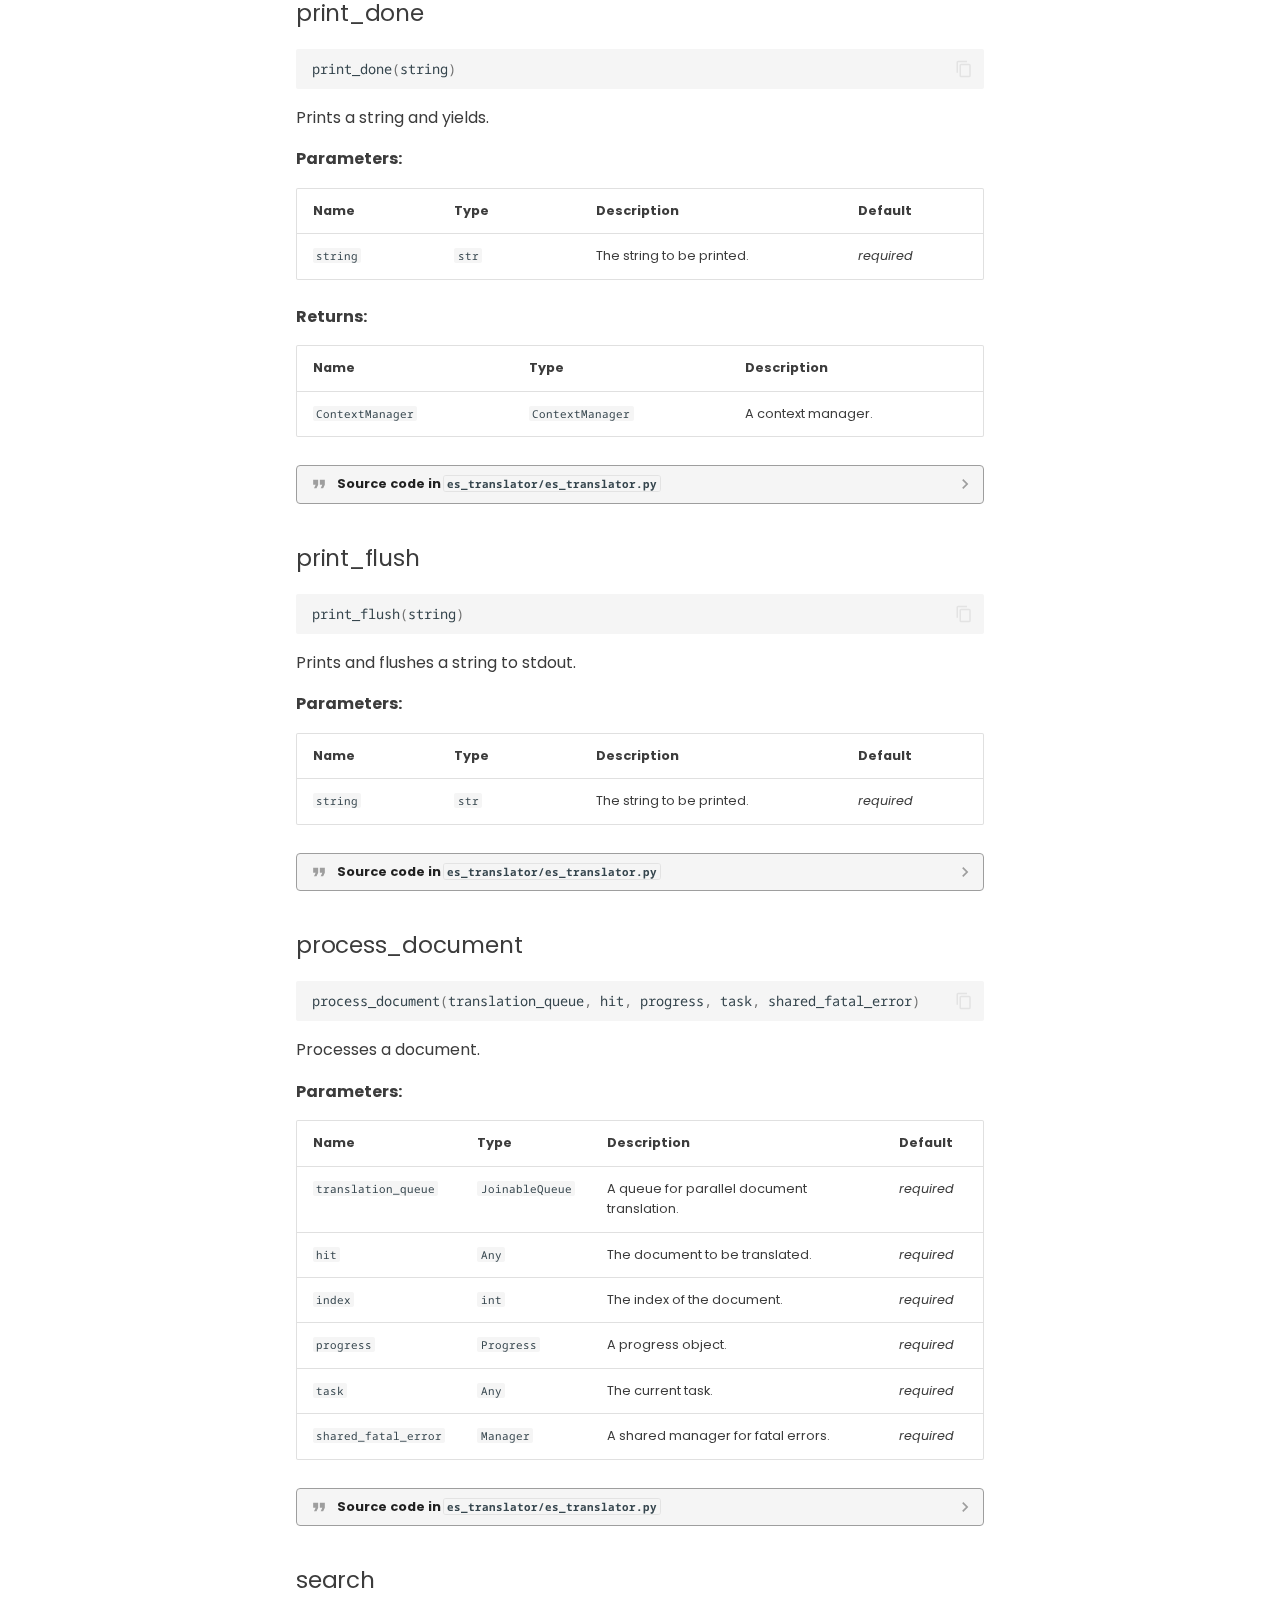
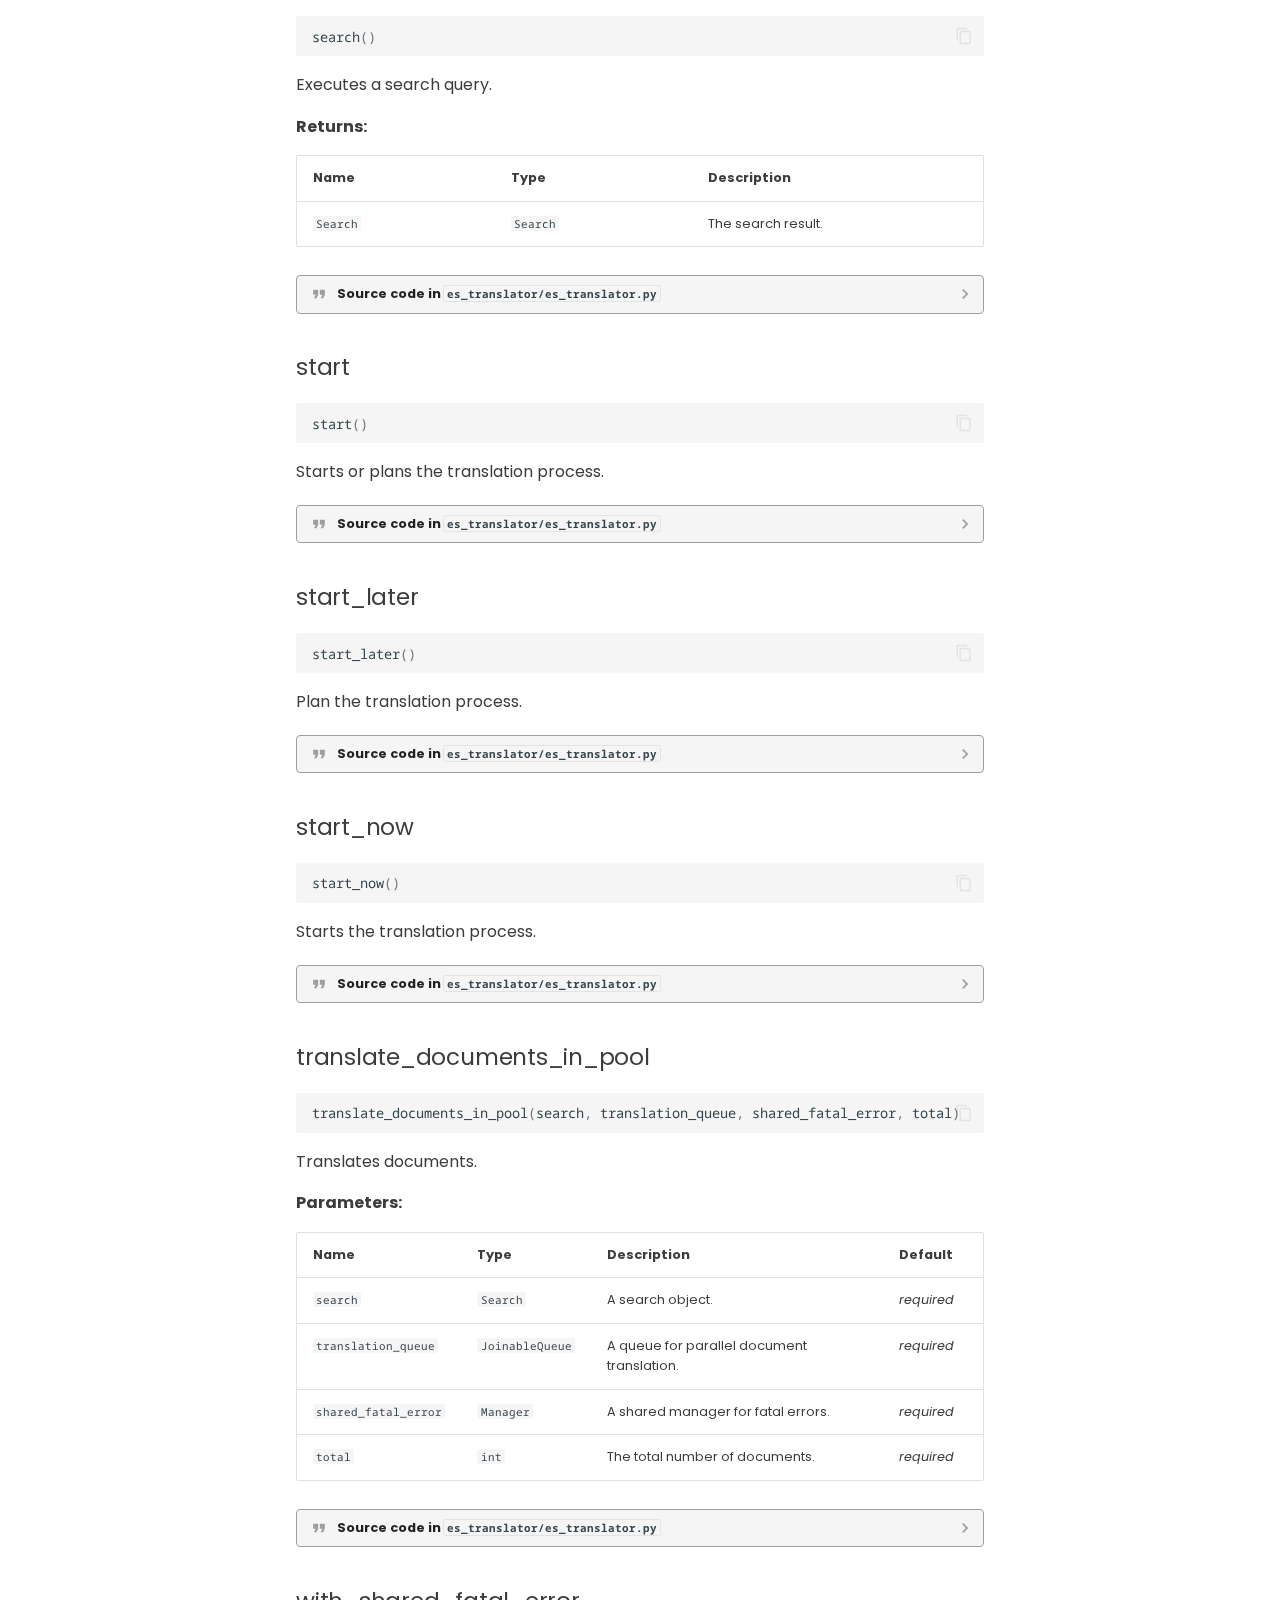
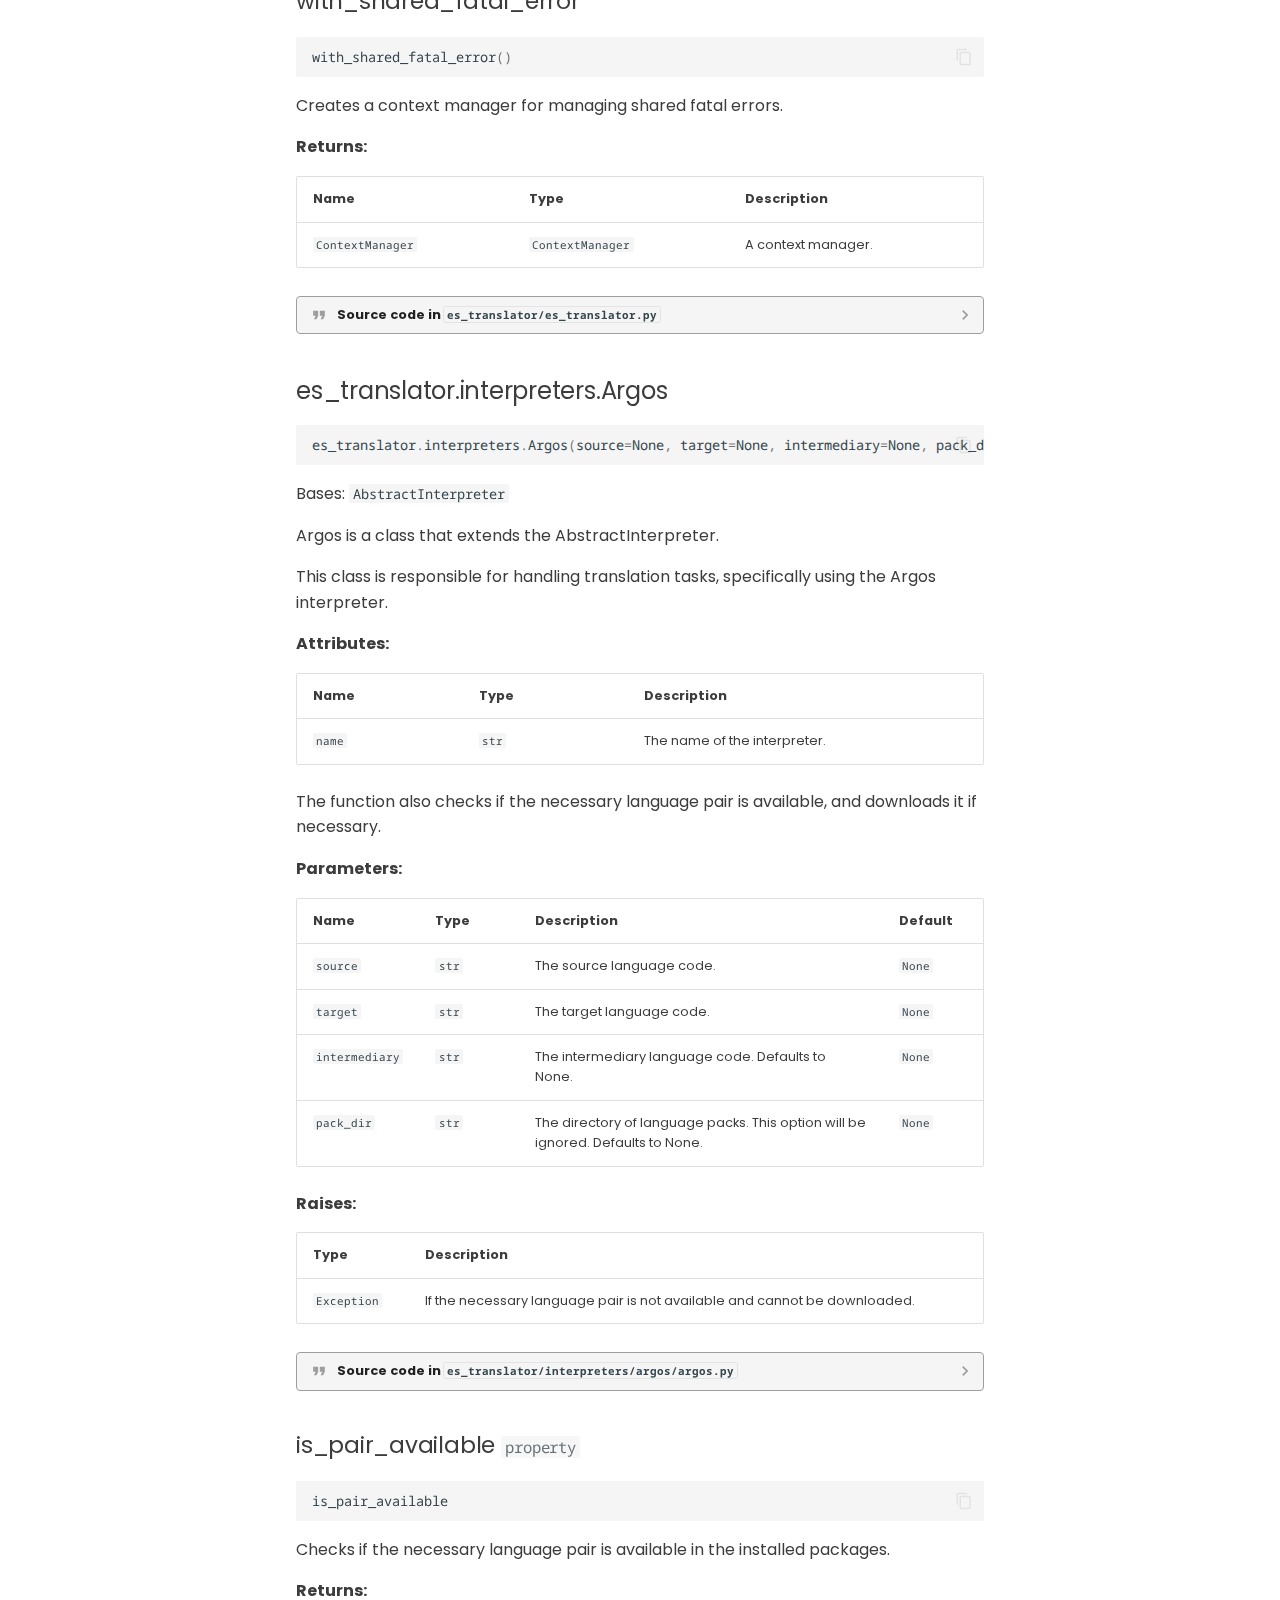
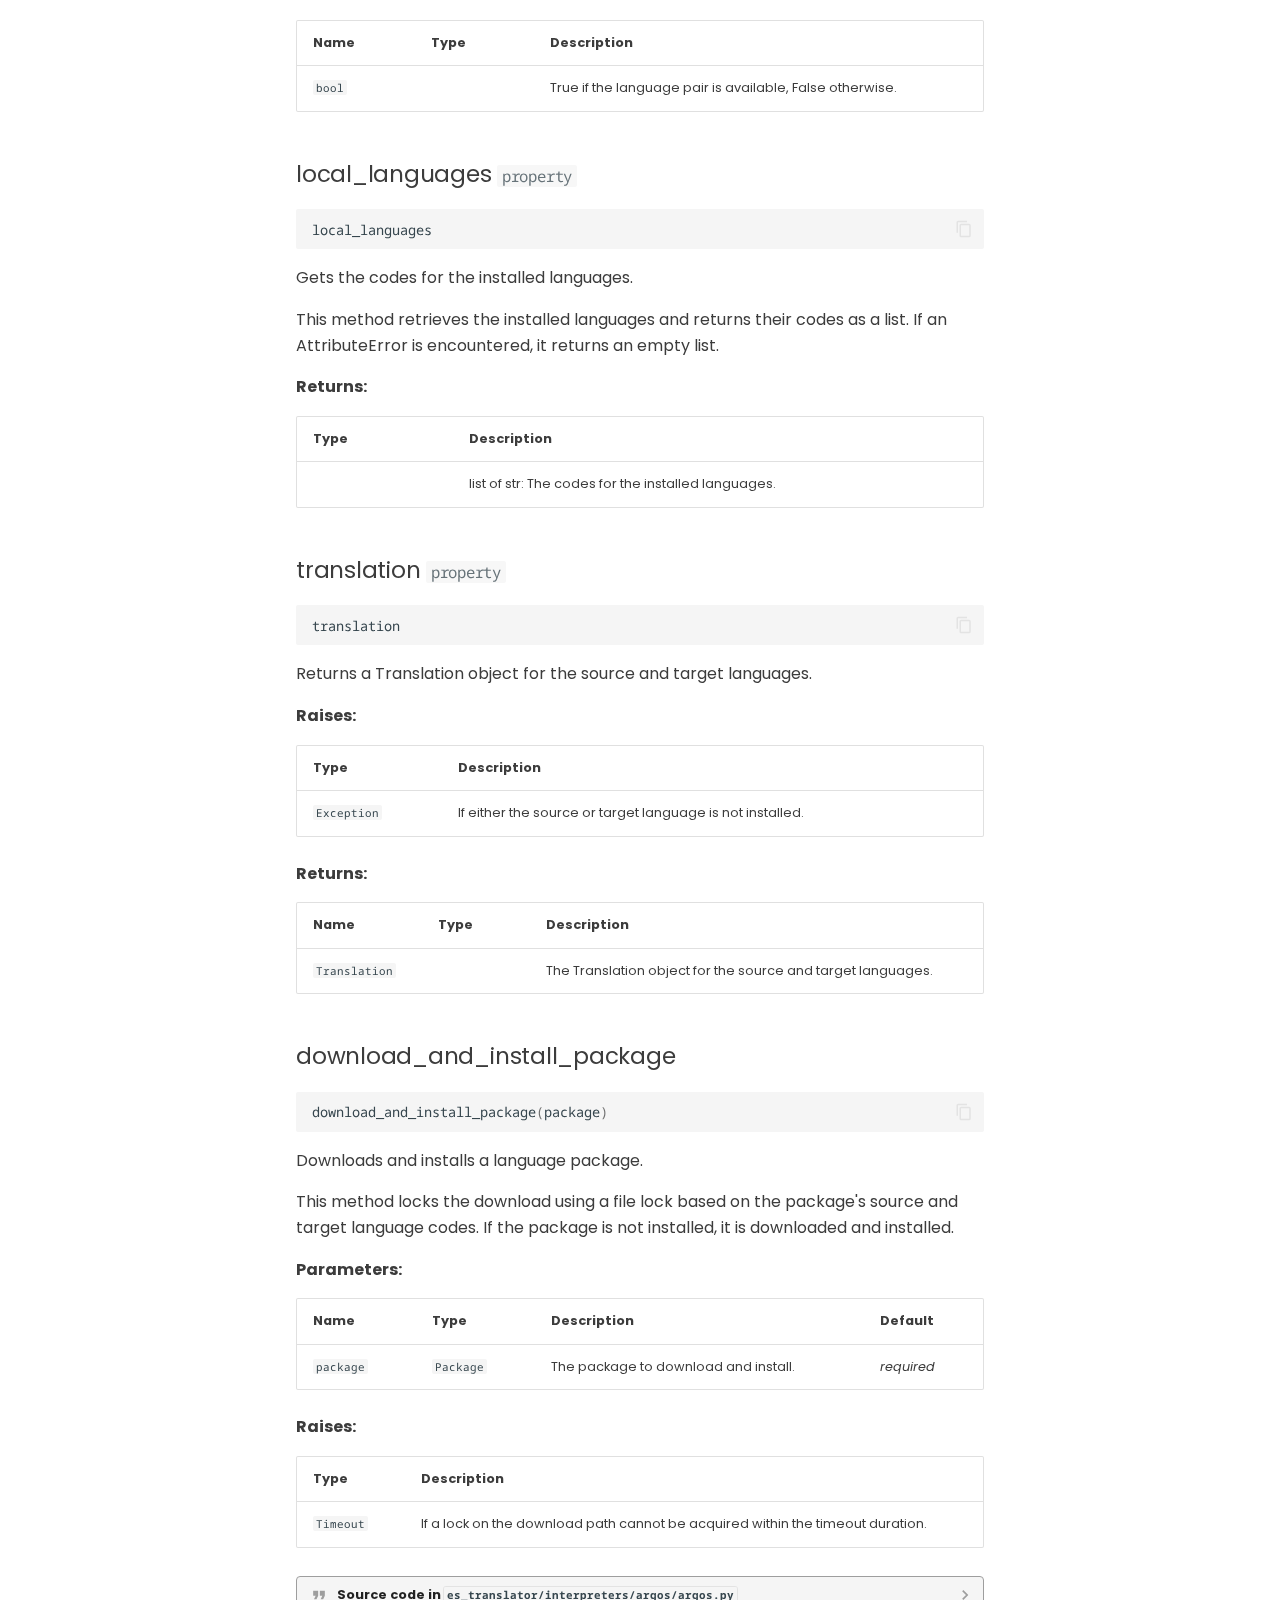
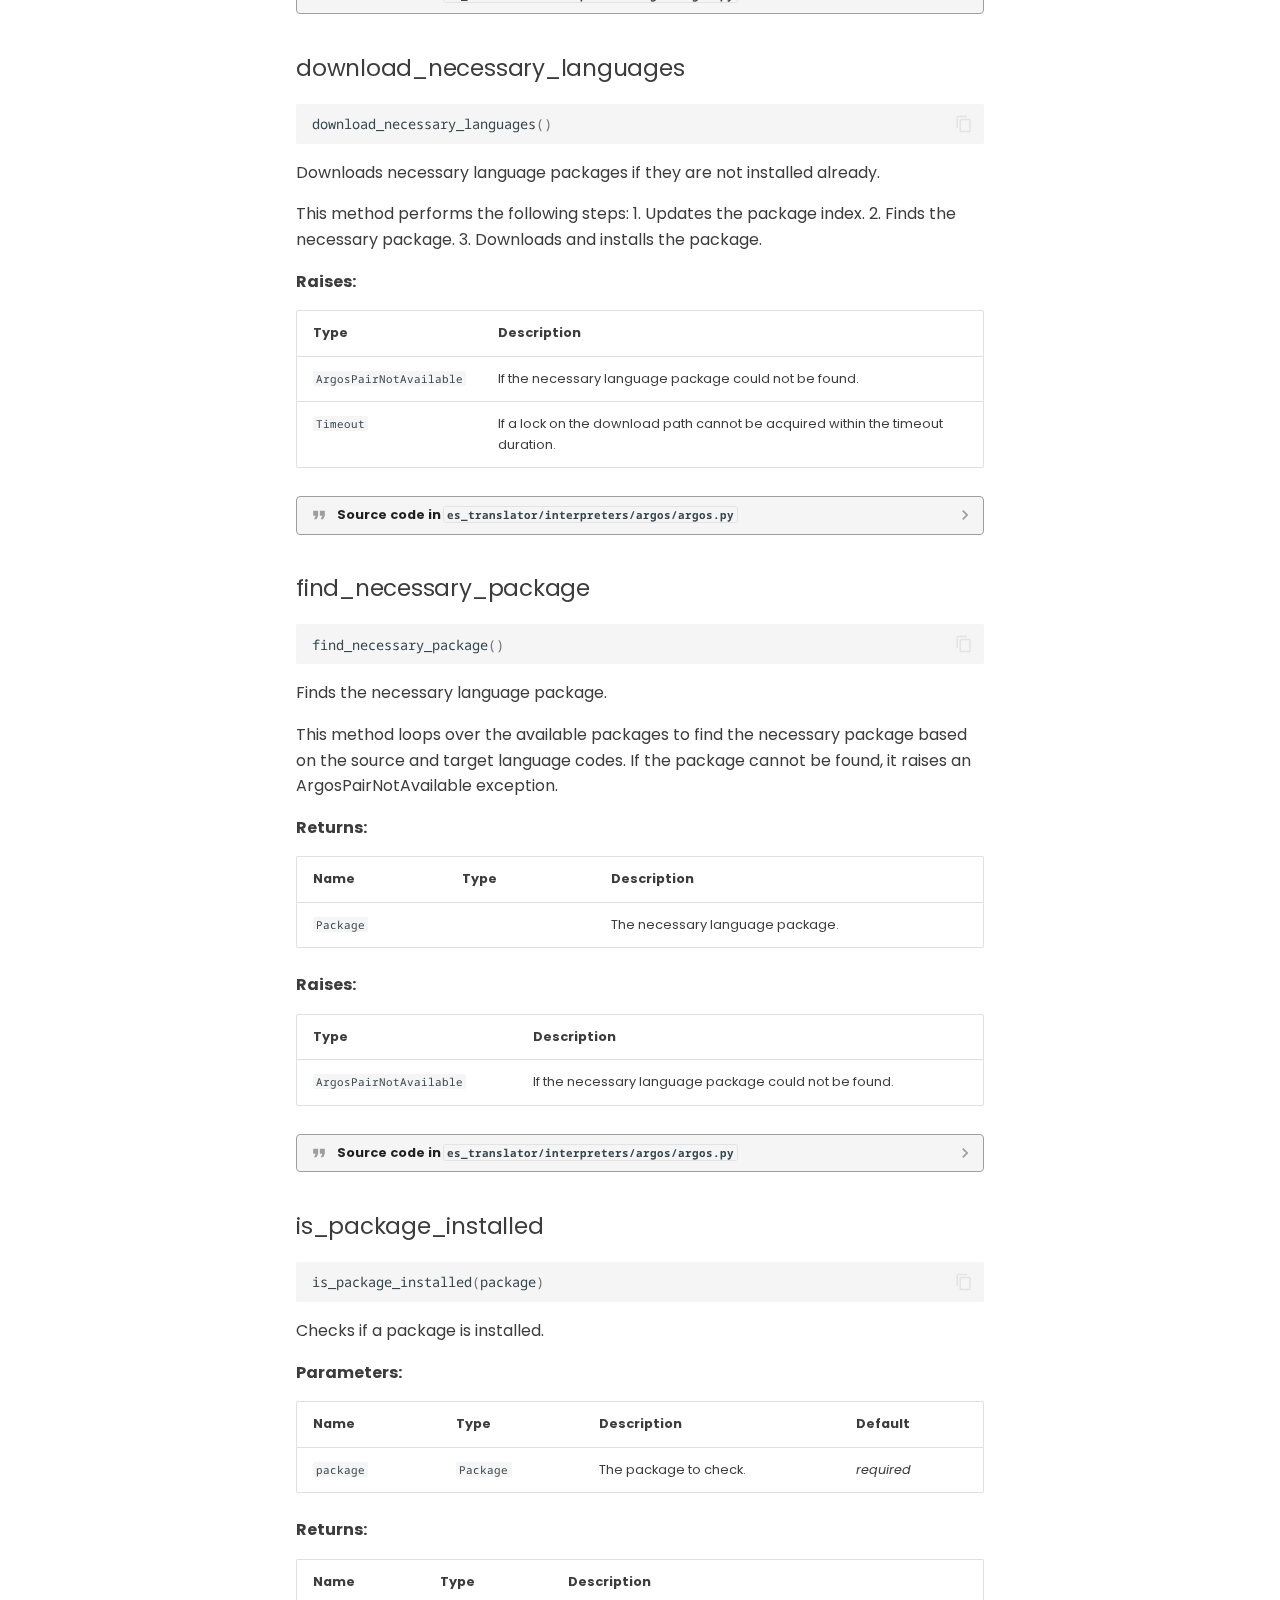
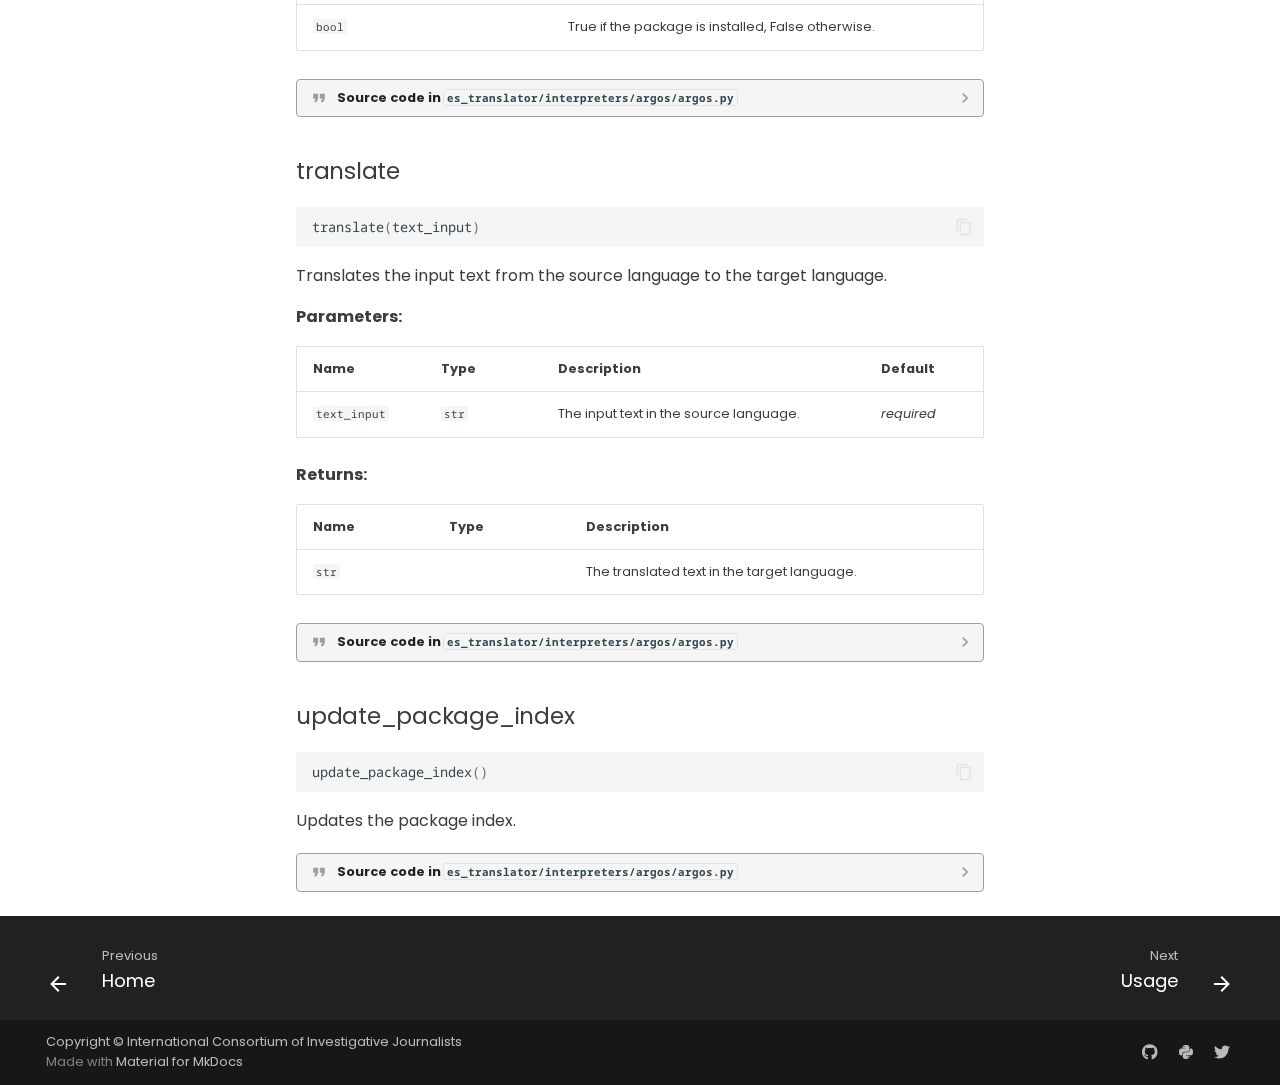
==== commit 096a450c: "Deployed 1210928 with MkDocs version: 1.4.3" ====
--- a/api/index.html
+++ b/api/index.html
@@ -451,7 +451,24 @@
 </code></pre></div> <div class="doc doc-contents "> <p>Checks if the necessary language pair is available in the installed packages.</p> <p><strong>Returns:</strong></p> <table> <thead> <tr> <th>Name</th> <th>Type</th> <th>Description</th> </tr> </thead> <tbody> <tr> <td><code>bool</code></td> <td> </td> <td> <div class=doc-md-description> <p>True if the language pair is available, False otherwise.</p> </div> </td> </tr> </tbody> </table> </div> </div> <div class="doc doc-object doc-attribute"> <h3 id=es_translator.interpreters.argos.argos.Argos.local_languages class="doc doc-heading"> <span class="doc doc-object-name doc-attribute-name">local_languages</span> <span class="doc doc-labels"> <small class="doc doc-label doc-label-property"><code>property</code></small> </span> <a href=#es_translator.interpreters.argos.argos.Argos.local_languages class=headerlink title="Permanent link">&para;</a></h3> <div class=highlight><pre><span></span><code><span class=n>local_languages</span>
 </code></pre></div> <div class="doc doc-contents "> <p>Gets the codes for the installed languages.</p> <p>This method retrieves the installed languages and returns their codes as a list. If an AttributeError is encountered, it returns an empty list.</p> <p><strong>Returns:</strong></p> <table> <thead> <tr> <th>Type</th> <th>Description</th> </tr> </thead> <tbody> <tr> <td> </td> <td> <div class=doc-md-description> <p>list of str: The codes for the installed languages.</p> </div> </td> </tr> </tbody> </table> </div> </div> <div class="doc doc-object doc-attribute"> <h3 id=es_translator.interpreters.argos.argos.Argos.translation class="doc doc-heading"> <span class="doc doc-object-name doc-attribute-name">translation</span> <span class="doc doc-labels"> <small class="doc doc-label doc-label-property"><code>property</code></small> </span> <a href=#es_translator.interpreters.argos.argos.Argos.translation class=headerlink title="Permanent link">&para;</a></h3> <div class=highlight><pre><span></span><code><span class=n>translation</span>
 </code></pre></div> <div class="doc doc-contents "> <p>Returns a Translation object for the source and target languages.</p> <p><strong>Raises:</strong></p> <table> <thead> <tr> <th>Type</th> <th>Description</th> </tr> </thead> <tbody> <tr> <td> <code>Exception</code> </td> <td> <div class=doc-md-description> <p>If either the source or target language is not installed.</p> </div> </td> </tr> </tbody> </table> <p><strong>Returns:</strong></p> <table> <thead> <tr> <th>Name</th> <th>Type</th> <th>Description</th> </tr> </thead> <tbody> <tr> <td><code>Translation</code></td> <td> </td> <td> <div class=doc-md-description> <p>The Translation object for the source and target languages.</p> </div> </td> </tr> </tbody> </table> </div> </div> <div class="doc doc-object doc-function"> <h3 id=es_translator.interpreters.argos.argos.Argos.download_and_install_package class="doc doc-heading"> <span class="doc doc-object-name doc-function-name">download_and_install_package</span> <a href=#es_translator.interpreters.argos.argos.Argos.download_and_install_package class=headerlink title="Permanent link">&para;</a></h3> <div class=highlight><pre><span></span><code><span class=n>download_and_install_package</span><span class=p>(</span><span class=n>package</span><span class=p>)</span>
-</code></pre></div> <div class="doc doc-contents "> <p>Downloads and installs a language package.</p> <p>This method locks the download using a file lock based on the package's source and target language codes. If the package is not installed, it is downloaded and installed.</p> <p><strong>Parameters:</strong></p> <table> <thead> <tr> <th>Name</th> <th>Type</th> <th>Description</th> <th>Default</th> </tr> </thead> <tbody> <tr> <td><code>package</code></td> <td> <code>Package</code> </td> <td> <div class=doc-md-description> <p>The package to download and install.</p> </div> </td> <td> <em>required</em> </td> </tr> </tbody> </table> <p><strong>Raises:</strong></p> <table> <thead> <tr> <th>Type</th> <th>Description</th> </tr> </thead> <tbody> <tr> <td> <code><span title="filelock.Timeout">Timeout</span></code> </td> <td> <div class=doc-md-description> <p>If a lock on the download path cannot be acquired within the timeout duration.</p> </div> </td> </tr> </tbody> </table> <details class=quote> <summary>Source code in <code>es_translator/interpreters/argos/argos.py</code></summary> <div class=highlight><table class=highlighttable><tr><td class=linenos><div class=linenodiv><pre><span></span><span class=normal>155</span>
+</code></pre></div> <div class="doc doc-contents "> <p>Downloads and installs a language package.</p> <p>This method locks the download using a file lock based on the package's source and target language codes. If the package is not installed, it is downloaded and installed.</p> <p><strong>Parameters:</strong></p> <table> <thead> <tr> <th>Name</th> <th>Type</th> <th>Description</th> <th>Default</th> </tr> </thead> <tbody> <tr> <td><code>package</code></td> <td> <code>Package</code> </td> <td> <div class=doc-md-description> <p>The package to download and install.</p> </div> </td> <td> <em>required</em> </td> </tr> </tbody> </table> <p><strong>Raises:</strong></p> <table> <thead> <tr> <th>Type</th> <th>Description</th> </tr> </thead> <tbody> <tr> <td> <code><span title="filelock.Timeout">Timeout</span></code> </td> <td> <div class=doc-md-description> <p>If a lock on the download path cannot be acquired within the timeout duration.</p> </div> </td> </tr> </tbody> </table> <details class=quote> <summary>Source code in <code>es_translator/interpreters/argos/argos.py</code></summary> <div class=highlight><table class=highlighttable><tr><td class=linenos><div class=linenodiv><pre><span></span><span class=normal>138</span>
+<span class=normal>139</span>
+<span class=normal>140</span>
+<span class=normal>141</span>
+<span class=normal>142</span>
+<span class=normal>143</span>
+<span class=normal>144</span>
+<span class=normal>145</span>
+<span class=normal>146</span>
+<span class=normal>147</span>
+<span class=normal>148</span>
+<span class=normal>149</span>
+<span class=normal>150</span>
+<span class=normal>151</span>
+<span class=normal>152</span>
+<span class=normal>153</span>
+<span class=normal>154</span>
+<span class=normal>155</span>
 <span class=normal>156</span>
 <span class=normal>157</span>
 <span class=normal>158</span>
@@ -459,9 +476,34 @@
 <span class=normal>160</span>
 <span class=normal>161</span>
 <span class=normal>162</span>
-<span class=normal>163</span>
-<span class=normal>164</span>
-<span class=normal>165</span>
+<span class=normal>163</span></pre></div></td><td class=code><div><pre><span></span><code><span class=k>def</span> <span class=nf>download_and_install_package</span><span class=p>(</span><span class=bp>self</span><span class=p>,</span> <span class=n>package</span><span class=p>):</span>
+<span class=w>    </span><span class=sd>&quot;&quot;&quot;</span>
+<span class=sd>    Downloads and installs a language package.</span>
+
+<span class=sd>    This method locks the download using a file lock based on the package&#39;s source and target language codes.</span>
+<span class=sd>    If the package is not installed, it is downloaded and installed.</span>
+
+<span class=sd>    Args:</span>
+<span class=sd>        package (Package): The package to download and install.</span>
+
+<span class=sd>    Raises:</span>
+<span class=sd>        Timeout: If a lock on the download path cannot be acquired within the timeout duration.</span>
+<span class=sd>    &quot;&quot;&quot;</span>
+    <span class=k>try</span><span class=p>:</span>
+        <span class=n>temp_dir</span> <span class=o>=</span> <span class=n>Path</span><span class=p>(</span><span class=n>tempfile</span><span class=o>.</span><span class=n>gettempdir</span><span class=p>())</span>
+        <span class=n>lock_path</span> <span class=o>=</span> <span class=n>temp_dir</span> <span class=o>/</span> <span class=sa>f</span><span class=s1>&#39;</span><span class=si>{</span><span class=n>package</span><span class=o>.</span><span class=n>from_code</span><span class=si>}</span><span class=s1>_</span><span class=si>{</span><span class=n>package</span><span class=o>.</span><span class=n>to_code</span><span class=si>}</span><span class=s1>.lock&#39;</span>
+
+        <span class=k>with</span> <span class=n>FileLock</span><span class=p>(</span><span class=n>lock_path</span><span class=p>,</span> <span class=n>timeout</span><span class=o>=</span><span class=mi>600</span><span class=p>)</span><span class=o>.</span><span class=n>acquire</span><span class=p>(</span><span class=n>timeout</span><span class=o>=</span><span class=mi>600</span><span class=p>):</span>
+            <span class=k>if</span> <span class=bp>self</span><span class=o>.</span><span class=n>is_package_installed</span><span class=p>(</span><span class=n>package</span><span class=p>):</span>
+                <span class=k>return</span>
+            <span class=n>download_path</span> <span class=o>=</span> <span class=n>package</span><span class=o>.</span><span class=n>download</span><span class=p>()</span>
+            <span class=n>logger</span><span class=o>.</span><span class=n>info</span><span class=p>(</span><span class=s1>&#39;Installing Argos package </span><span class=si>%s</span><span class=s1>&#39;</span><span class=p>,</span> <span class=n>package</span><span class=p>)</span>
+            <span class=k>return</span> <span class=n>argospackage</span><span class=o>.</span><span class=n>install_from_path</span><span class=p>(</span><span class=n>download_path</span><span class=p>)</span>
+    <span class=k>except</span> <span class=n>Timeout</span> <span class=k>as</span> <span class=n>exc</span><span class=p>:</span>
+        <span class=k>raise</span> <span class=n>ArgosPackageDownloadLockTimeout</span><span class=p>(</span>
+            <span class=sa>f</span><span class=s1>&#39;Another instance of the program is downloading the package </span><span class=si>{</span><span class=n>package</span><span class=si>}</span><span class=s1>. Please try again later.&#39;</span><span class=p>)</span> <span class=kn>from</span> <span class=nn>exc</span>
+</code></pre></div></td></tr></table></div> </details> </div> </div> <div class="doc doc-object doc-function"> <h3 id=es_translator.interpreters.argos.argos.Argos.download_necessary_languages class="doc doc-heading"> <span class="doc doc-object-name doc-function-name">download_necessary_languages</span> <a href=#es_translator.interpreters.argos.argos.Argos.download_necessary_languages class=headerlink title="Permanent link">&para;</a></h3> <div class=highlight><pre><span></span><code><span class=n>download_necessary_languages</span><span class=p>()</span>
+</code></pre></div> <div class="doc doc-contents "> <p>Downloads necessary language packages if they are not installed already.</p> <p>This method performs the following steps: 1. Updates the package index. 2. Finds the necessary package. 3. Downloads and installs the package.</p> <p><strong>Raises:</strong></p> <table> <thead> <tr> <th>Type</th> <th>Description</th> </tr> </thead> <tbody> <tr> <td> <code><span title="es_translator.interpreters.argos.argos.ArgosPairNotAvailable">ArgosPairNotAvailable</span></code> </td> <td> <div class=doc-md-description> <p>If the necessary language package could not be found.</p> </div> </td> </tr> <tr> <td> <code><span title="filelock.Timeout">Timeout</span></code> </td> <td> <div class=doc-md-description> <p>If a lock on the download path cannot be acquired within the timeout duration.</p> </div> </td> </tr> </tbody> </table> <details class=quote> <summary>Source code in <code>es_translator/interpreters/argos/argos.py</code></summary> <div class=highlight><table class=highlighttable><tr><td class=linenos><div class=linenodiv><pre><span></span><span class=normal>165</span>
 <span class=normal>166</span>
 <span class=normal>167</span>
 <span class=normal>168</span>
@@ -476,49 +518,7 @@
 <span class=normal>177</span>
 <span class=normal>178</span>
 <span class=normal>179</span>
-<span class=normal>180</span></pre></div></td><td class=code><div><pre><span></span><code><span class=k>def</span> <span class=nf>download_and_install_package</span><span class=p>(</span><span class=bp>self</span><span class=p>,</span> <span class=n>package</span><span class=p>):</span>
-<span class=w>    </span><span class=sd>&quot;&quot;&quot;</span>
-<span class=sd>    Downloads and installs a language package.</span>
-
-<span class=sd>    This method locks the download using a file lock based on the package&#39;s source and target language codes.</span>
-<span class=sd>    If the package is not installed, it is downloaded and installed.</span>
-
-<span class=sd>    Args:</span>
-<span class=sd>        package (Package): The package to download and install.</span>
-
-<span class=sd>    Raises:</span>
-<span class=sd>        Timeout: If a lock on the download path cannot be acquired within the timeout duration.</span>
-<span class=sd>    &quot;&quot;&quot;</span>
-    <span class=k>try</span><span class=p>:</span>
-        <span class=n>temp_dir</span> <span class=o>=</span> <span class=n>Path</span><span class=p>(</span><span class=n>tempfile</span><span class=o>.</span><span class=n>gettempdir</span><span class=p>())</span>
-        <span class=n>lock_path</span> <span class=o>=</span> <span class=n>temp_dir</span> <span class=o>/</span> <span class=sa>f</span><span class=s1>&#39;</span><span class=si>{</span><span class=n>package</span><span class=o>.</span><span class=n>from_code</span><span class=si>}</span><span class=s1>_</span><span class=si>{</span><span class=n>package</span><span class=o>.</span><span class=n>to_code</span><span class=si>}</span><span class=s1>.lock&#39;</span>
-
-        <span class=k>with</span> <span class=n>FileLock</span><span class=p>(</span><span class=n>lock_path</span><span class=p>,</span> <span class=n>timeout</span><span class=o>=</span><span class=mi>600</span><span class=p>)</span><span class=o>.</span><span class=n>acquire</span><span class=p>(</span><span class=n>timeout</span><span class=o>=</span><span class=mi>600</span><span class=p>):</span>
-            <span class=k>if</span> <span class=bp>self</span><span class=o>.</span><span class=n>is_package_installed</span><span class=p>(</span><span class=n>package</span><span class=p>):</span>
-                <span class=k>return</span>
-            <span class=n>download_path</span> <span class=o>=</span> <span class=n>package</span><span class=o>.</span><span class=n>download</span><span class=p>()</span>
-            <span class=n>logger</span><span class=o>.</span><span class=n>info</span><span class=p>(</span><span class=sa>f</span><span class=s1>&#39;Installing Argos package </span><span class=si>{</span><span class=n>package</span><span class=si>}</span><span class=s1>&#39;</span><span class=p>)</span>
-            <span class=k>return</span> <span class=n>argospackage</span><span class=o>.</span><span class=n>install_from_path</span><span class=p>(</span><span class=n>download_path</span><span class=p>)</span>
-    <span class=k>except</span> <span class=n>Timeout</span><span class=p>:</span>
-        <span class=k>raise</span> <span class=n>ArgosPackageDownloadLockTimeout</span><span class=p>(</span>
-            <span class=sa>f</span><span class=s1>&#39;Another instance of the program is downloading the package </span><span class=si>{</span><span class=n>package</span><span class=si>}</span><span class=s1>. Please try again later.&#39;</span><span class=p>)</span>
-</code></pre></div></td></tr></table></div> </details> </div> </div> <div class="doc doc-object doc-function"> <h3 id=es_translator.interpreters.argos.argos.Argos.download_necessary_languages class="doc doc-heading"> <span class="doc doc-object-name doc-function-name">download_necessary_languages</span> <a href=#es_translator.interpreters.argos.argos.Argos.download_necessary_languages class=headerlink title="Permanent link">&para;</a></h3> <div class=highlight><pre><span></span><code><span class=n>download_necessary_languages</span><span class=p>()</span>
-</code></pre></div> <div class="doc doc-contents "> <p>Downloads necessary language packages if they are not installed already.</p> <p>This method performs the following steps: 1. Updates the package index. 2. Finds the necessary package. 3. Downloads and installs the package.</p> <p><strong>Raises:</strong></p> <table> <thead> <tr> <th>Type</th> <th>Description</th> </tr> </thead> <tbody> <tr> <td> <code><span title="es_translator.interpreters.argos.argos.ArgosPairNotAvailable">ArgosPairNotAvailable</span></code> </td> <td> <div class=doc-md-description> <p>If the necessary language package could not be found.</p> </div> </td> </tr> <tr> <td> <code><span title="filelock.Timeout">Timeout</span></code> </td> <td> <div class=doc-md-description> <p>If a lock on the download path cannot be acquired within the timeout duration.</p> </div> </td> </tr> </tbody> </table> <details class=quote> <summary>Source code in <code>es_translator/interpreters/argos/argos.py</code></summary> <div class=highlight><table class=highlighttable><tr><td class=linenos><div class=linenodiv><pre><span></span><span class=normal>182</span>
-<span class=normal>183</span>
-<span class=normal>184</span>
-<span class=normal>185</span>
-<span class=normal>186</span>
-<span class=normal>187</span>
-<span class=normal>188</span>
-<span class=normal>189</span>
-<span class=normal>190</span>
-<span class=normal>191</span>
-<span class=normal>192</span>
-<span class=normal>193</span>
-<span class=normal>194</span>
-<span class=normal>195</span>
-<span class=normal>196</span>
-<span class=normal>197</span></pre></div></td><td class=code><div><pre><span></span><code><span class=k>def</span> <span class=nf>download_necessary_languages</span><span class=p>(</span><span class=bp>self</span><span class=p>):</span>
+<span class=normal>180</span></pre></div></td><td class=code><div><pre><span></span><code><span class=k>def</span> <span class=nf>download_necessary_languages</span><span class=p>(</span><span class=bp>self</span><span class=p>):</span>
 <span class=w>    </span><span class=sd>&quot;&quot;&quot;</span>
 <span class=sd>    Downloads necessary language packages if they are not installed already.</span>
 
@@ -535,8 +535,41 @@
     <span class=n>necessary_package</span> <span class=o>=</span> <span class=bp>self</span><span class=o>.</span><span class=n>find_necessary_package</span><span class=p>()</span>
     <span class=bp>self</span><span class=o>.</span><span class=n>download_and_install_package</span><span class=p>(</span><span class=n>necessary_package</span><span class=p>)</span>
 </code></pre></div></td></tr></table></div> </details> </div> </div> <div class="doc doc-object doc-function"> <h3 id=es_translator.interpreters.argos.argos.Argos.find_necessary_package class="doc doc-heading"> <span class="doc doc-object-name doc-function-name">find_necessary_package</span> <a href=#es_translator.interpreters.argos.argos.Argos.find_necessary_package class=headerlink title="Permanent link">&para;</a></h3> <div class=highlight><pre><span></span><code><span class=n>find_necessary_package</span><span class=p>()</span>
-</code></pre></div> <div class="doc doc-contents "> <p>Finds the necessary language package.</p> <p>This method loops over the available packages to find the necessary package based on the source and target language codes. If the package cannot be found, it raises an ArgosPairNotAvailable exception.</p> <p><strong>Returns:</strong></p> <table> <thead> <tr> <th>Name</th> <th>Type</th> <th>Description</th> </tr> </thead> <tbody> <tr> <td><code>Package</code></td> <td> </td> <td> <div class=doc-md-description> <p>The necessary language package.</p> </div> </td> </tr> </tbody> </table> <p><strong>Raises:</strong></p> <table> <thead> <tr> <th>Type</th> <th>Description</th> </tr> </thead> <tbody> <tr> <td> <code><span title="es_translator.interpreters.argos.argos.ArgosPairNotAvailable">ArgosPairNotAvailable</span></code> </td> <td> <div class=doc-md-description> <p>If the necessary language package could not be found.</p> </div> </td> </tr> </tbody> </table> <details class=quote> <summary>Source code in <code>es_translator/interpreters/argos/argos.py</code></summary> <div class=highlight><table class=highlighttable><tr><td class=linenos><div class=linenodiv><pre><span></span><span class=normal>125</span>
-<span class=normal>126</span>
+</code></pre></div> <div class="doc doc-contents "> <p>Finds the necessary language package.</p> <p>This method loops over the available packages to find the necessary package based on the source and target language codes. If the package cannot be found, it raises an ArgosPairNotAvailable exception.</p> <p><strong>Returns:</strong></p> <table> <thead> <tr> <th>Name</th> <th>Type</th> <th>Description</th> </tr> </thead> <tbody> <tr> <td><code>Package</code></td> <td> </td> <td> <div class=doc-md-description> <p>The necessary language package.</p> </div> </td> </tr> </tbody> </table> <p><strong>Raises:</strong></p> <table> <thead> <tr> <th>Type</th> <th>Description</th> </tr> </thead> <tbody> <tr> <td> <code><span title="es_translator.interpreters.argos.argos.ArgosPairNotAvailable">ArgosPairNotAvailable</span></code> </td> <td> <div class=doc-md-description> <p>If the necessary language package could not be found.</p> </div> </td> </tr> </tbody> </table> <details class=quote> <summary>Source code in <code>es_translator/interpreters/argos/argos.py</code></summary> <div class=highlight><table class=highlighttable><tr><td class=linenos><div class=linenodiv><pre><span></span><span class=normal>108</span>
+<span class=normal>109</span>
+<span class=normal>110</span>
+<span class=normal>111</span>
+<span class=normal>112</span>
+<span class=normal>113</span>
+<span class=normal>114</span>
+<span class=normal>115</span>
+<span class=normal>116</span>
+<span class=normal>117</span>
+<span class=normal>118</span>
+<span class=normal>119</span>
+<span class=normal>120</span>
+<span class=normal>121</span>
+<span class=normal>122</span>
+<span class=normal>123</span>
+<span class=normal>124</span></pre></div></td><td class=code><div><pre><span></span><code><span class=k>def</span> <span class=nf>find_necessary_package</span><span class=p>(</span><span class=bp>self</span><span class=p>):</span>
+<span class=w>    </span><span class=sd>&quot;&quot;&quot;</span>
+<span class=sd>    Finds the necessary language package.</span>
+
+<span class=sd>    This method loops over the available packages to find the necessary package based on the source and target language codes.</span>
+<span class=sd>    If the package cannot be found, it raises an ArgosPairNotAvailable exception.</span>
+
+<span class=sd>    Returns:</span>
+<span class=sd>        Package: The necessary language package.</span>
+
+<span class=sd>    Raises:</span>
+<span class=sd>        ArgosPairNotAvailable: If the necessary language package could not be found.</span>
+<span class=sd>    &quot;&quot;&quot;</span>
+    <span class=k>for</span> <span class=n>package</span> <span class=ow>in</span> <span class=n>argospackage</span><span class=o>.</span><span class=n>get_available_packages</span><span class=p>():</span>
+        <span class=k>if</span> <span class=n>package</span><span class=o>.</span><span class=n>from_code</span> <span class=o>==</span> <span class=bp>self</span><span class=o>.</span><span class=n>source_alpha_2</span> <span class=ow>and</span> <span class=n>package</span><span class=o>.</span><span class=n>to_code</span> <span class=o>==</span> <span class=bp>self</span><span class=o>.</span><span class=n>target_alpha_2</span><span class=p>:</span>
+            <span class=k>return</span> <span class=n>package</span>
+    <span class=k>raise</span> <span class=n>ArgosPairNotAvailable</span>
+</code></pre></div></td></tr></table></div> </details> </div> </div> <div class="doc doc-object doc-function"> <h3 id=es_translator.interpreters.argos.argos.Argos.is_package_installed class="doc doc-heading"> <span class="doc doc-object-name doc-function-name">is_package_installed</span> <a href=#es_translator.interpreters.argos.argos.Argos.is_package_installed class=headerlink title="Permanent link">&para;</a></h3> <div class=highlight><pre><span></span><code><span class=n>is_package_installed</span><span class=p>(</span><span class=n>package</span><span class=p>)</span>
+</code></pre></div> <div class="doc doc-contents "> <p>Checks if a package is installed.</p> <p><strong>Parameters:</strong></p> <table> <thead> <tr> <th>Name</th> <th>Type</th> <th>Description</th> <th>Default</th> </tr> </thead> <tbody> <tr> <td><code>package</code></td> <td> <code>Package</code> </td> <td> <div class=doc-md-description> <p>The package to check.</p> </div> </td> <td> <em>required</em> </td> </tr> </tbody> </table> <p><strong>Returns:</strong></p> <table> <thead> <tr> <th>Name</th> <th>Type</th> <th>Description</th> </tr> </thead> <tbody> <tr> <td><code>bool</code></td> <td> </td> <td> <div class=doc-md-description> <p>True if the package is installed, False otherwise.</p> </div> </td> </tr> </tbody> </table> <details class=quote> <summary>Source code in <code>es_translator/interpreters/argos/argos.py</code></summary> <div class=highlight><table class=highlighttable><tr><td class=linenos><div class=linenodiv><pre><span></span><span class=normal>126</span>
 <span class=normal>127</span>
 <span class=normal>128</span>
 <span class=normal>129</span>
@@ -546,40 +579,7 @@
 <span class=normal>133</span>
 <span class=normal>134</span>
 <span class=normal>135</span>
-<span class=normal>136</span>
-<span class=normal>137</span>
-<span class=normal>138</span>
-<span class=normal>139</span>
-<span class=normal>140</span>
-<span class=normal>141</span></pre></div></td><td class=code><div><pre><span></span><code><span class=k>def</span> <span class=nf>find_necessary_package</span><span class=p>(</span><span class=bp>self</span><span class=p>):</span>
-<span class=w>    </span><span class=sd>&quot;&quot;&quot;</span>
-<span class=sd>    Finds the necessary language package.</span>
-
-<span class=sd>    This method loops over the available packages to find the necessary package based on the source and target language codes.</span>
-<span class=sd>    If the package cannot be found, it raises an ArgosPairNotAvailable exception.</span>
-
-<span class=sd>    Returns:</span>
-<span class=sd>        Package: The necessary language package.</span>
-
-<span class=sd>    Raises:</span>
-<span class=sd>        ArgosPairNotAvailable: If the necessary language package could not be found.</span>
-<span class=sd>    &quot;&quot;&quot;</span>
-    <span class=k>for</span> <span class=n>package</span> <span class=ow>in</span> <span class=n>argospackage</span><span class=o>.</span><span class=n>get_available_packages</span><span class=p>():</span>
-        <span class=k>if</span> <span class=n>package</span><span class=o>.</span><span class=n>from_code</span> <span class=o>==</span> <span class=bp>self</span><span class=o>.</span><span class=n>source_alpha_2</span> <span class=ow>and</span> <span class=n>package</span><span class=o>.</span><span class=n>to_code</span> <span class=o>==</span> <span class=bp>self</span><span class=o>.</span><span class=n>target_alpha_2</span><span class=p>:</span>
-            <span class=k>return</span> <span class=n>package</span>
-    <span class=k>raise</span> <span class=n>ArgosPairNotAvailable</span>
-</code></pre></div></td></tr></table></div> </details> </div> </div> <div class="doc doc-object doc-function"> <h3 id=es_translator.interpreters.argos.argos.Argos.is_package_installed class="doc doc-heading"> <span class="doc doc-object-name doc-function-name">is_package_installed</span> <a href=#es_translator.interpreters.argos.argos.Argos.is_package_installed class=headerlink title="Permanent link">&para;</a></h3> <div class=highlight><pre><span></span><code><span class=n>is_package_installed</span><span class=p>(</span><span class=n>package</span><span class=p>)</span>
-</code></pre></div> <div class="doc doc-contents "> <p>Checks if a package is installed.</p> <p><strong>Parameters:</strong></p> <table> <thead> <tr> <th>Name</th> <th>Type</th> <th>Description</th> <th>Default</th> </tr> </thead> <tbody> <tr> <td><code>package</code></td> <td> <code>Package</code> </td> <td> <div class=doc-md-description> <p>The package to check.</p> </div> </td> <td> <em>required</em> </td> </tr> </tbody> </table> <p><strong>Returns:</strong></p> <table> <thead> <tr> <th>Name</th> <th>Type</th> <th>Description</th> </tr> </thead> <tbody> <tr> <td><code>bool</code></td> <td> </td> <td> <div class=doc-md-description> <p>True if the package is installed, False otherwise.</p> </div> </td> </tr> </tbody> </table> <details class=quote> <summary>Source code in <code>es_translator/interpreters/argos/argos.py</code></summary> <div class=highlight><table class=highlighttable><tr><td class=linenos><div class=linenodiv><pre><span></span><span class=normal>143</span>
-<span class=normal>144</span>
-<span class=normal>145</span>
-<span class=normal>146</span>
-<span class=normal>147</span>
-<span class=normal>148</span>
-<span class=normal>149</span>
-<span class=normal>150</span>
-<span class=normal>151</span>
-<span class=normal>152</span>
-<span class=normal>153</span></pre></div></td><td class=code><div><pre><span></span><code><span class=k>def</span> <span class=nf>is_package_installed</span><span class=p>(</span><span class=bp>self</span><span class=p>,</span> <span class=n>package</span><span class=p>):</span>
+<span class=normal>136</span></pre></div></td><td class=code><div><pre><span></span><code><span class=k>def</span> <span class=nf>is_package_installed</span><span class=p>(</span><span class=bp>self</span><span class=p>,</span> <span class=n>package</span><span class=p>):</span>
 <span class=w>    </span><span class=sd>&quot;&quot;&quot;</span>
 <span class=sd>    Checks if a package is installed.</span>
 
@@ -590,34 +590,34 @@
 <span class=sd>        bool: True if the package is installed, False otherwise.</span>
 <span class=sd>    &quot;&quot;&quot;</span>
     <span class=k>return</span> <span class=n>package</span> <span class=ow>in</span> <span class=n>argospackage</span><span class=o>.</span><span class=n>get_installed_packages</span><span class=p>()</span>
-</code></pre></div></td></tr></table></div> </details> </div> </div> <div class="doc doc-object doc-function"> <h3 id=es_translator.interpreters.argos.argos.Argos.translate class="doc doc-heading"> <span class="doc doc-object-name doc-function-name">translate</span> <a href=#es_translator.interpreters.argos.argos.Argos.translate class=headerlink title="Permanent link">&para;</a></h3> <div class=highlight><pre><span></span><code><span class=n>translate</span><span class=p>(</span><span class=nb>input</span><span class=p>)</span>
-</code></pre></div> <div class="doc doc-contents "> <p>Translates the input text from the source language to the target language.</p> <p><strong>Parameters:</strong></p> <table> <thead> <tr> <th>Name</th> <th>Type</th> <th>Description</th> <th>Default</th> </tr> </thead> <tbody> <tr> <td><code>input</code></td> <td> <code>str</code> </td> <td> <div class=doc-md-description> <p>The input text in the source language.</p> </div> </td> <td> <em>required</em> </td> </tr> </tbody> </table> <p><strong>Returns:</strong></p> <table> <thead> <tr> <th>Name</th> <th>Type</th> <th>Description</th> </tr> </thead> <tbody> <tr> <td><code>str</code></td> <td> </td> <td> <div class=doc-md-description> <p>The translated text in the target language.</p> </div> </td> </tr> </tbody> </table> <details class=quote> <summary>Source code in <code>es_translator/interpreters/argos/argos.py</code></summary> <div class=highlight><table class=highlighttable><tr><td class=linenos><div class=linenodiv><pre><span></span><span class=normal>221</span>
-<span class=normal>222</span>
-<span class=normal>223</span>
-<span class=normal>224</span>
-<span class=normal>225</span>
-<span class=normal>226</span>
-<span class=normal>227</span>
-<span class=normal>228</span>
-<span class=normal>229</span>
-<span class=normal>230</span>
-<span class=normal>231</span></pre></div></td><td class=code><div><pre><span></span><code><span class=k>def</span> <span class=nf>translate</span><span class=p>(</span><span class=bp>self</span><span class=p>,</span> <span class=nb>input</span><span class=p>):</span>
+</code></pre></div></td></tr></table></div> </details> </div> </div> <div class="doc doc-object doc-function"> <h3 id=es_translator.interpreters.argos.argos.Argos.translate class="doc doc-heading"> <span class="doc doc-object-name doc-function-name">translate</span> <a href=#es_translator.interpreters.argos.argos.Argos.translate class=headerlink title="Permanent link">&para;</a></h3> <div class=highlight><pre><span></span><code><span class=n>translate</span><span class=p>(</span><span class=n>text_input</span><span class=p>)</span>
+</code></pre></div> <div class="doc doc-contents "> <p>Translates the input text from the source language to the target language.</p> <p><strong>Parameters:</strong></p> <table> <thead> <tr> <th>Name</th> <th>Type</th> <th>Description</th> <th>Default</th> </tr> </thead> <tbody> <tr> <td><code>text_input</code></td> <td> <code>str</code> </td> <td> <div class=doc-md-description> <p>The input text in the source language.</p> </div> </td> <td> <em>required</em> </td> </tr> </tbody> </table> <p><strong>Returns:</strong></p> <table> <thead> <tr> <th>Name</th> <th>Type</th> <th>Description</th> </tr> </thead> <tbody> <tr> <td><code>str</code></td> <td> </td> <td> <div class=doc-md-description> <p>The translated text in the target language.</p> </div> </td> </tr> </tbody> </table> <details class=quote> <summary>Source code in <code>es_translator/interpreters/argos/argos.py</code></summary> <div class=highlight><table class=highlighttable><tr><td class=linenos><div class=linenodiv><pre><span></span><span class=normal>204</span>
+<span class=normal>205</span>
+<span class=normal>206</span>
+<span class=normal>207</span>
+<span class=normal>208</span>
+<span class=normal>209</span>
+<span class=normal>210</span>
+<span class=normal>211</span>
+<span class=normal>212</span>
+<span class=normal>213</span>
+<span class=normal>214</span></pre></div></td><td class=code><div><pre><span></span><code><span class=k>def</span> <span class=nf>translate</span><span class=p>(</span><span class=bp>self</span><span class=p>,</span> <span class=n>text_input</span><span class=p>):</span>
 <span class=w>    </span><span class=sd>&quot;&quot;&quot;</span>
 <span class=sd>    Translates the input text from the source language to the target language.</span>
 
 <span class=sd>    Args:</span>
-<span class=sd>        input (str): The input text in the source language.</span>
+<span class=sd>        text_input (str): The input text in the source language.</span>
 
 <span class=sd>    Returns:</span>
 <span class=sd>        str: The translated text in the target language.</span>
 <span class=sd>    &quot;&quot;&quot;</span>
-    <span class=k>return</span> <span class=bp>self</span><span class=o>.</span><span class=n>translation</span><span class=o>.</span><span class=n>translate</span><span class=p>(</span><span class=nb>input</span><span class=p>)</span>
+    <span class=k>return</span> <span class=bp>self</span><span class=o>.</span><span class=n>translation</span><span class=o>.</span><span class=n>translate</span><span class=p>(</span><span class=n>text_input</span><span class=p>)</span>
 </code></pre></div></td></tr></table></div> </details> </div> </div> <div class="doc doc-object doc-function"> <h3 id=es_translator.interpreters.argos.argos.Argos.update_package_index class="doc doc-heading"> <span class="doc doc-object-name doc-function-name">update_package_index</span> <a href=#es_translator.interpreters.argos.argos.Argos.update_package_index class=headerlink title="Permanent link">&para;</a></h3> <div class=highlight><pre><span></span><code><span class=n>update_package_index</span><span class=p>()</span>
-</code></pre></div> <div class="doc doc-contents "> <p>Updates the package index.</p> <details class=quote> <summary>Source code in <code>es_translator/interpreters/argos/argos.py</code></summary> <div class=highlight><table class=highlighttable><tr><td class=linenos><div class=linenodiv><pre><span></span><span class=normal>119</span>
-<span class=normal>120</span>
-<span class=normal>121</span>
-<span class=normal>122</span>
-<span class=normal>123</span></pre></div></td><td class=code><div><pre><span></span><code><span class=k>def</span> <span class=nf>update_package_index</span><span class=p>(</span><span class=bp>self</span><span class=p>):</span>
+</code></pre></div> <div class="doc doc-contents "> <p>Updates the package index.</p> <details class=quote> <summary>Source code in <code>es_translator/interpreters/argos/argos.py</code></summary> <div class=highlight><table class=highlighttable><tr><td class=linenos><div class=linenodiv><pre><span></span><span class=normal>102</span>
+<span class=normal>103</span>
+<span class=normal>104</span>
+<span class=normal>105</span>
+<span class=normal>106</span></pre></div></td><td class=code><div><pre><span></span><code><span class=k>def</span> <span class=nf>update_package_index</span><span class=p>(</span><span class=bp>self</span><span class=p>):</span>
 <span class=w>    </span><span class=sd>&quot;&quot;&quot;</span>
 <span class=sd>    Updates the package index.</span>
 <span class=sd>    &quot;&quot;&quot;</span>
